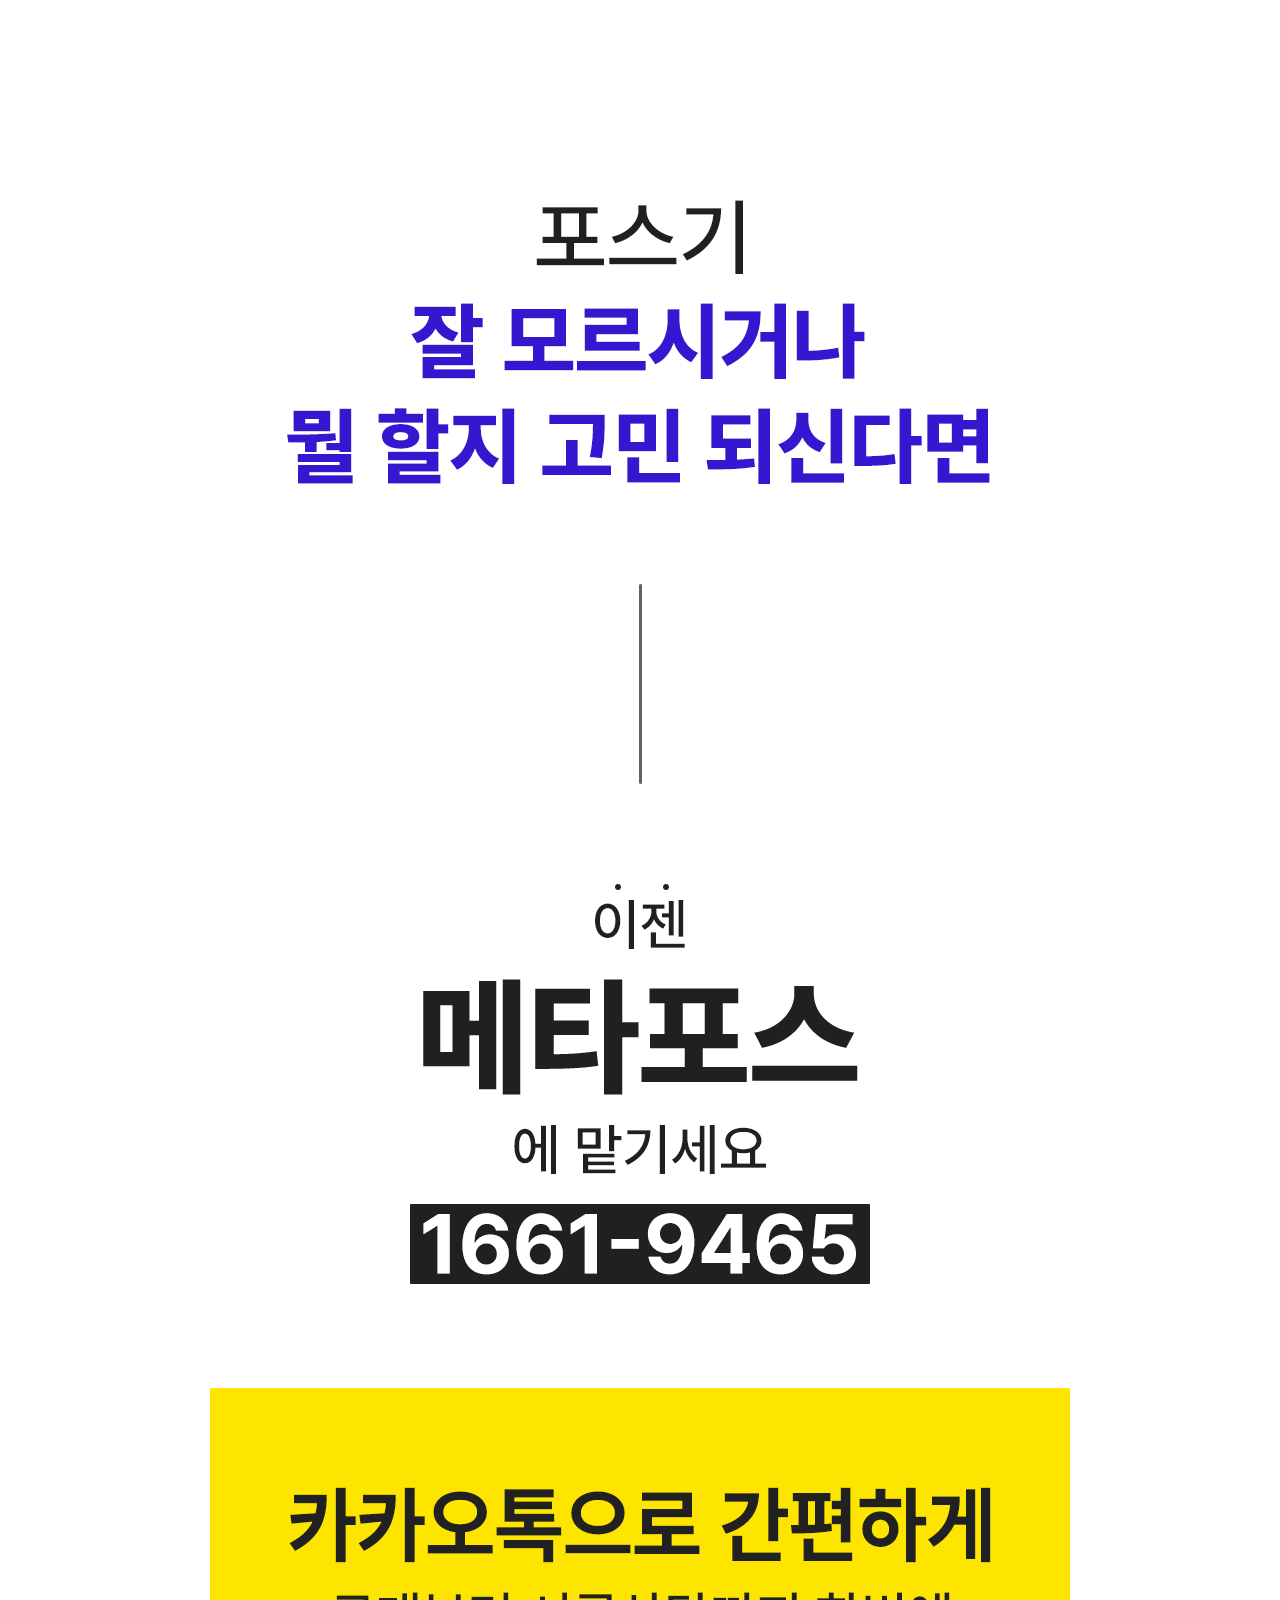
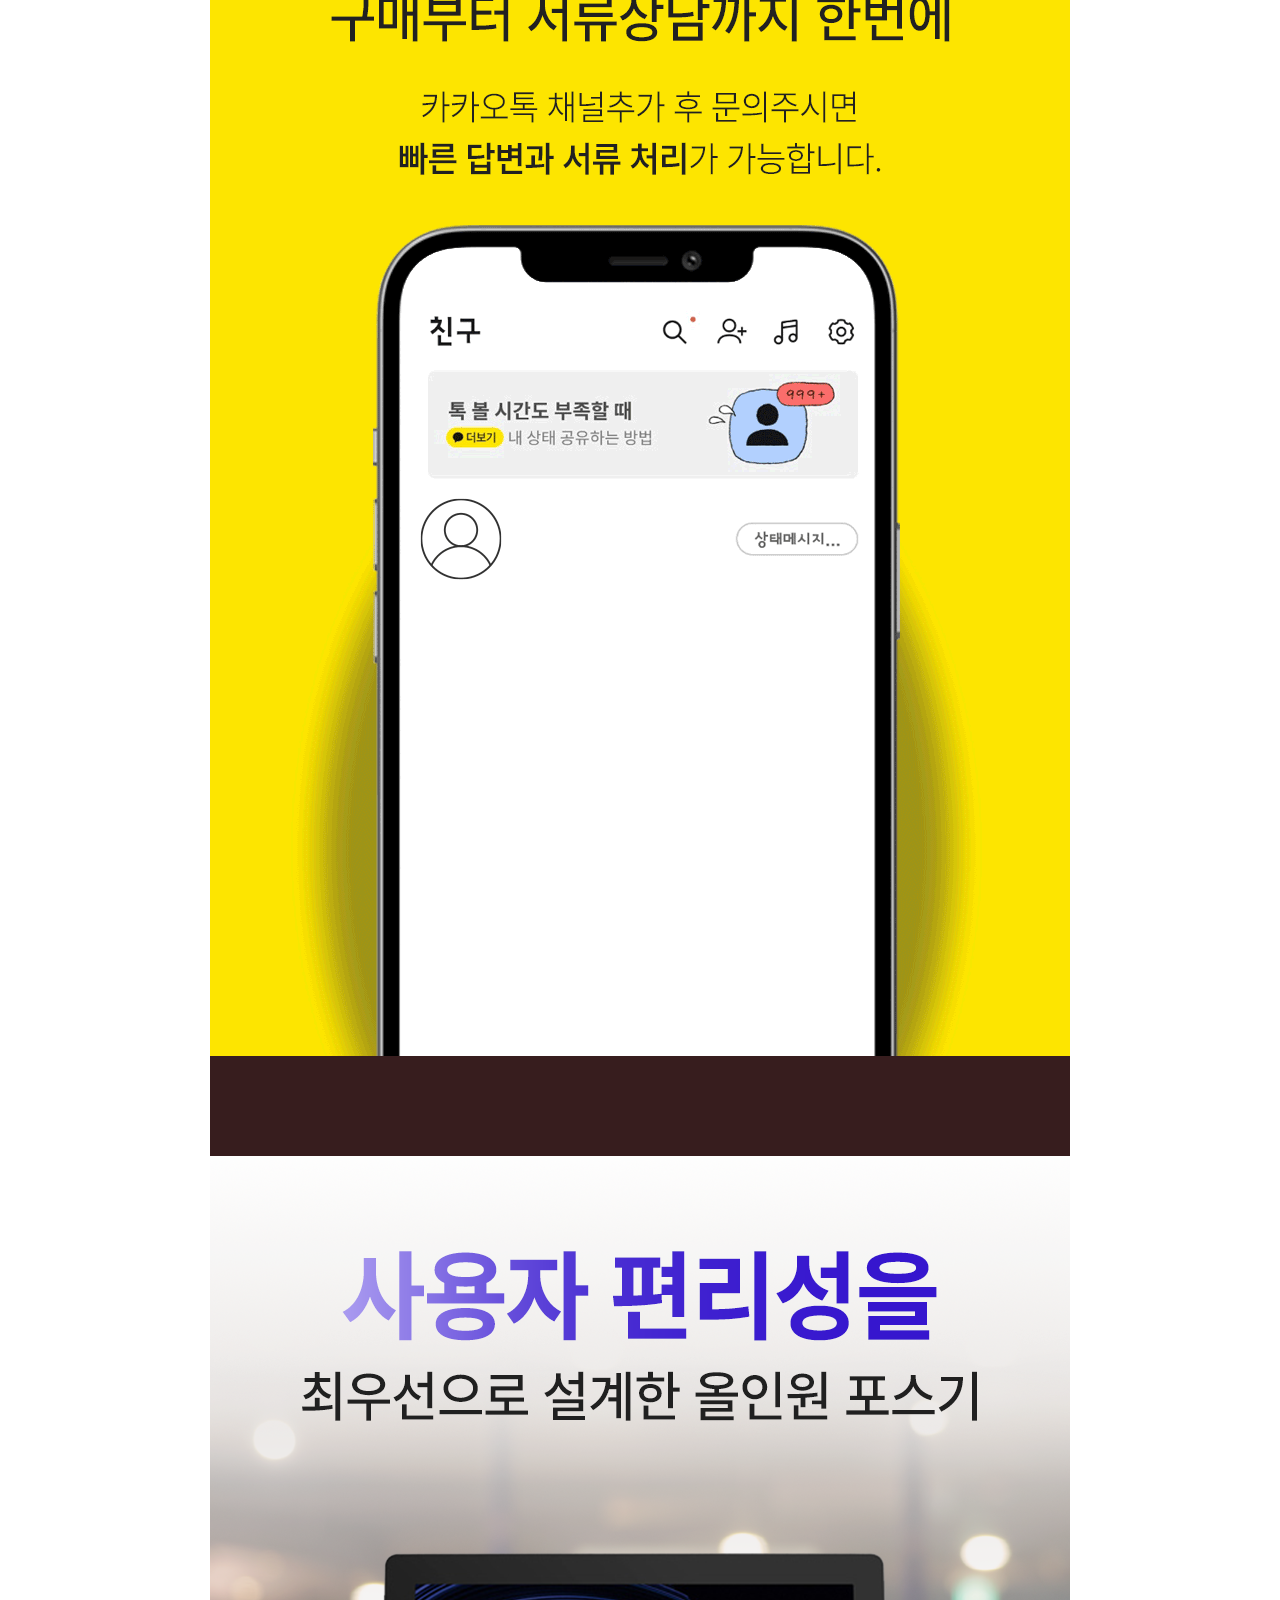
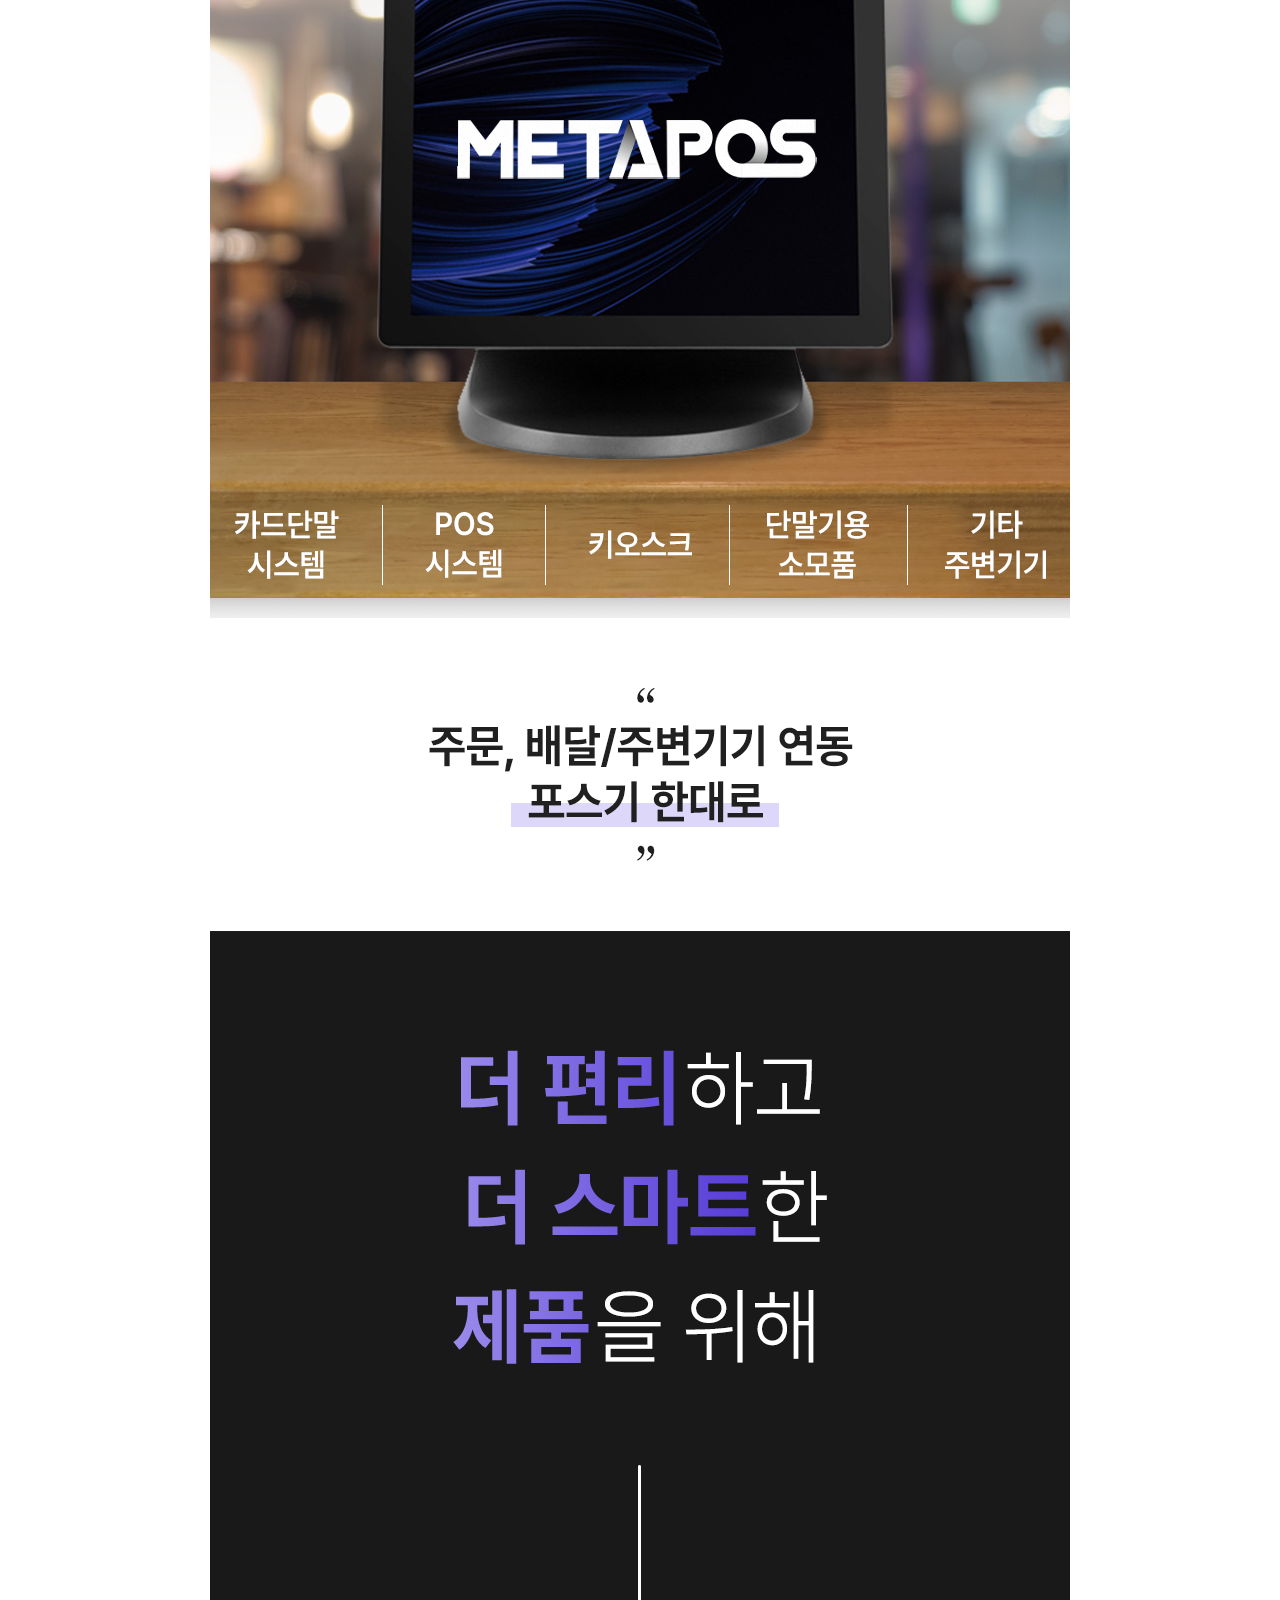
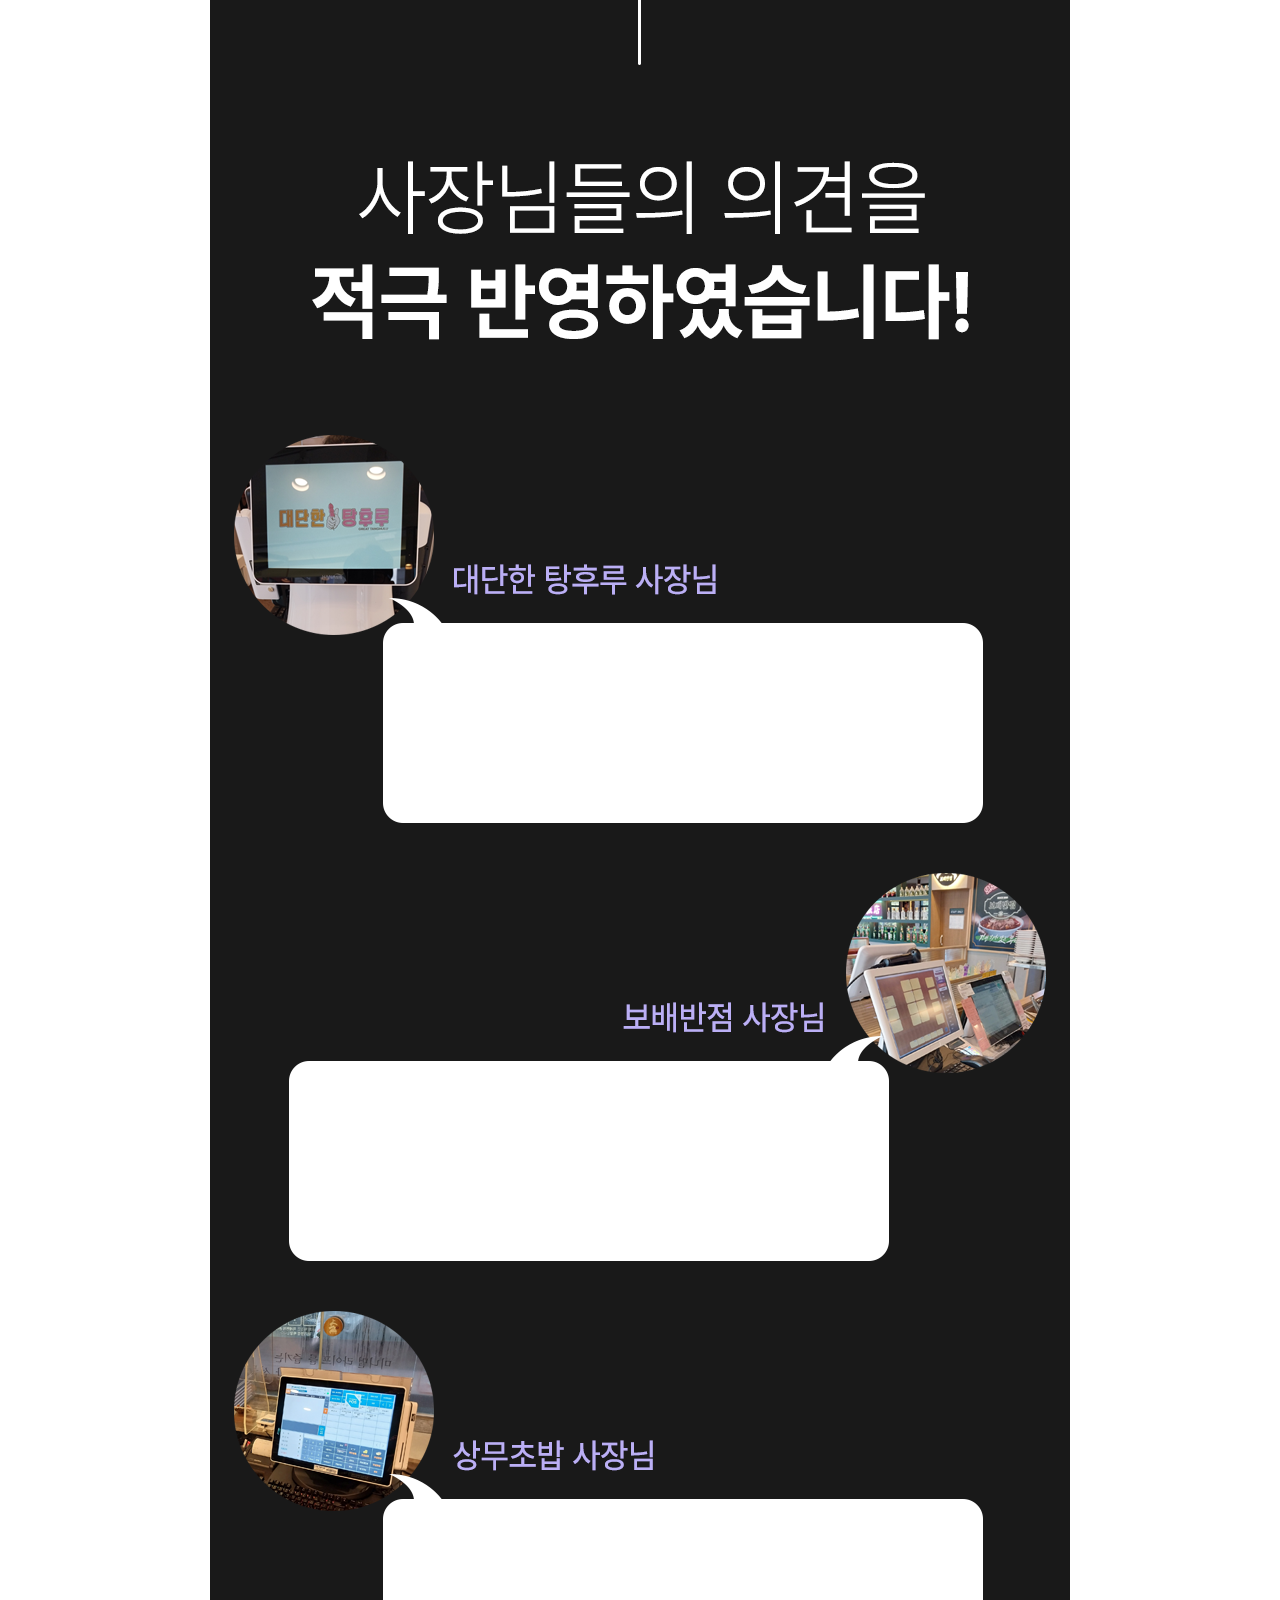
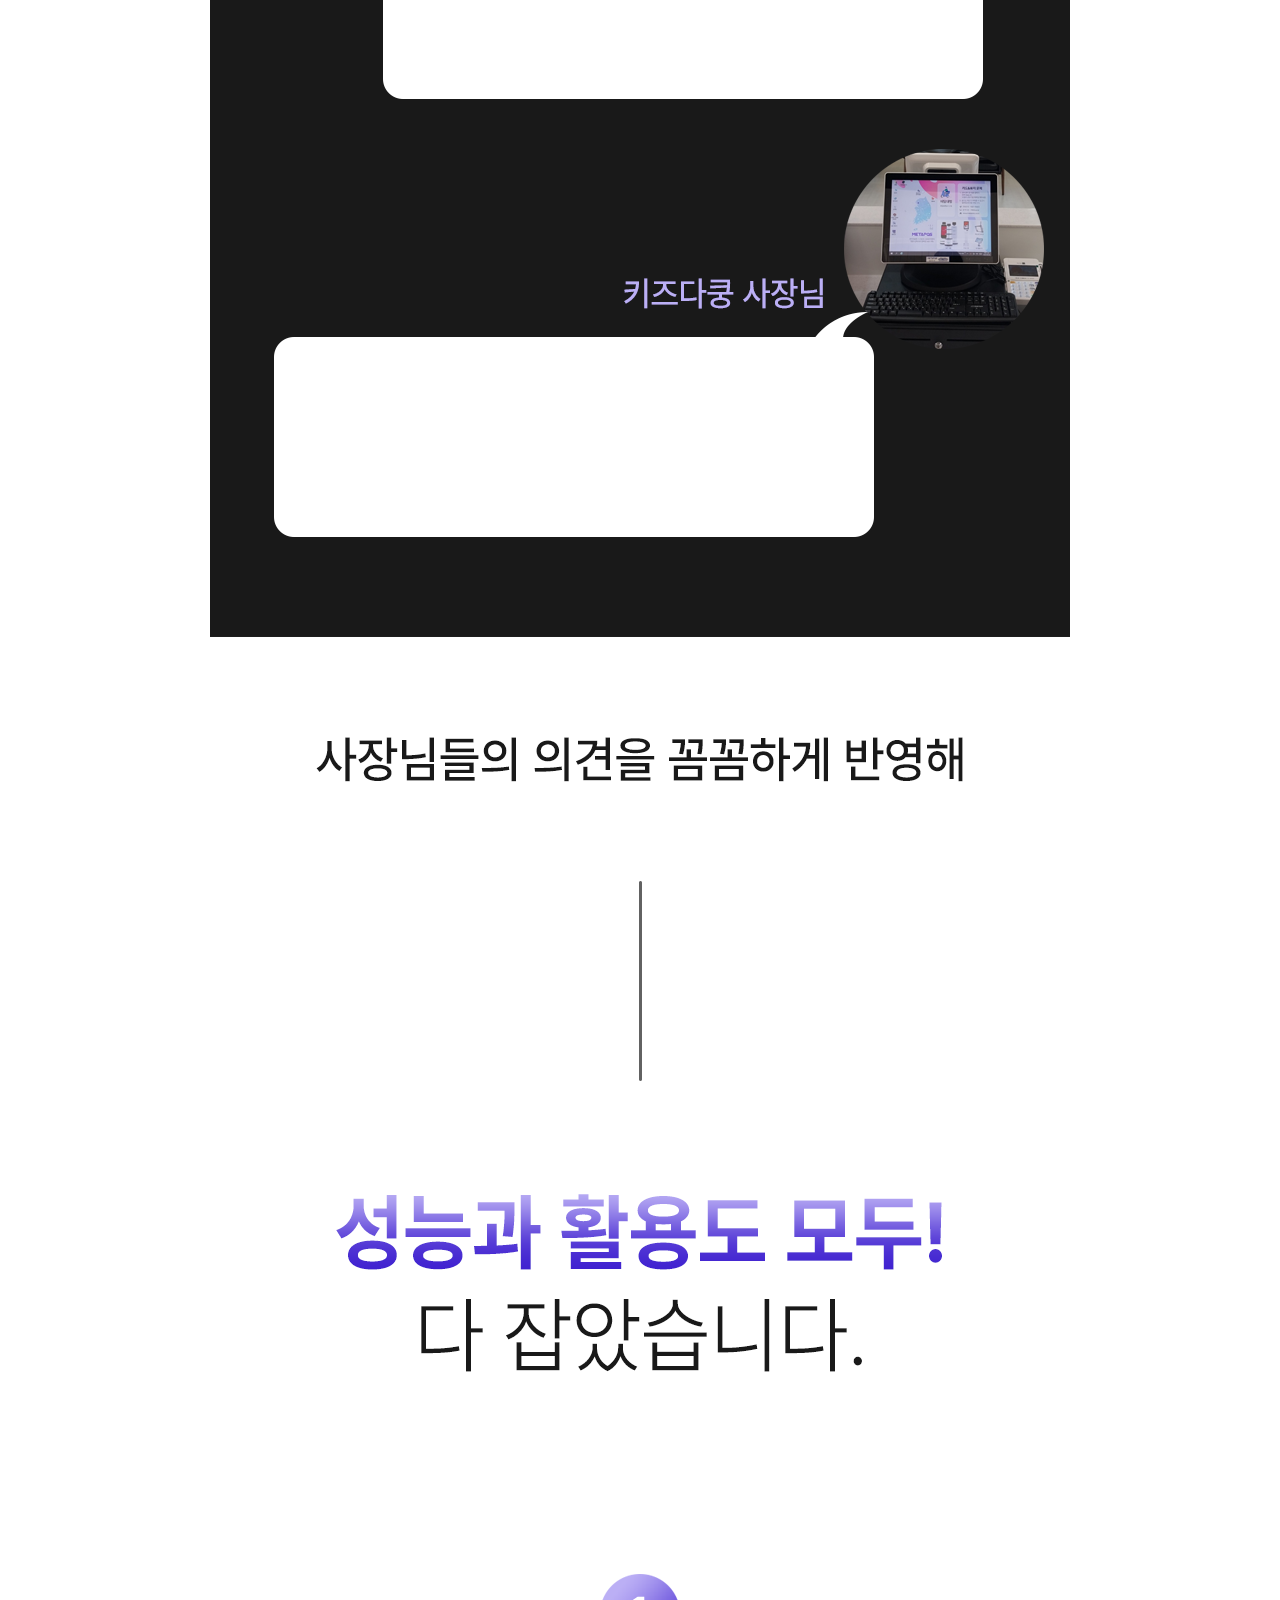
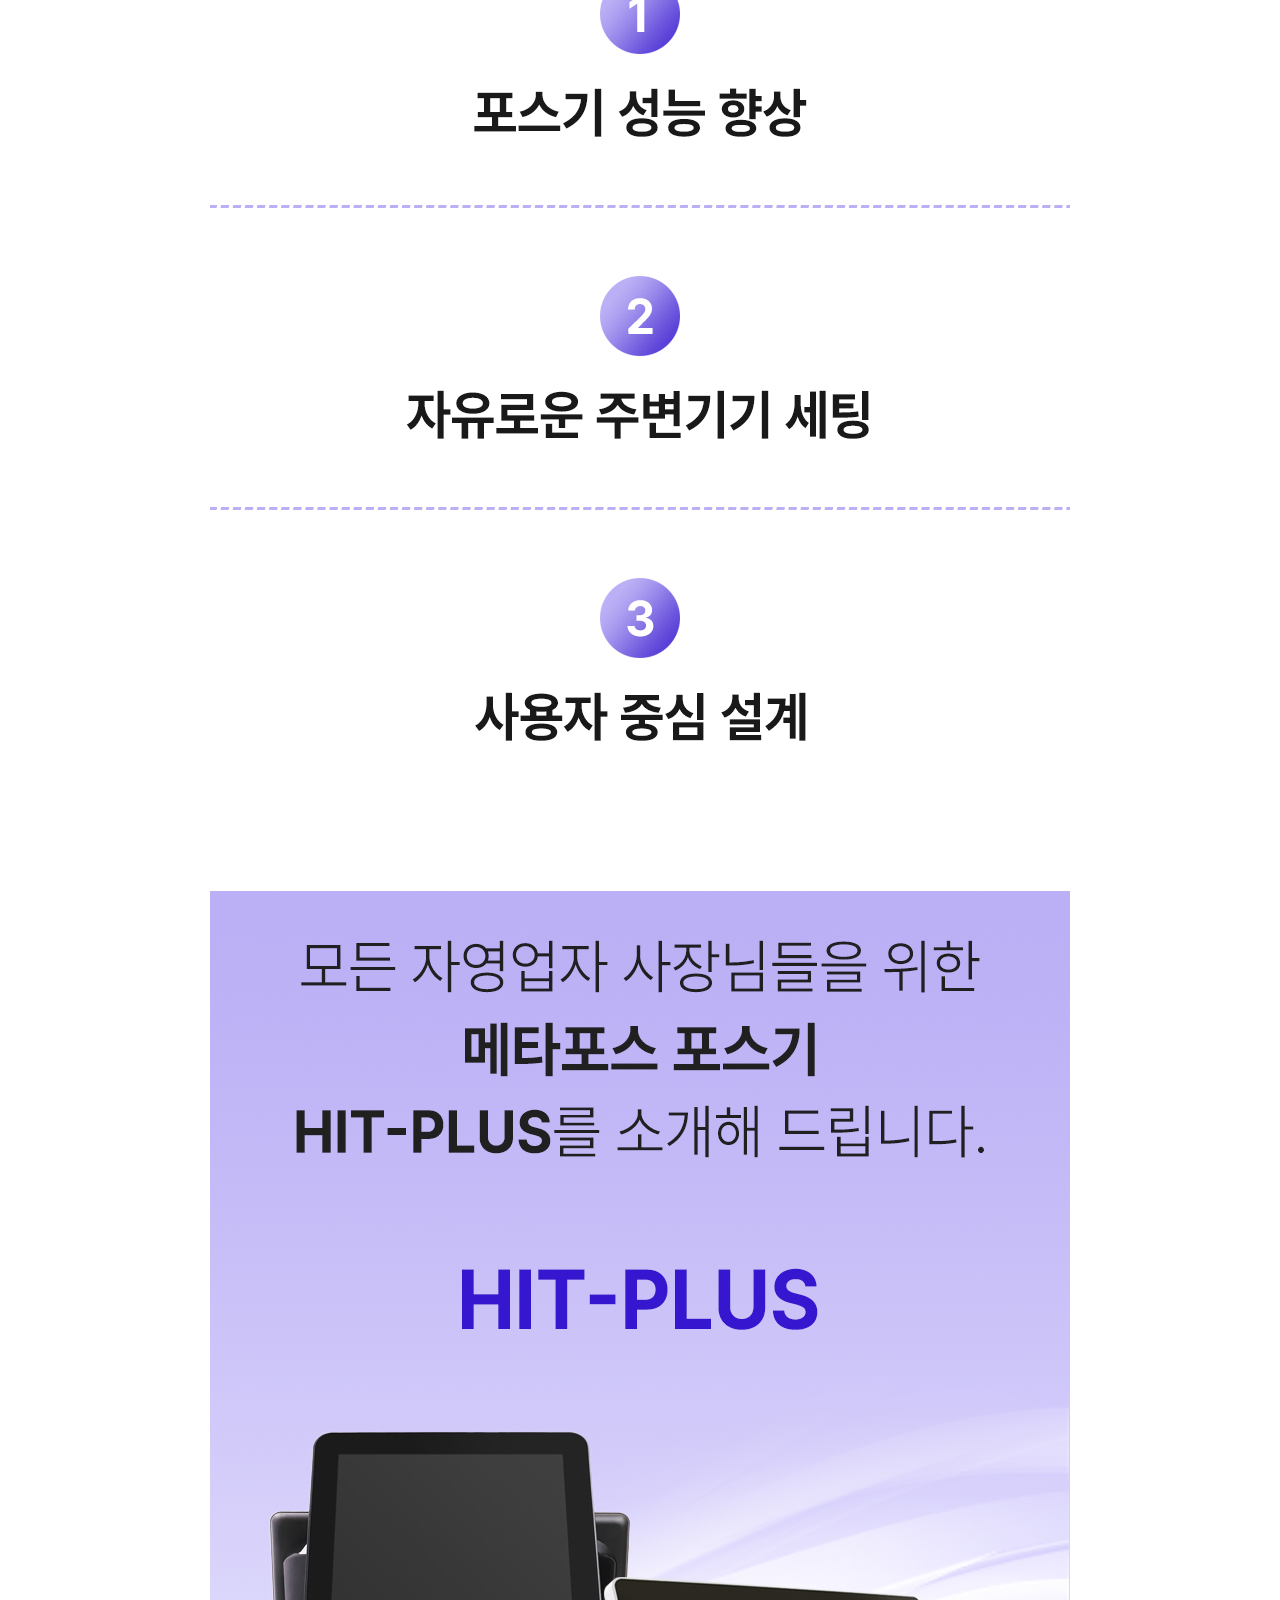
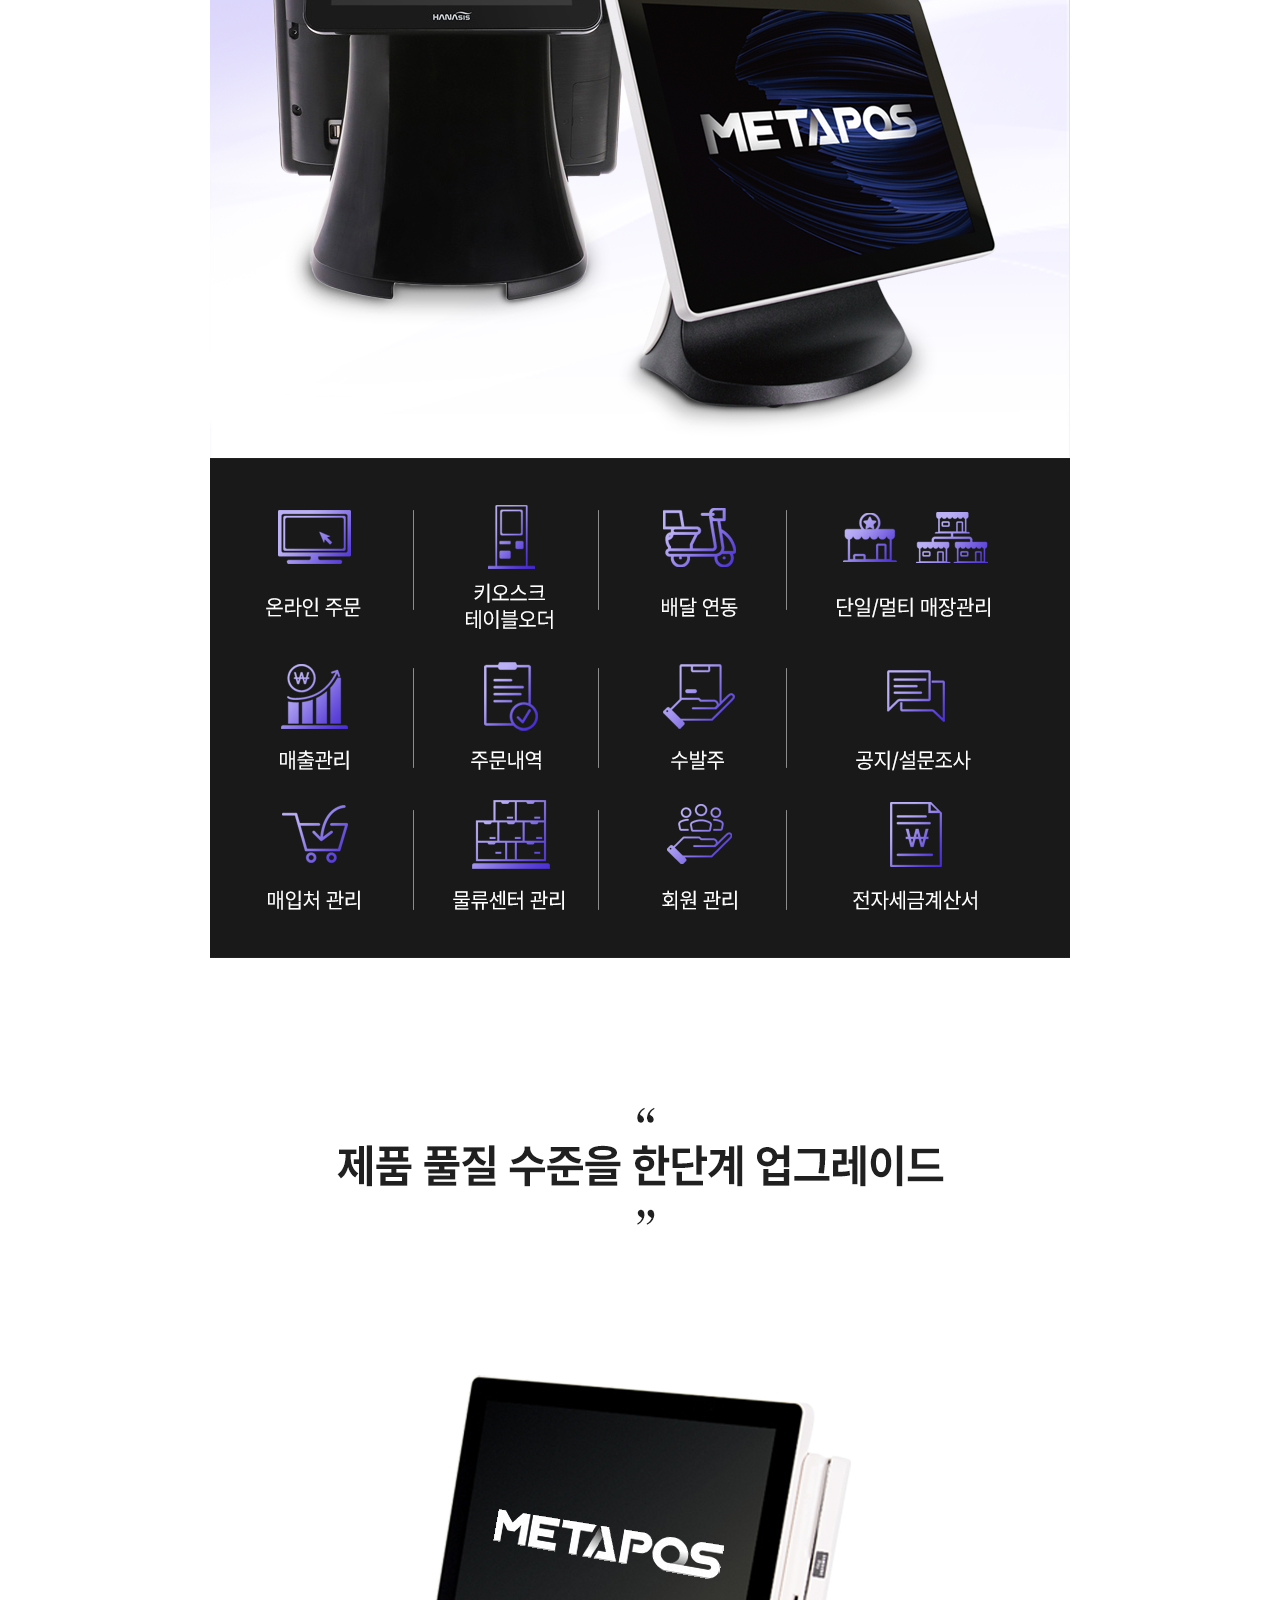
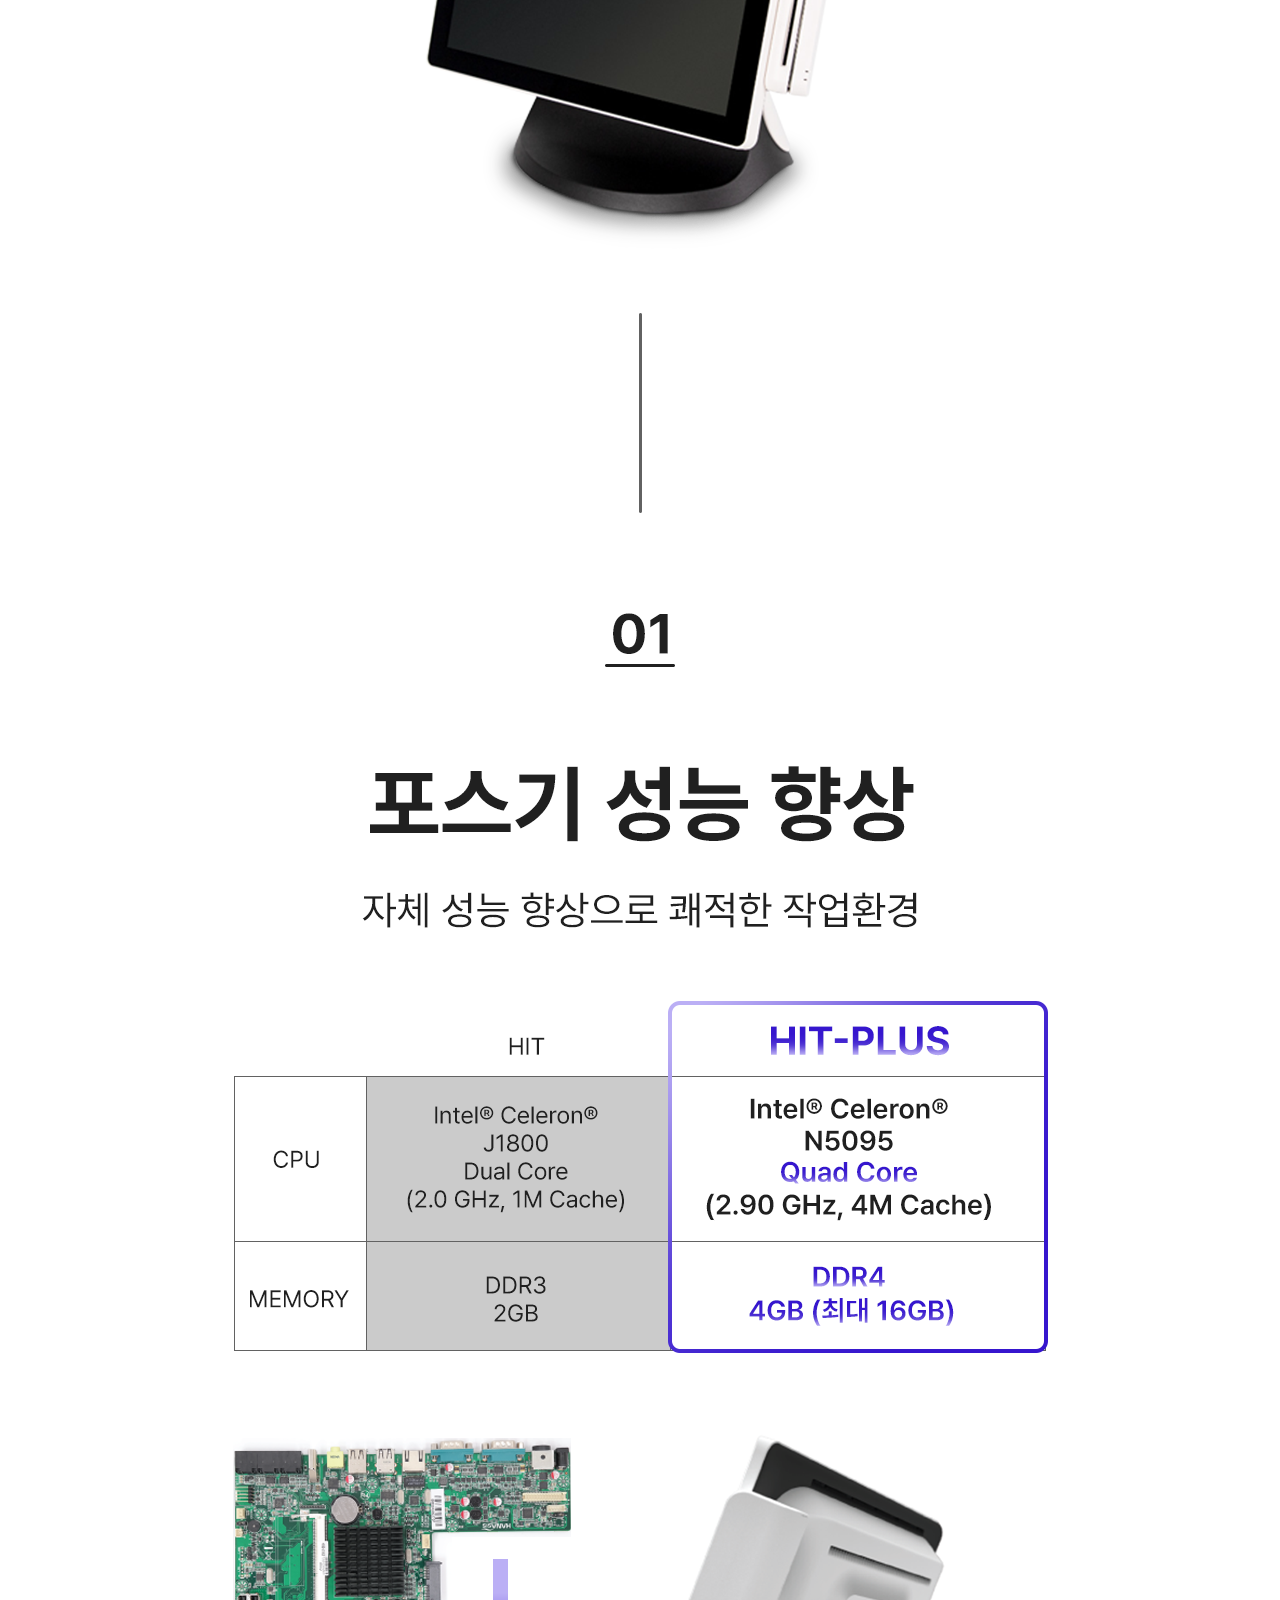
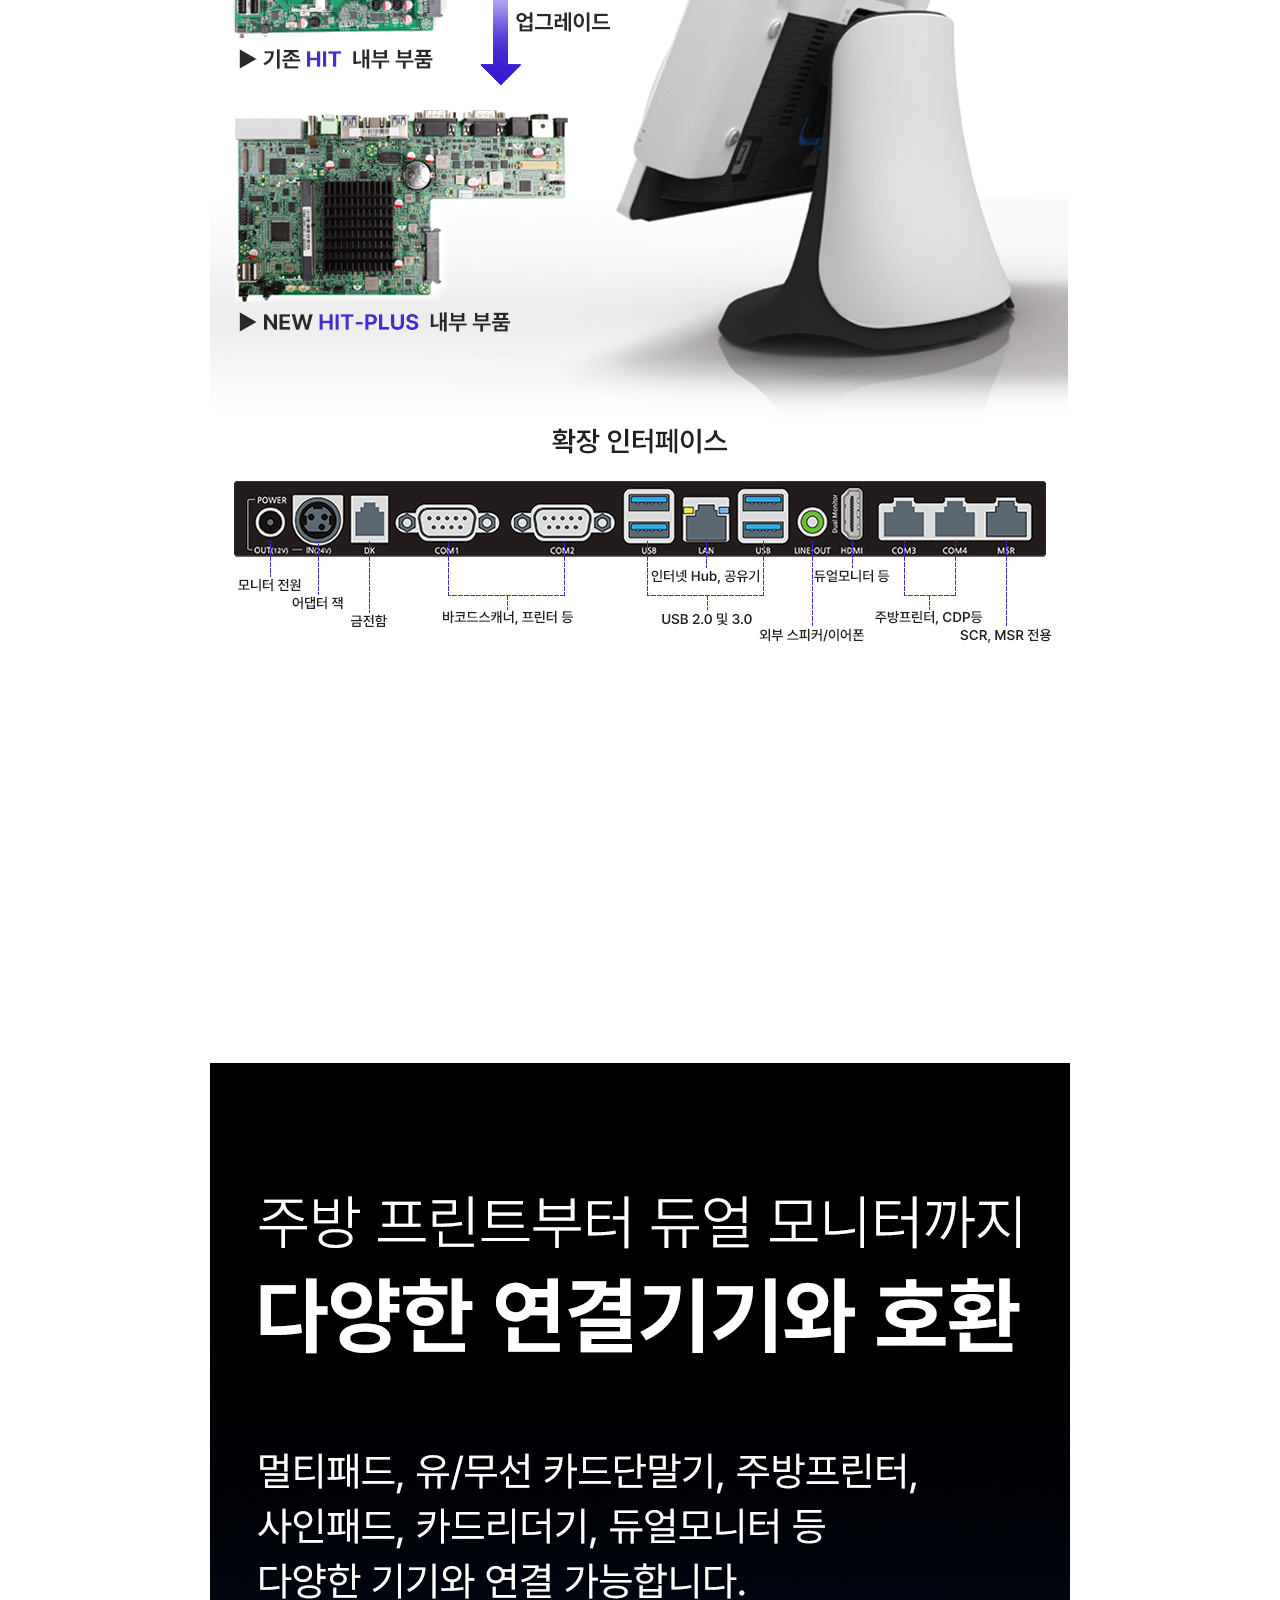
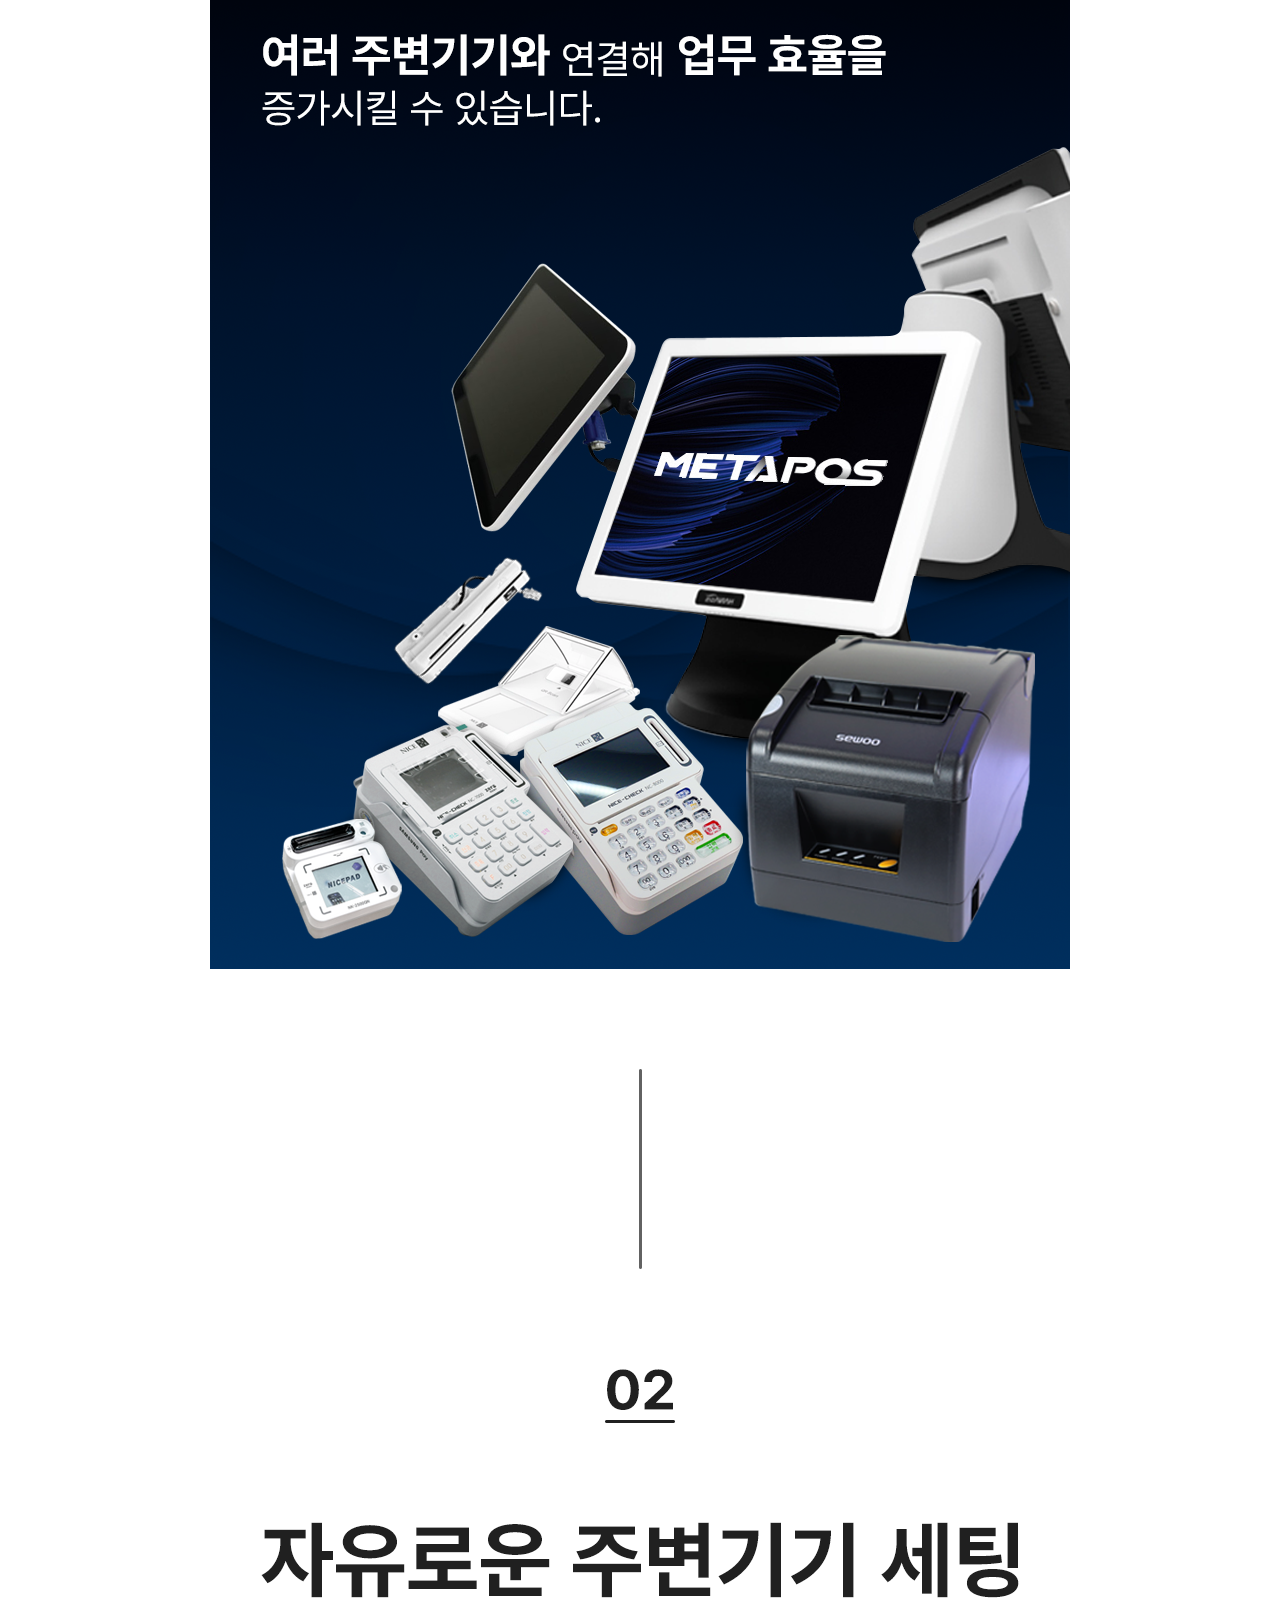
==== index.html @ b7c18779 "231027" ====
<!DOCTYPE html>
<html lang="en">
<head>
  <meta charset="UTF-8">
  <meta http-equiv="X-UA-Compatible" content="IE=edge">
  <meta name="viewport" content="width=device-width, initial-scale=1.0">
  <link rel="stylesheet" href="style.css">
  <title>Document</title>
</head>
<body>
  <div class="detail_page">
    <img src="img/pos1.png" alt="">
    <img src="img/02.gif" alt="">
    <img src="img/pos2.png" alt="">
    <img src="img/pos3.png" alt="">
    <img src="img/pos5.jpg" alt="">
    <img src="img/구매만족도.gif" alt="">
    <img src="img/pos4.jpg" alt="">
  </div>
</body>
</html>
---- style.css ----
body {
  width: 100%;
  margin: 0 auto;
}

@media (min-width: 992px ) and (min-width: 1200px ) {
  body {
    width: 100%;
    margin: 0 auto;
  }
  .detail_page{
    width: 860px;
    text-align: center;
    margin: 0 auto;
  }
  
}


@media (min-width: 576px) and (max-width: 767px) {
  body {
    width: 100%;
    margin: 0 auto;
  }
  .detail_page{
    width: 100%;
    text-align: center;
    margin: 0 auto;
  }

  .detail_page>img {
    width:100%;
    margin: 0 auto;

  }
}

@media (max-width: 575px) {
  body {
    width: 100%;
    margin: 0 auto;
  }
  .detail_page{
    width: 100%;
    text-align: center;
    margin: 0 auto;
  }

  .detail_page>img {
    width:100%;
    margin: 0 auto;
    margin-top: -4px;
  }
}
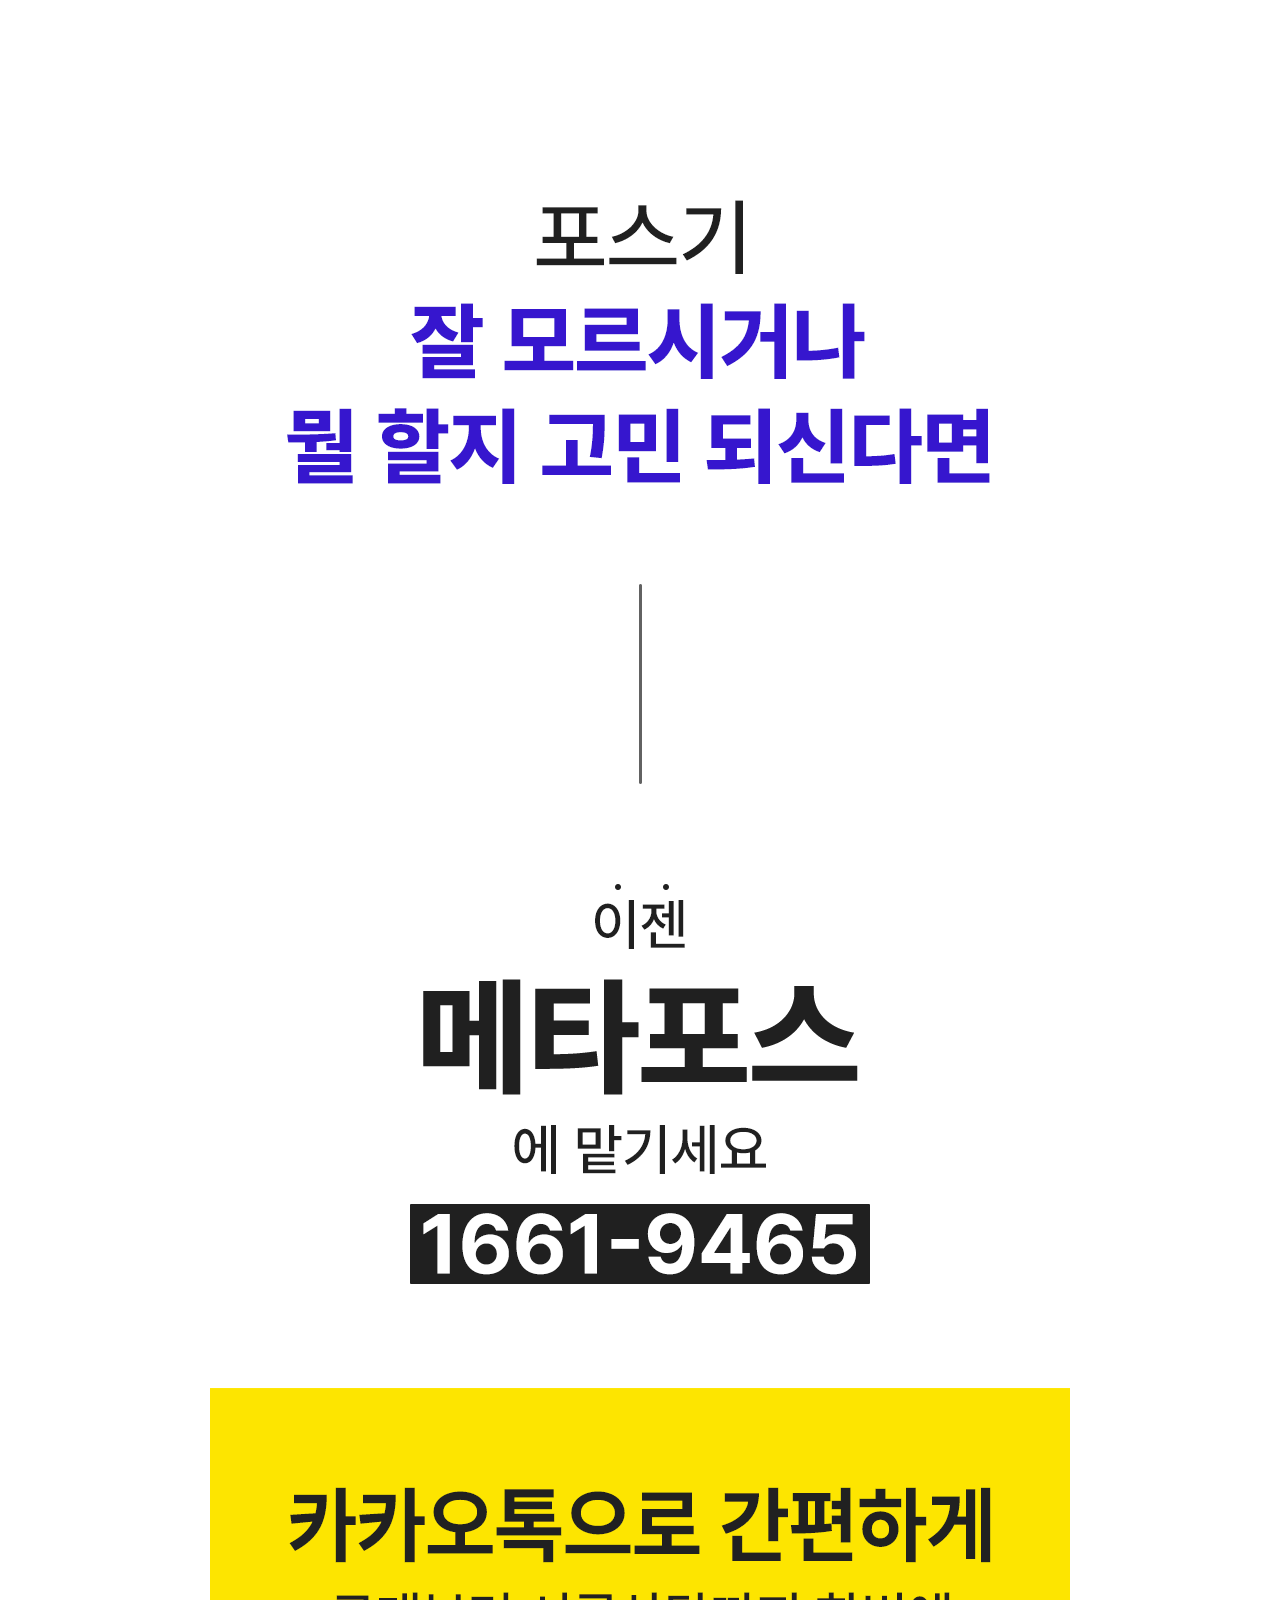
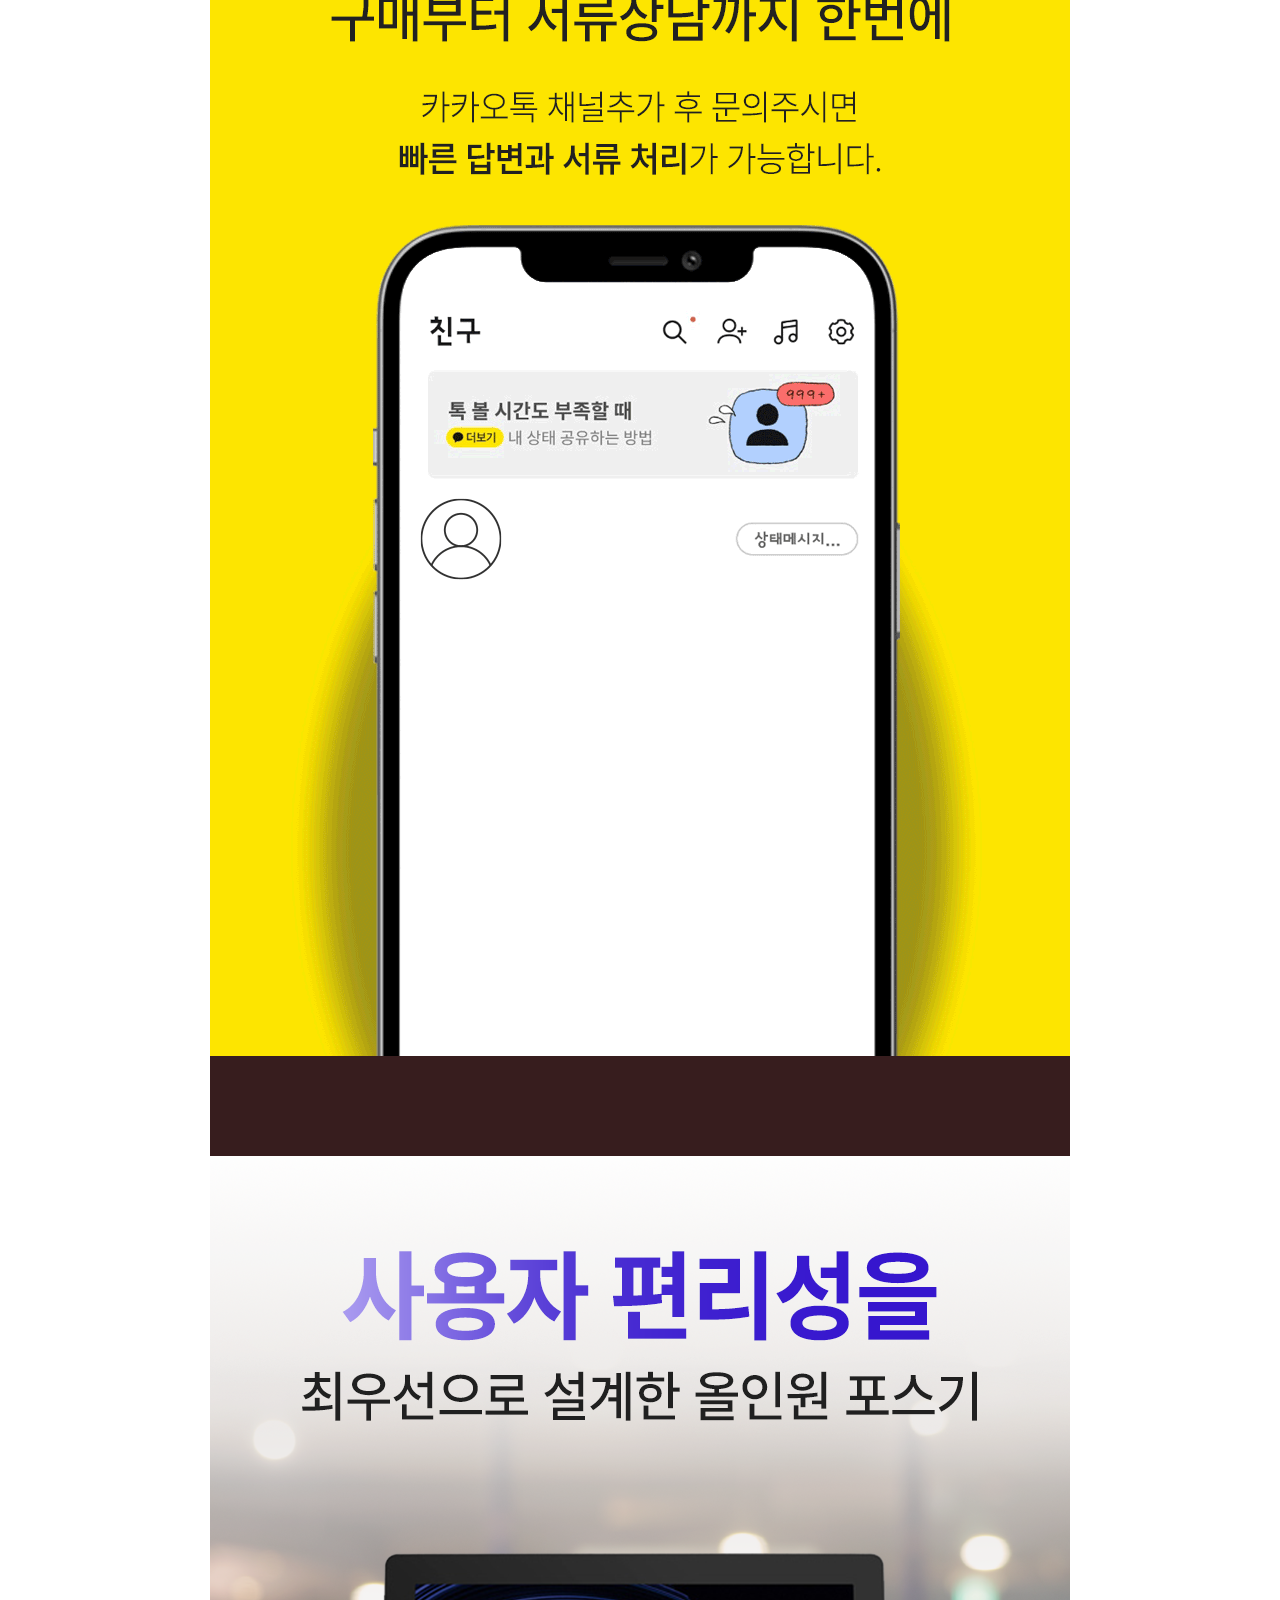
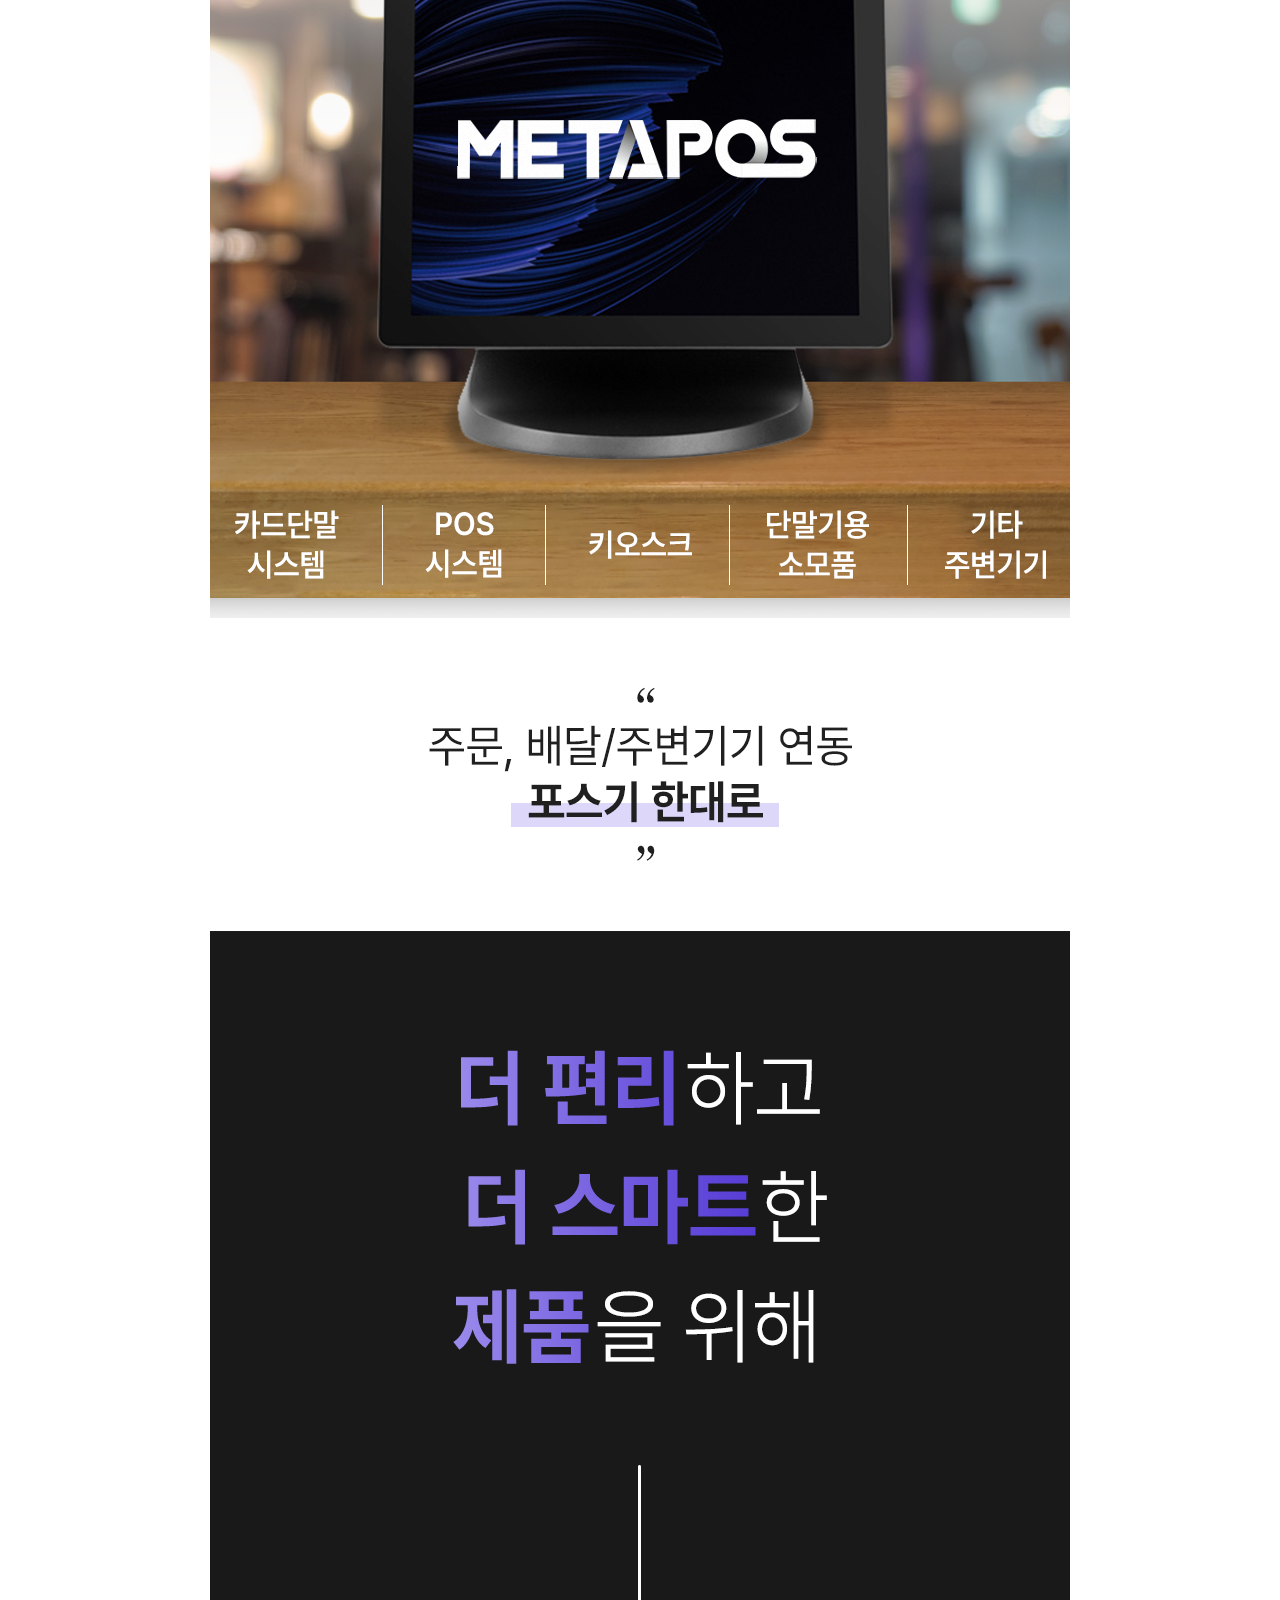
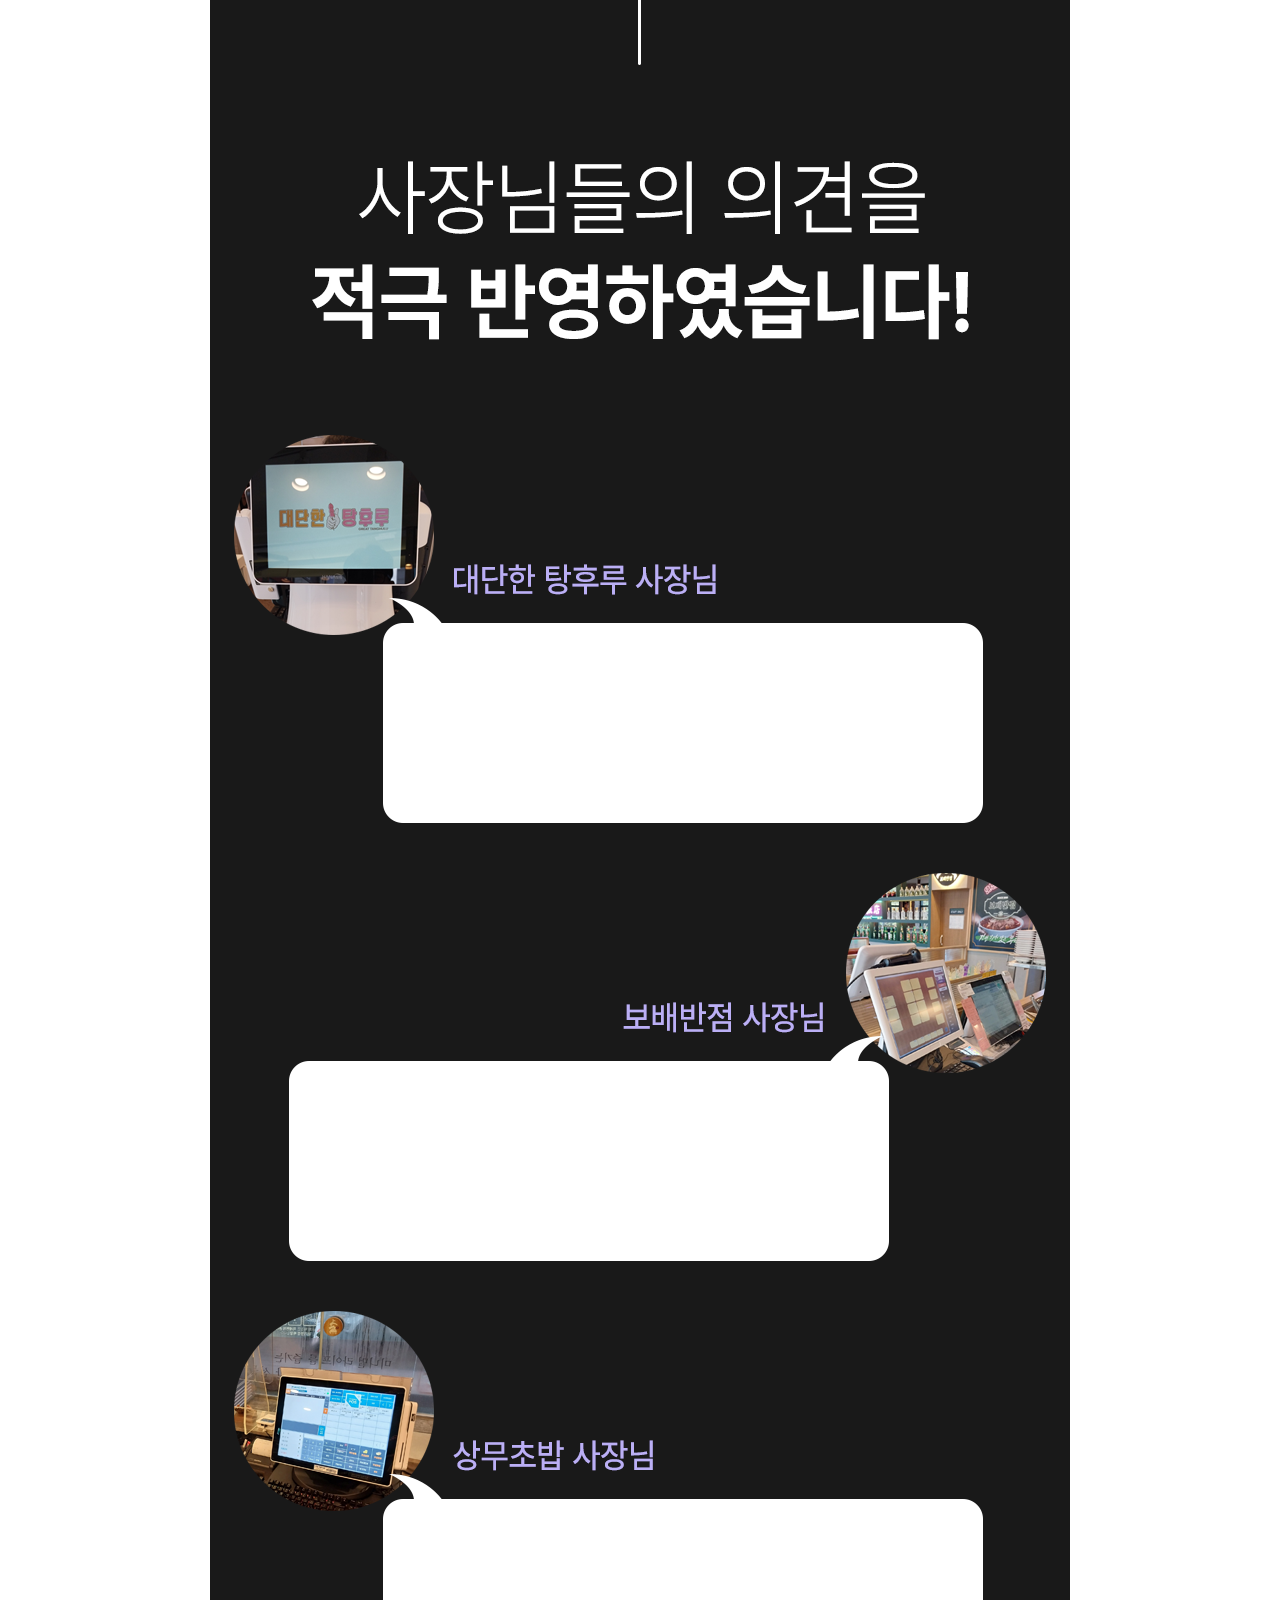
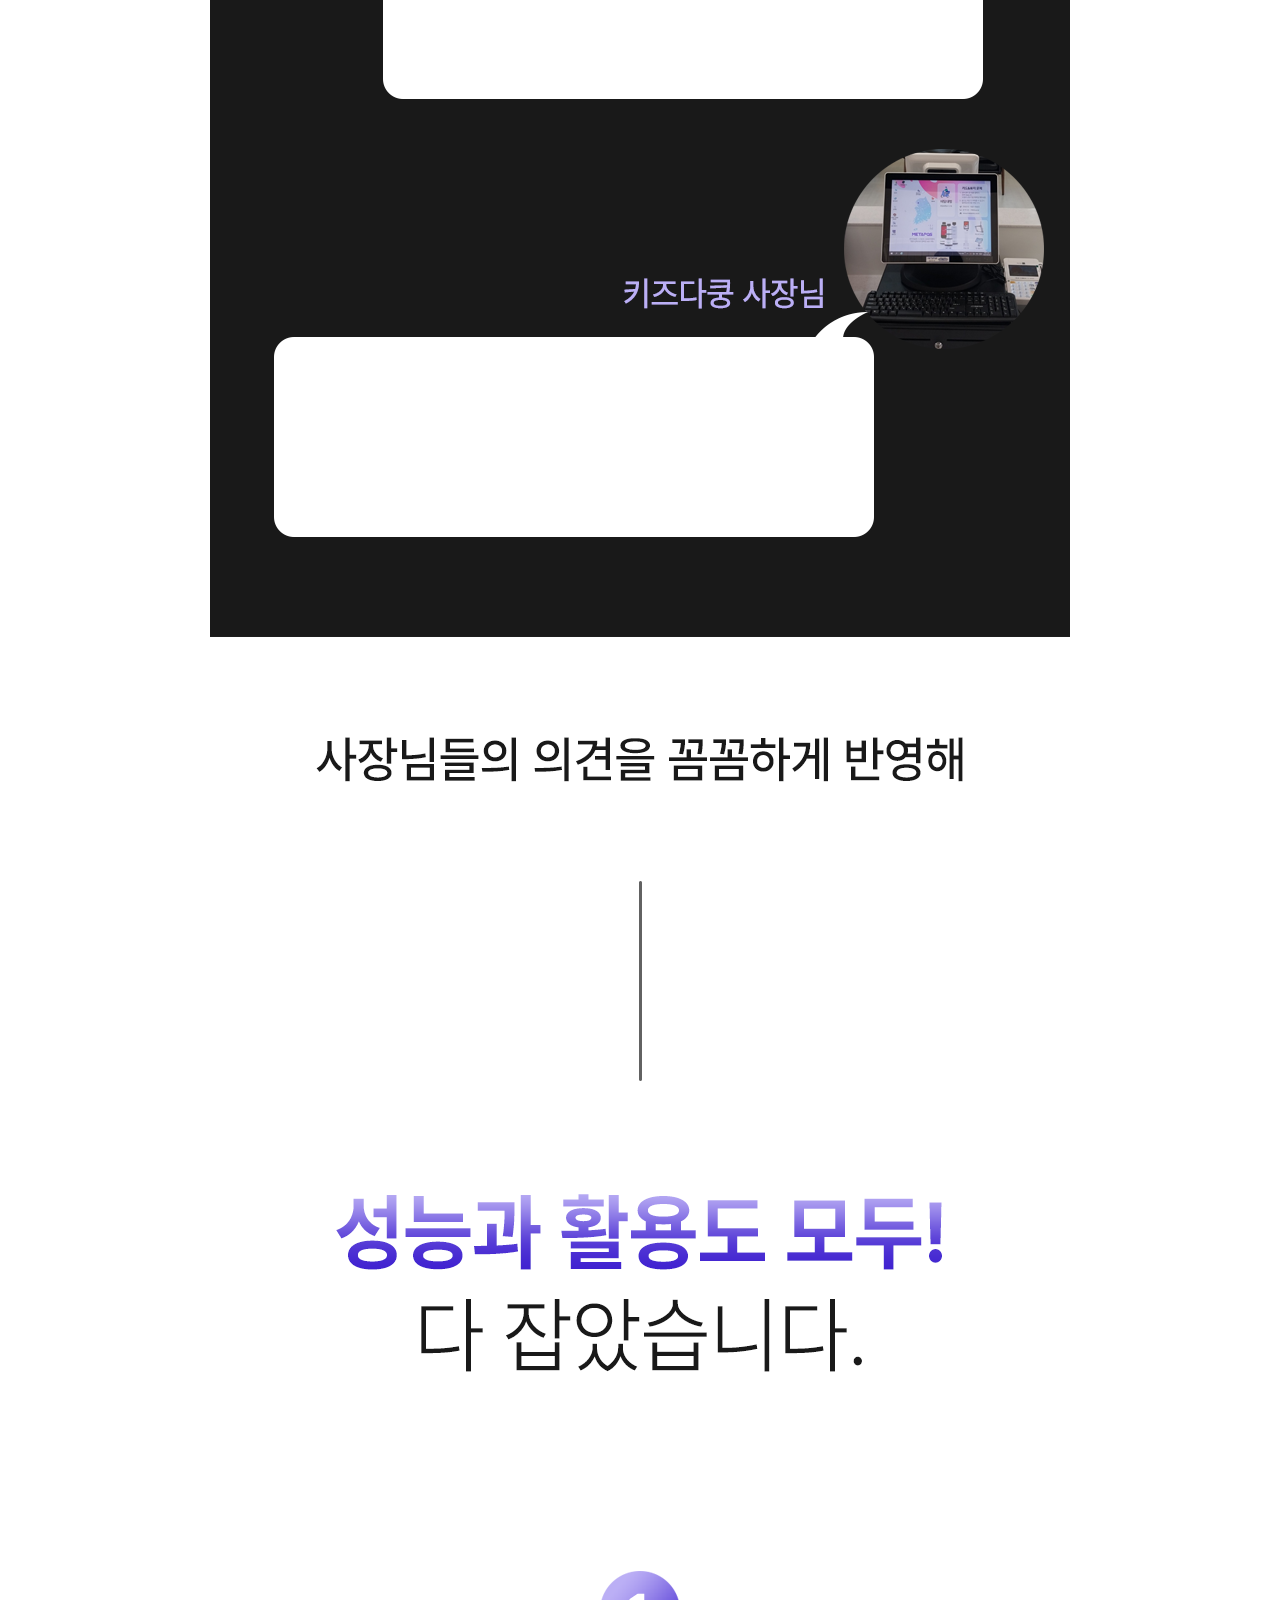
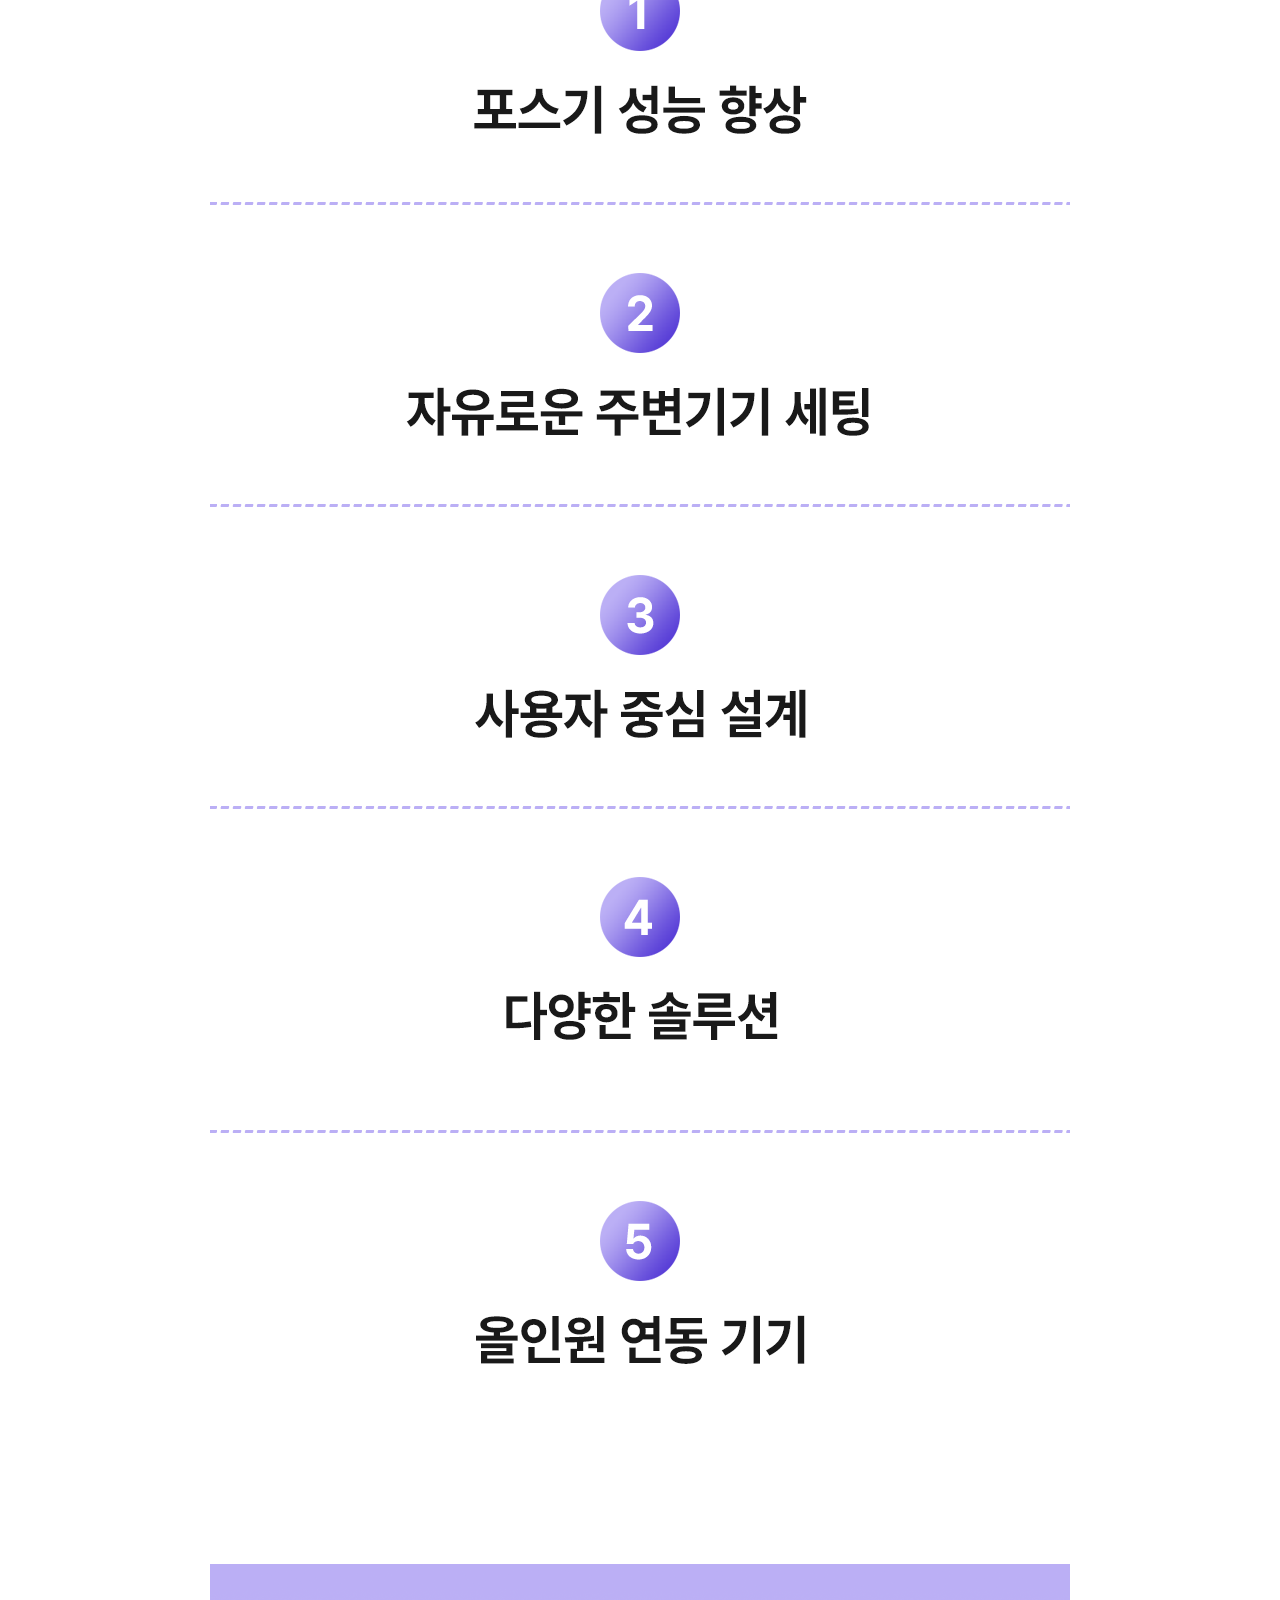
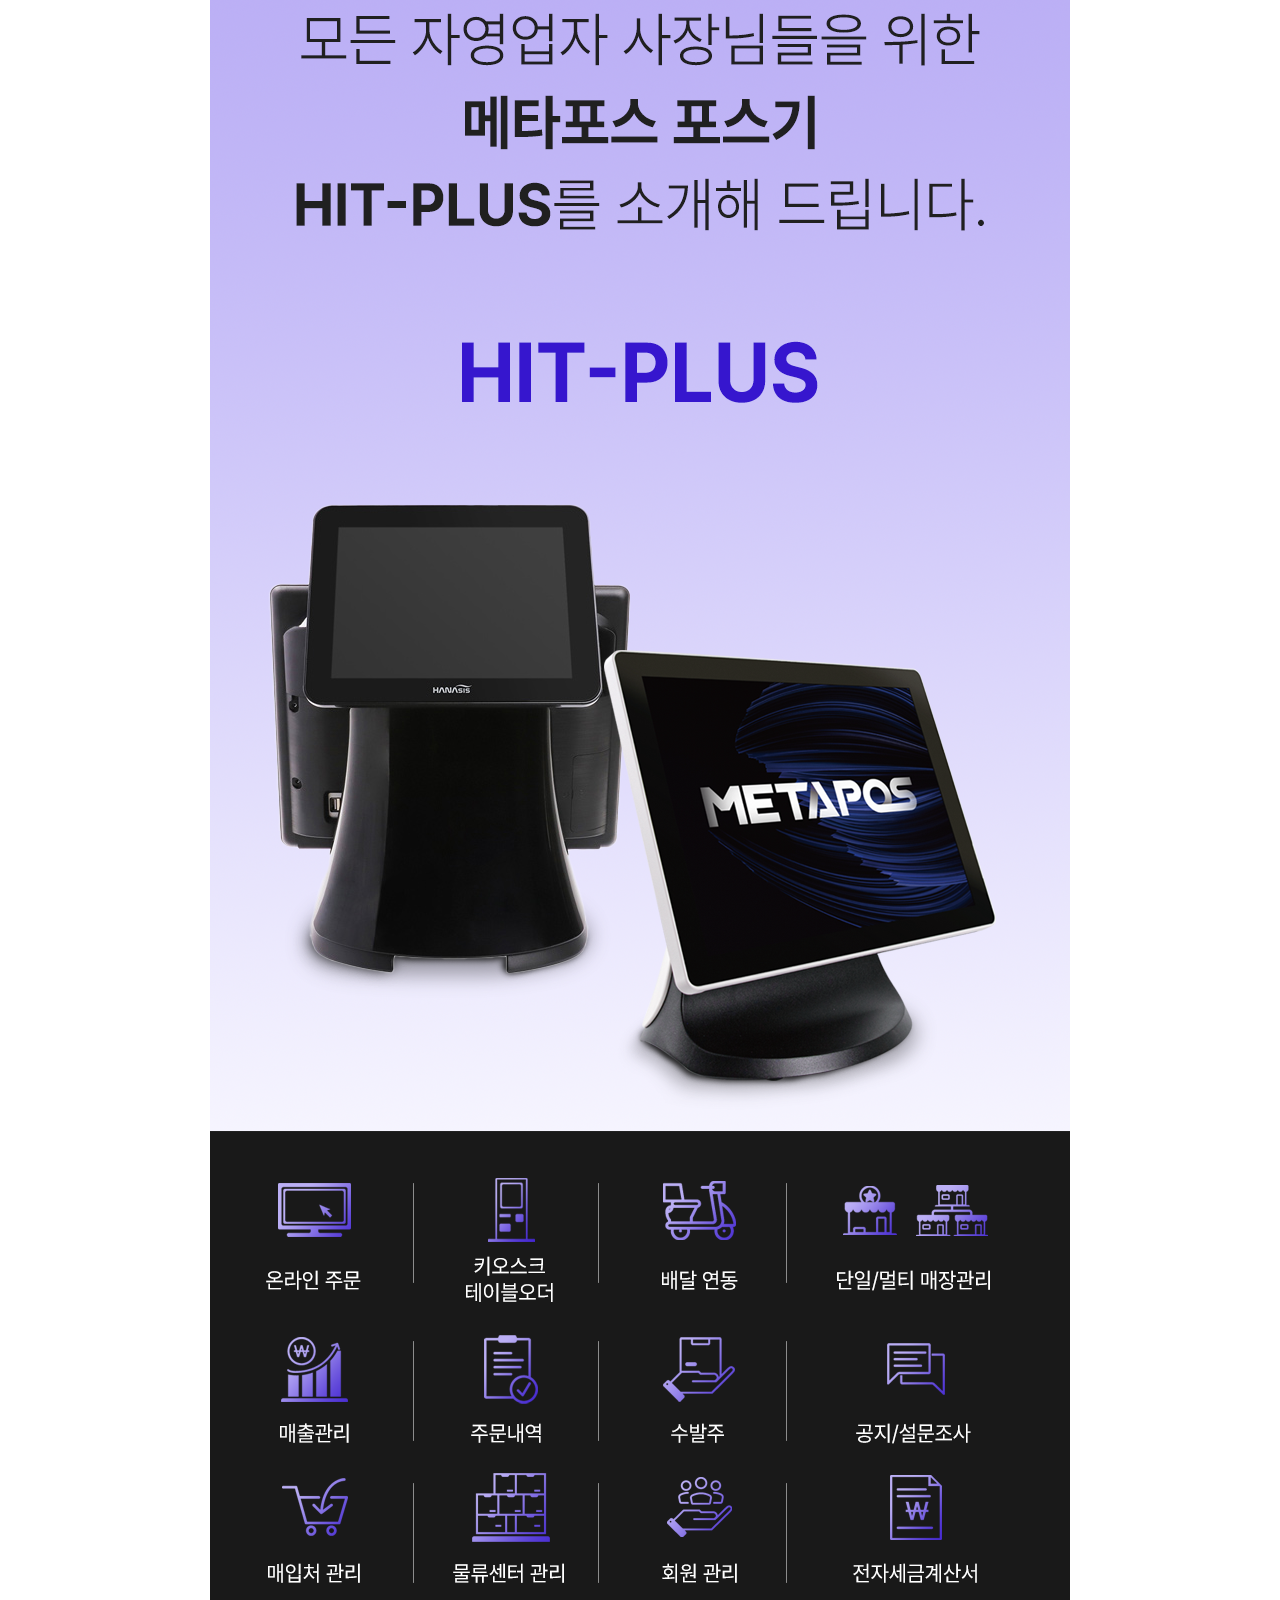
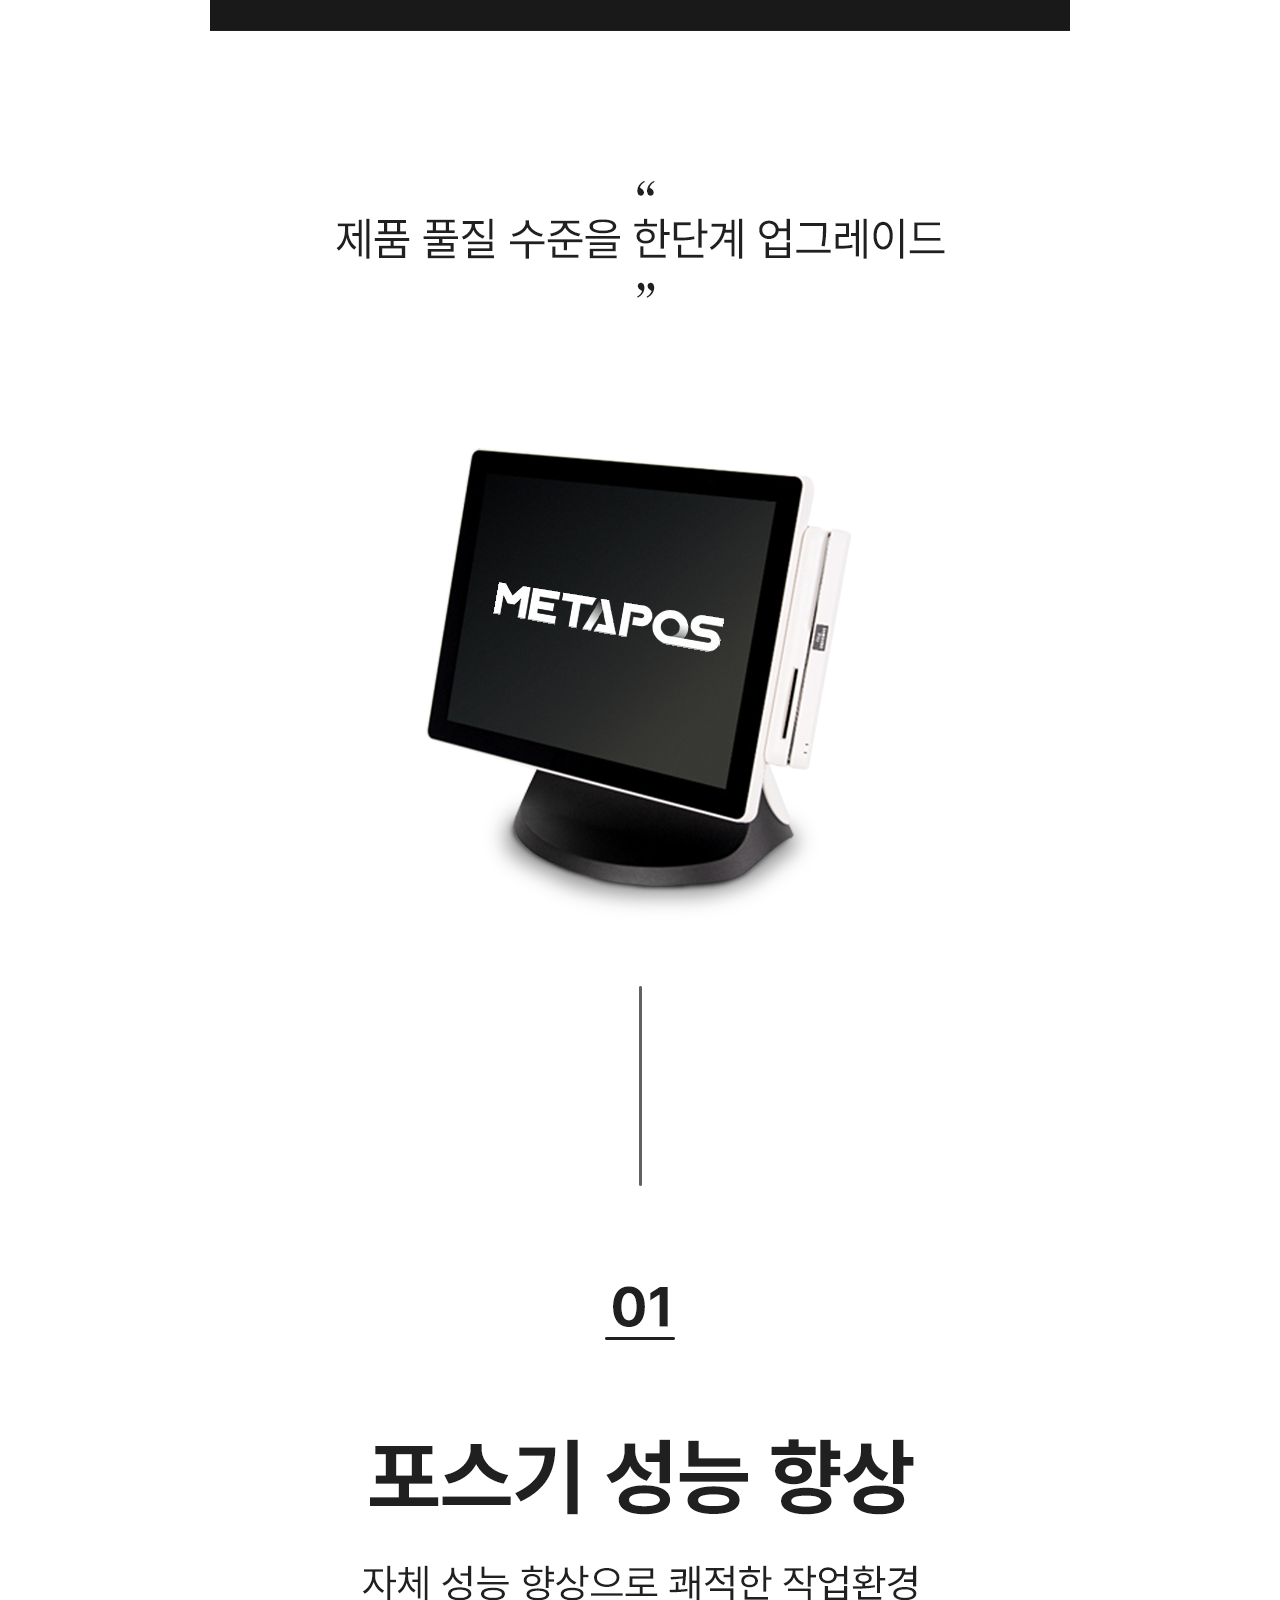
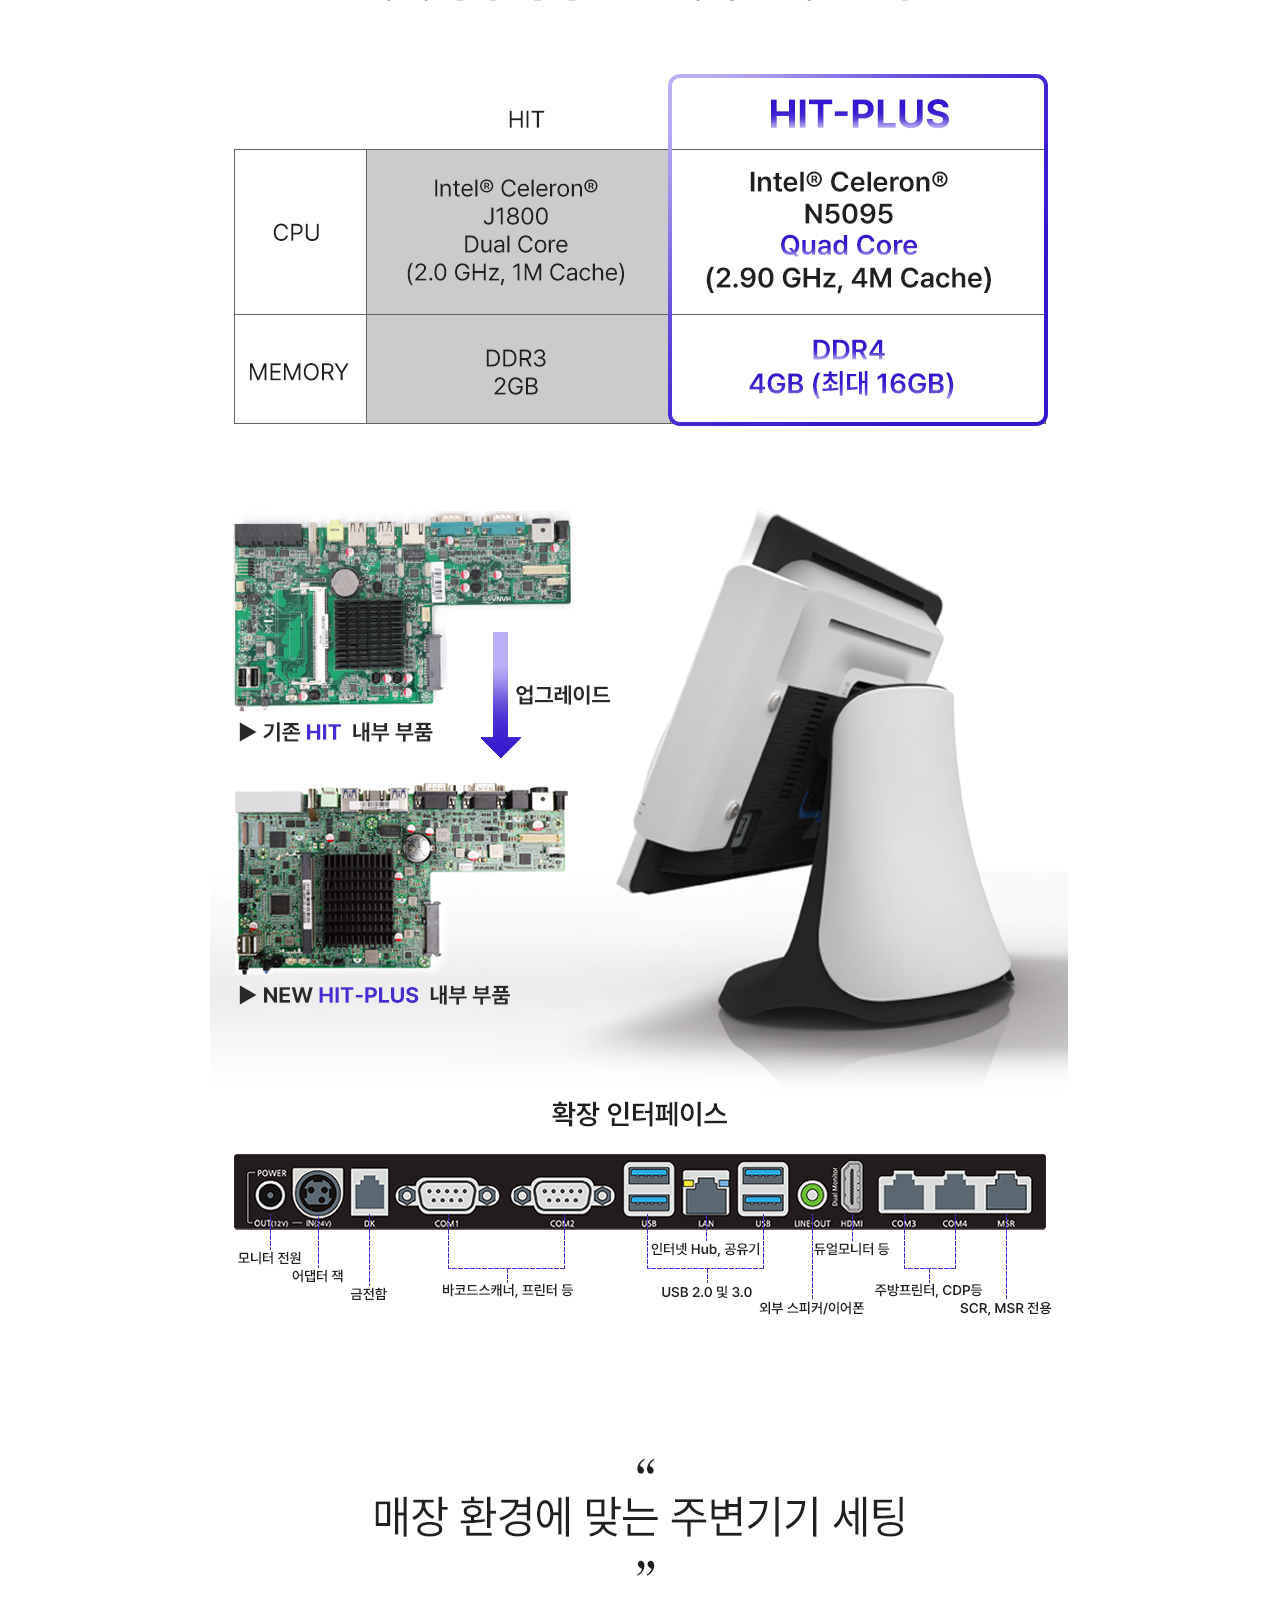
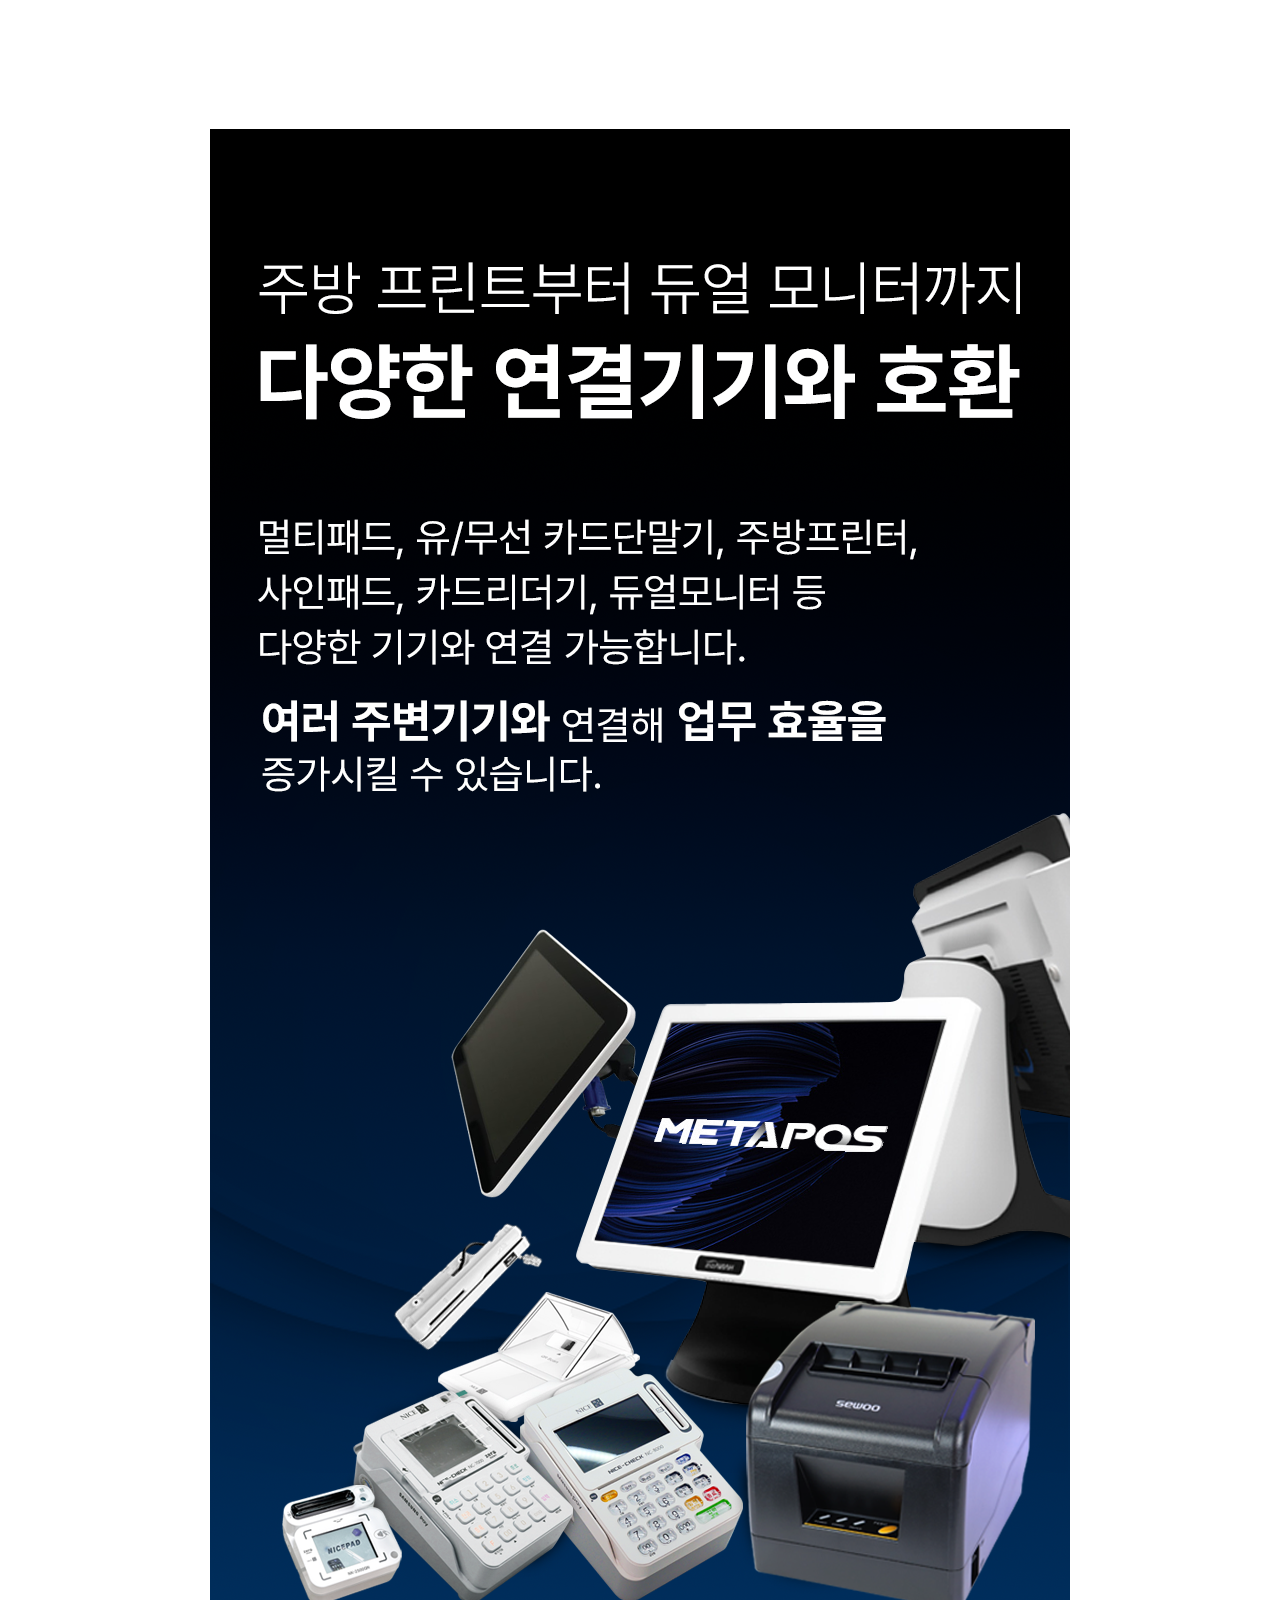
==== commit 4d79eaa7: "231031" ====
--- a/index.html
+++ b/index.html
@@ -13,9 +13,11 @@
     <img src="img/02.gif" alt="">
     <img src="img/pos2.png" alt="">
     <img src="img/pos3.png" alt="">
-    <img src="img/pos5.jpg" alt="">
+    <img src="img/pos3-2.png" alt="">
+    <img src="img/pos3-3.png" alt="">
+    <img src="img/pos5.png" alt="">
     <img src="img/구매만족도.gif" alt="">
-    <img src="img/pos4.jpg" alt="">
+    <img src="img/pos4.png" alt="">
   </div>
 </body>
 </html>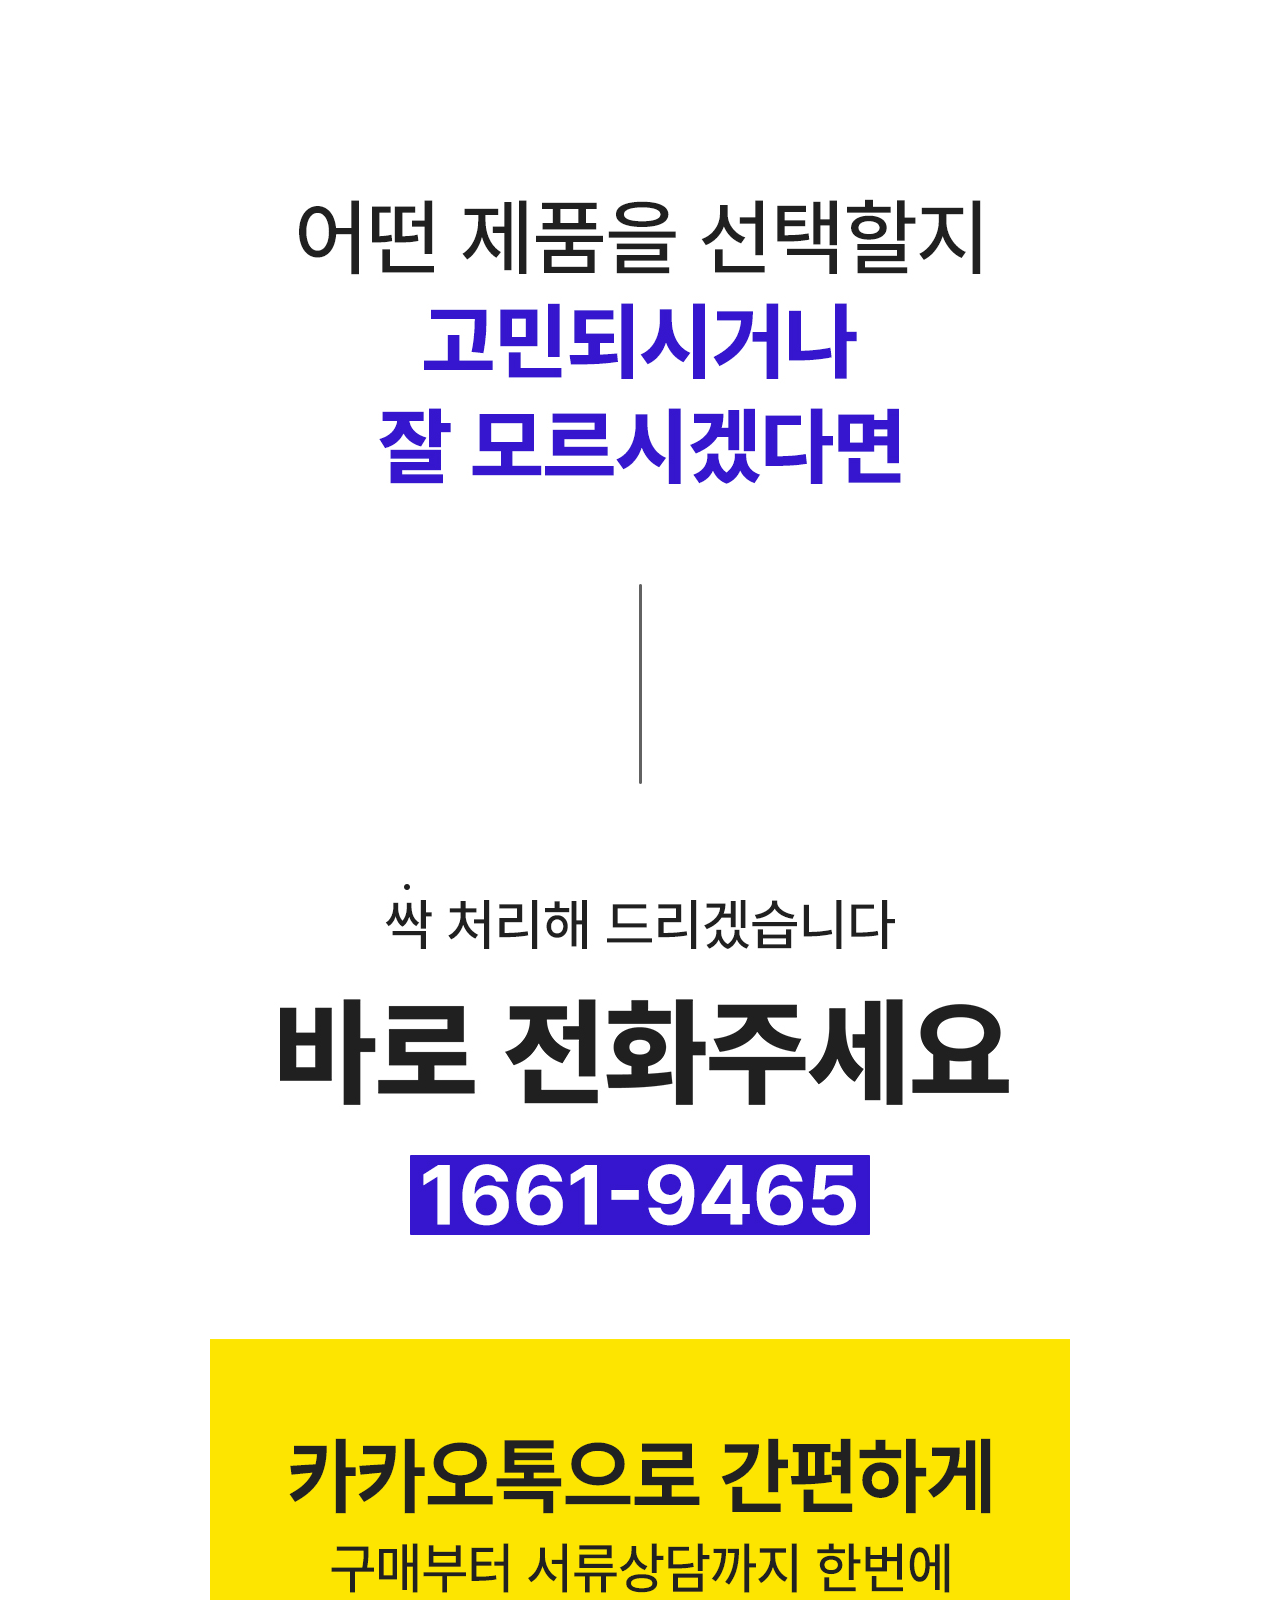
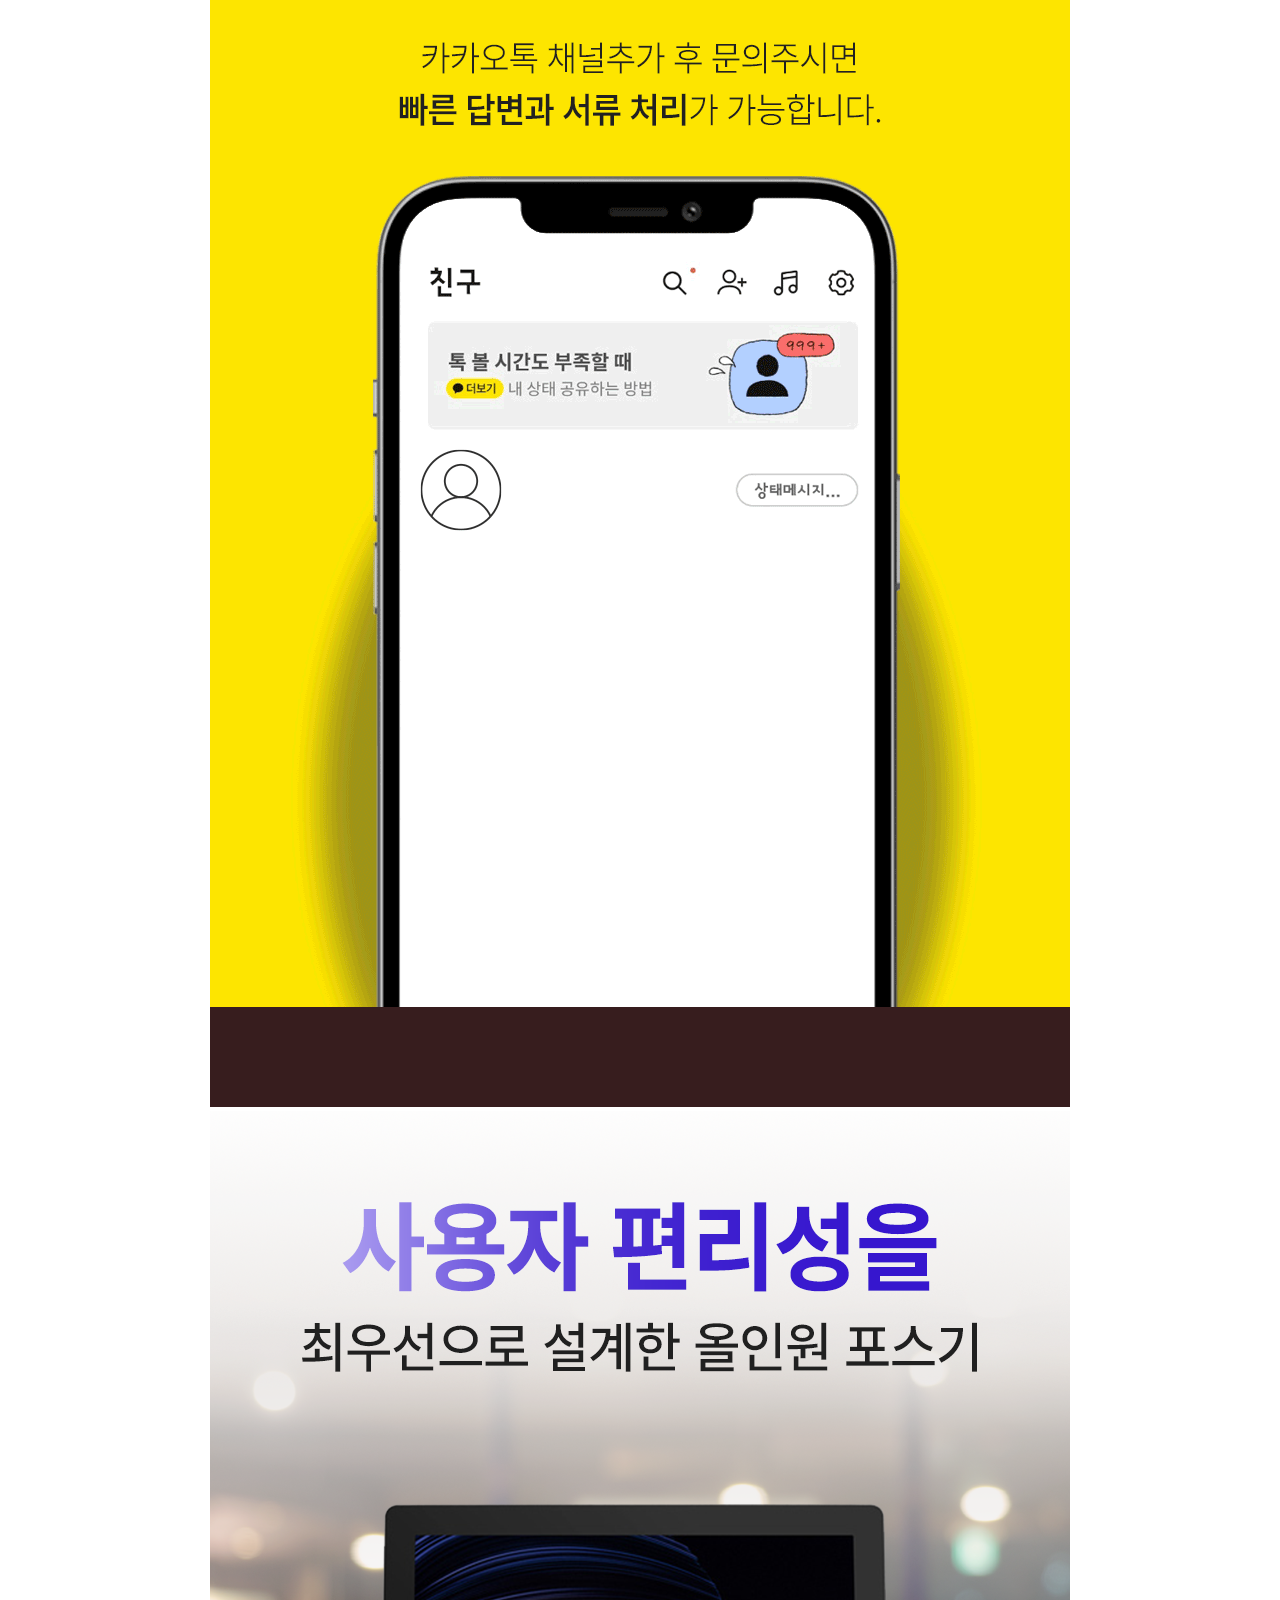
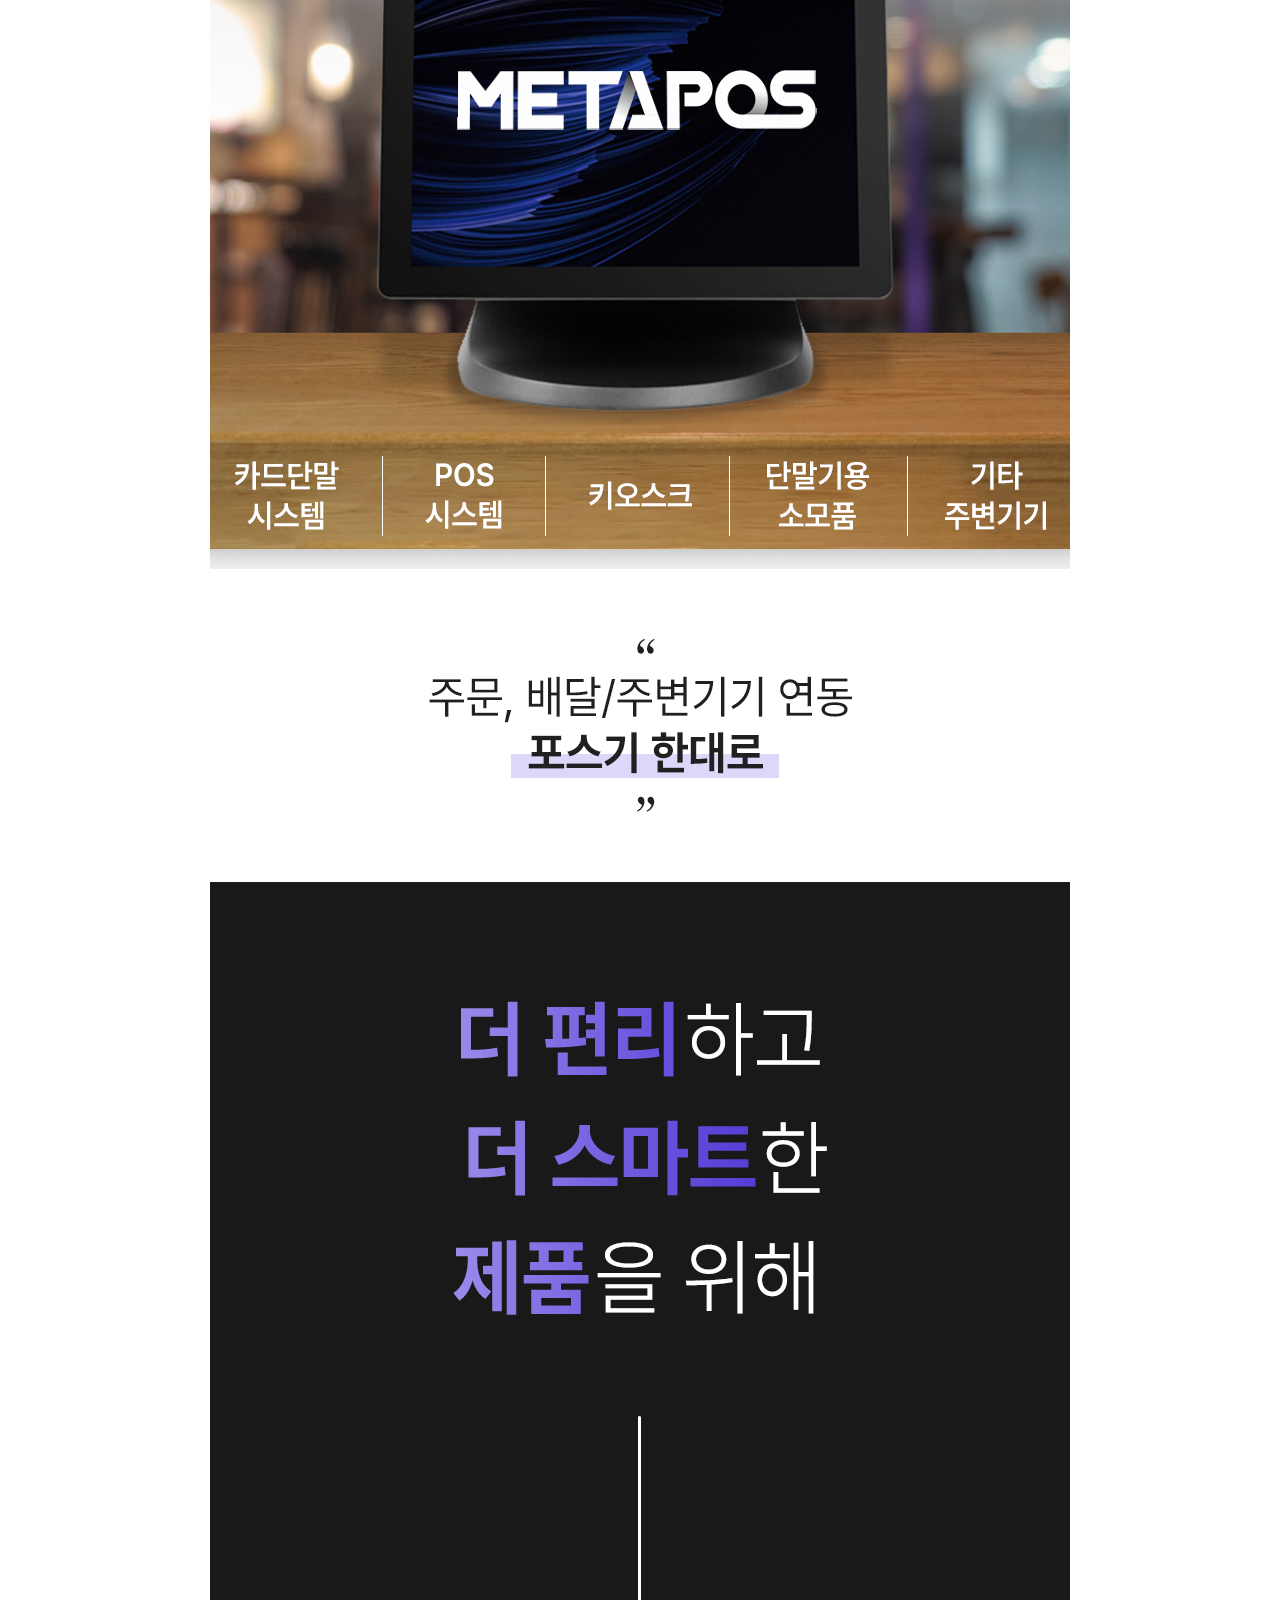
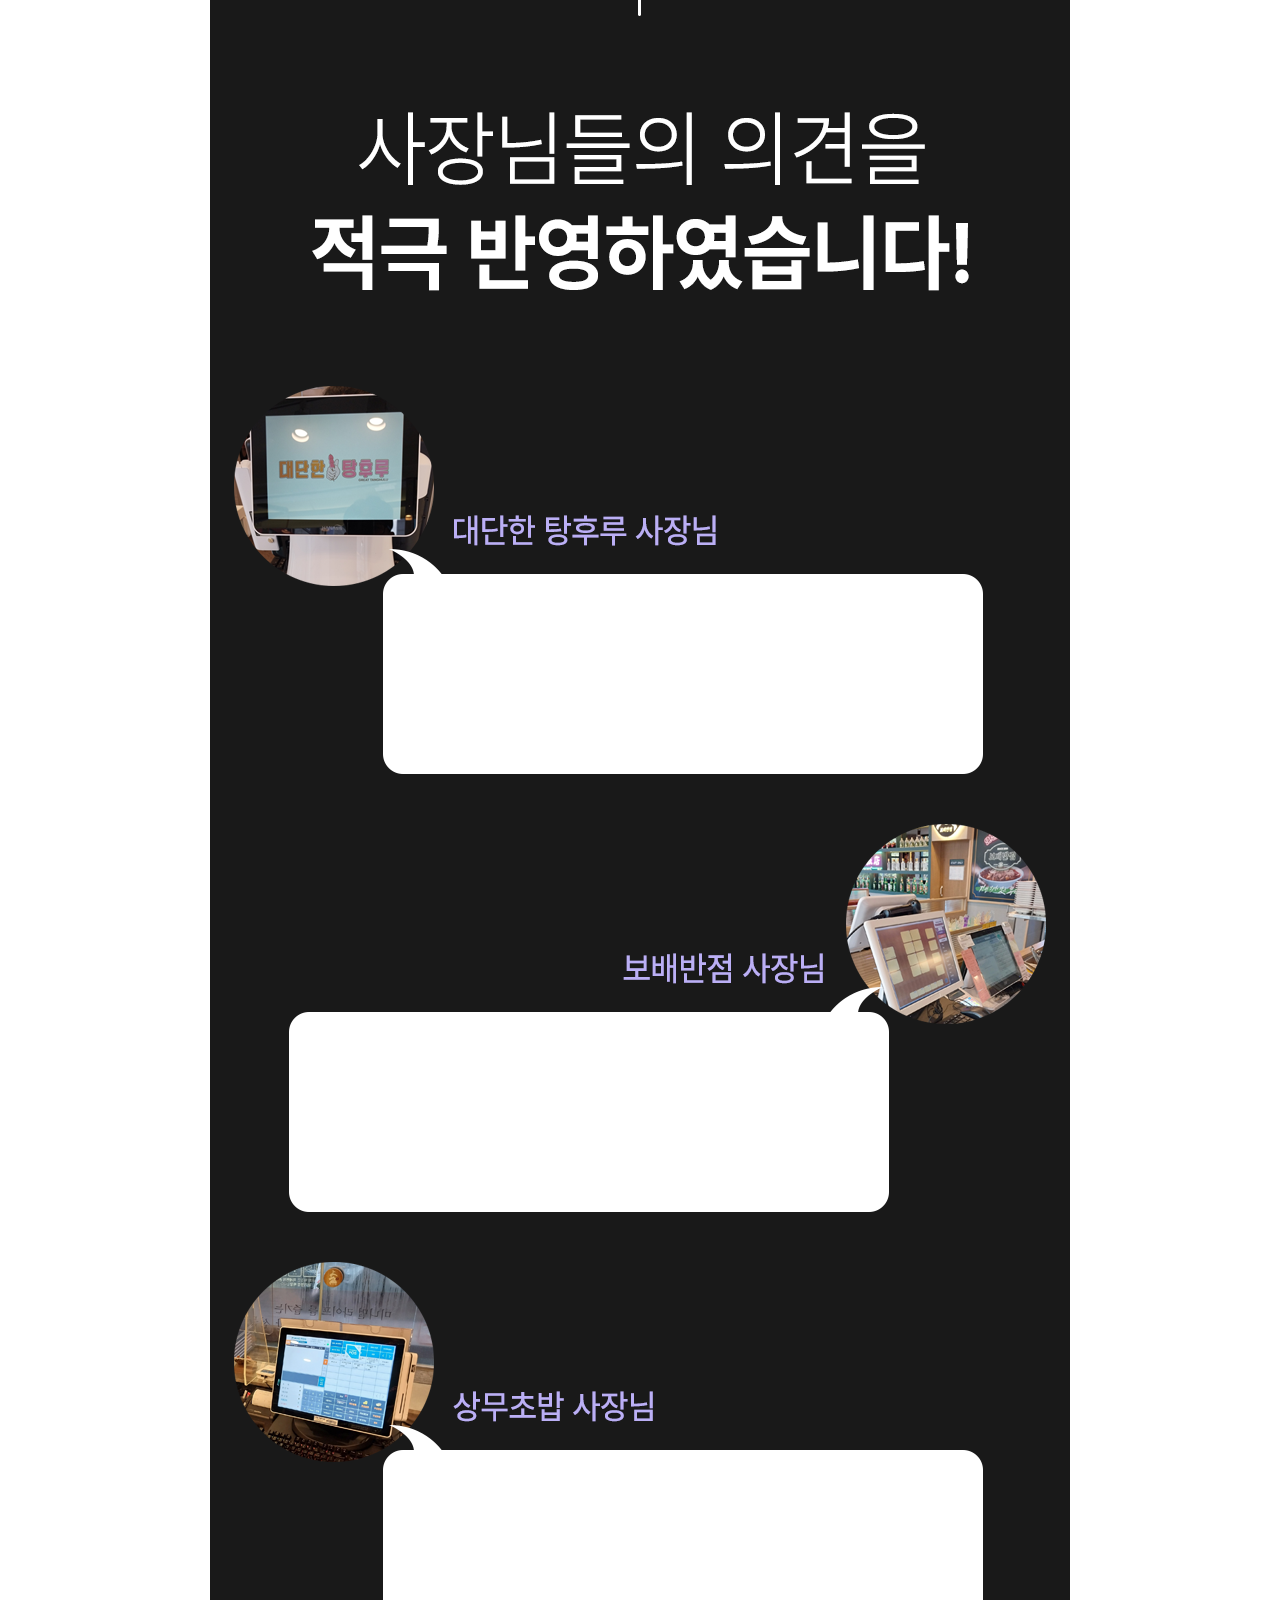
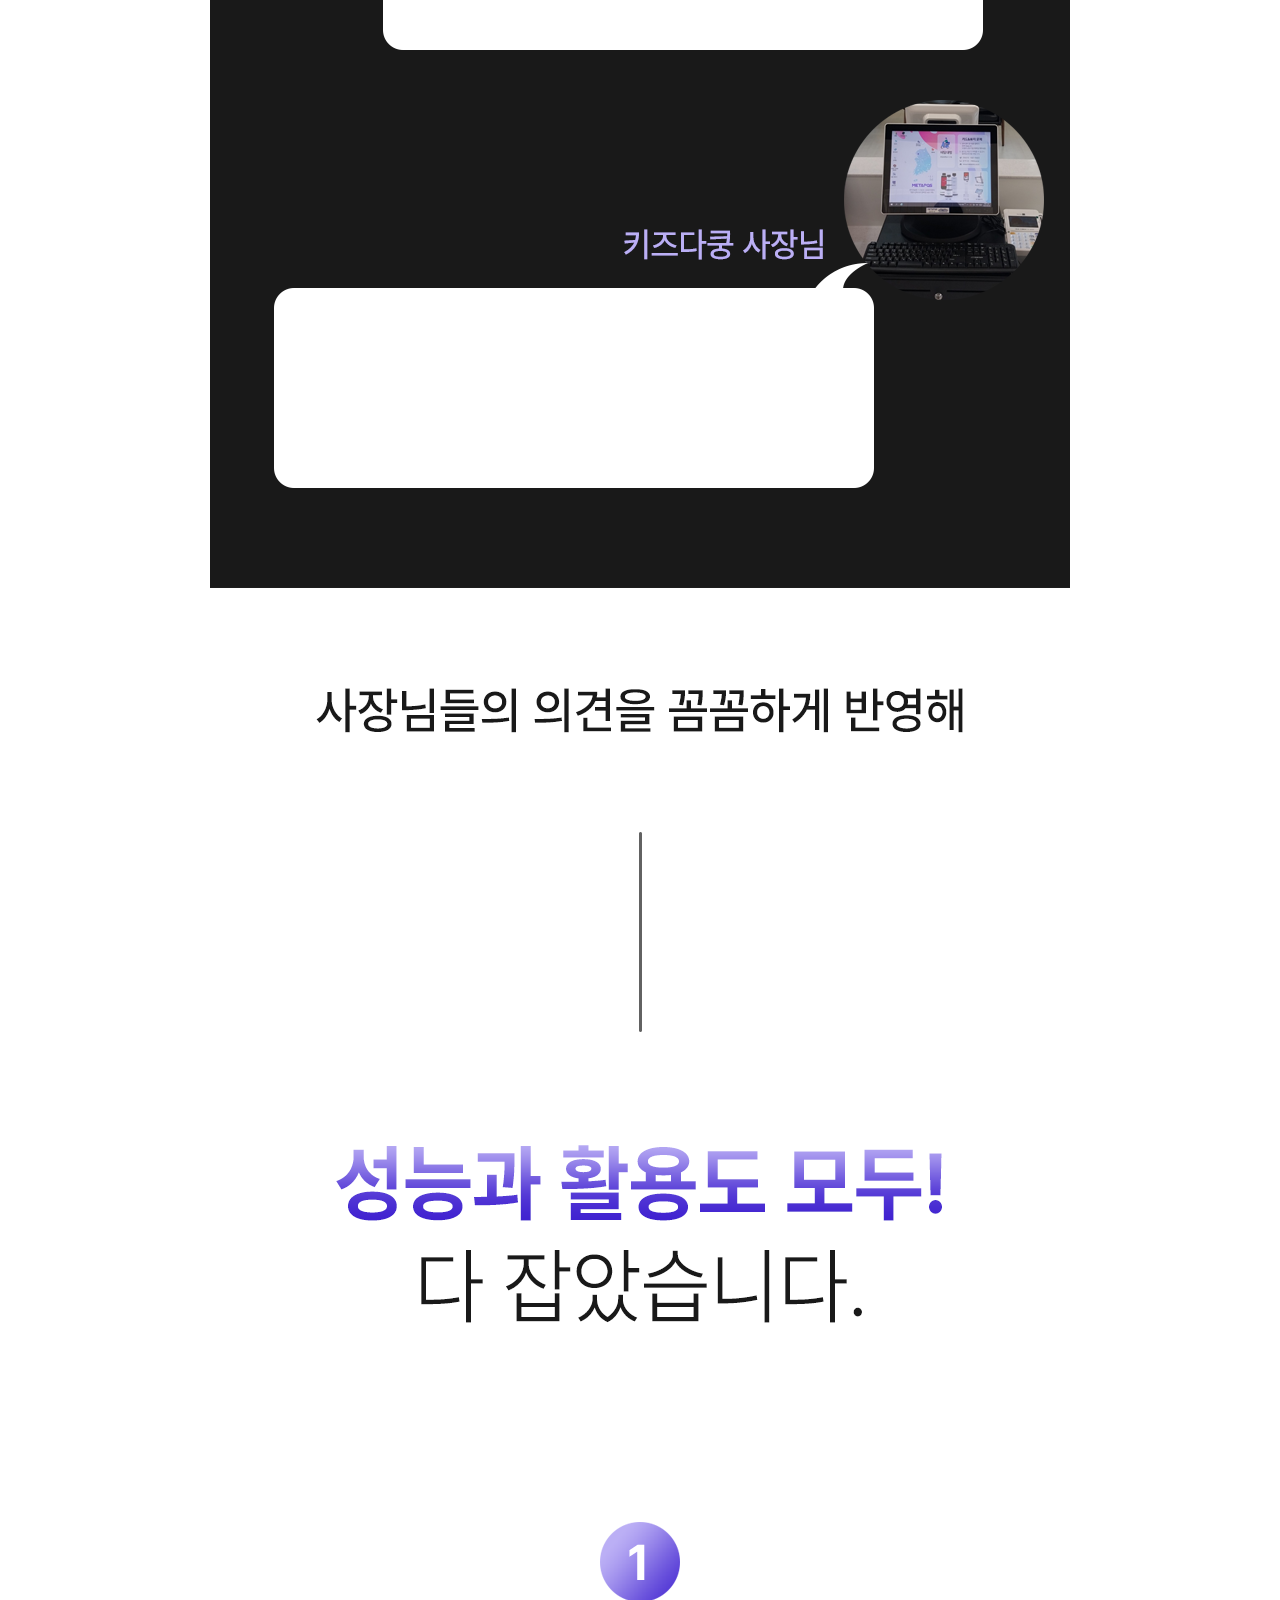
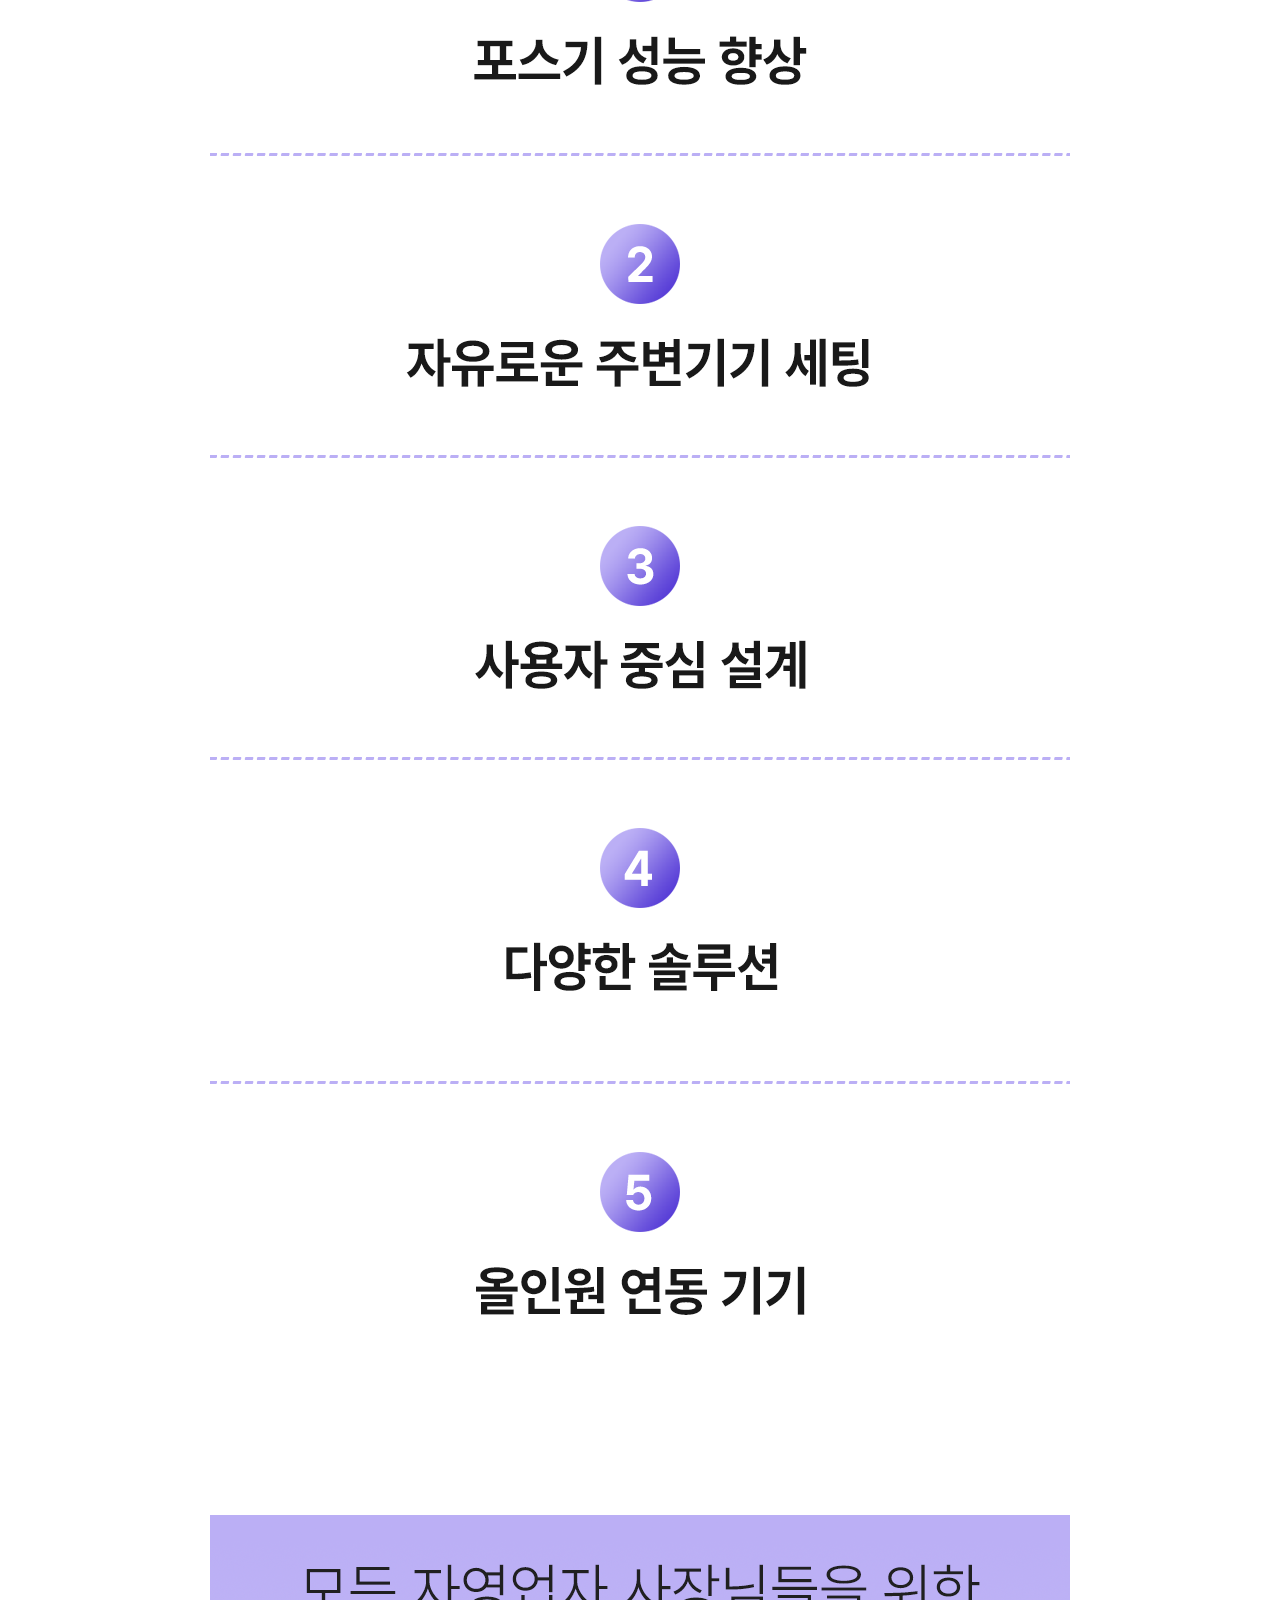
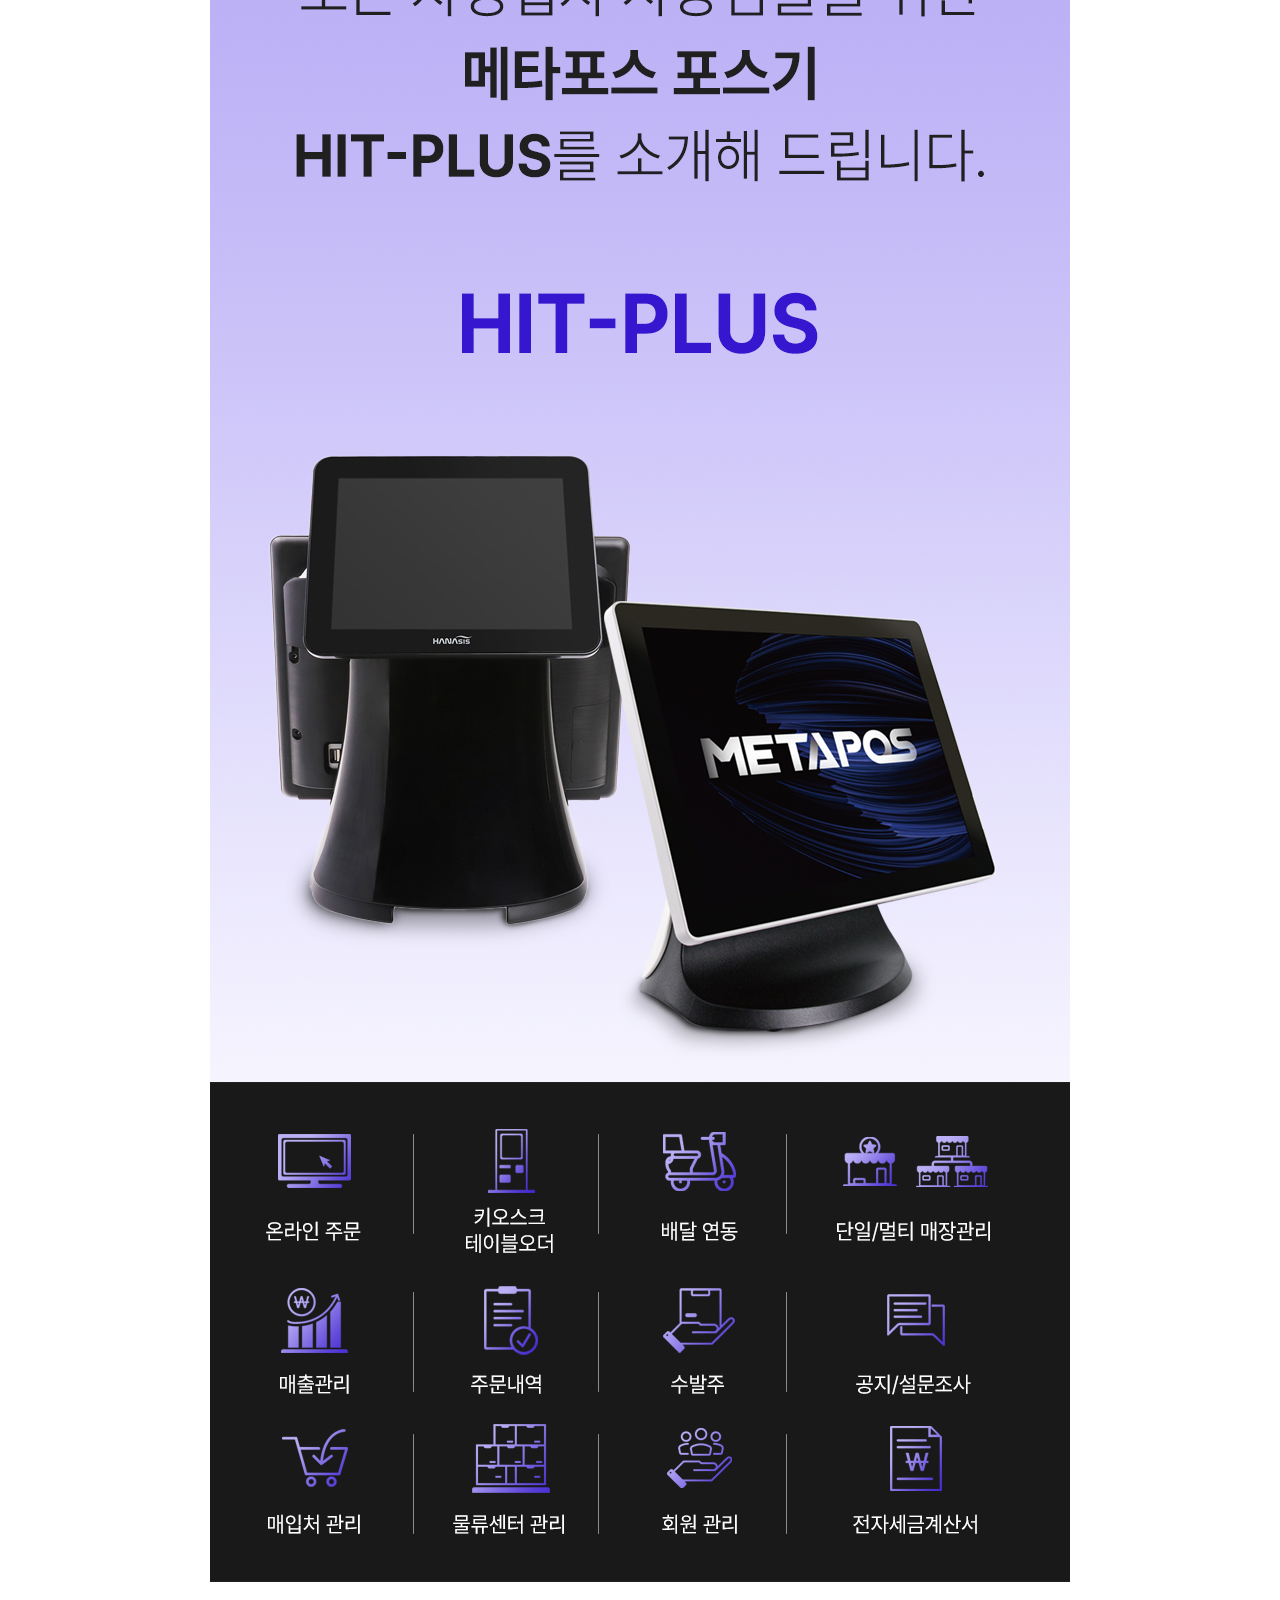
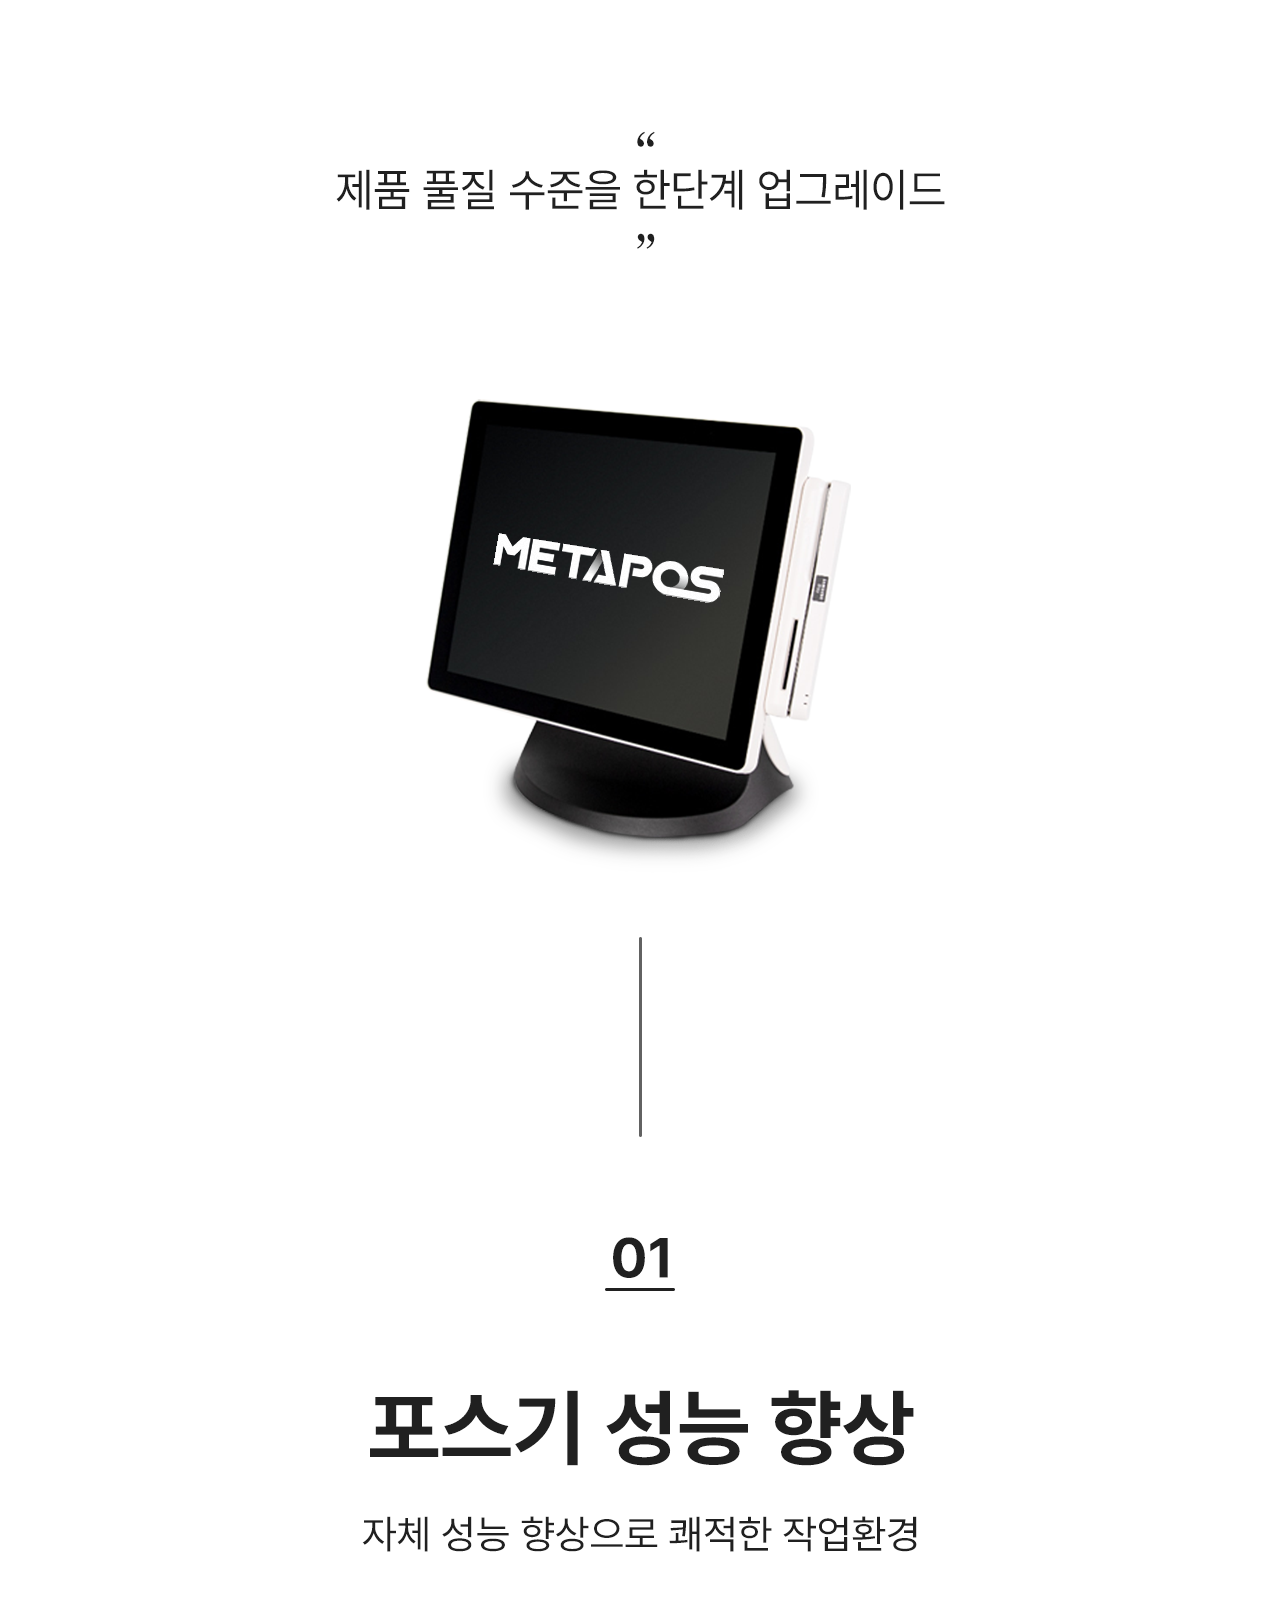
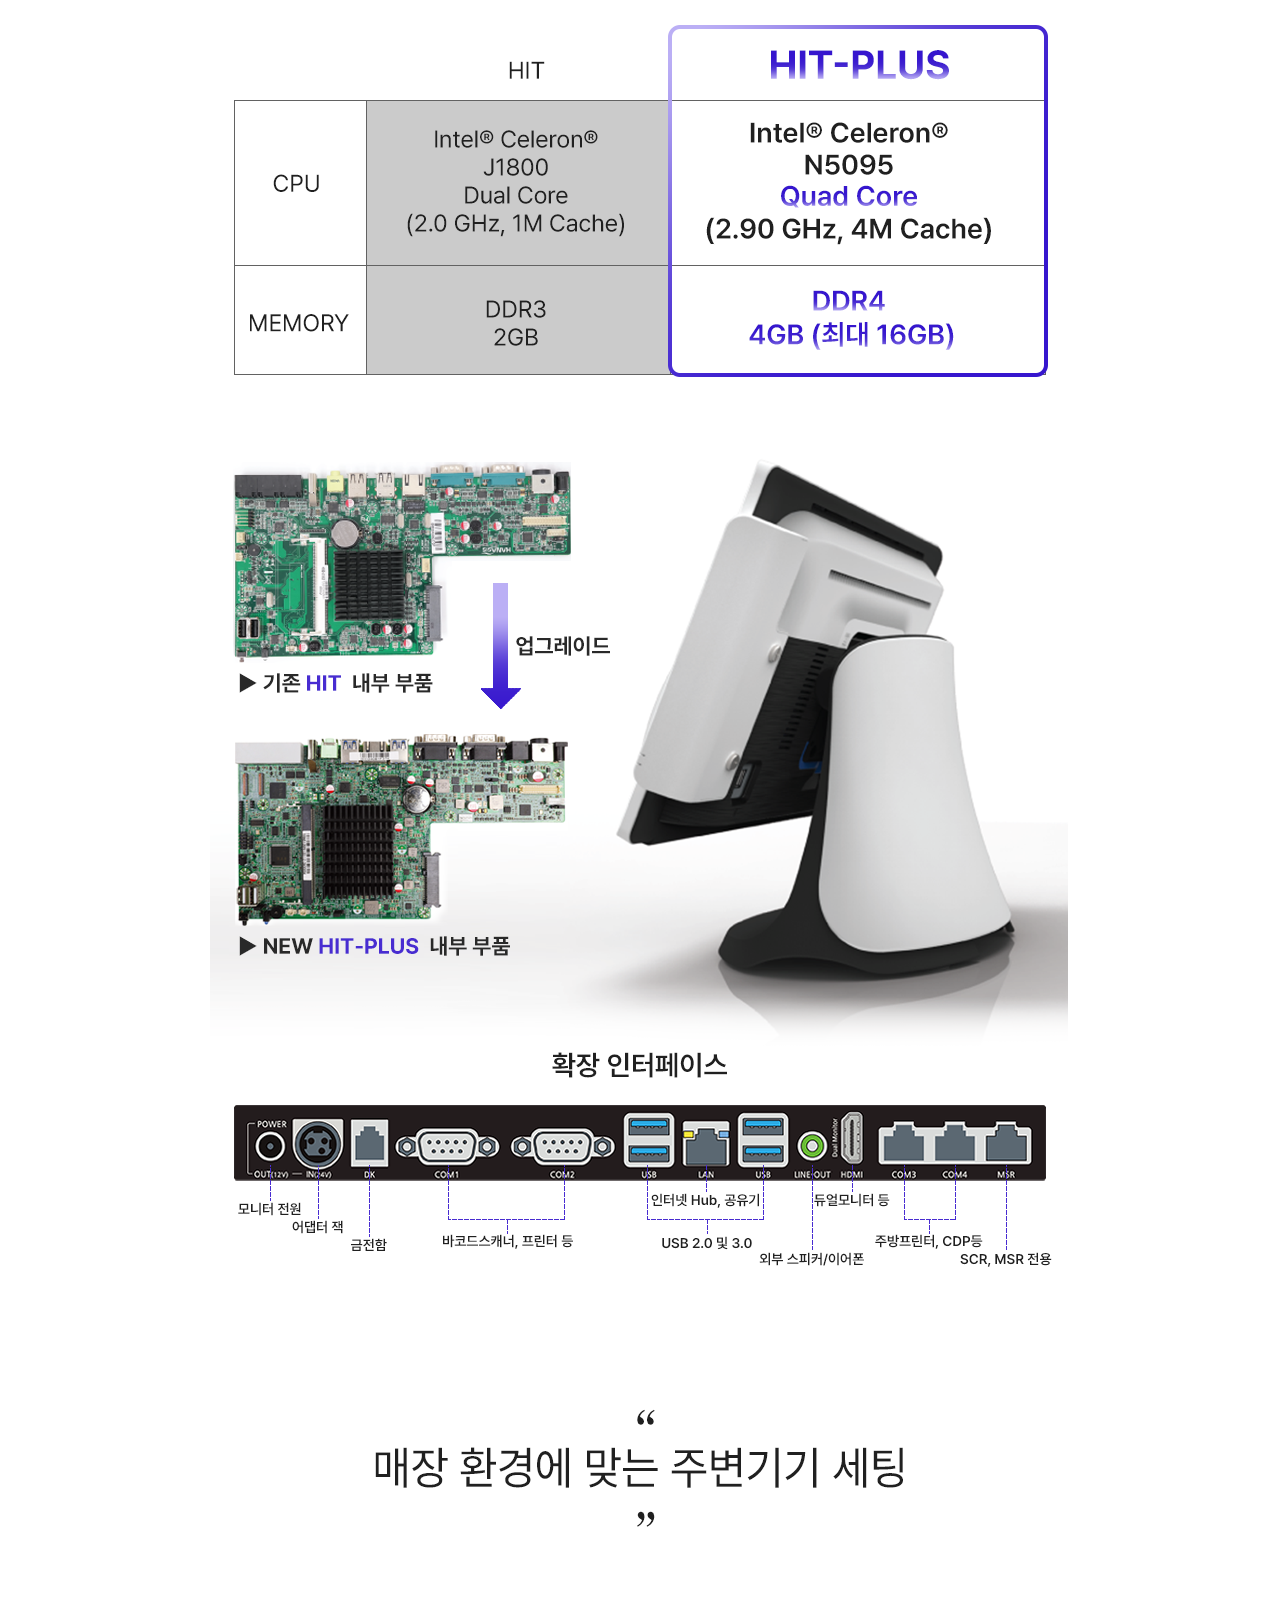
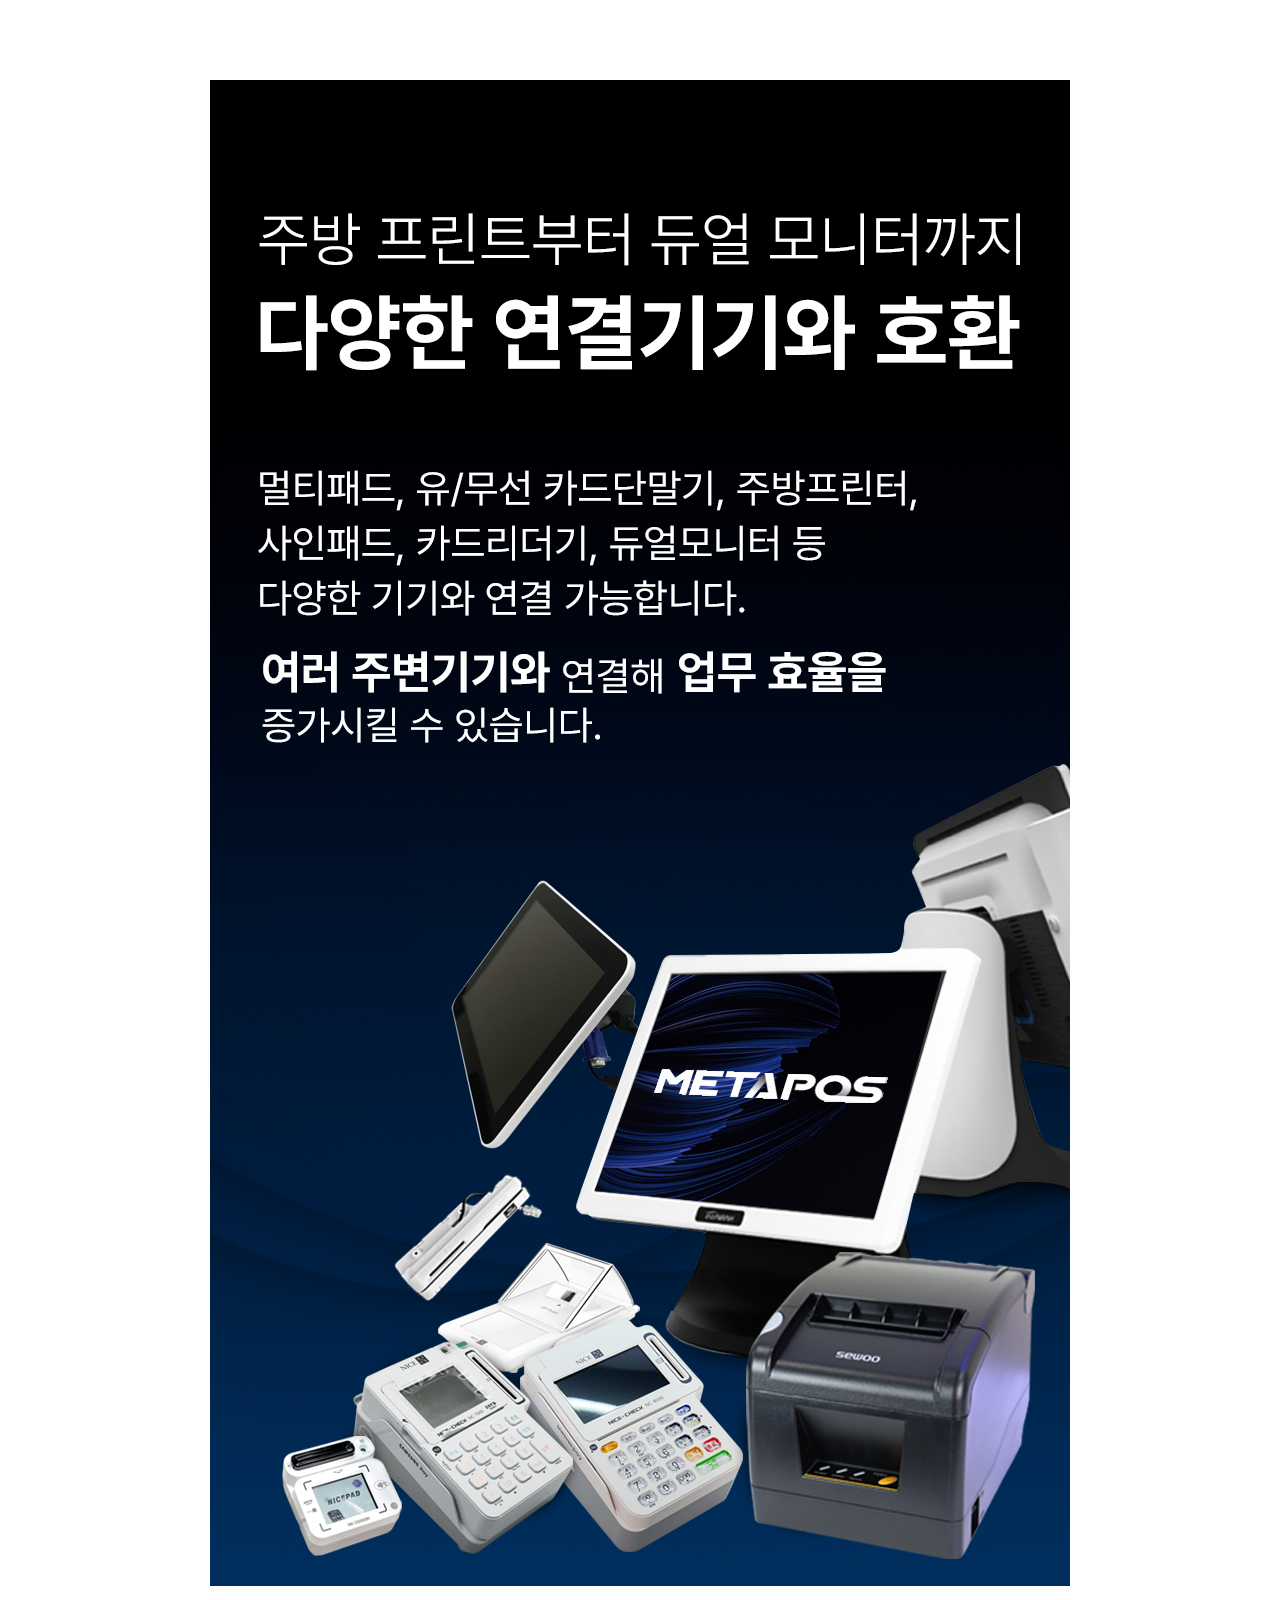
==== commit 622da40f: "fix" ====
--- a/index.html
+++ b/index.html
@@ -9,7 +9,7 @@
 </head>
 <body>
   <div class="detail_page">
-    <img src="img/pos1.png" alt="">
+    <img src="img/pos1.jpg" alt="">
     <img src="img/02.gif" alt="">
     <img src="img/pos2.png" alt="">
     <img src="img/pos3.png" alt="">
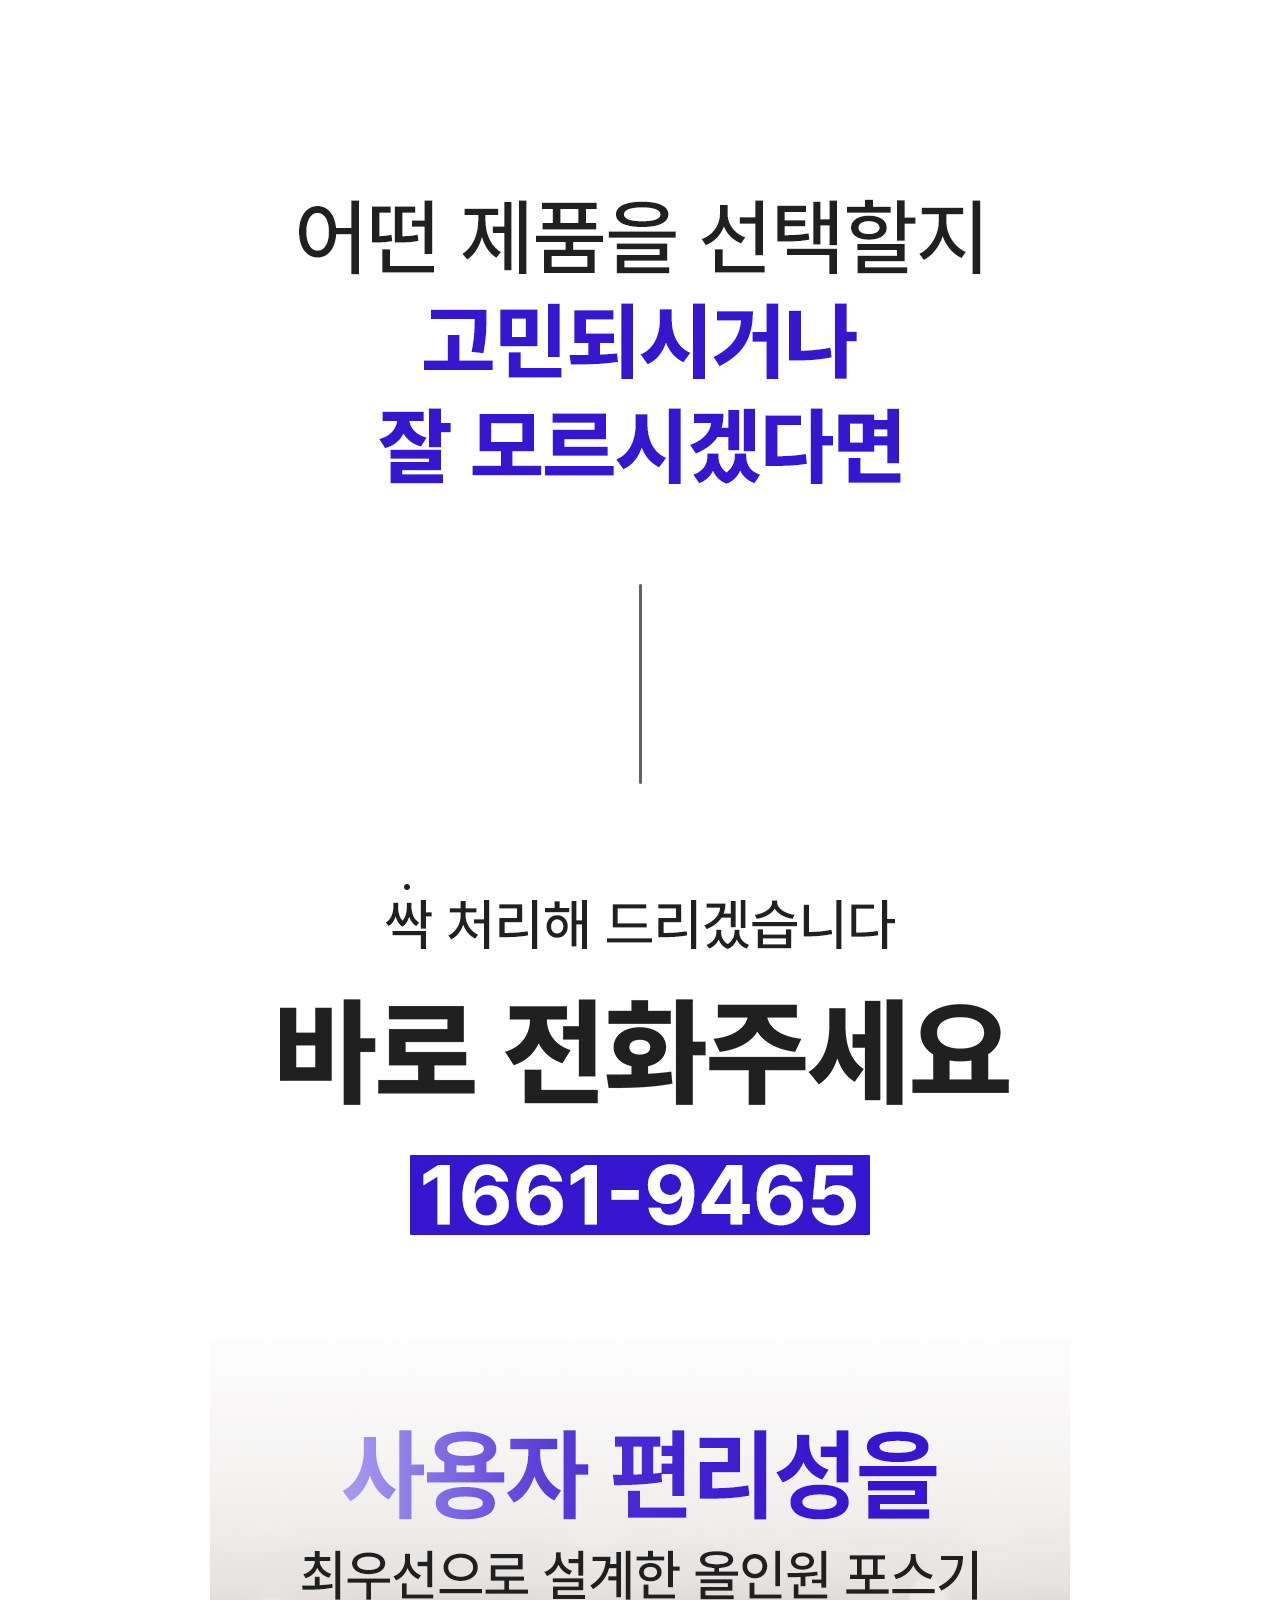
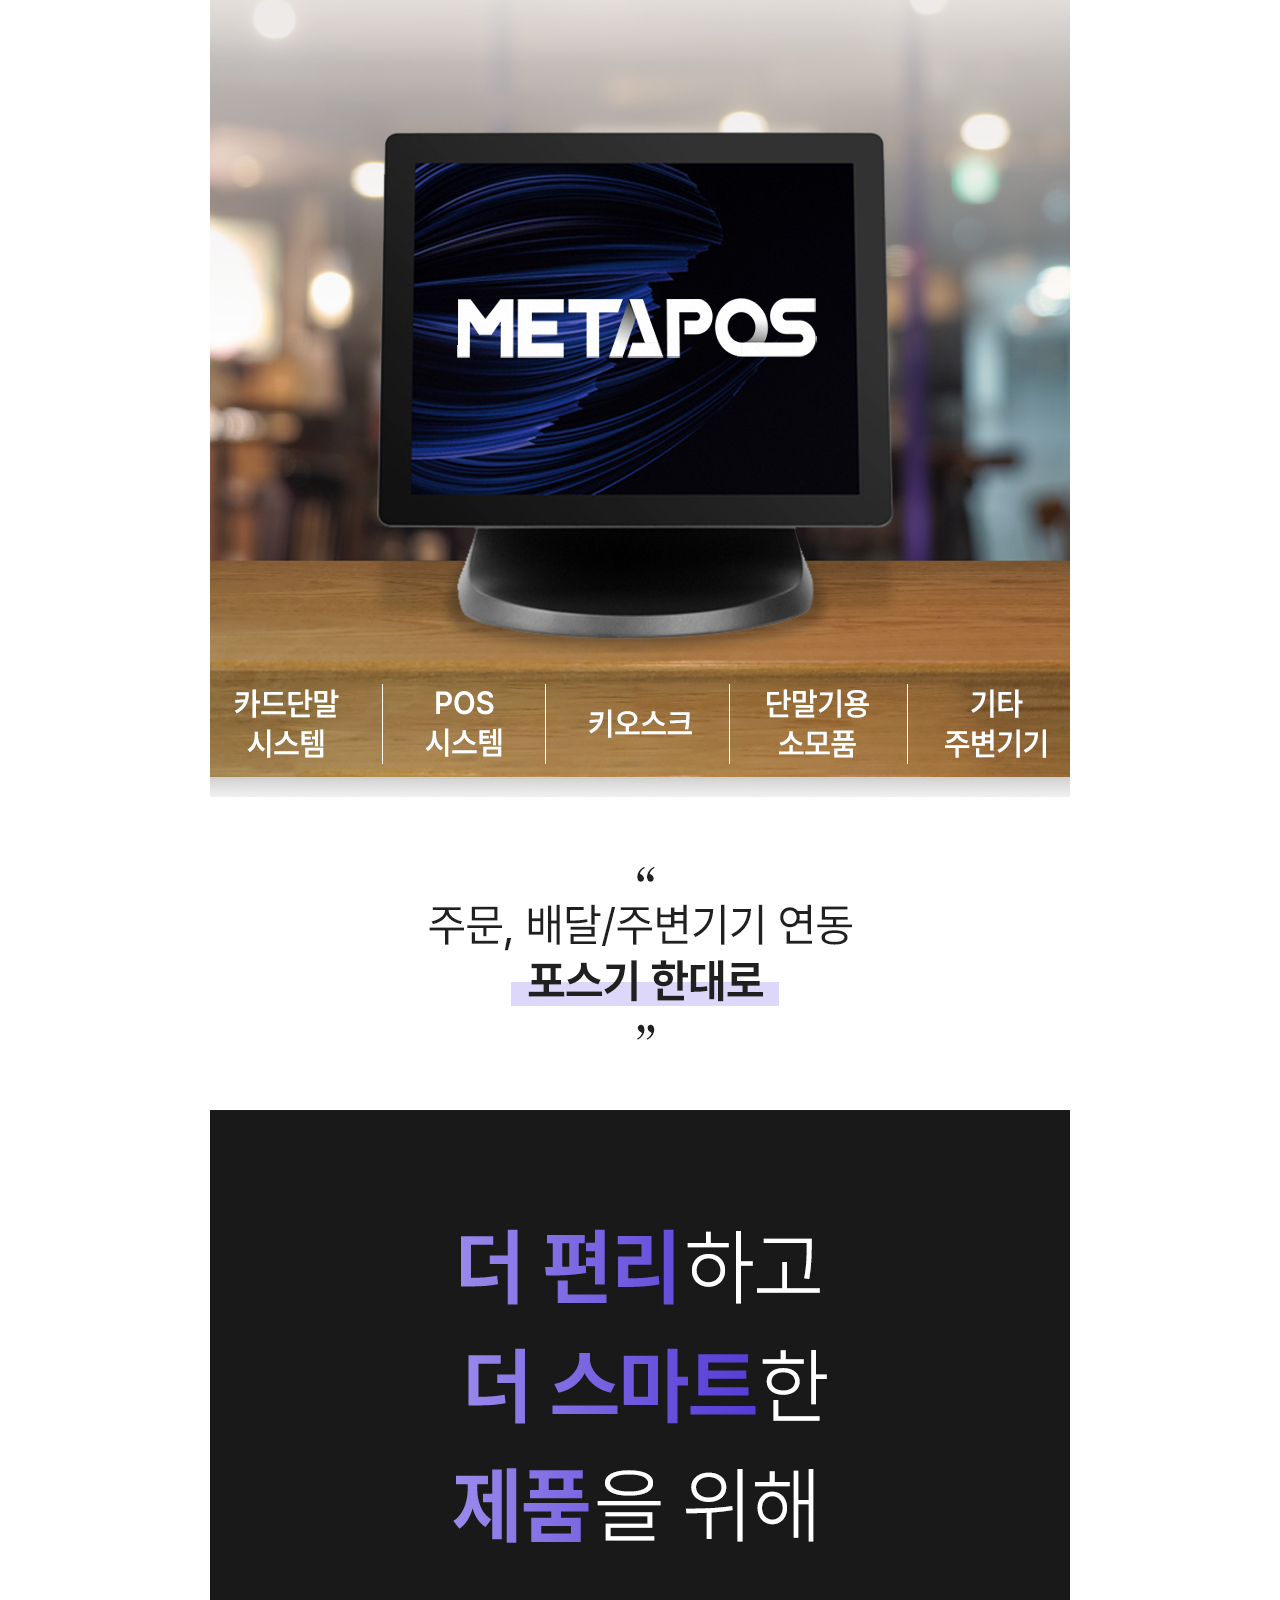
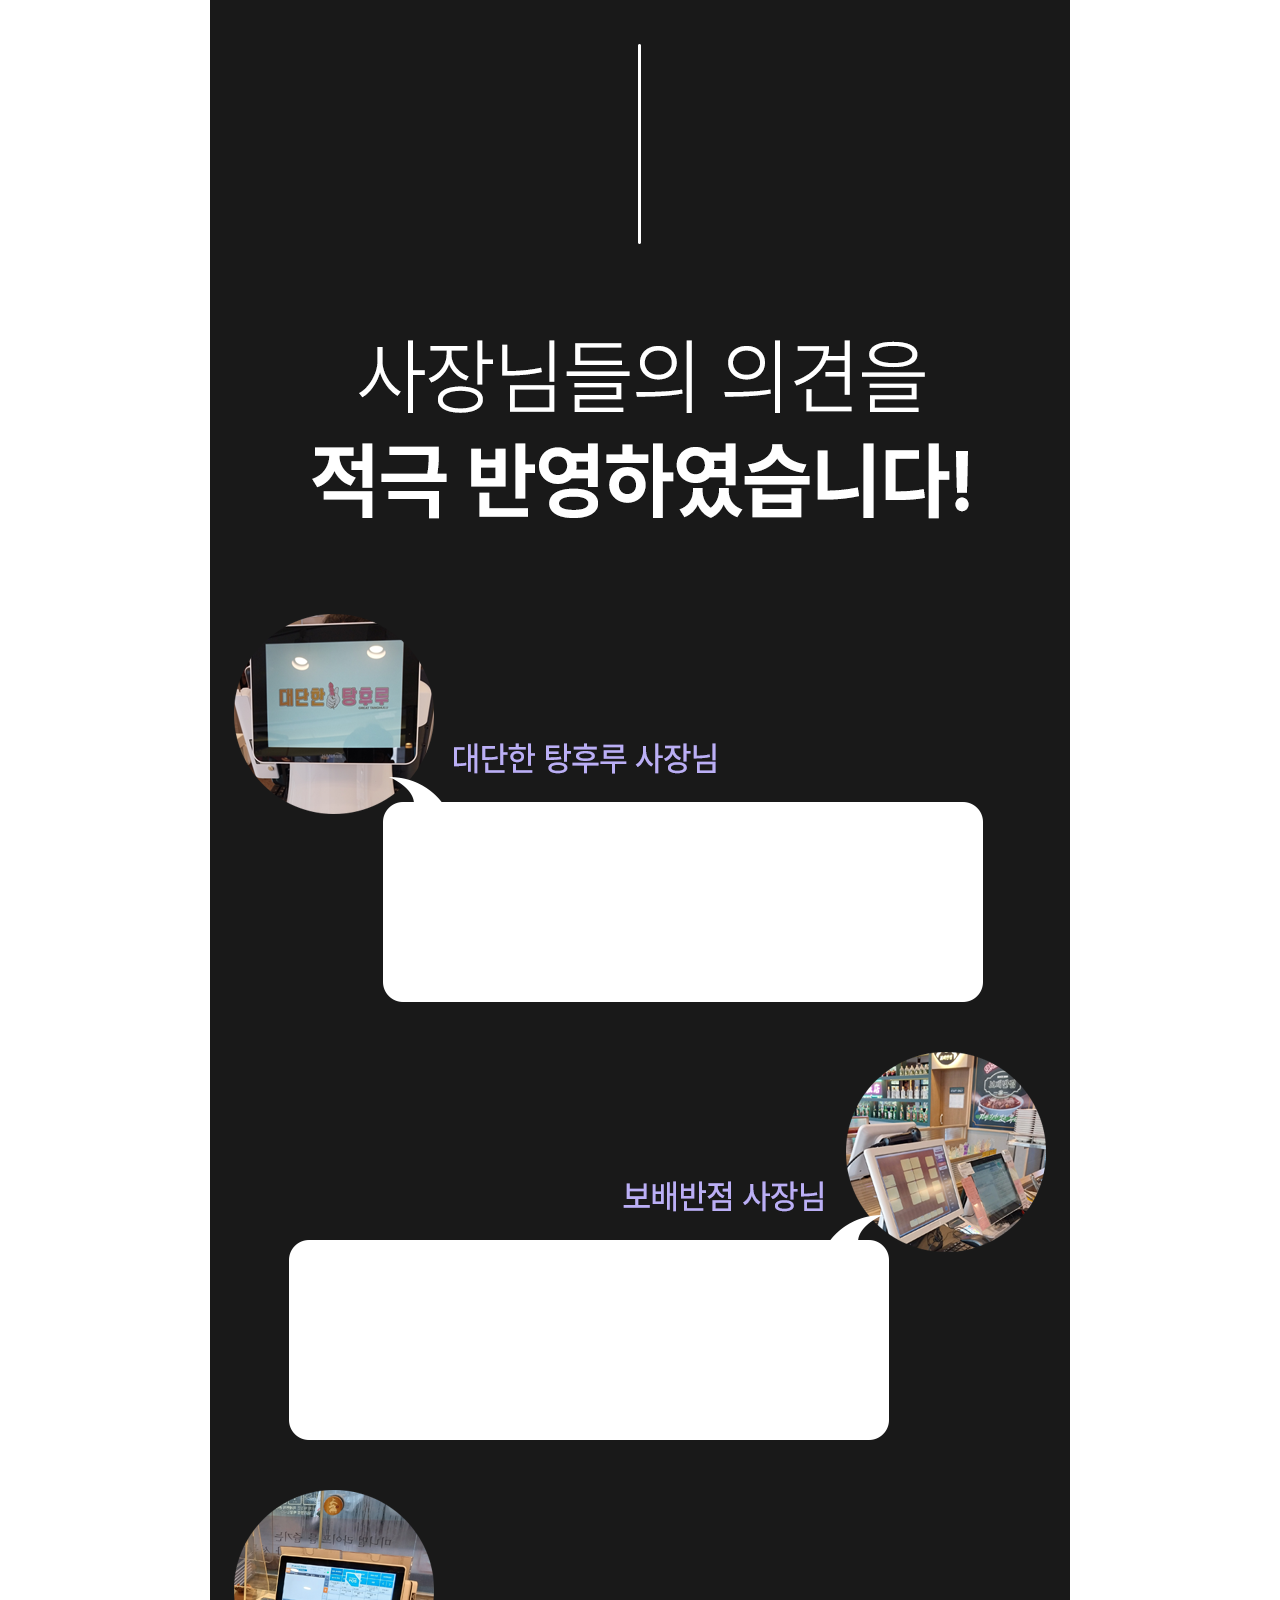
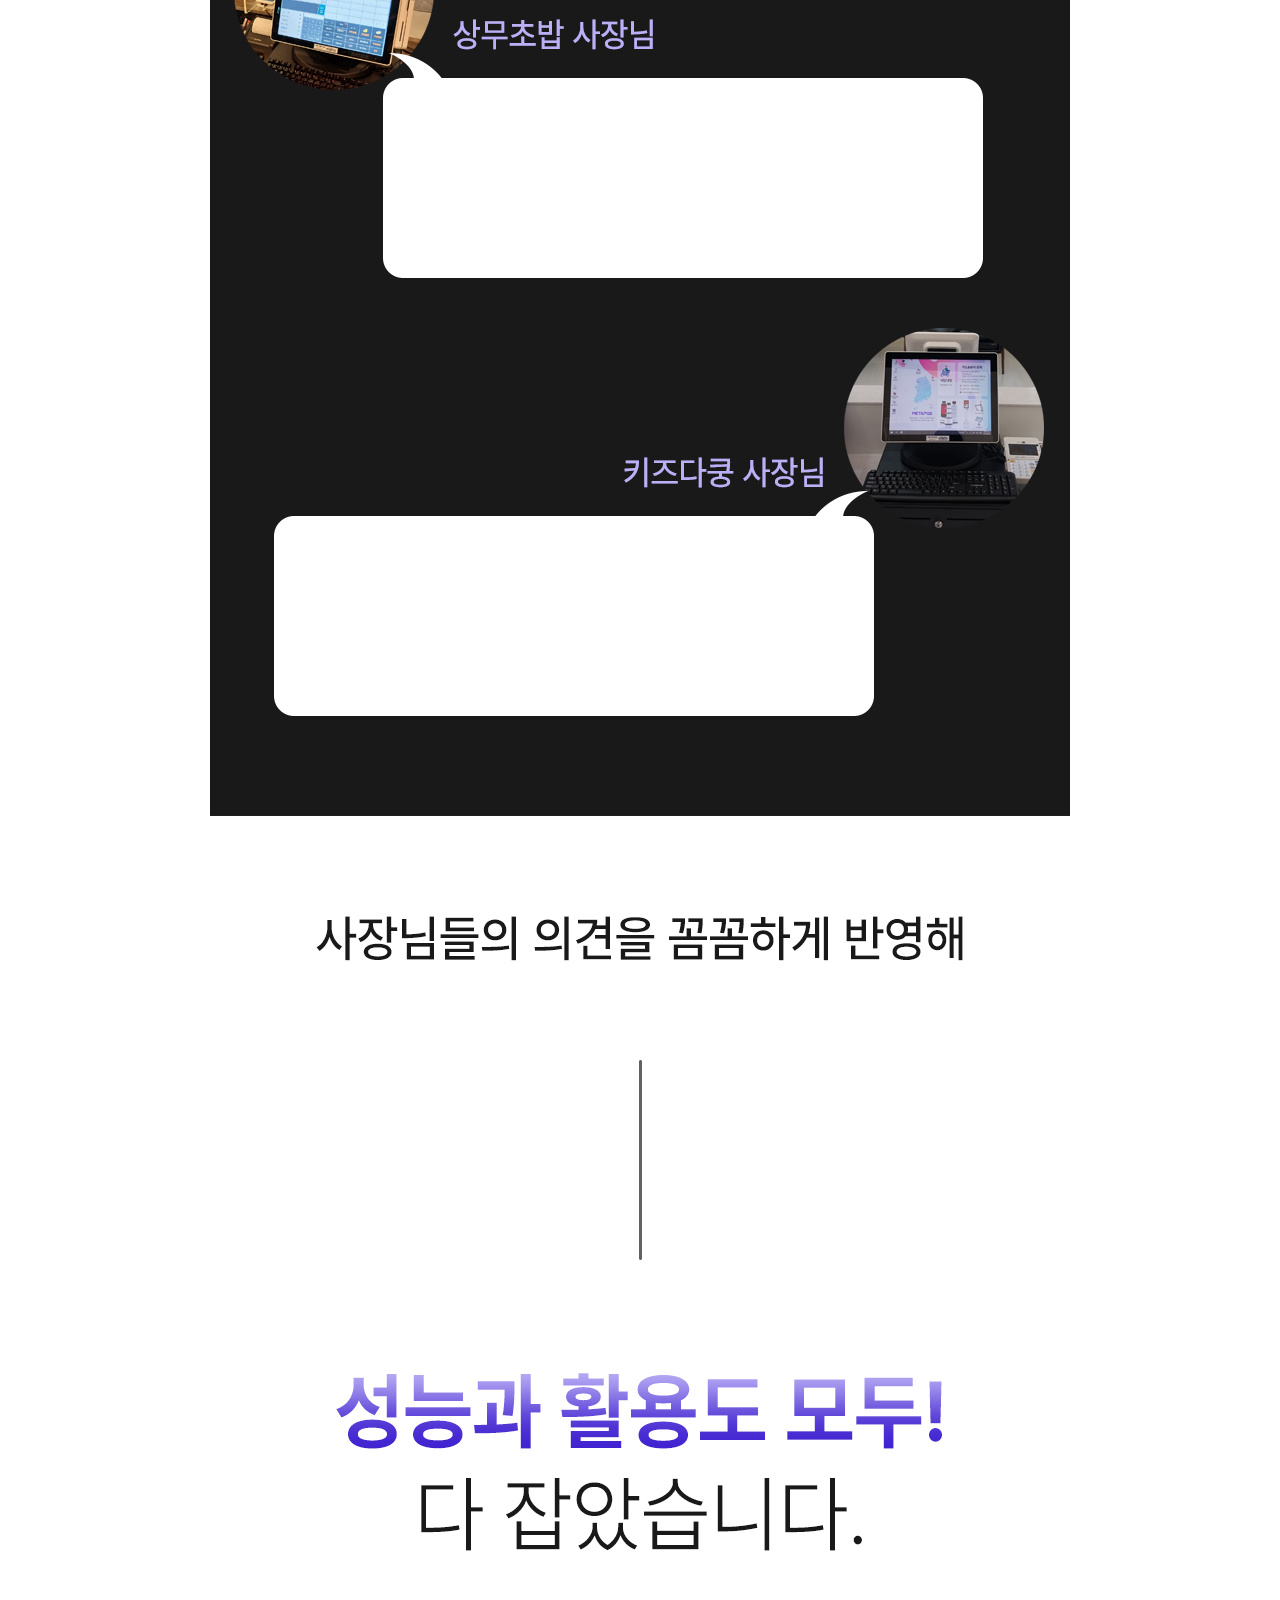
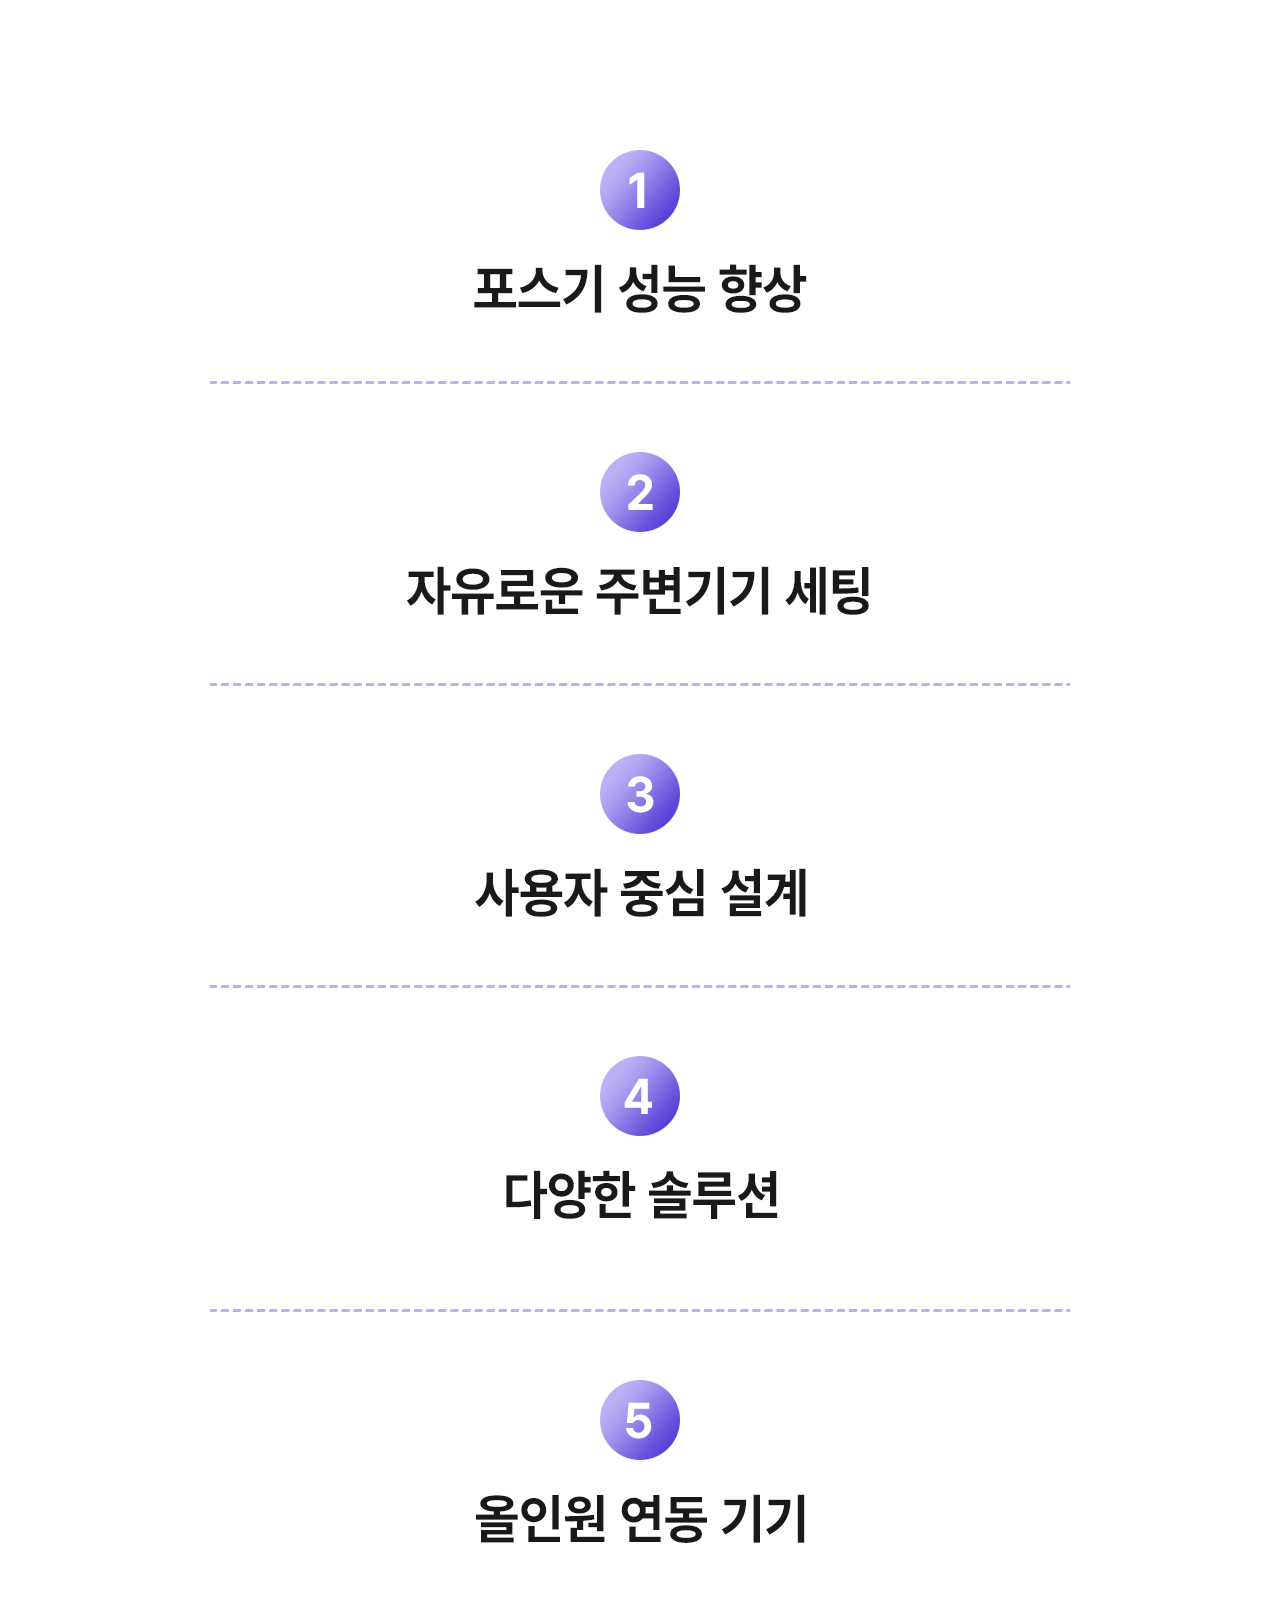
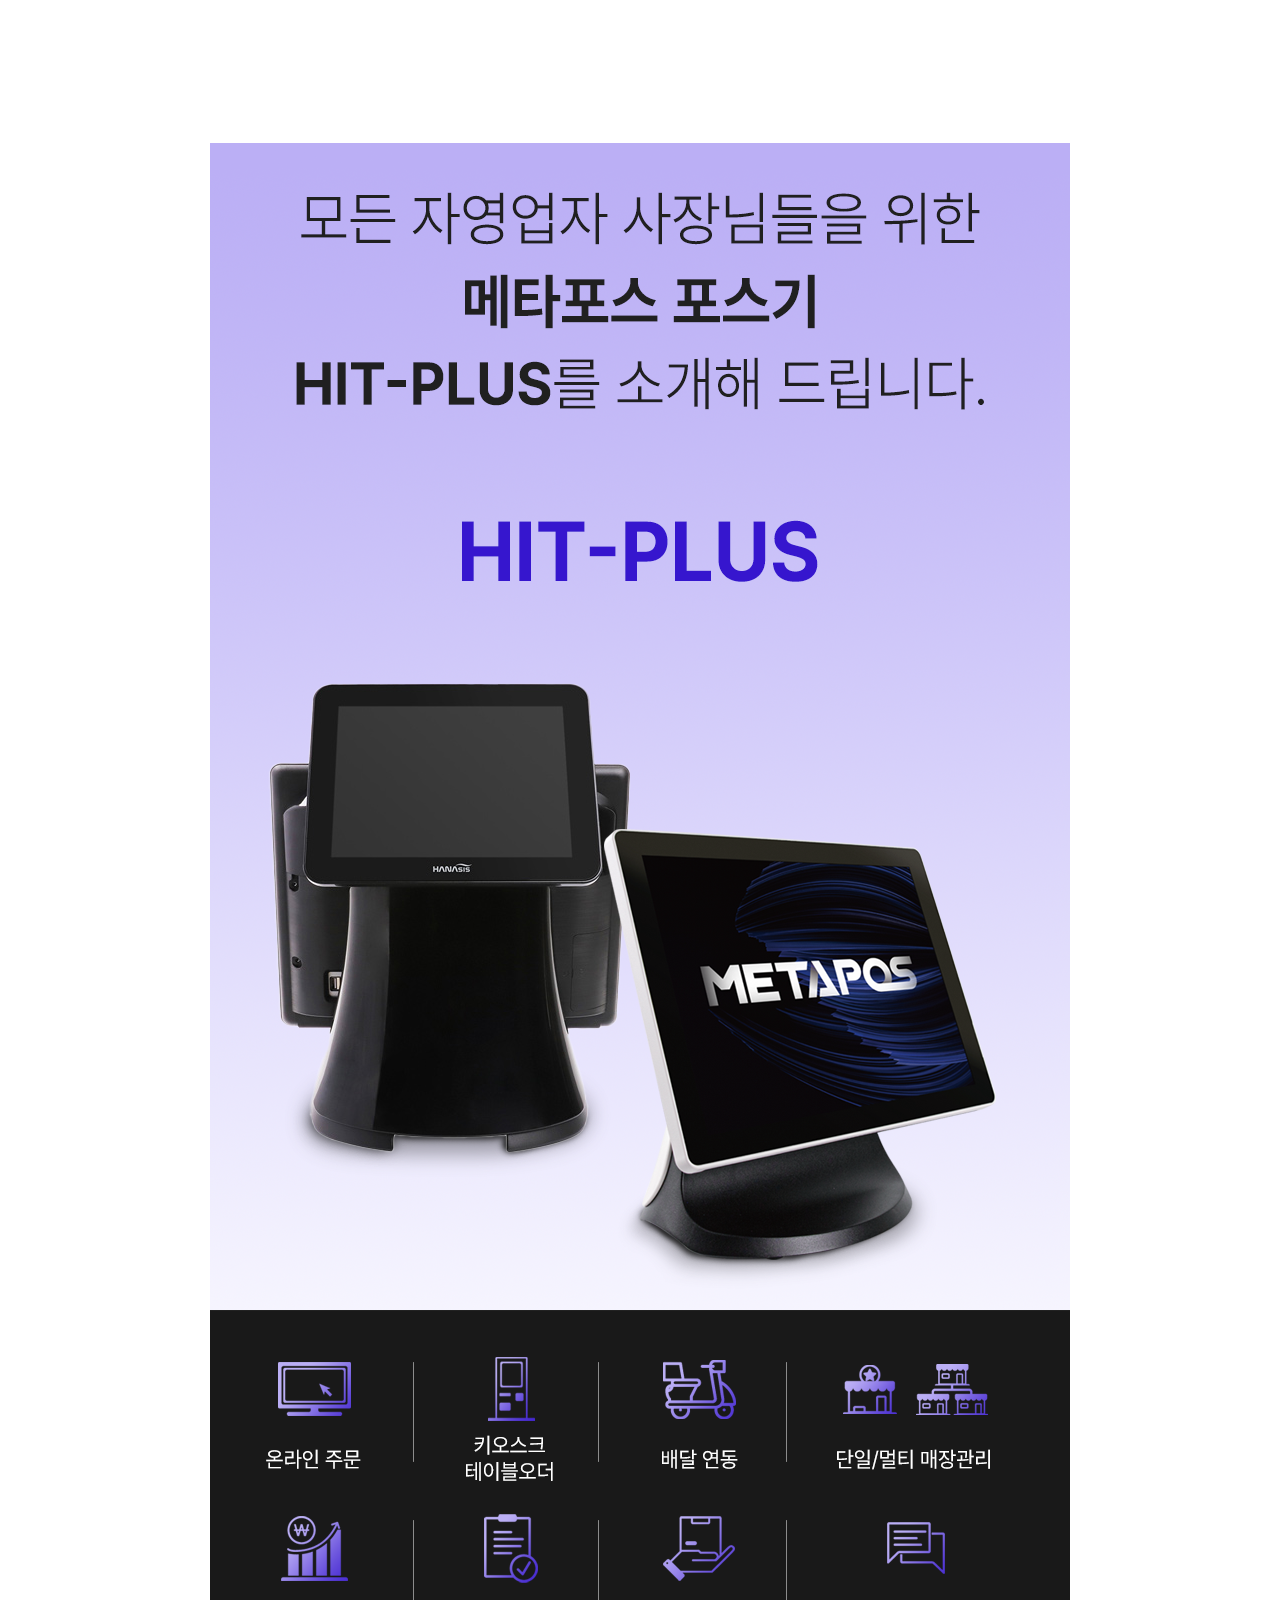
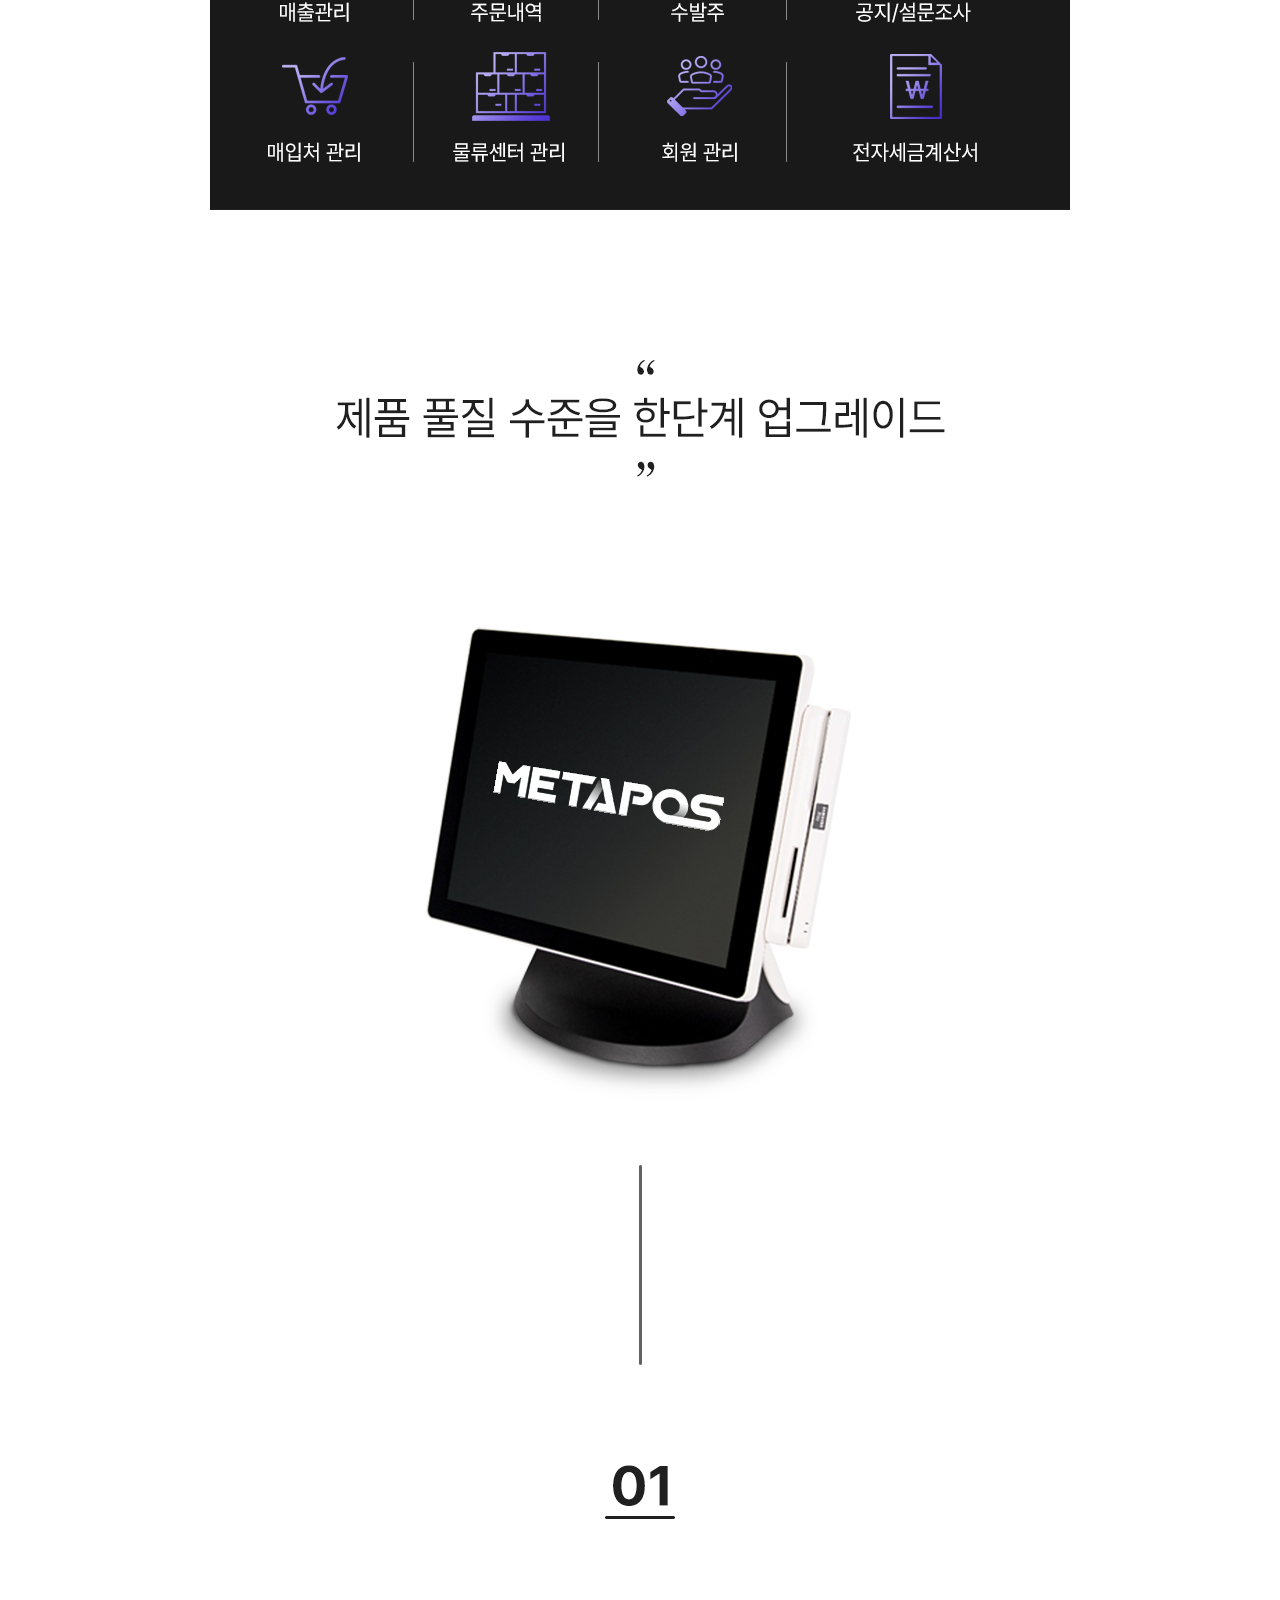
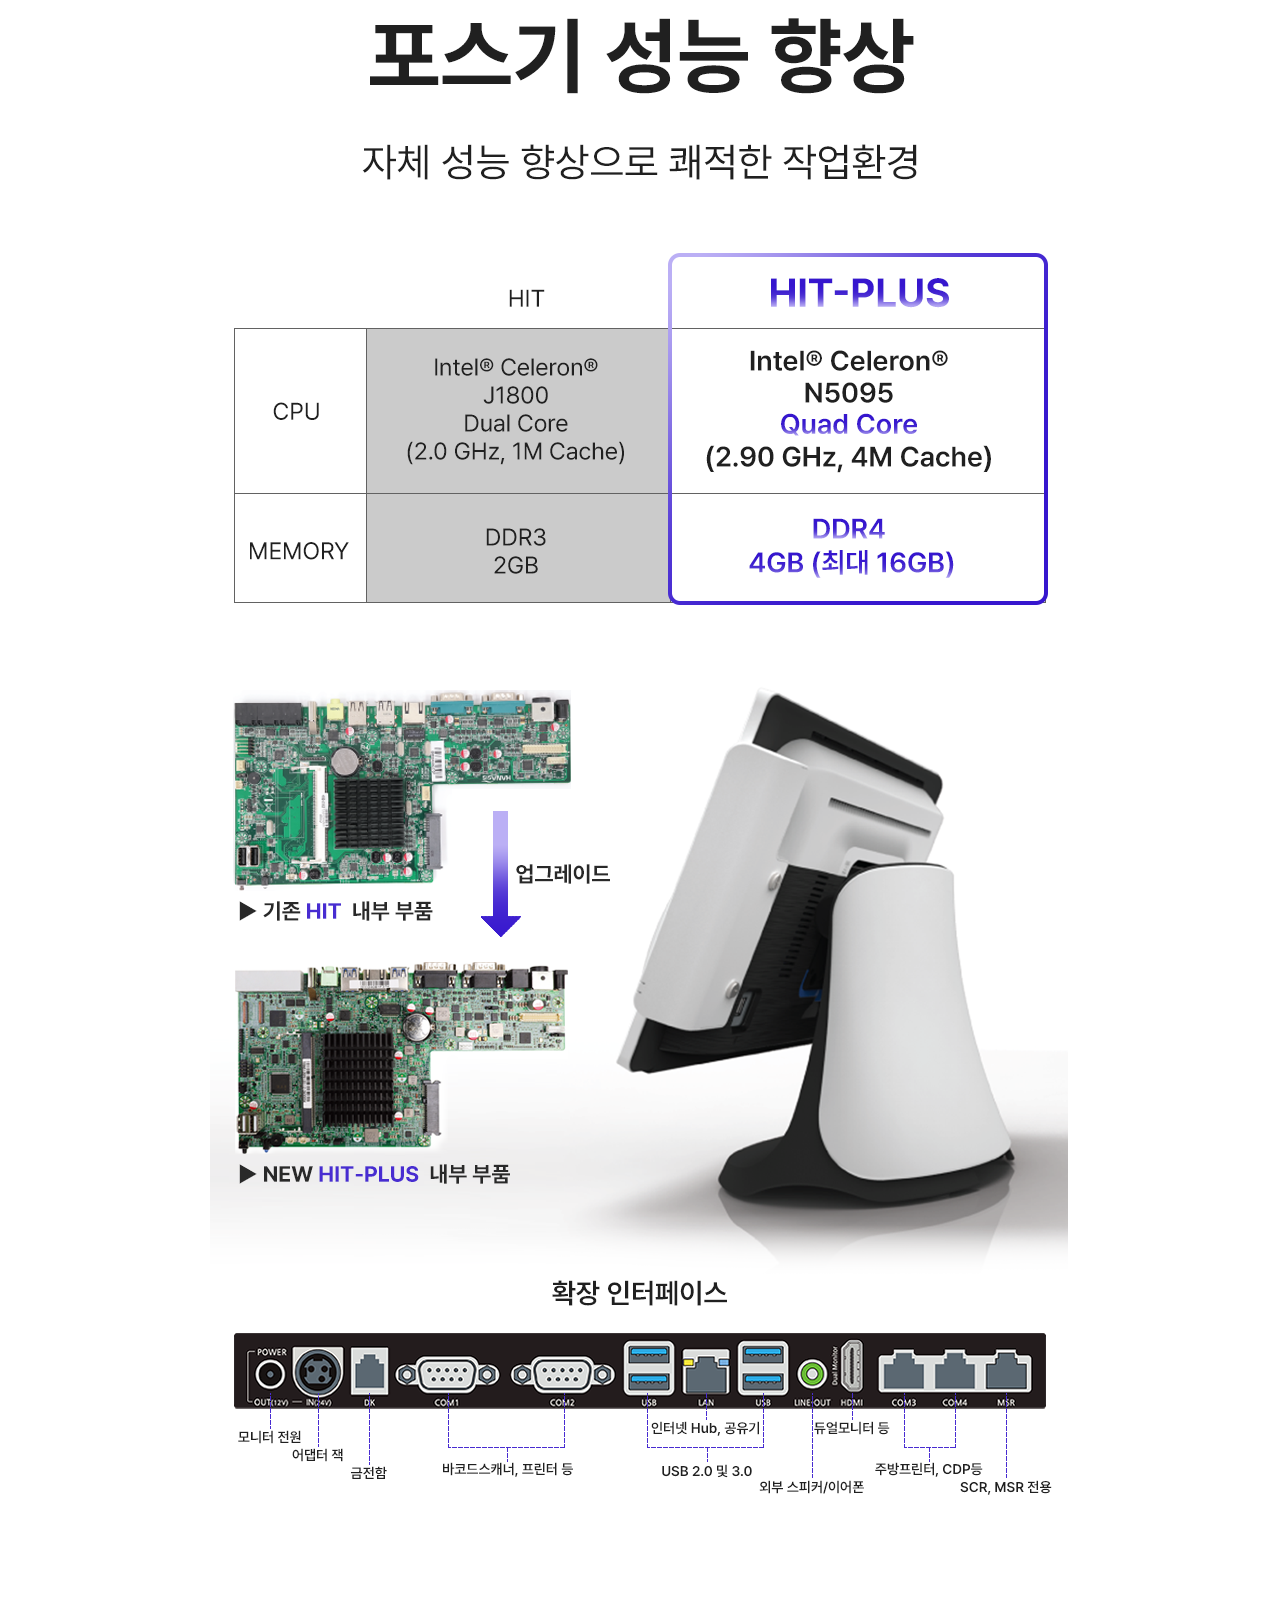
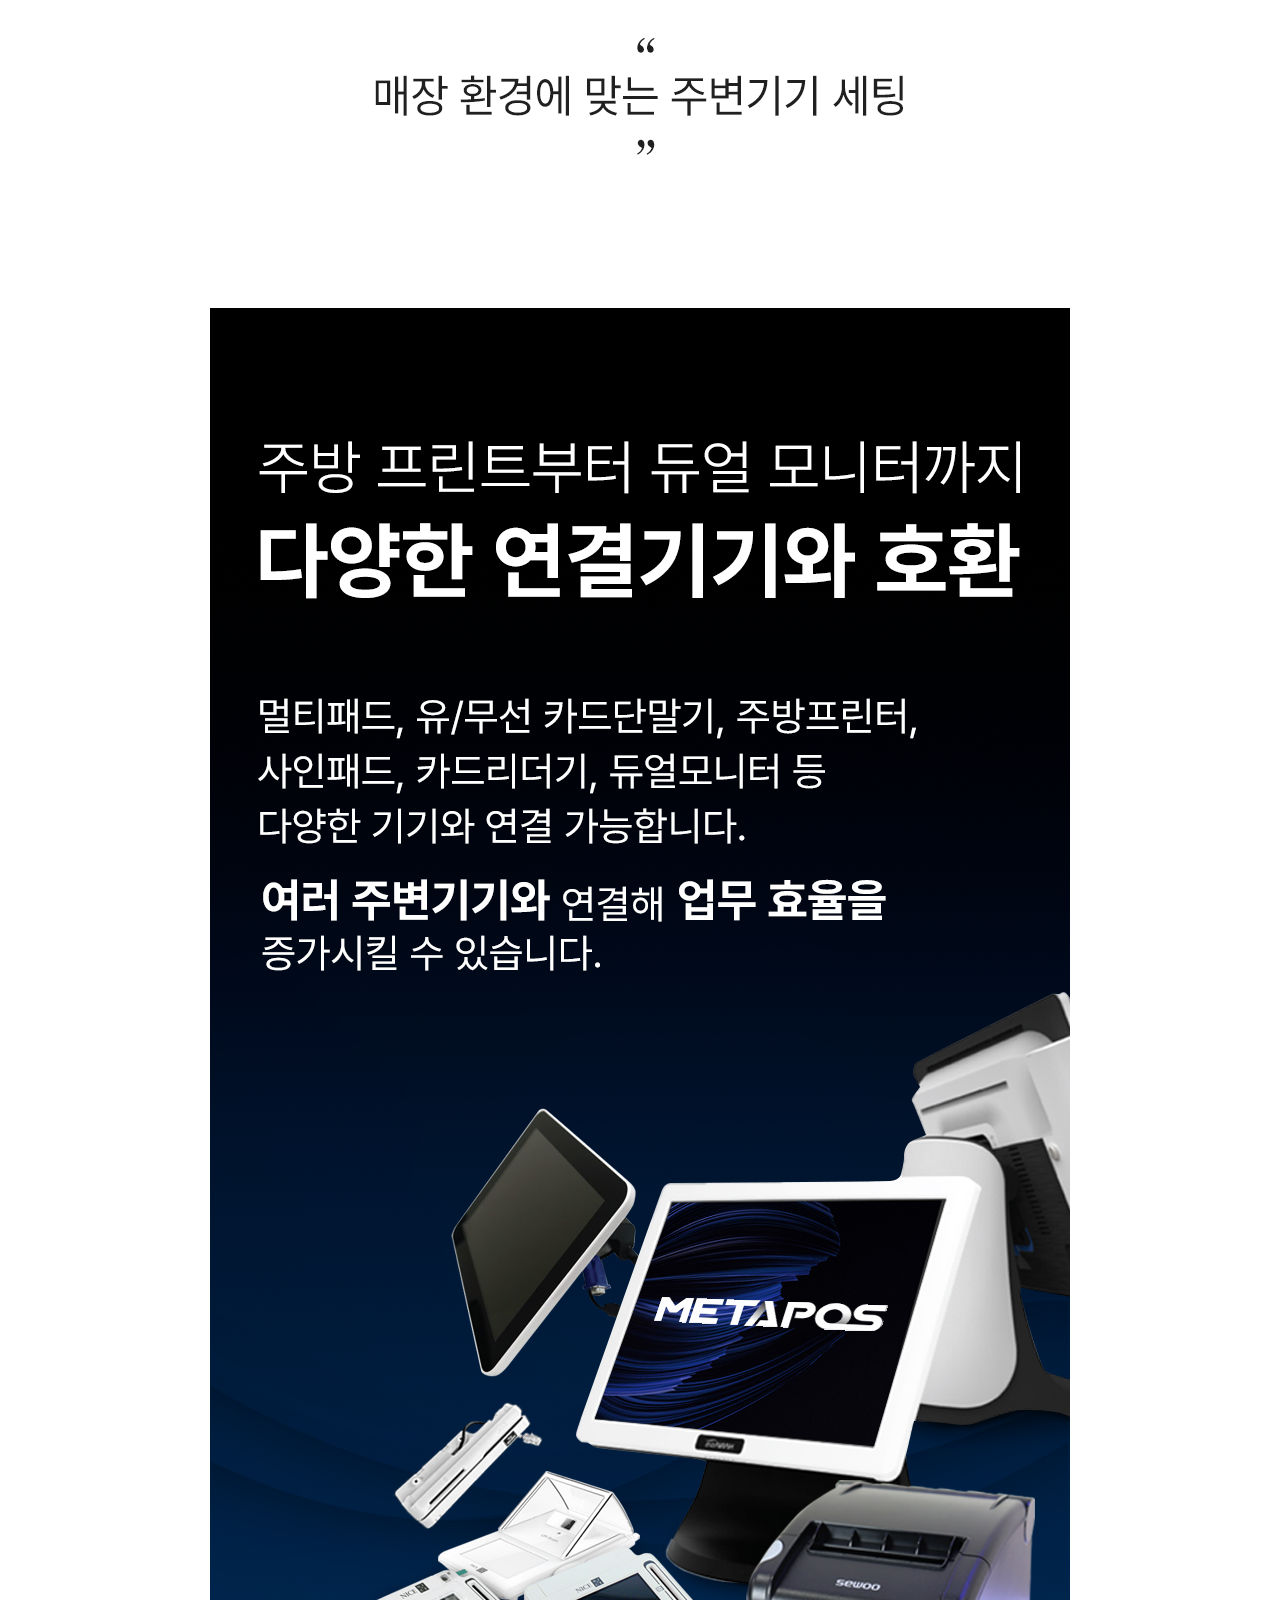
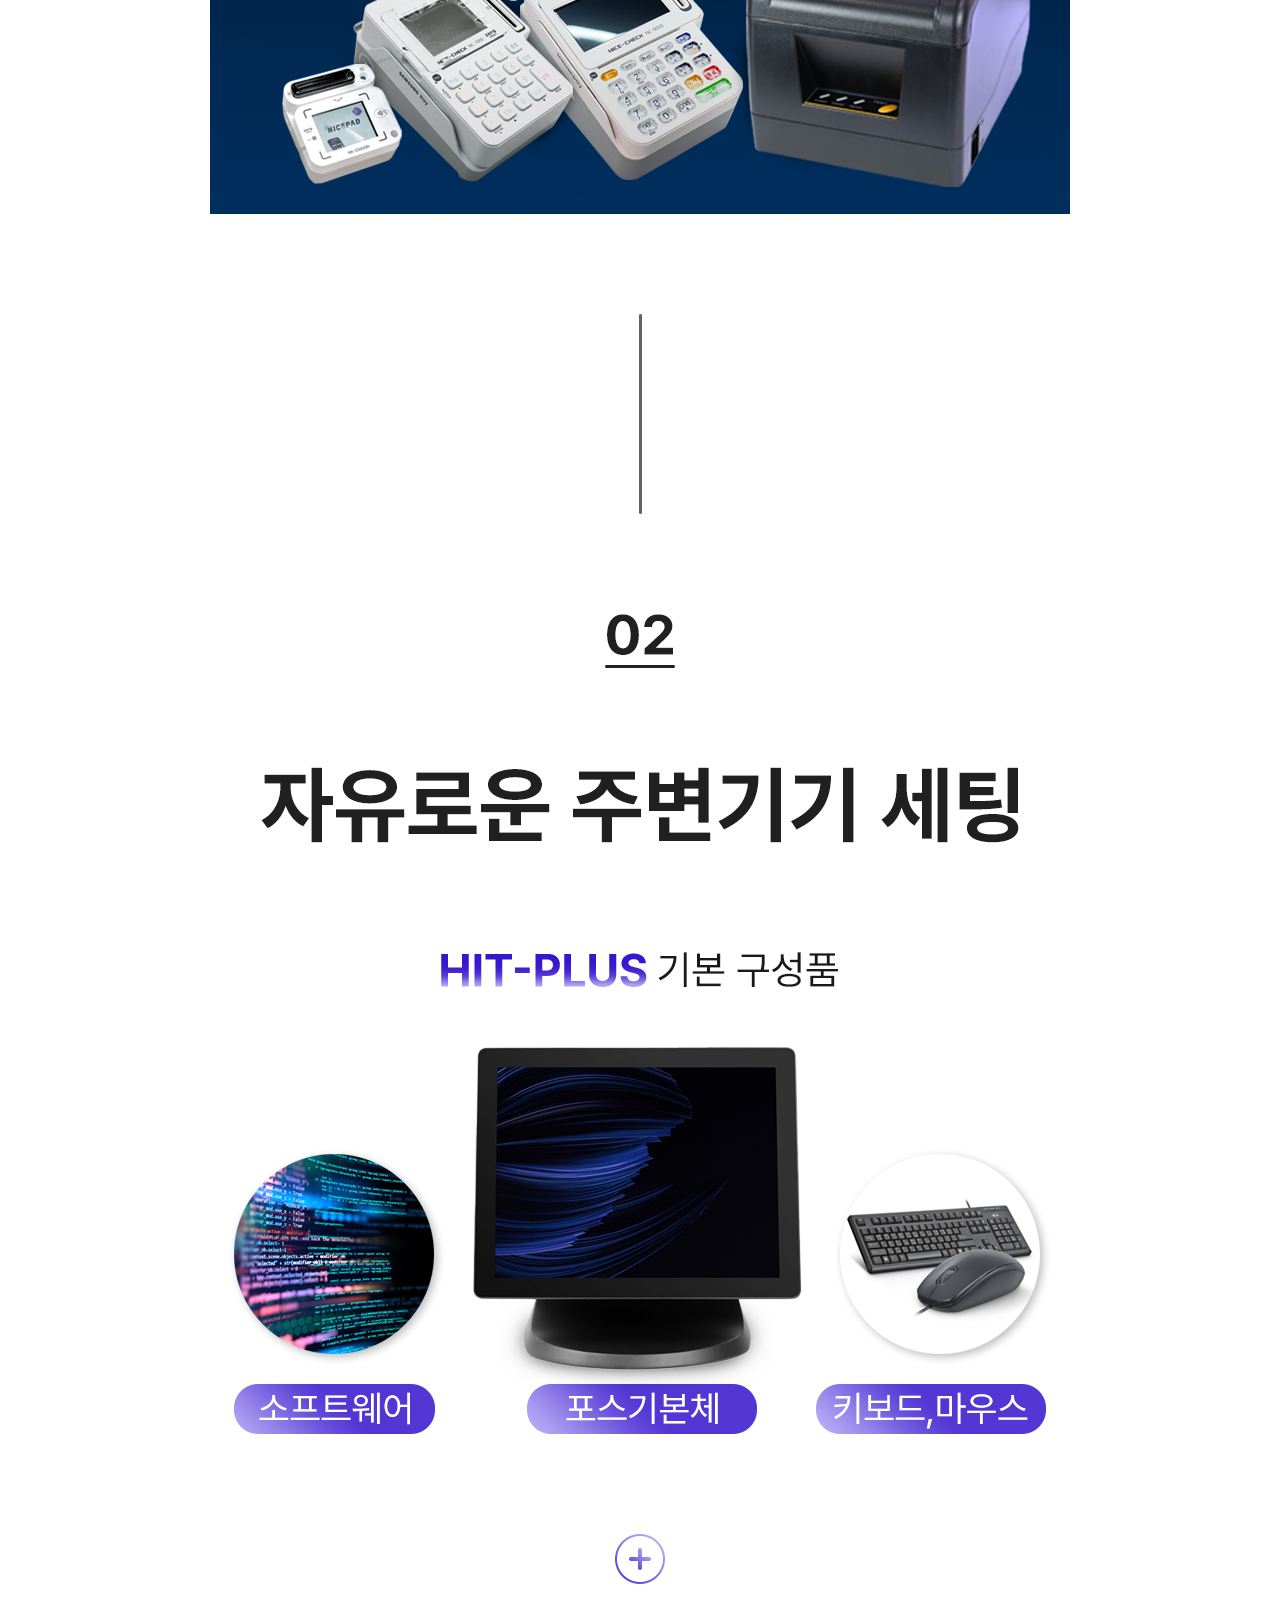
==== commit 04389384: "Update index.html" ====
--- a/index.html
+++ b/index.html
@@ -10,7 +10,7 @@
 <body>
   <div class="detail_page">
     <img src="img/pos1.jpg" alt="">
-    <img src="img/02.gif" alt="">
+
     <img src="img/pos2.png" alt="">
     <img src="img/pos3.png" alt="">
     <img src="img/pos3-2.png" alt="">
@@ -18,6 +18,7 @@
     <img src="img/pos5.png" alt="">
     <img src="img/구매만족도.gif" alt="">
     <img src="img/pos4.png" alt="">
+    <img src="img/02.gif" alt="">
   </div>
 </body>
 </html>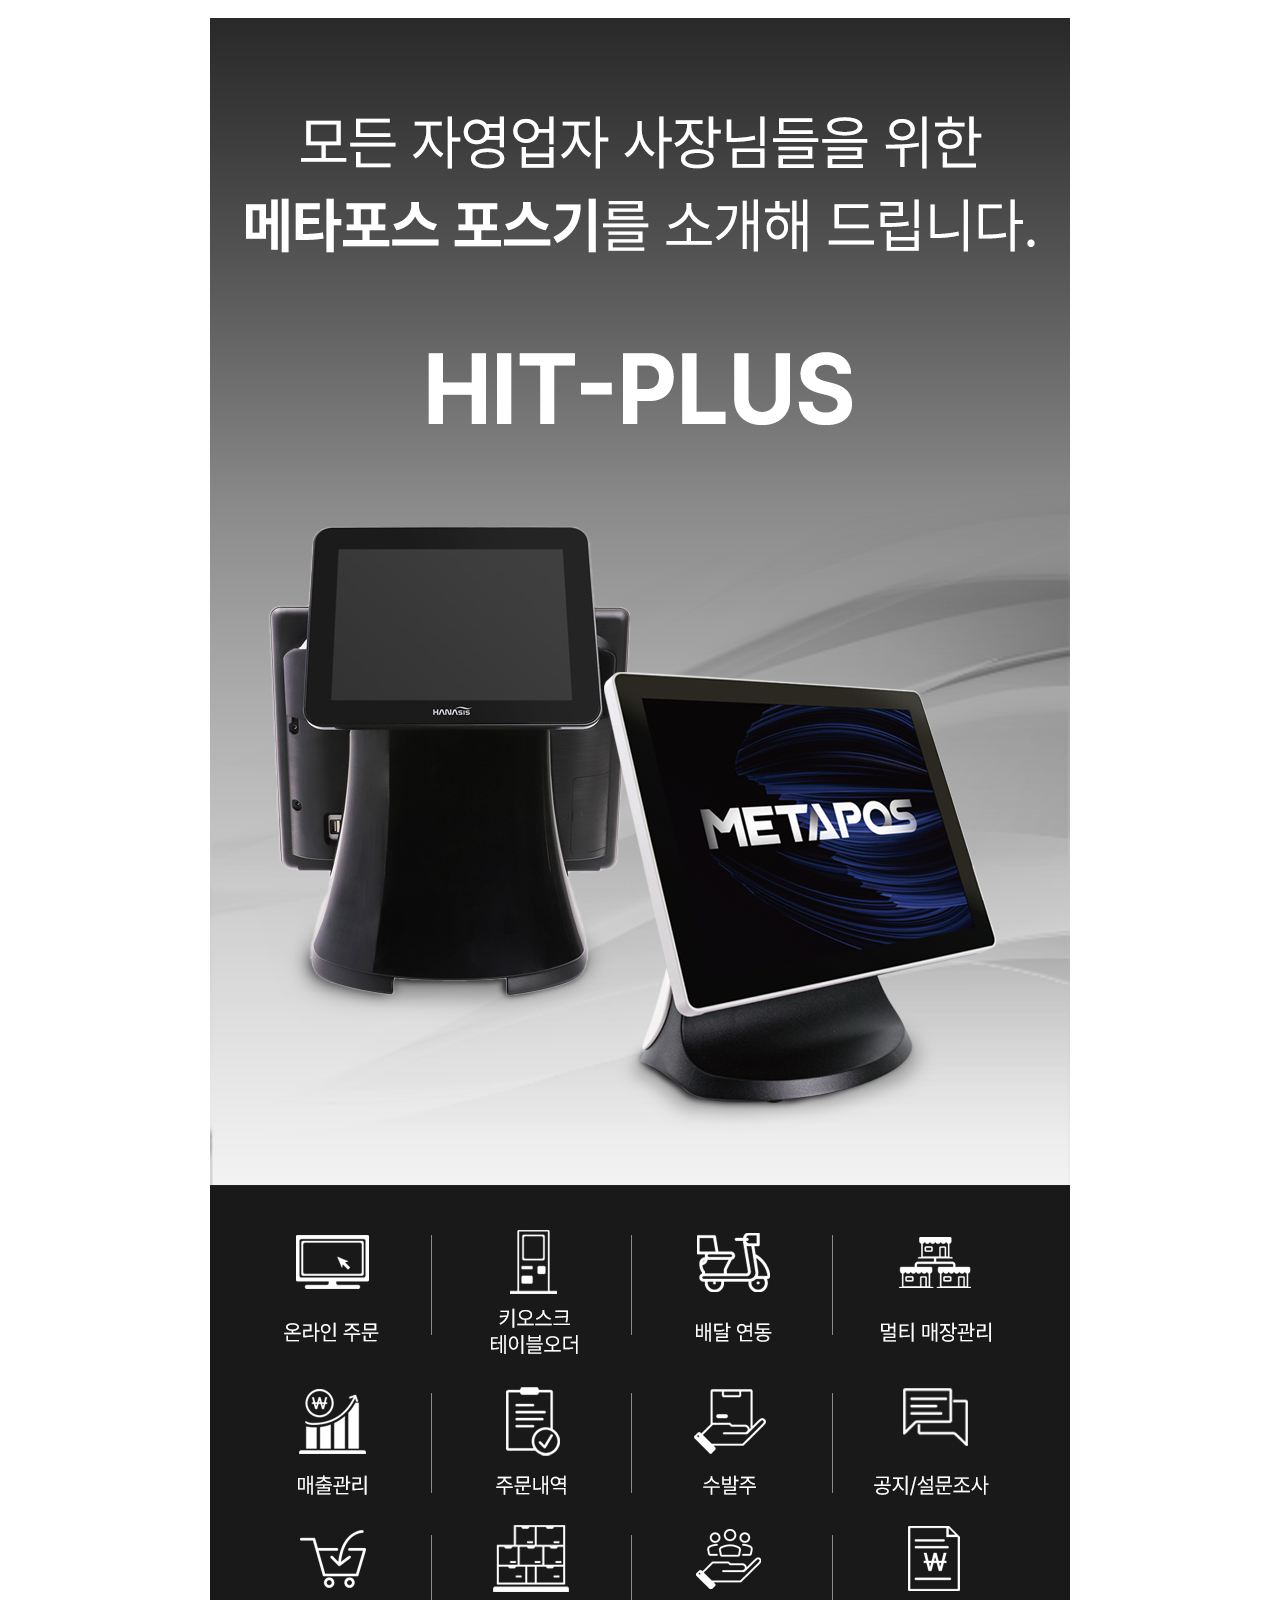
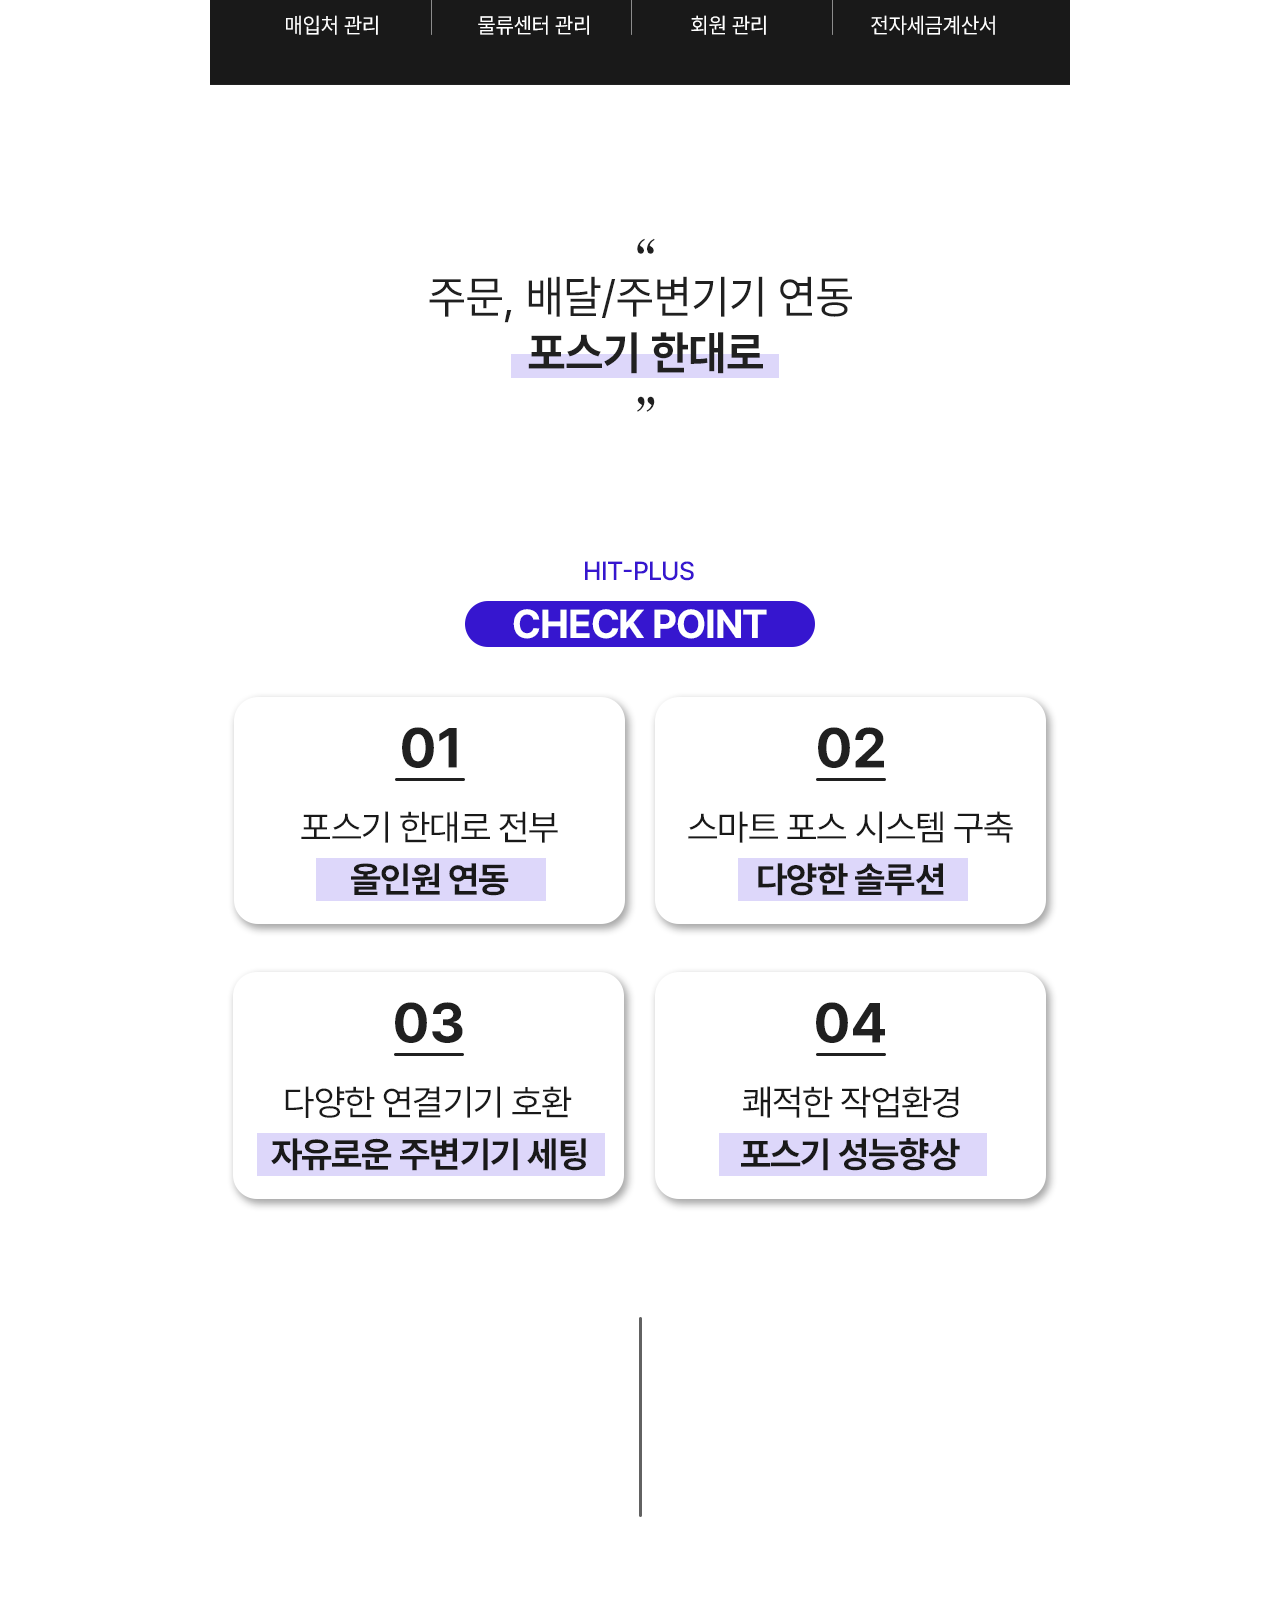
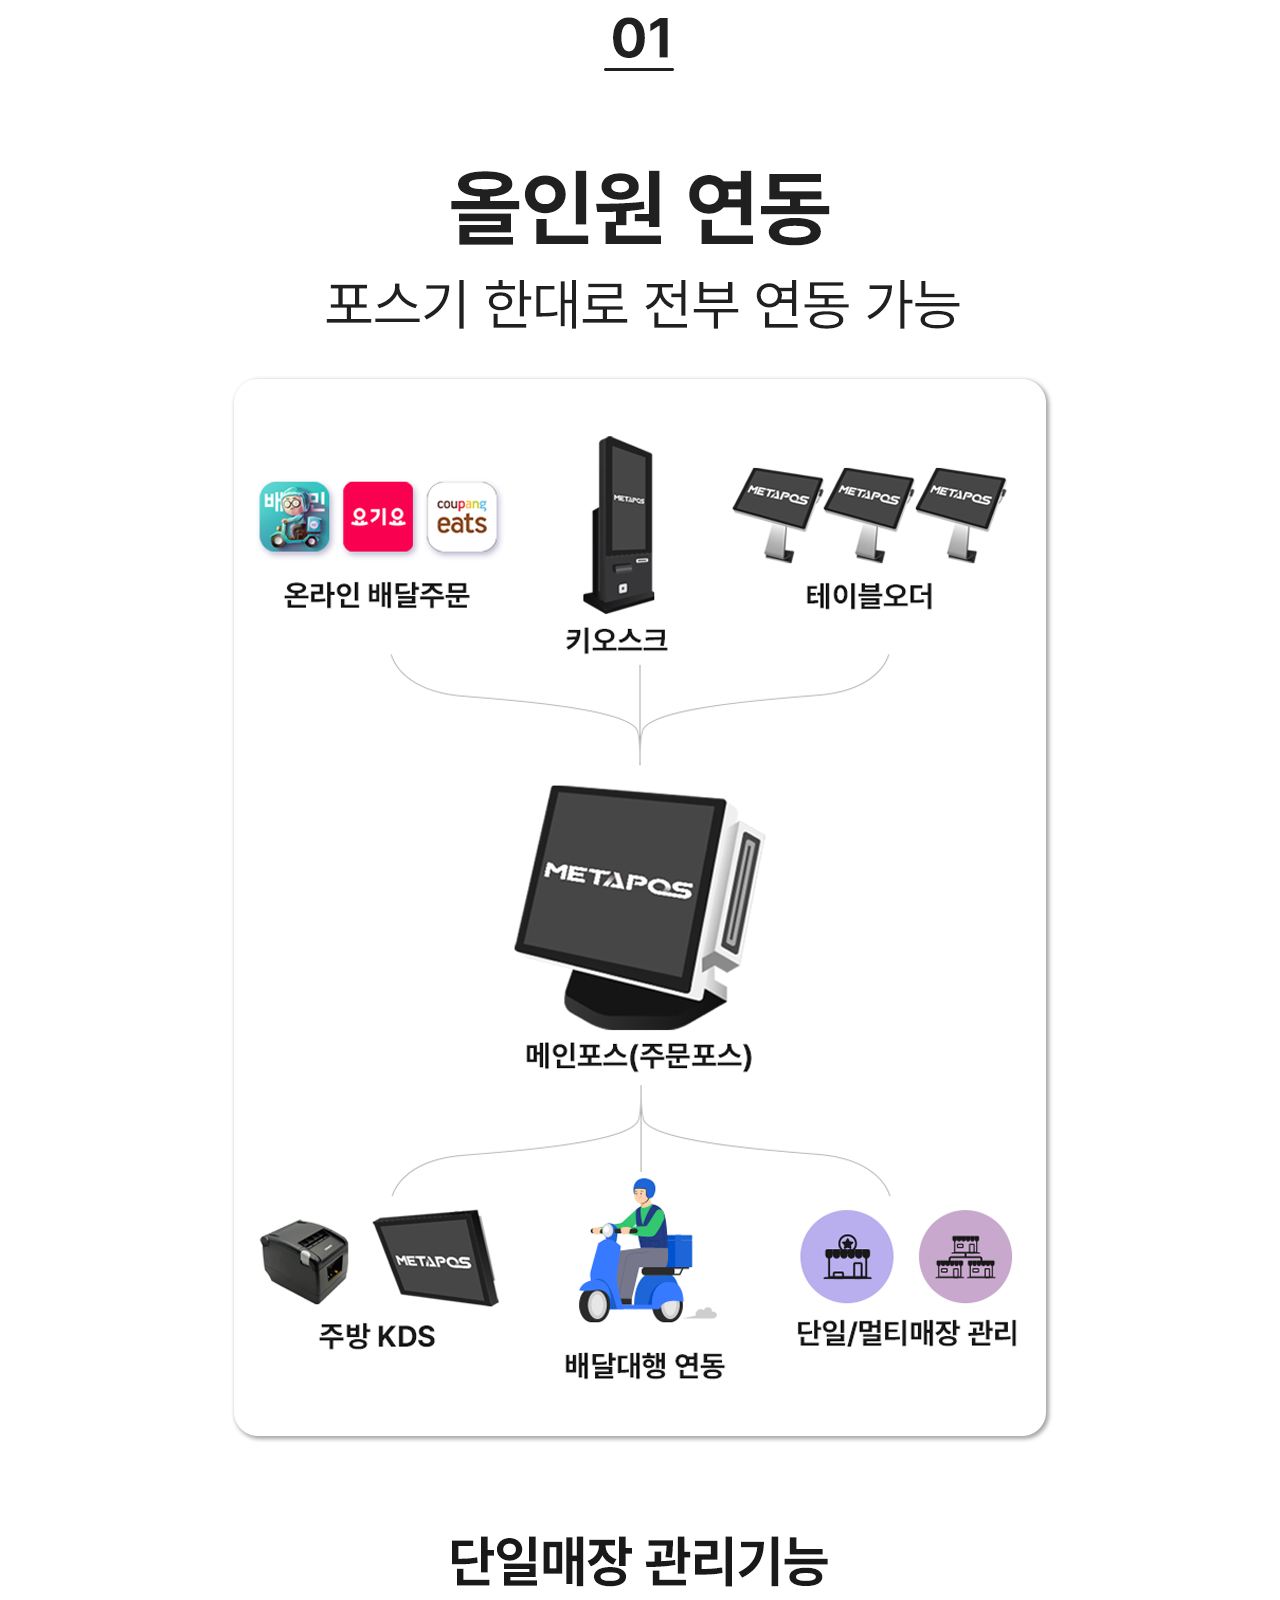
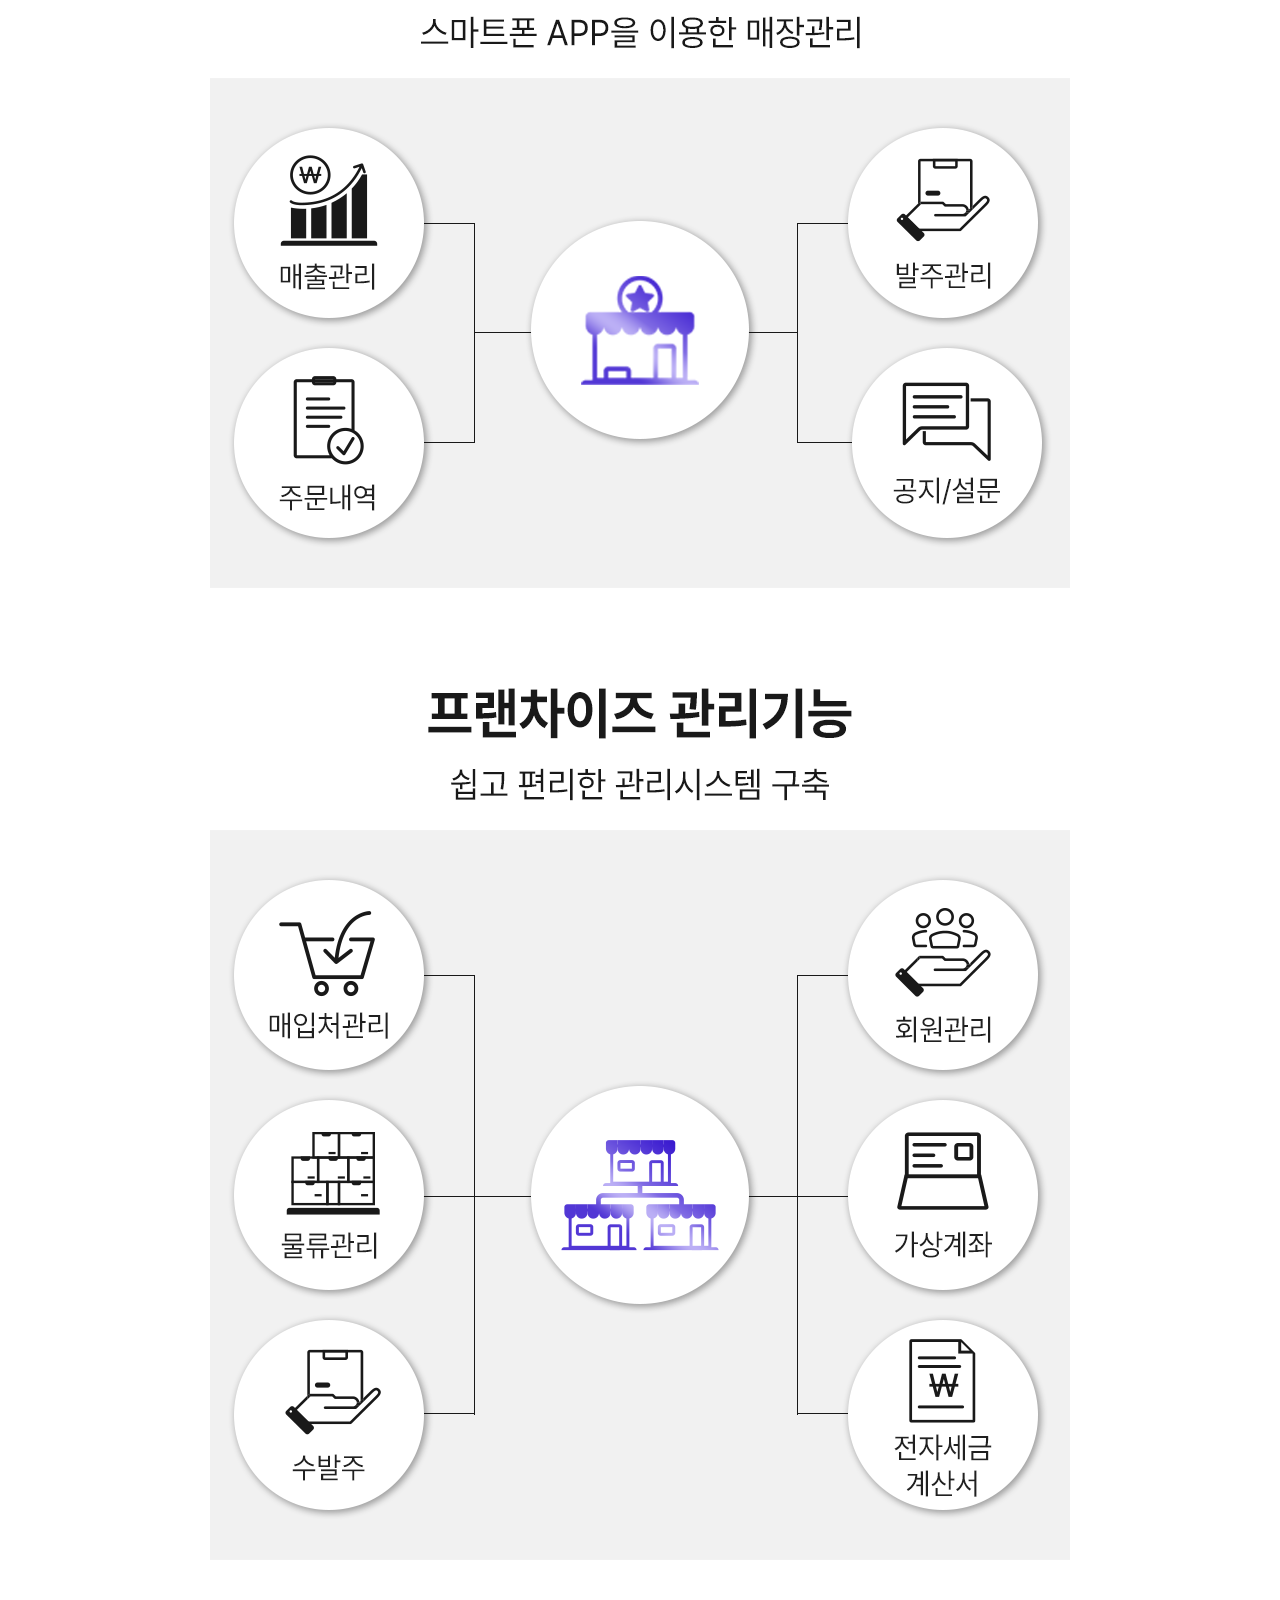
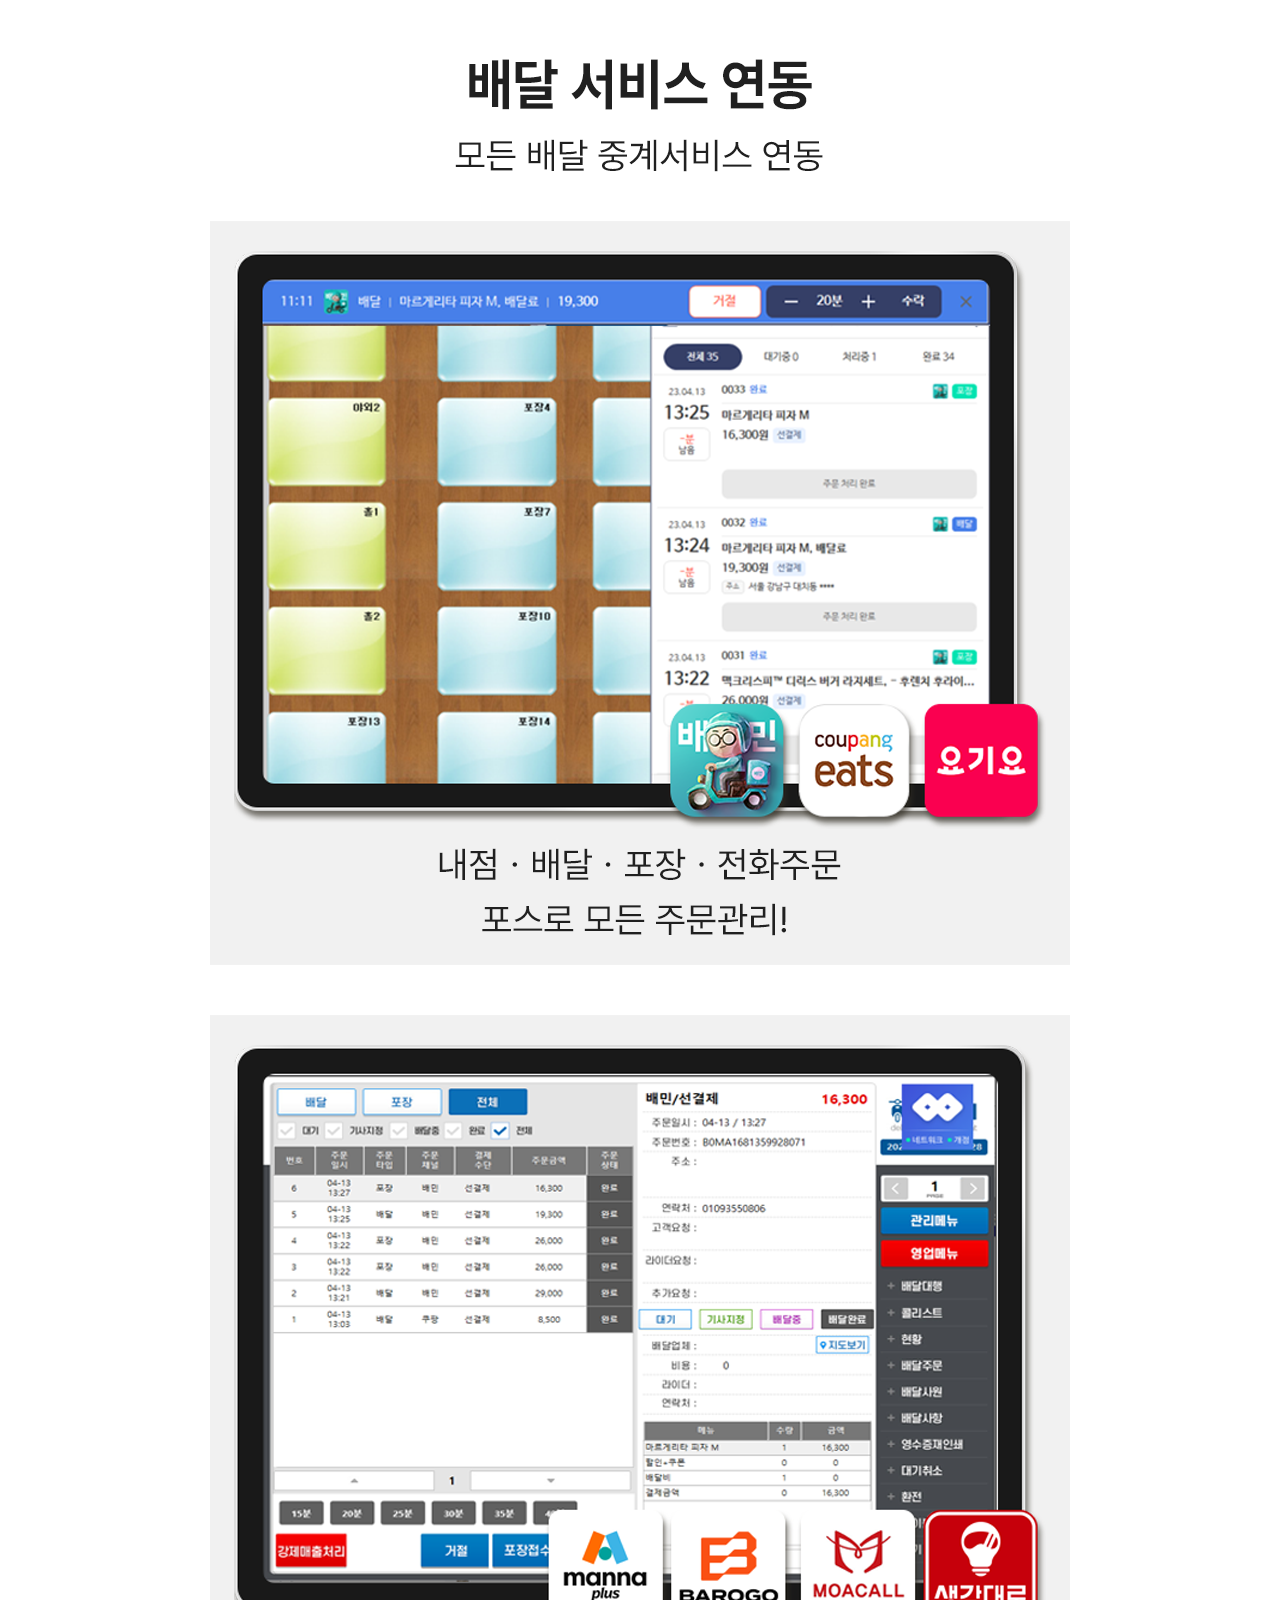
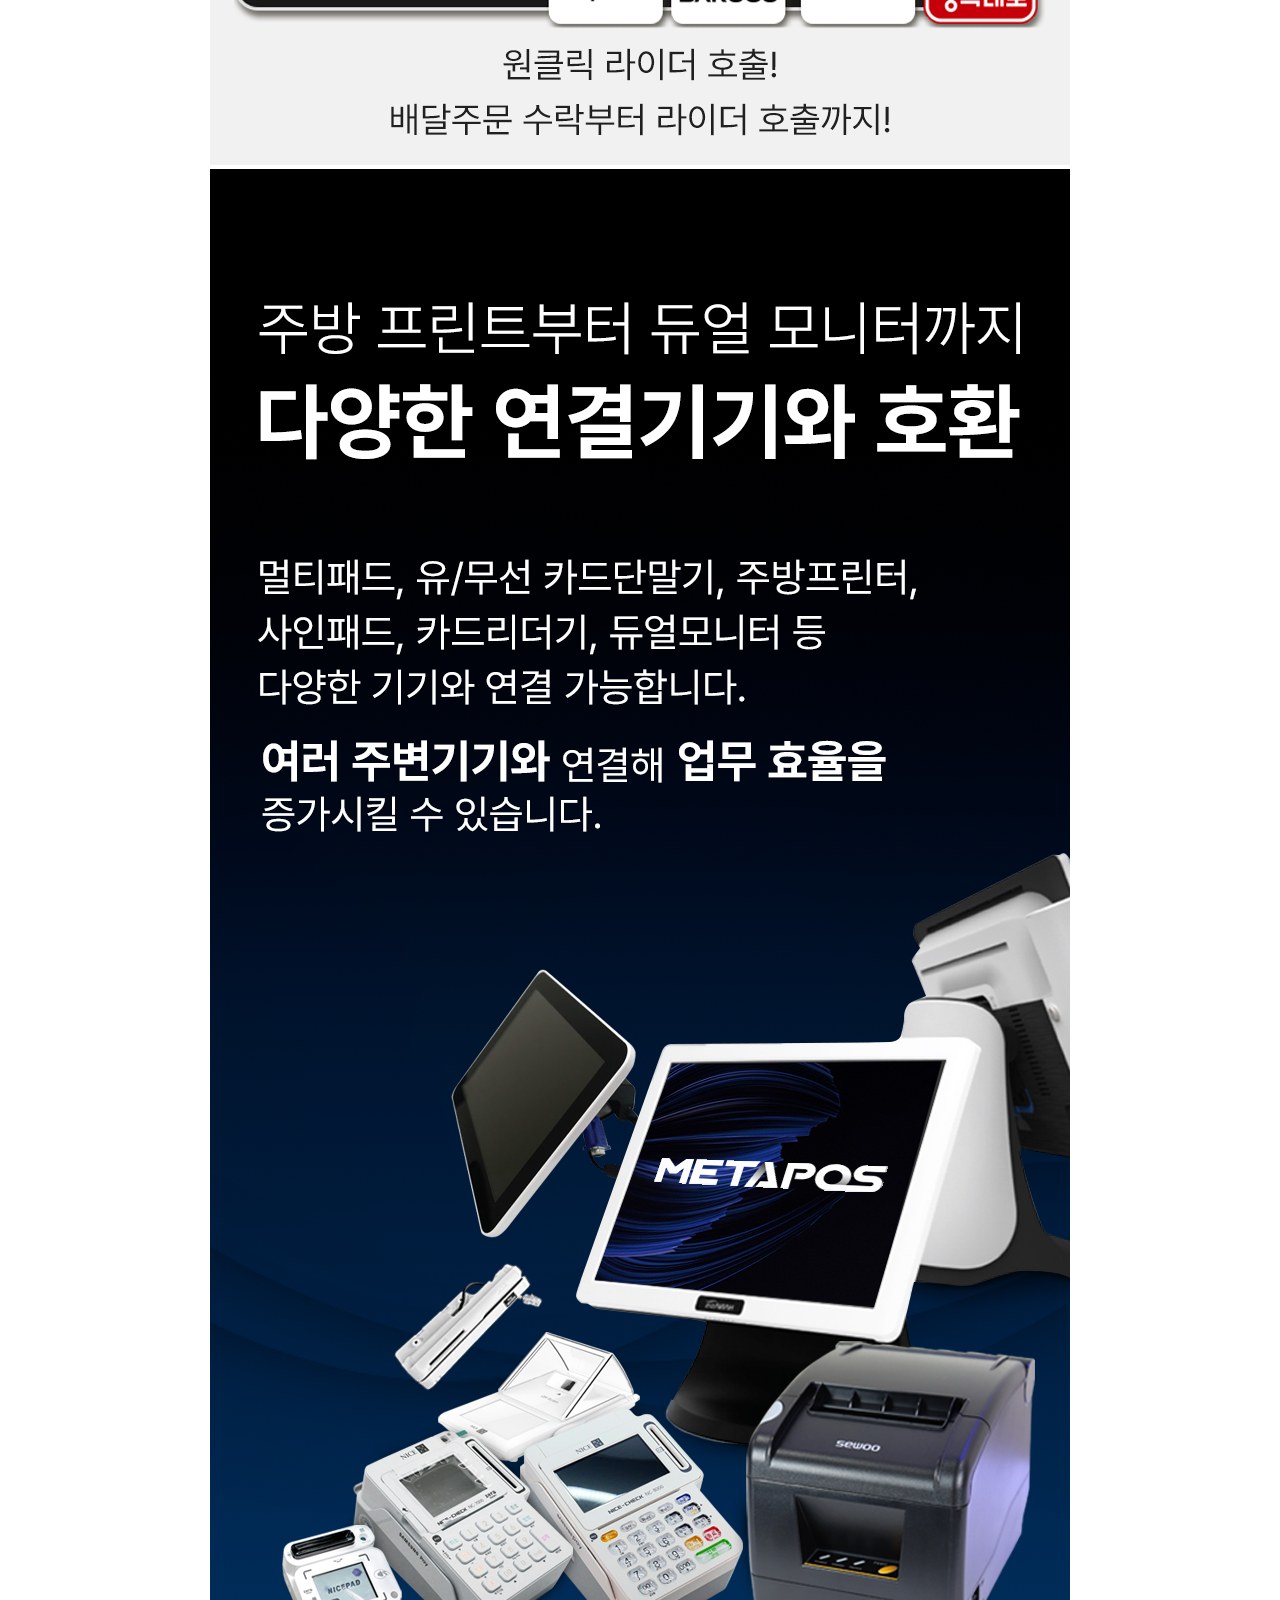
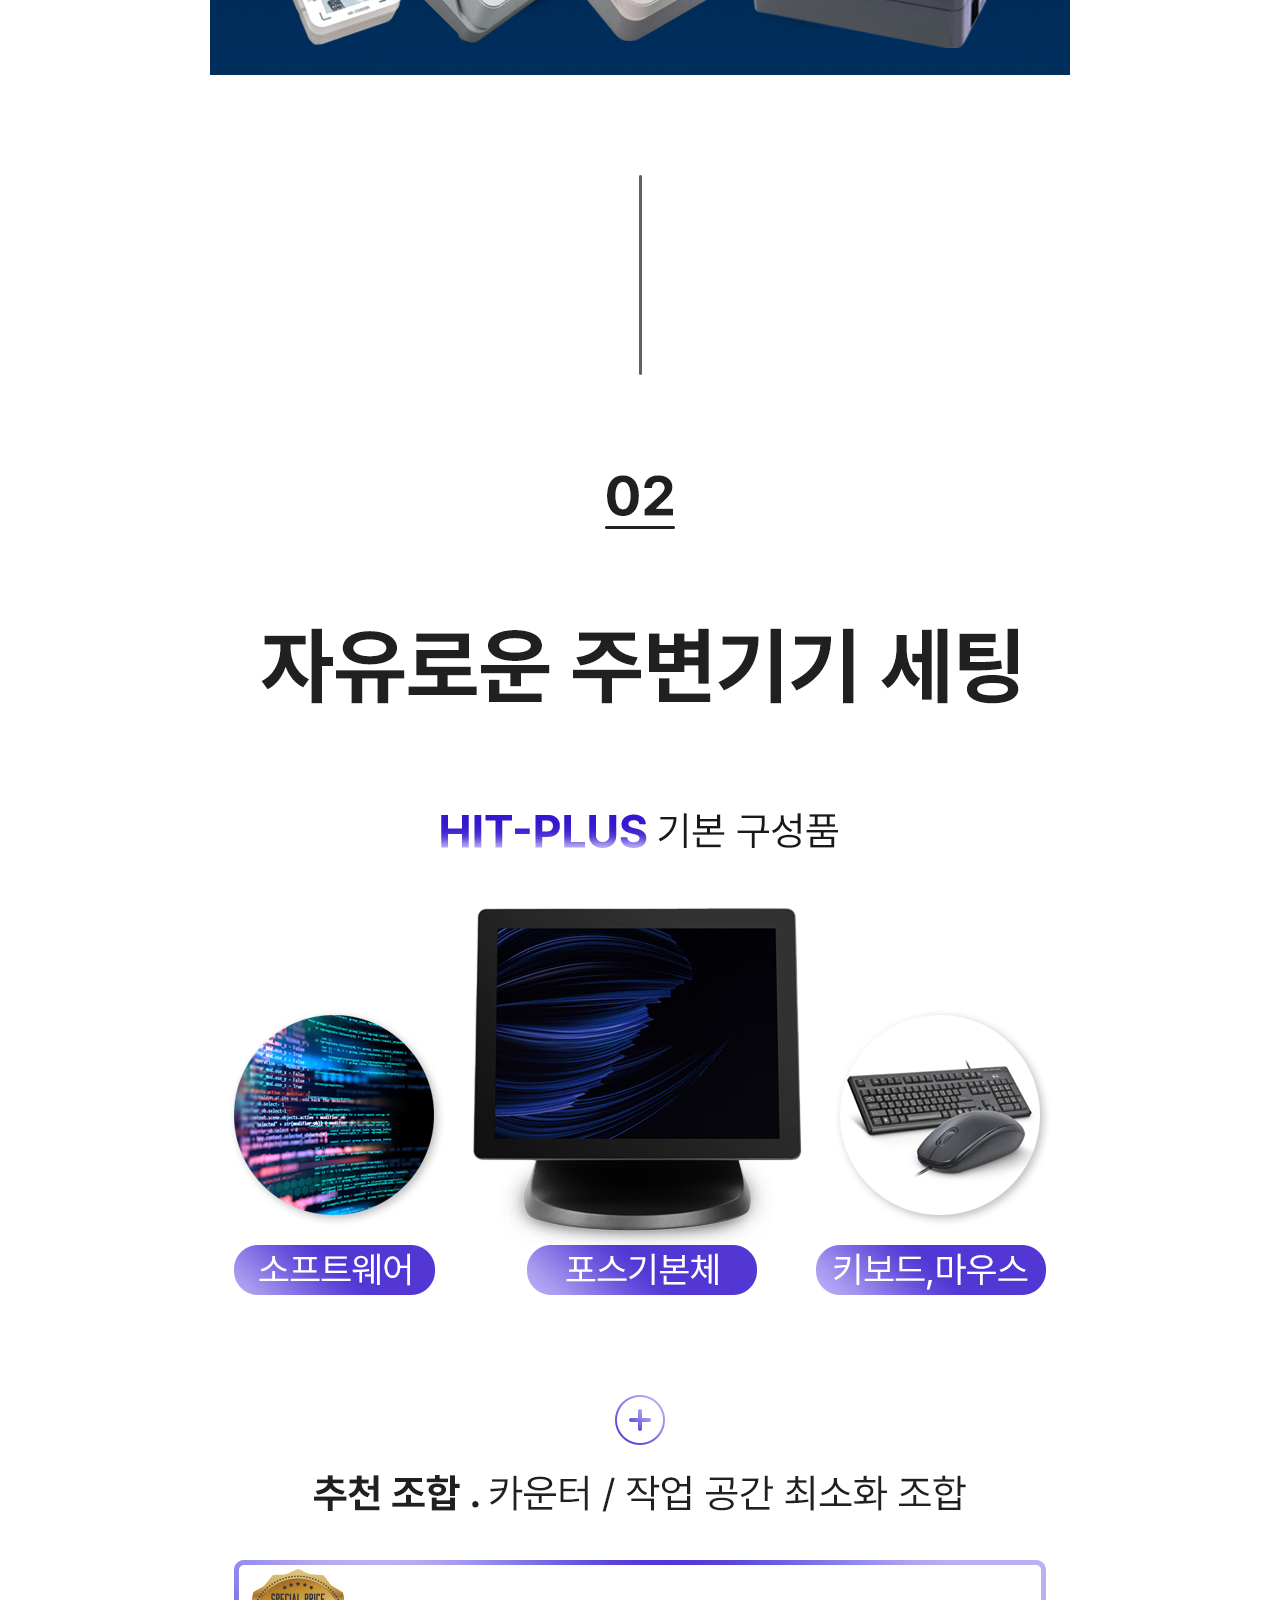
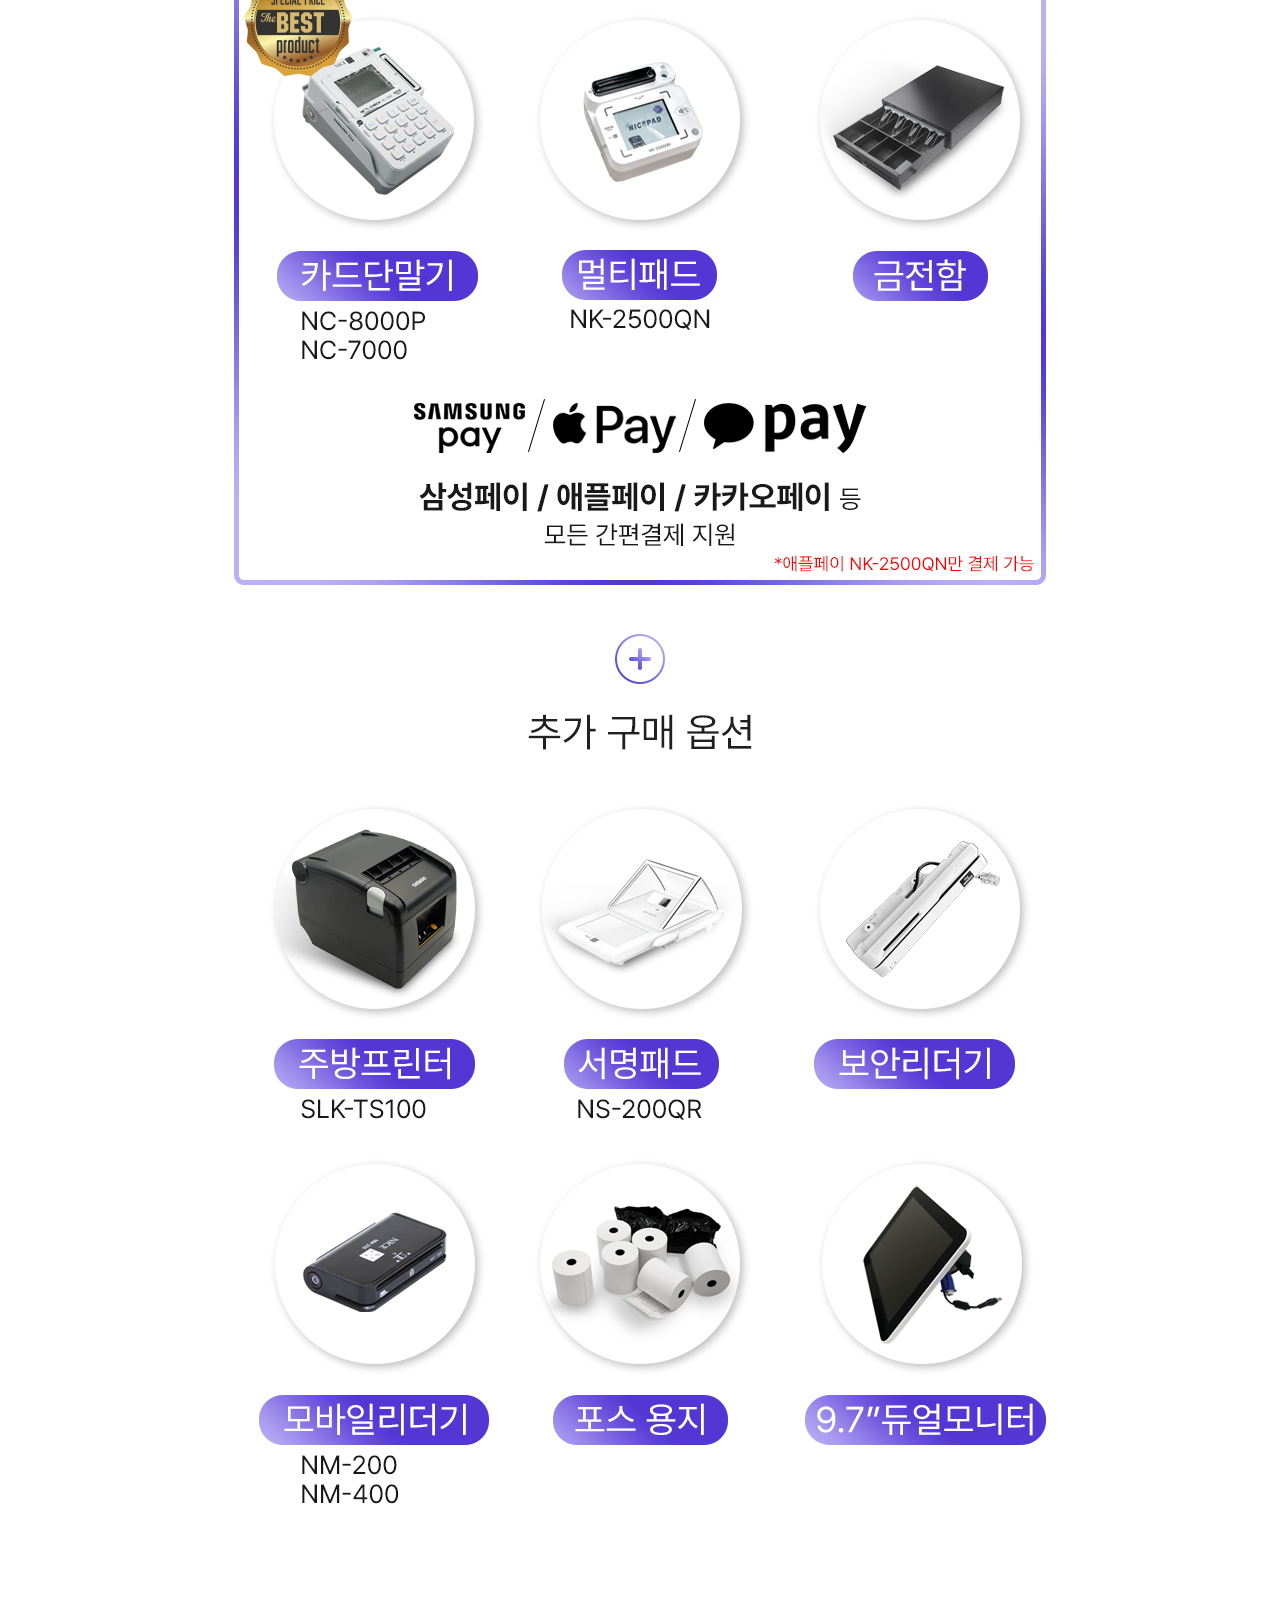
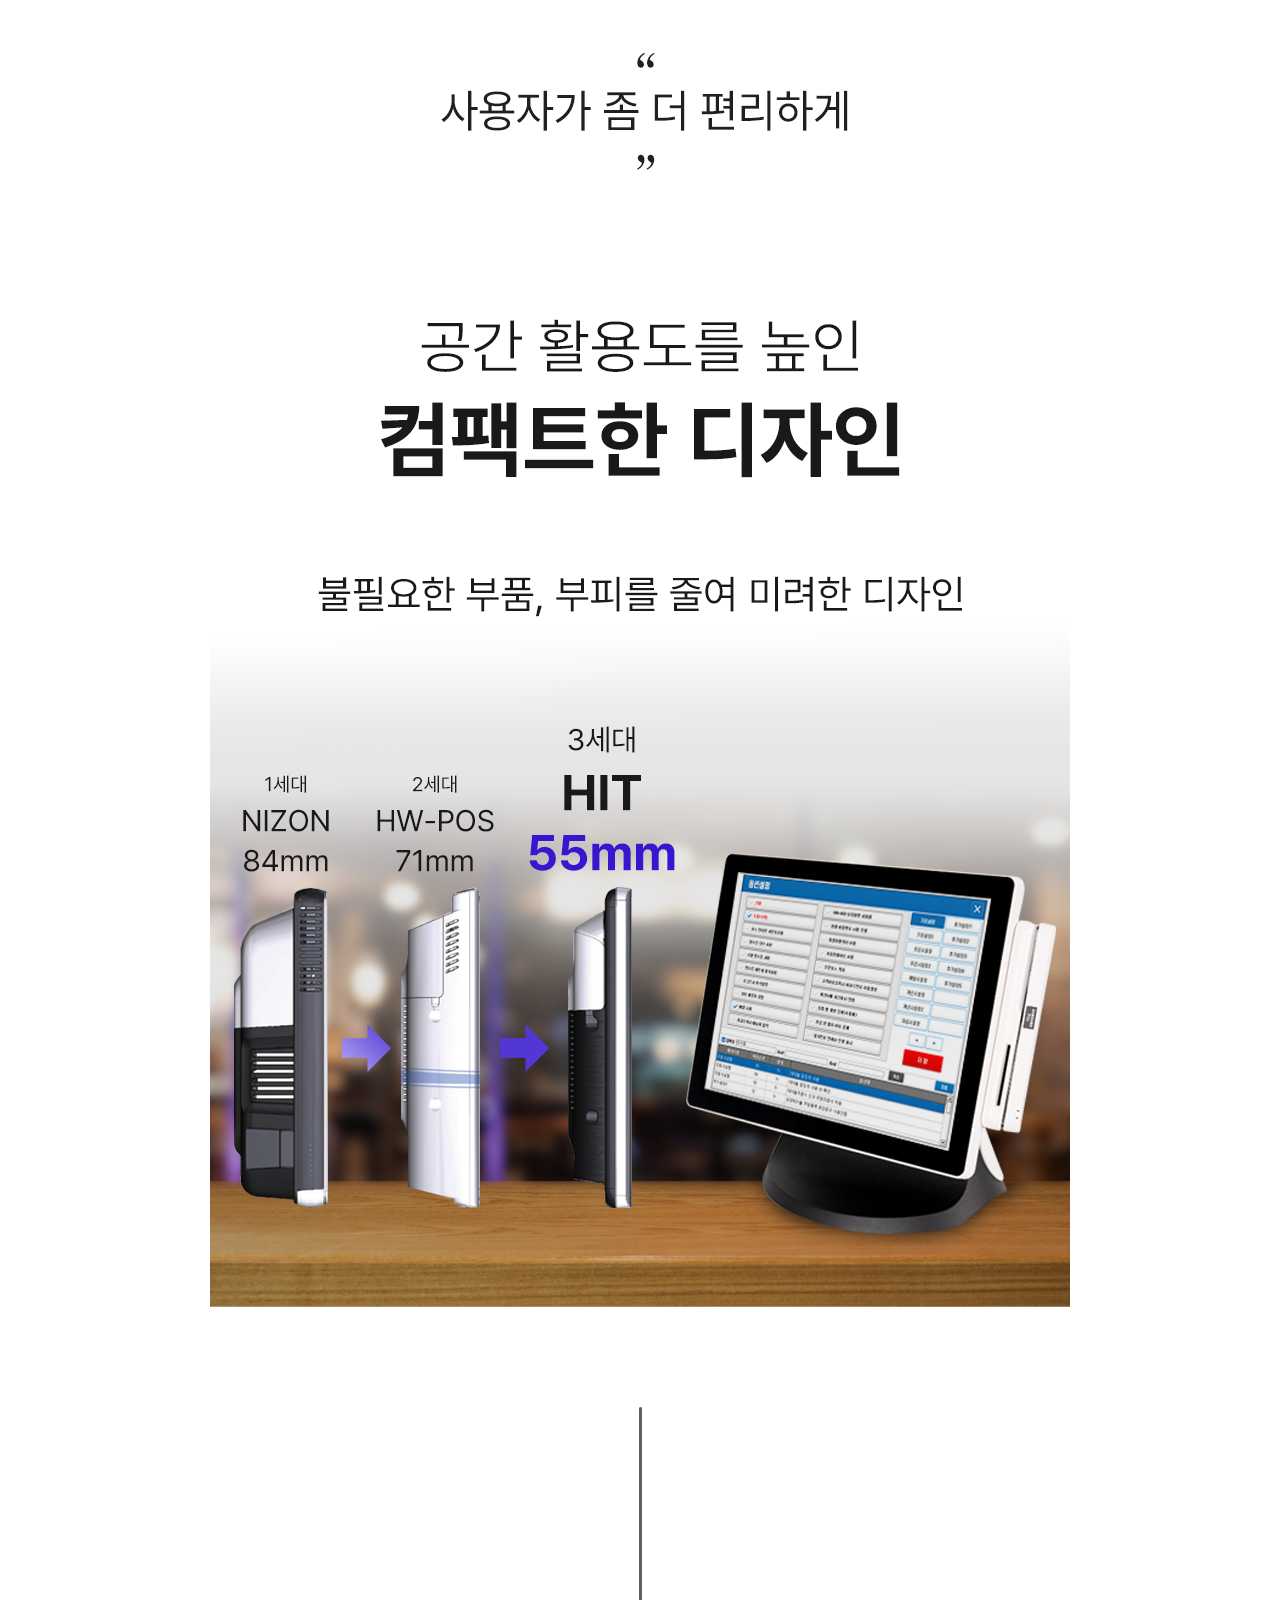
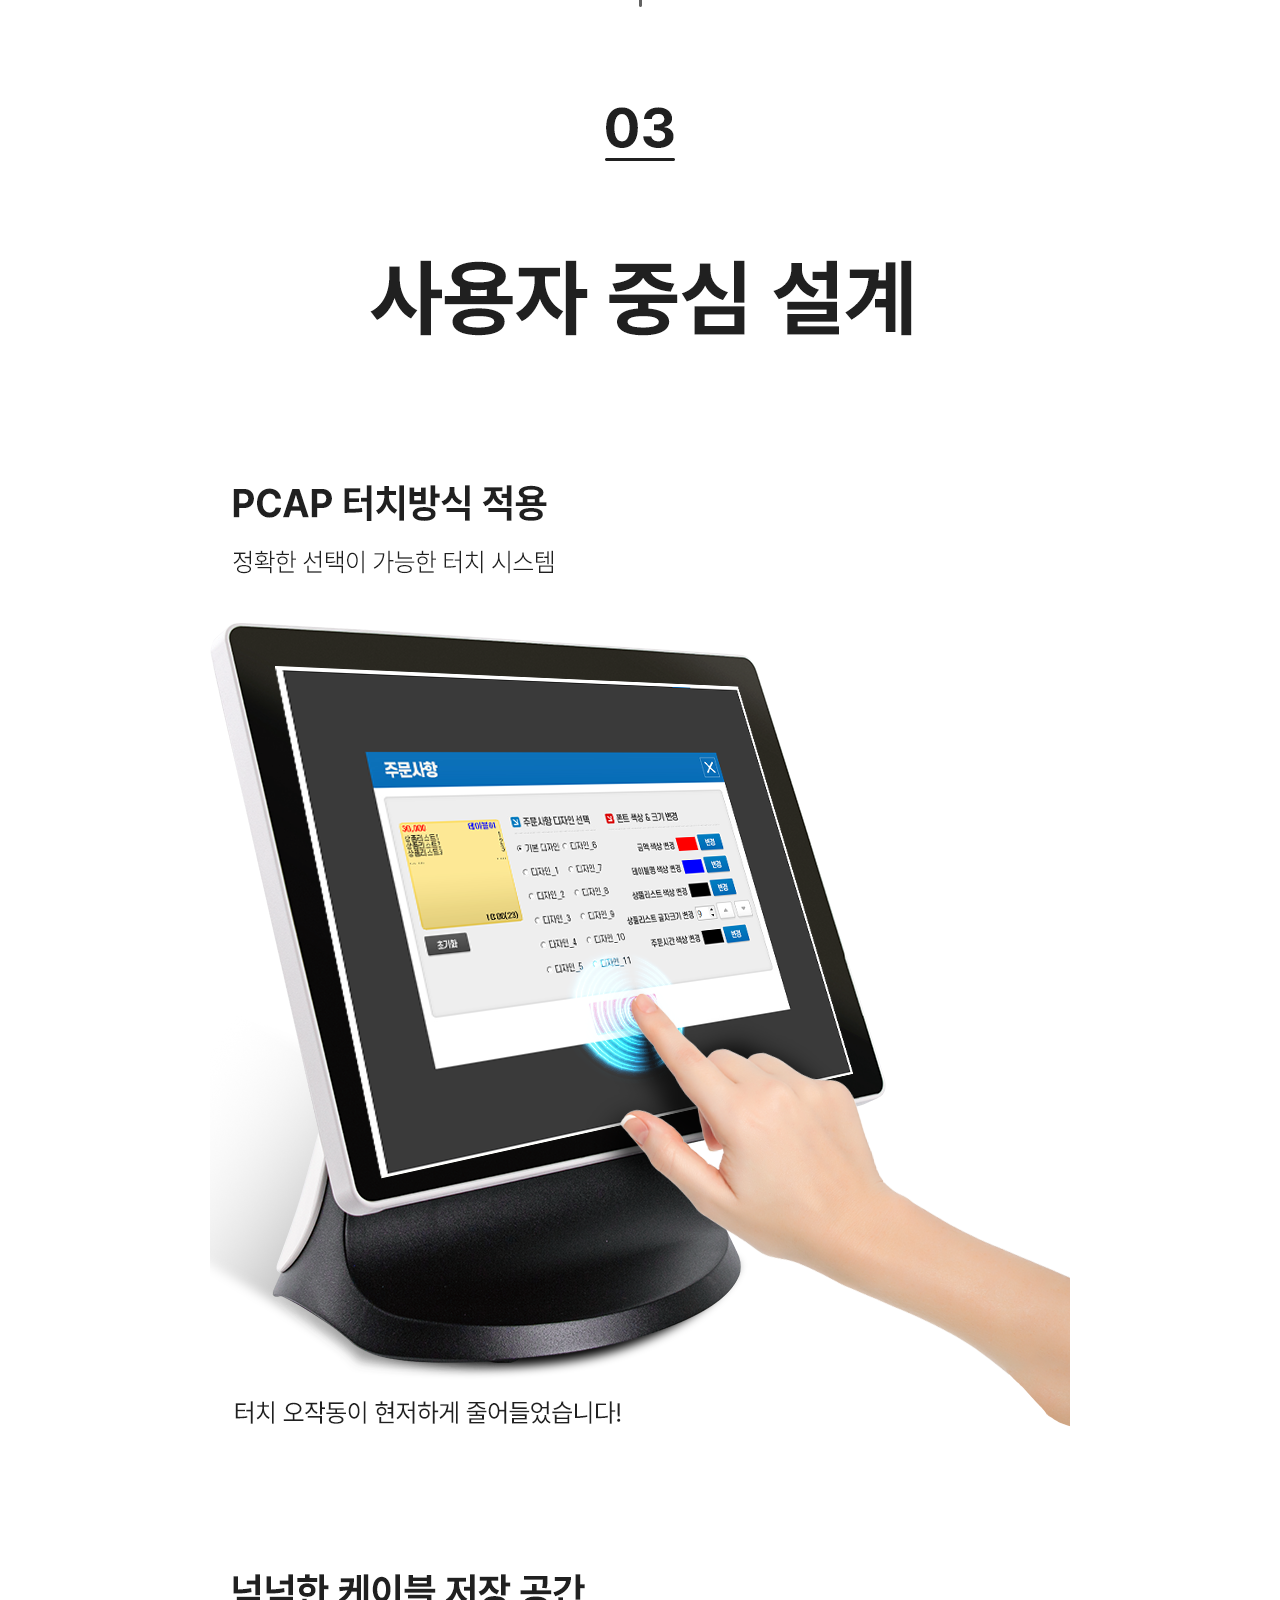
==== commit 2551b7a2: "a" ====
--- a/index.html
+++ b/index.html
@@ -10,11 +10,10 @@
 <body>
   <div class="detail_page">
     <img src="img/pos1.jpg" alt="">
-
+    <img src="img/main.png" alt="">
     <img src="img/pos2.png" alt="">
     <img src="img/pos3.png" alt="">
     <img src="img/pos3-2.png" alt="">
-    <img src="img/pos3-3.png" alt="">
     <img src="img/pos5.png" alt="">
     <img src="img/구매만족도.gif" alt="">
     <img src="img/pos4.png" alt="">
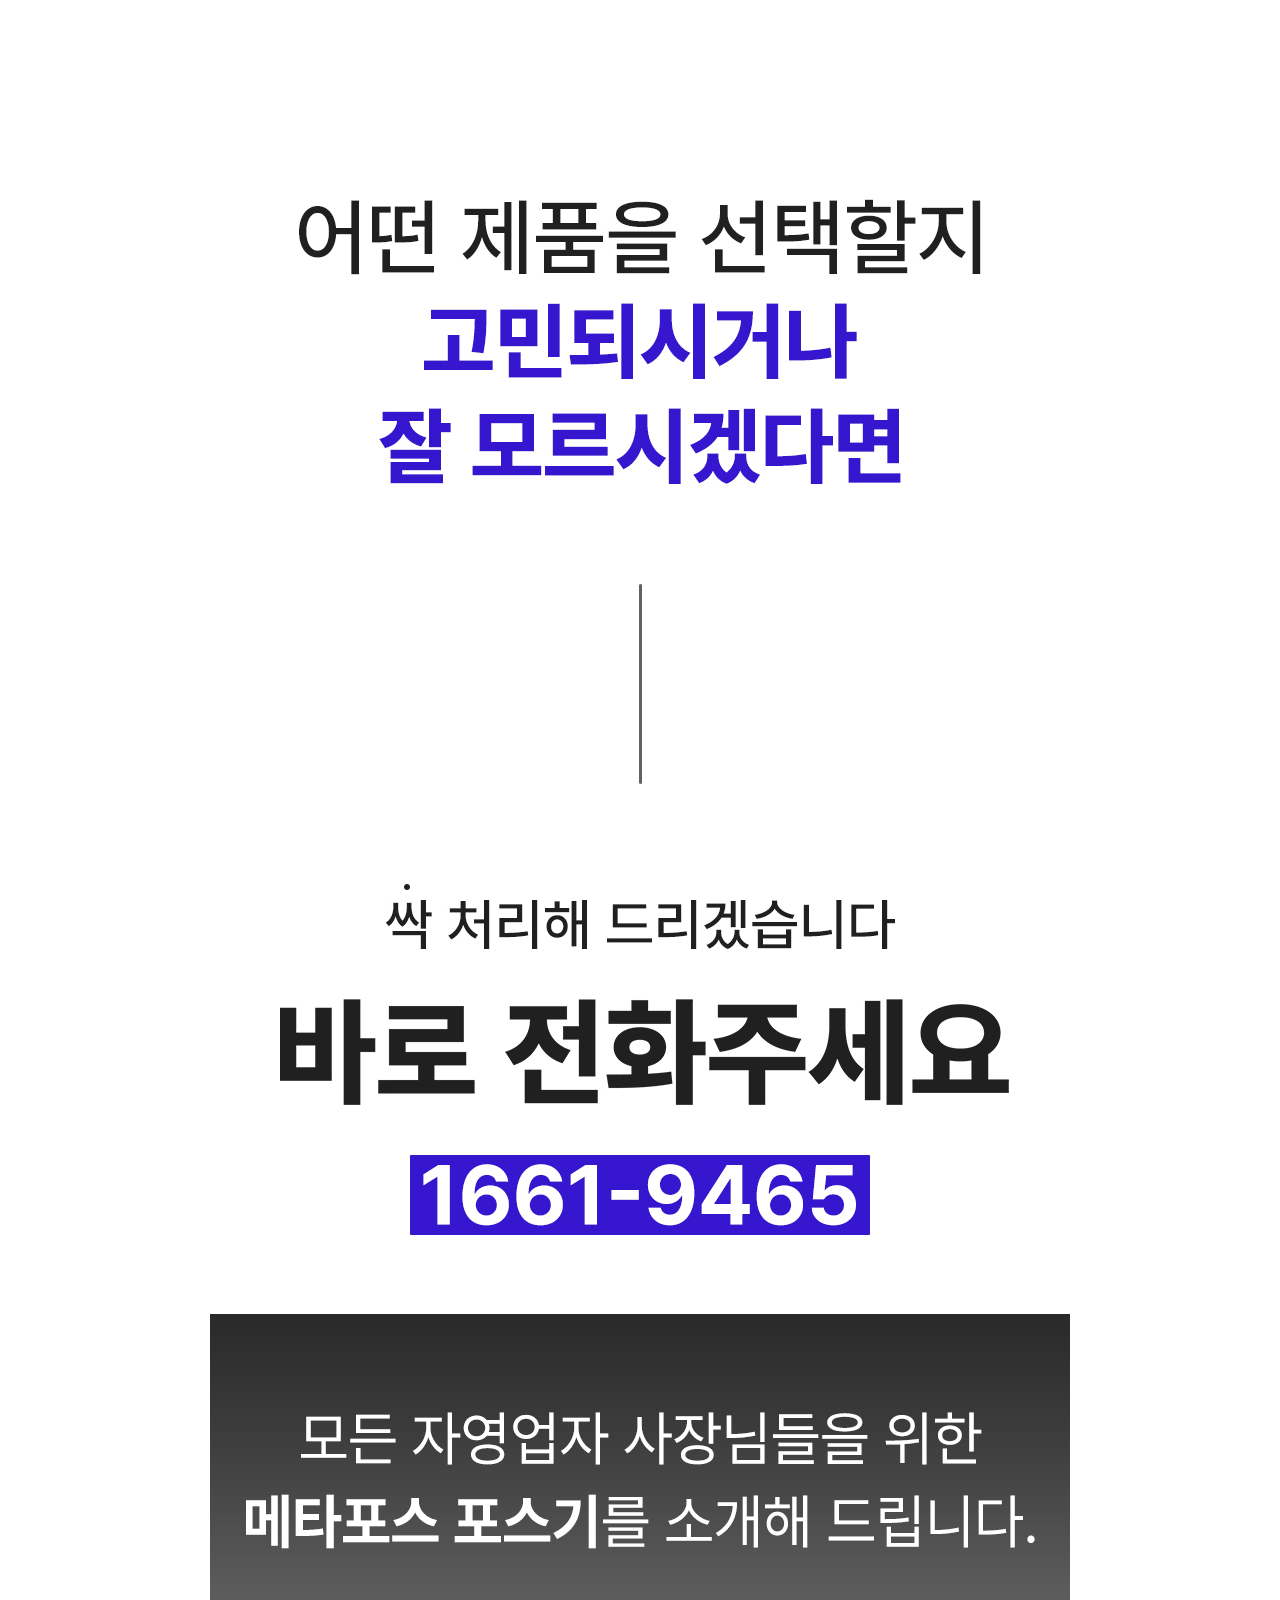
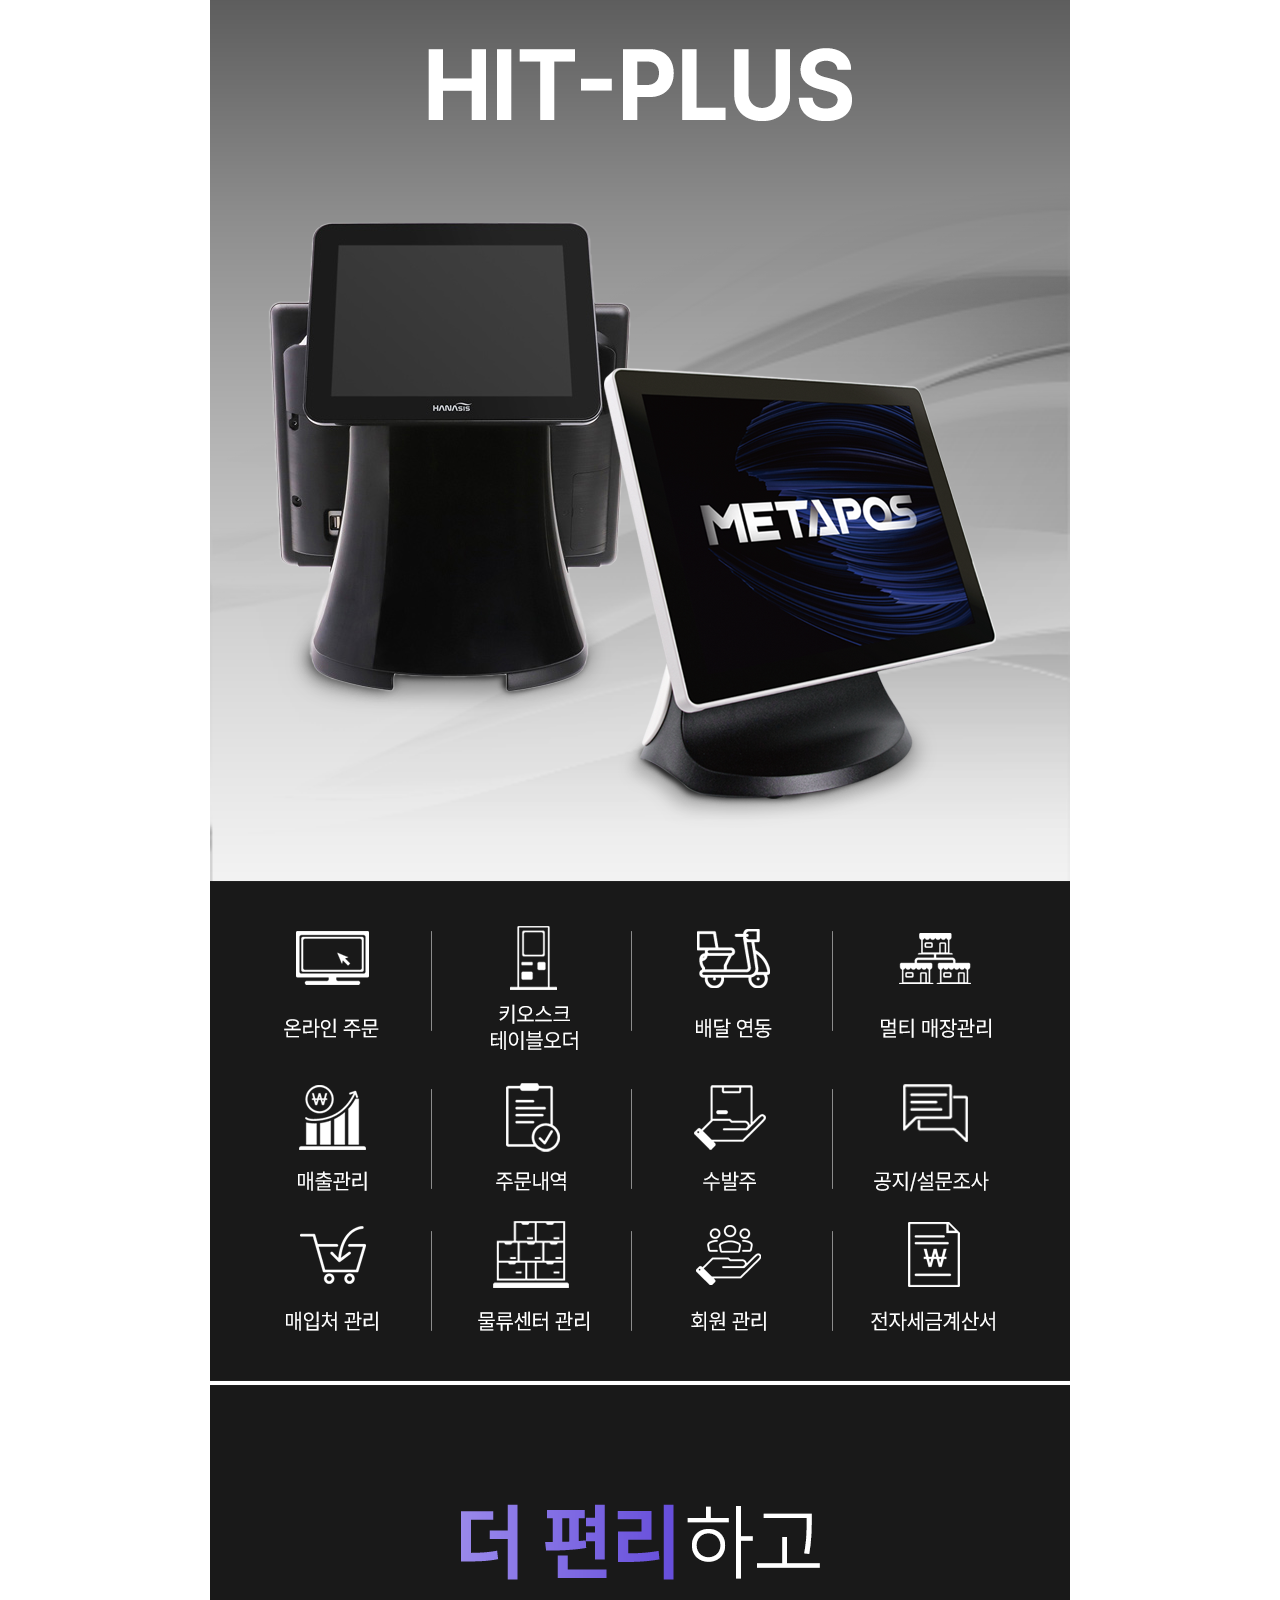
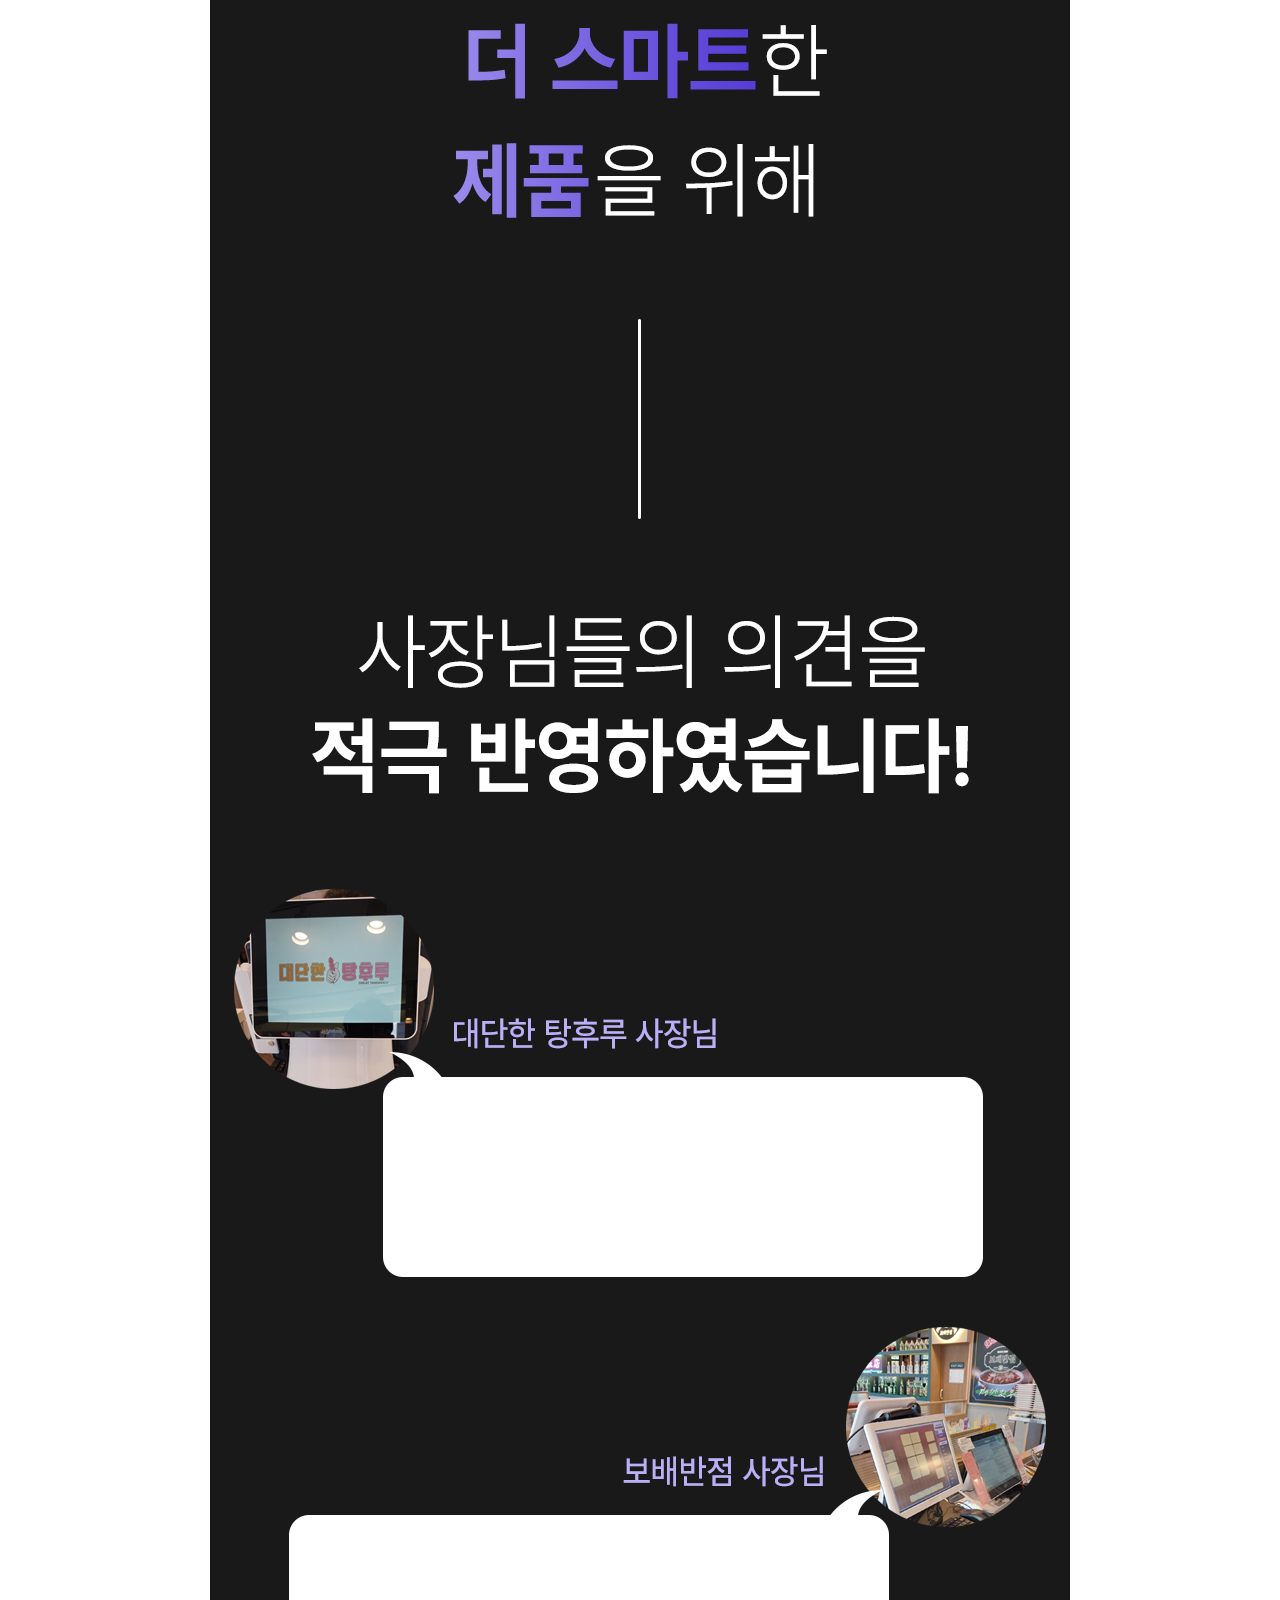
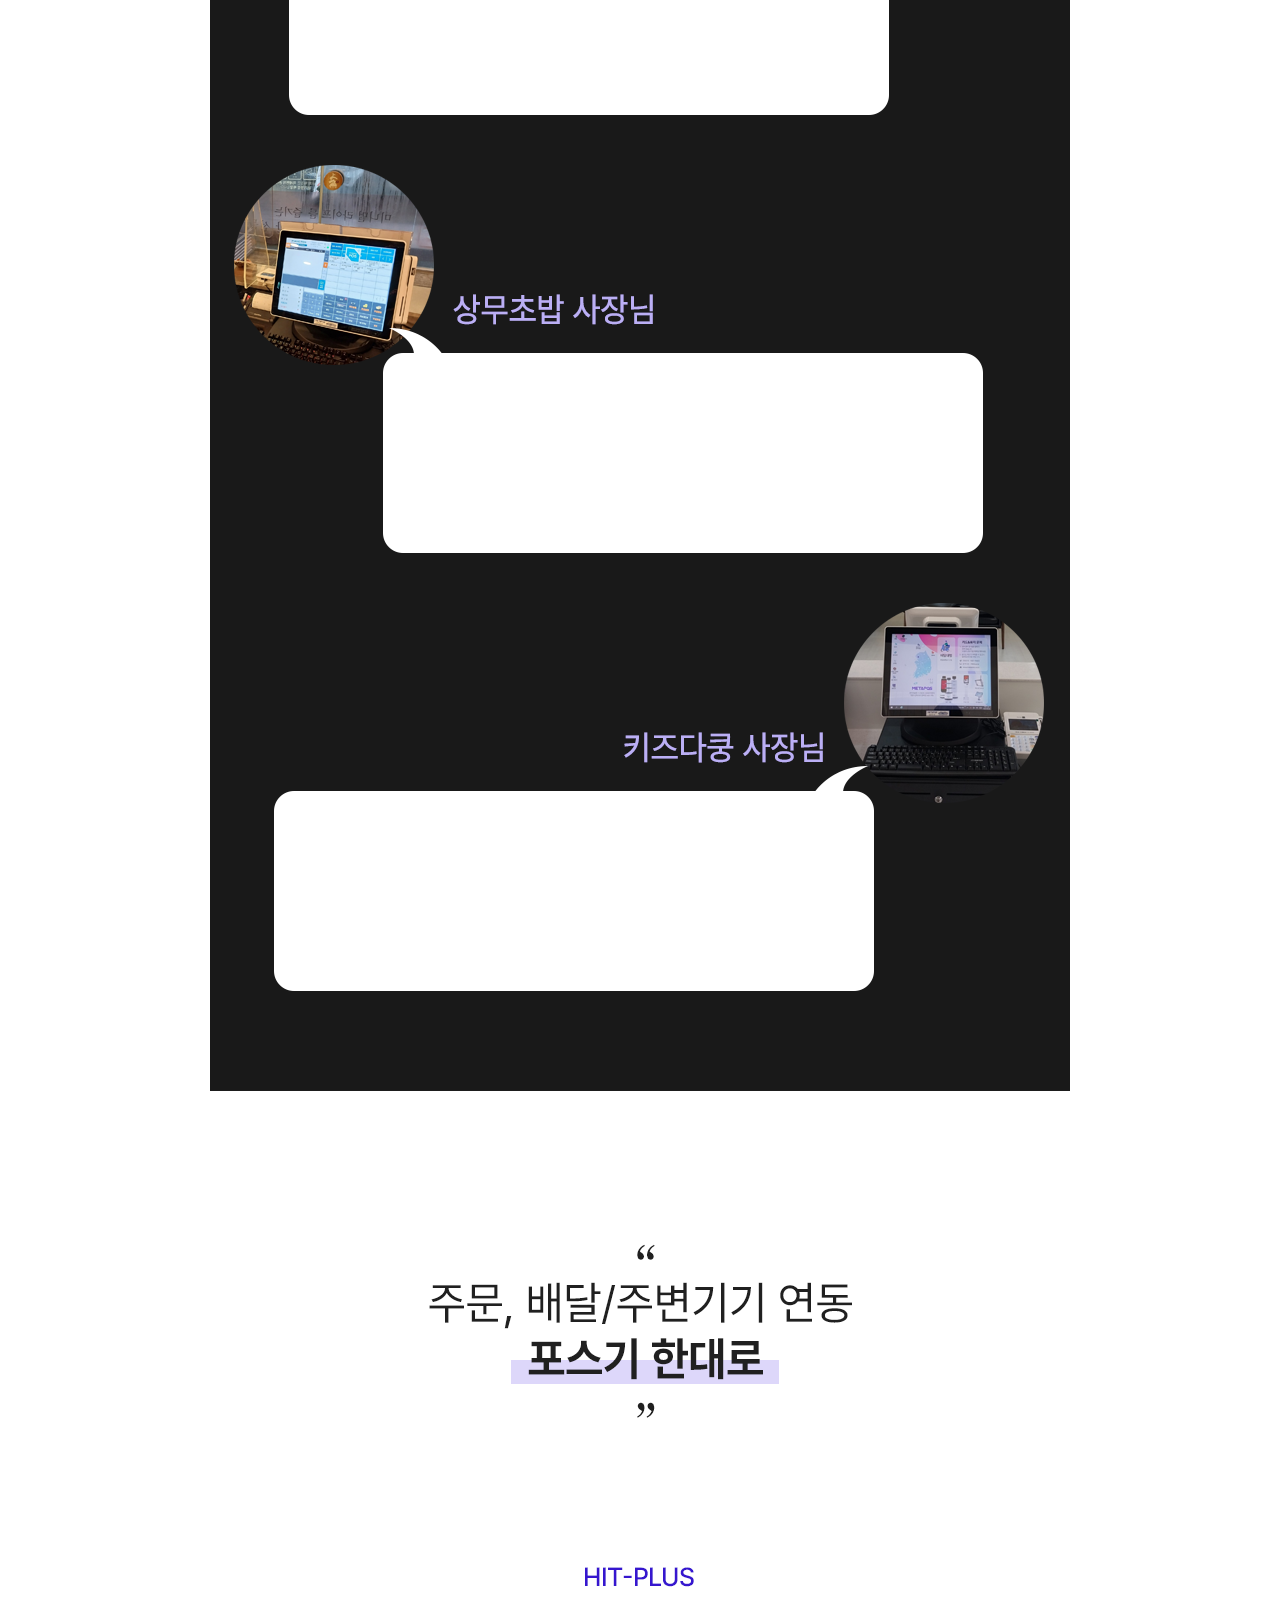
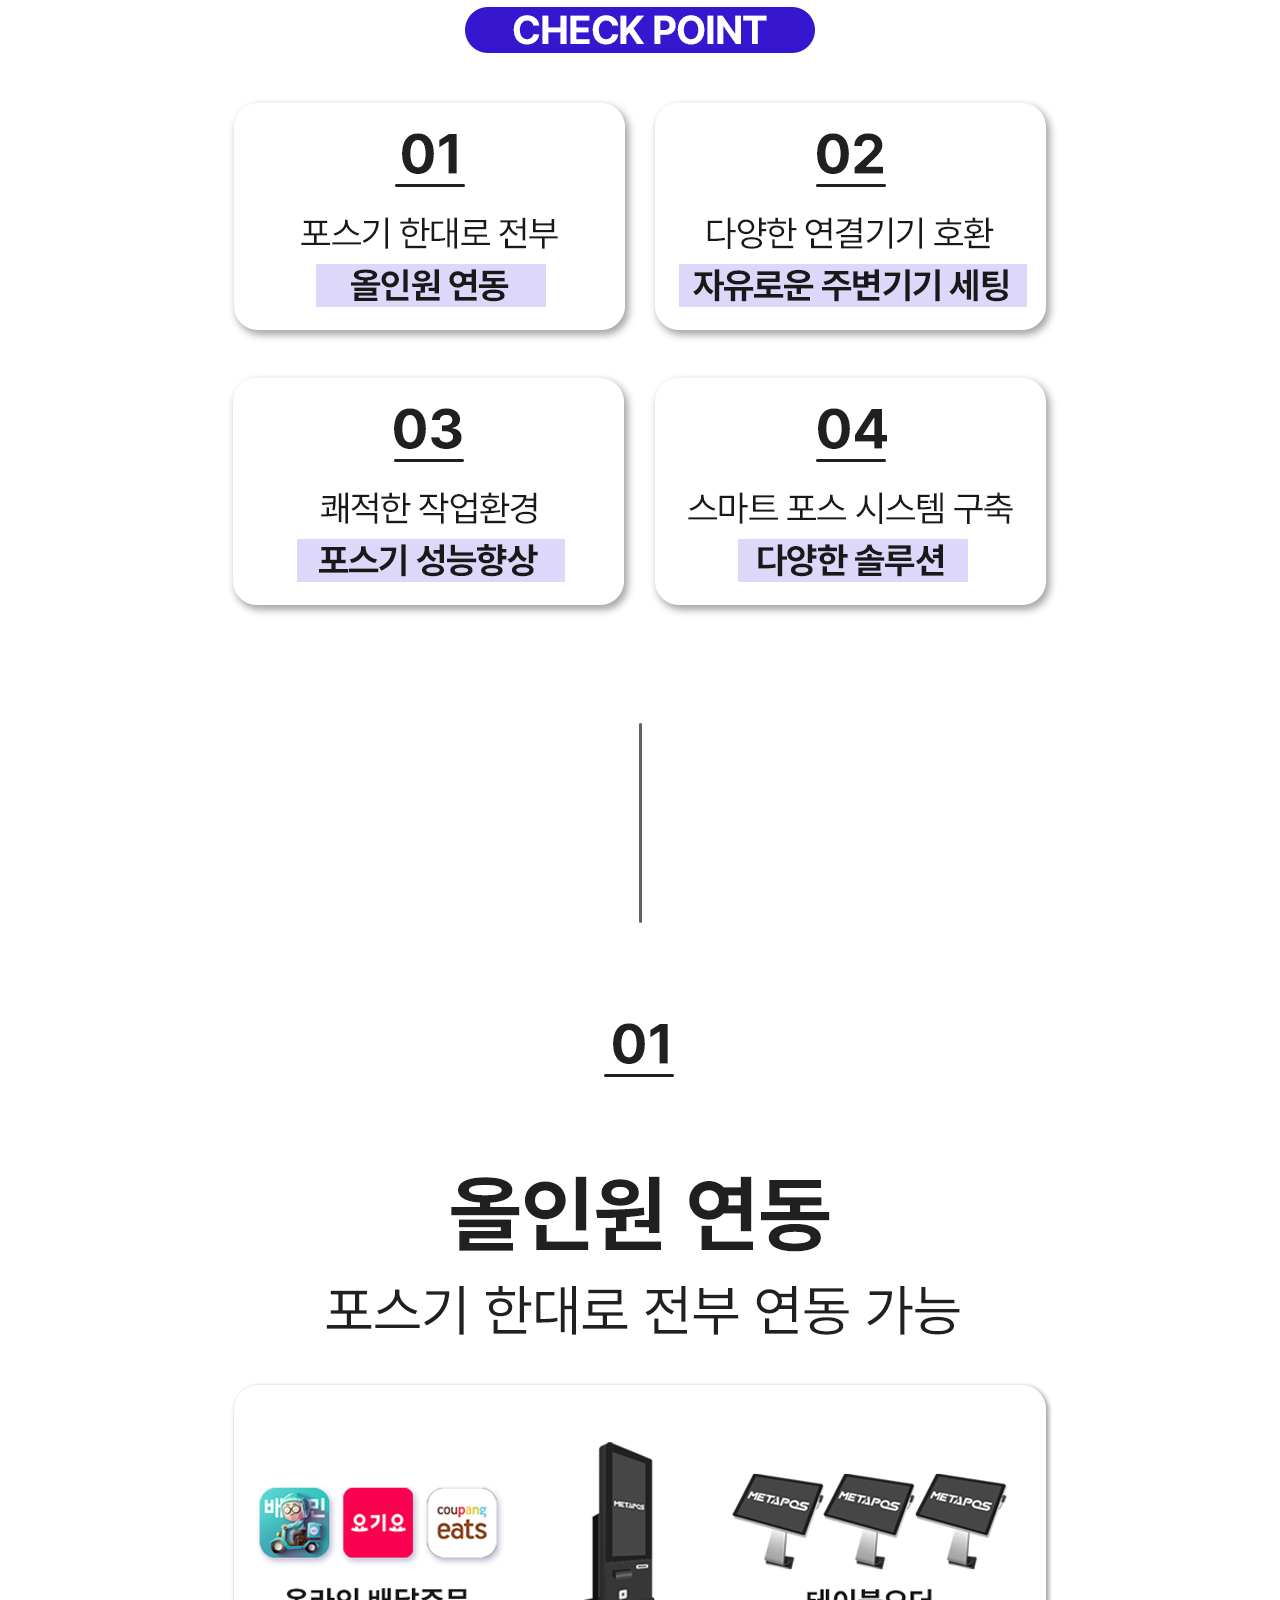
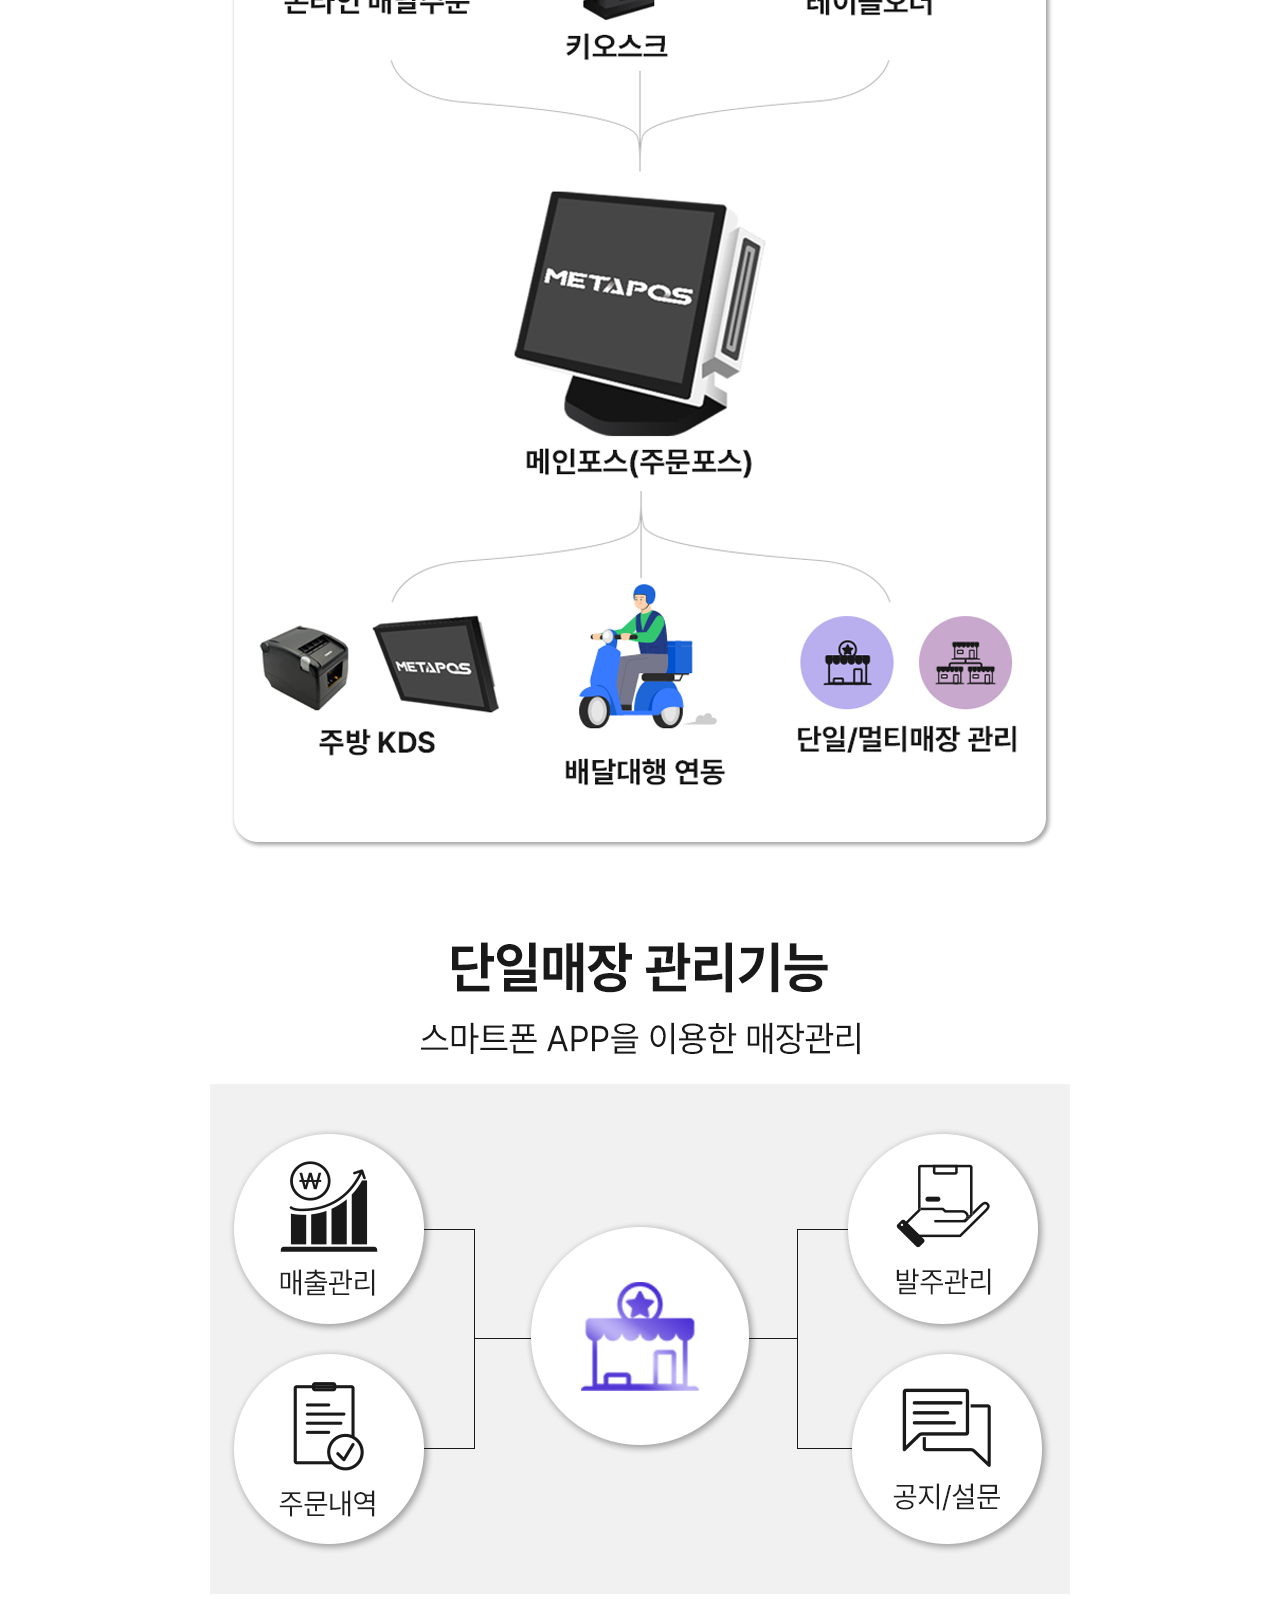
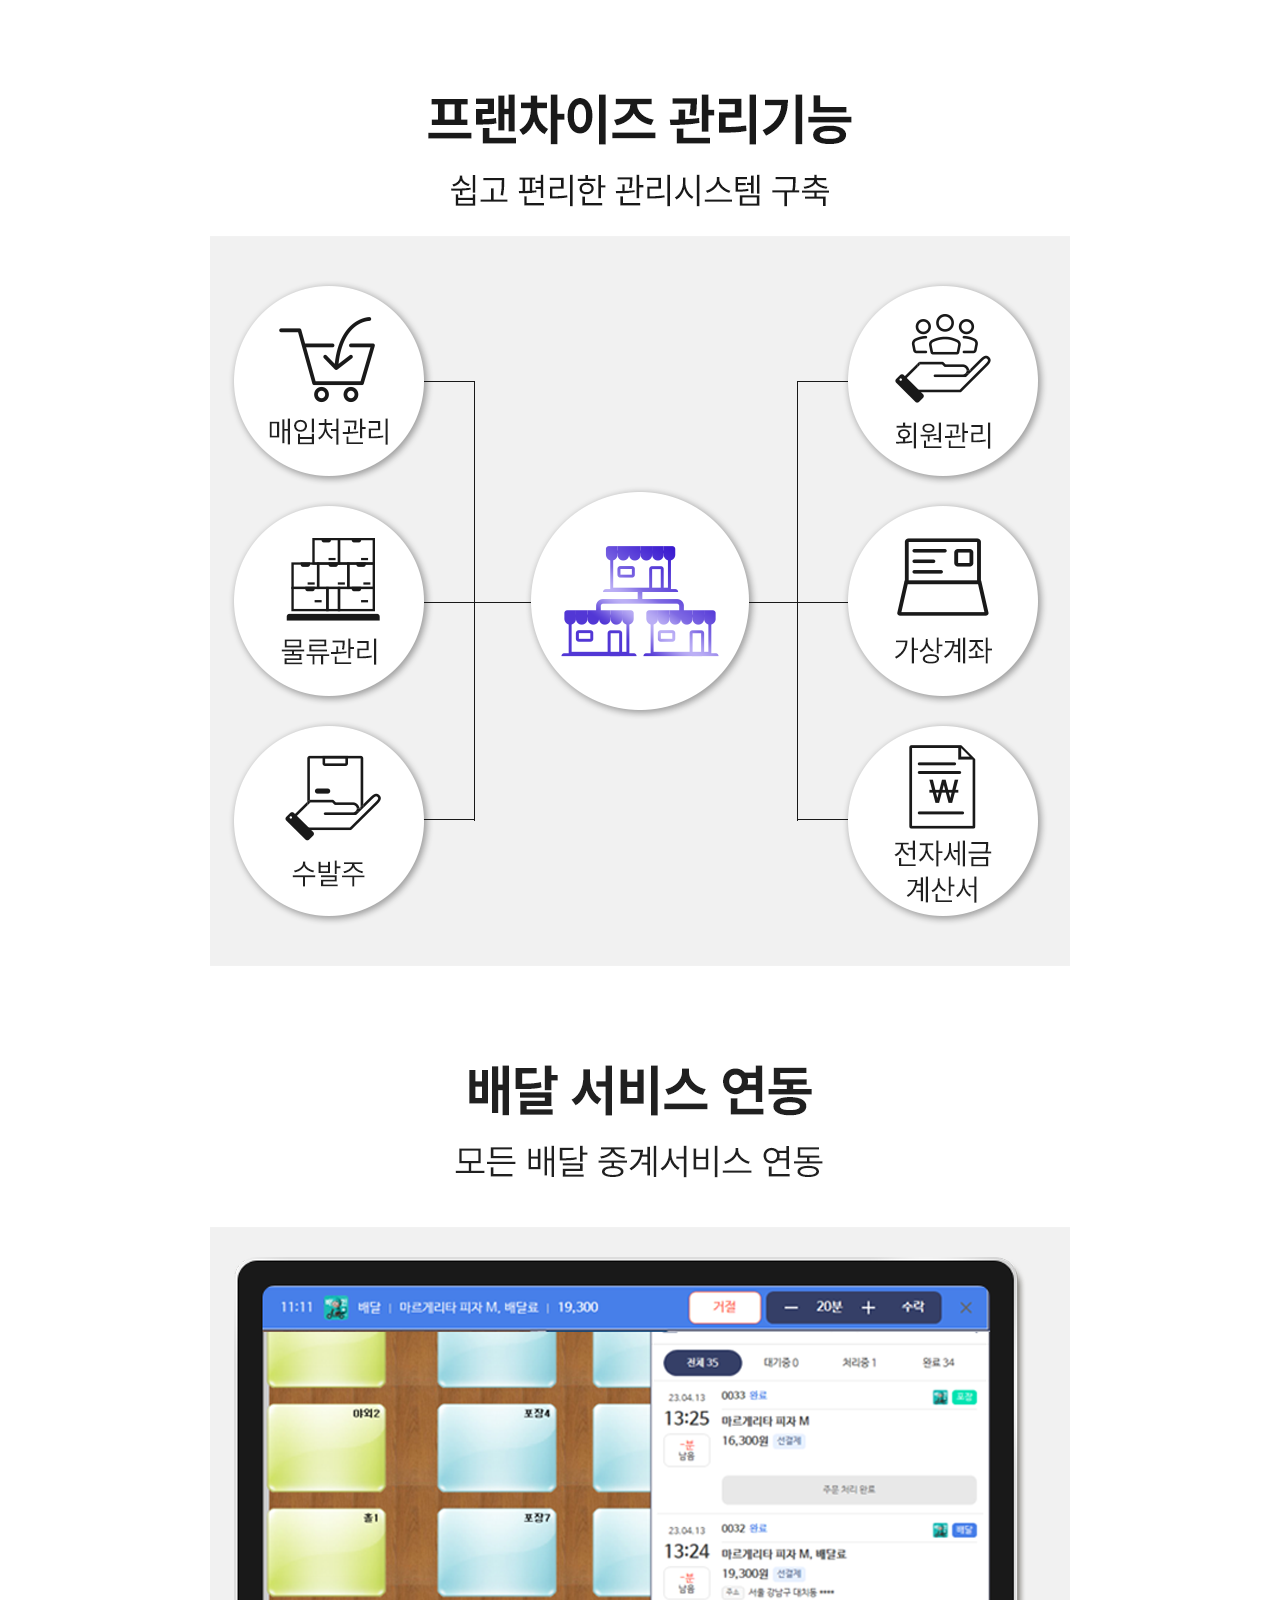
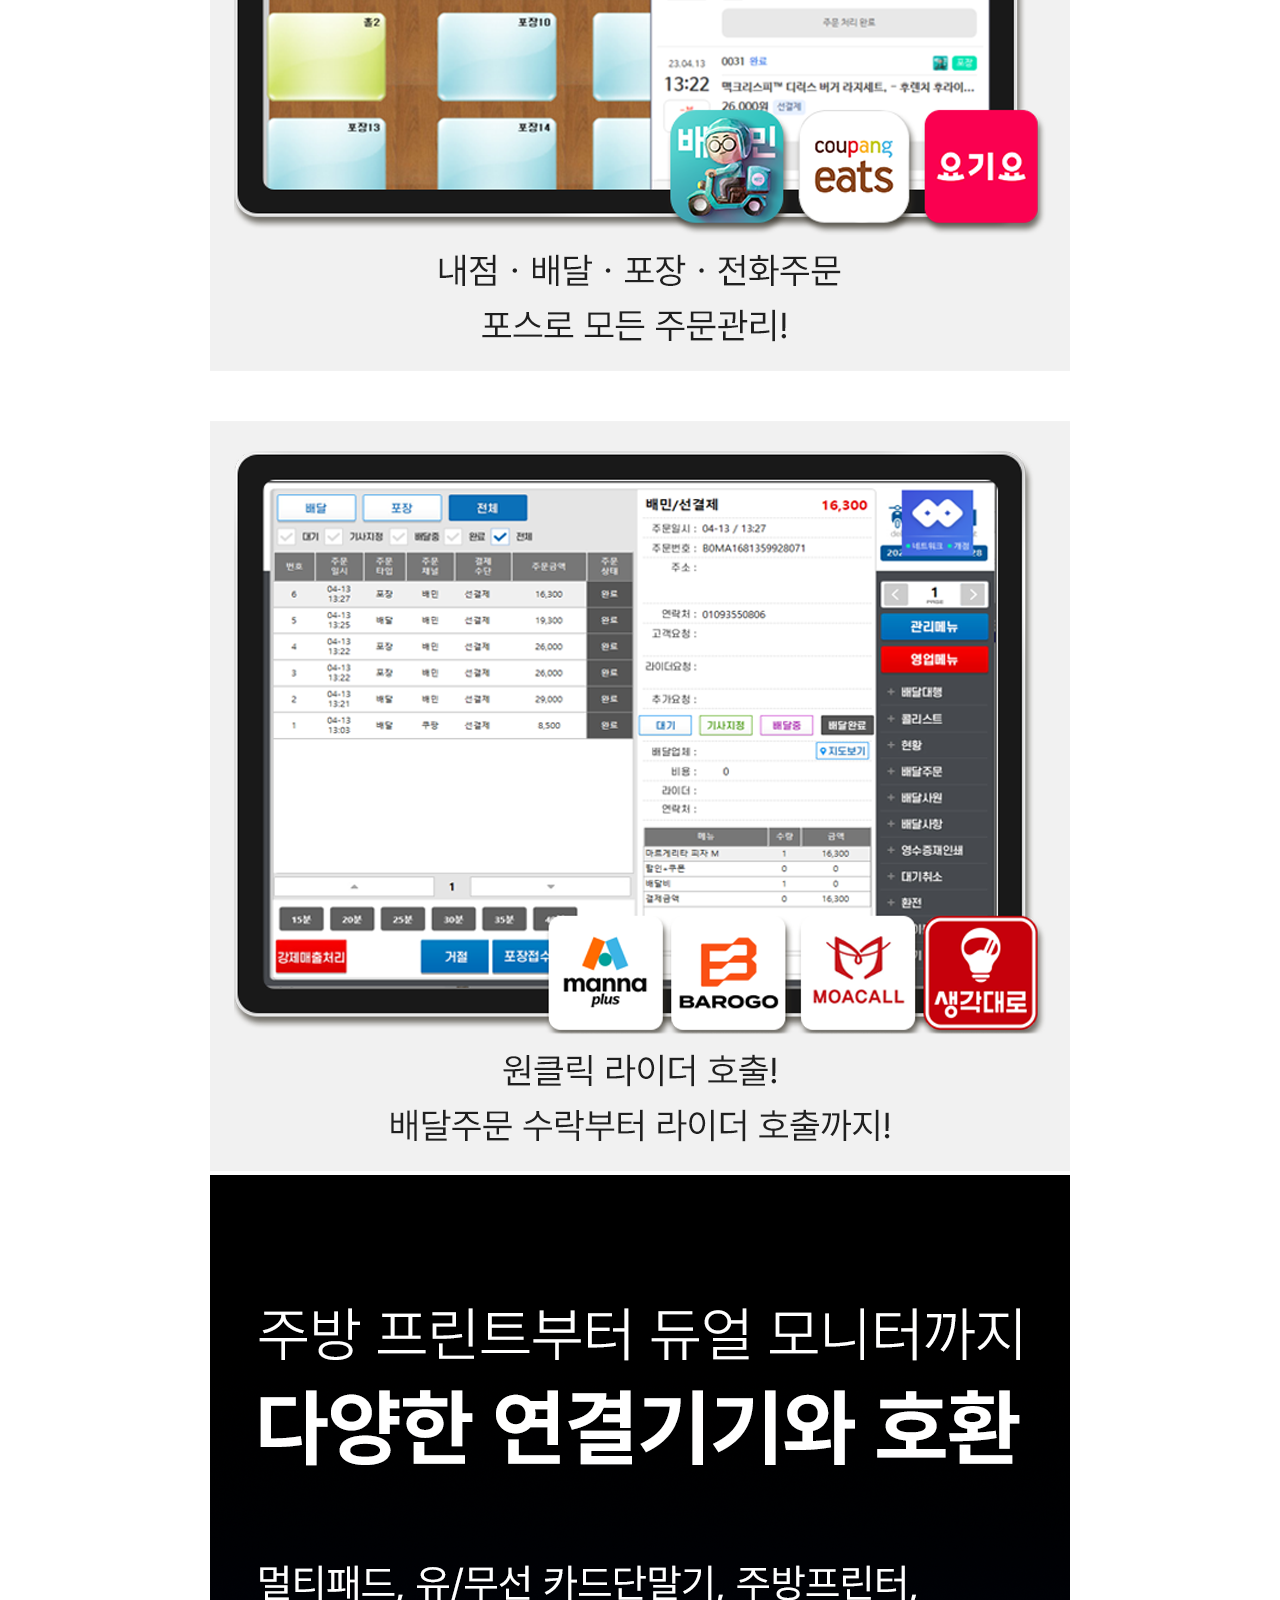
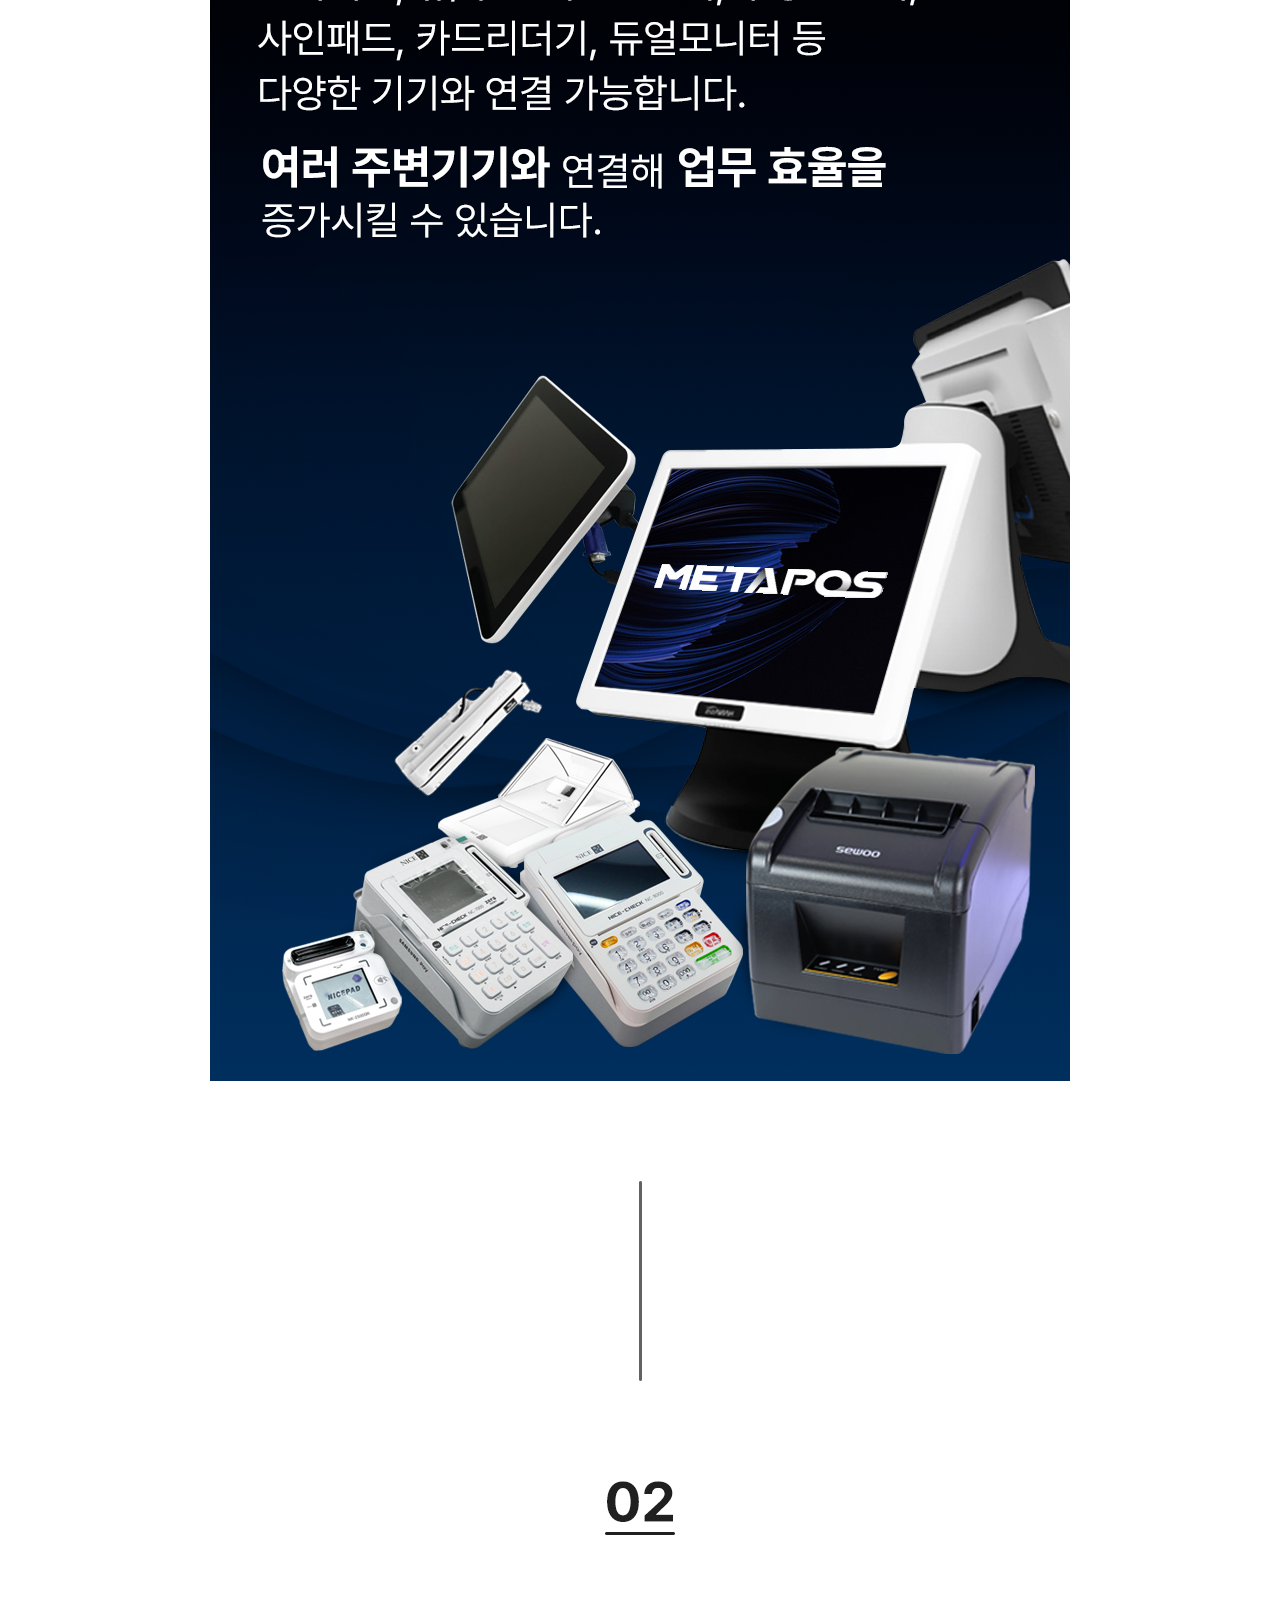
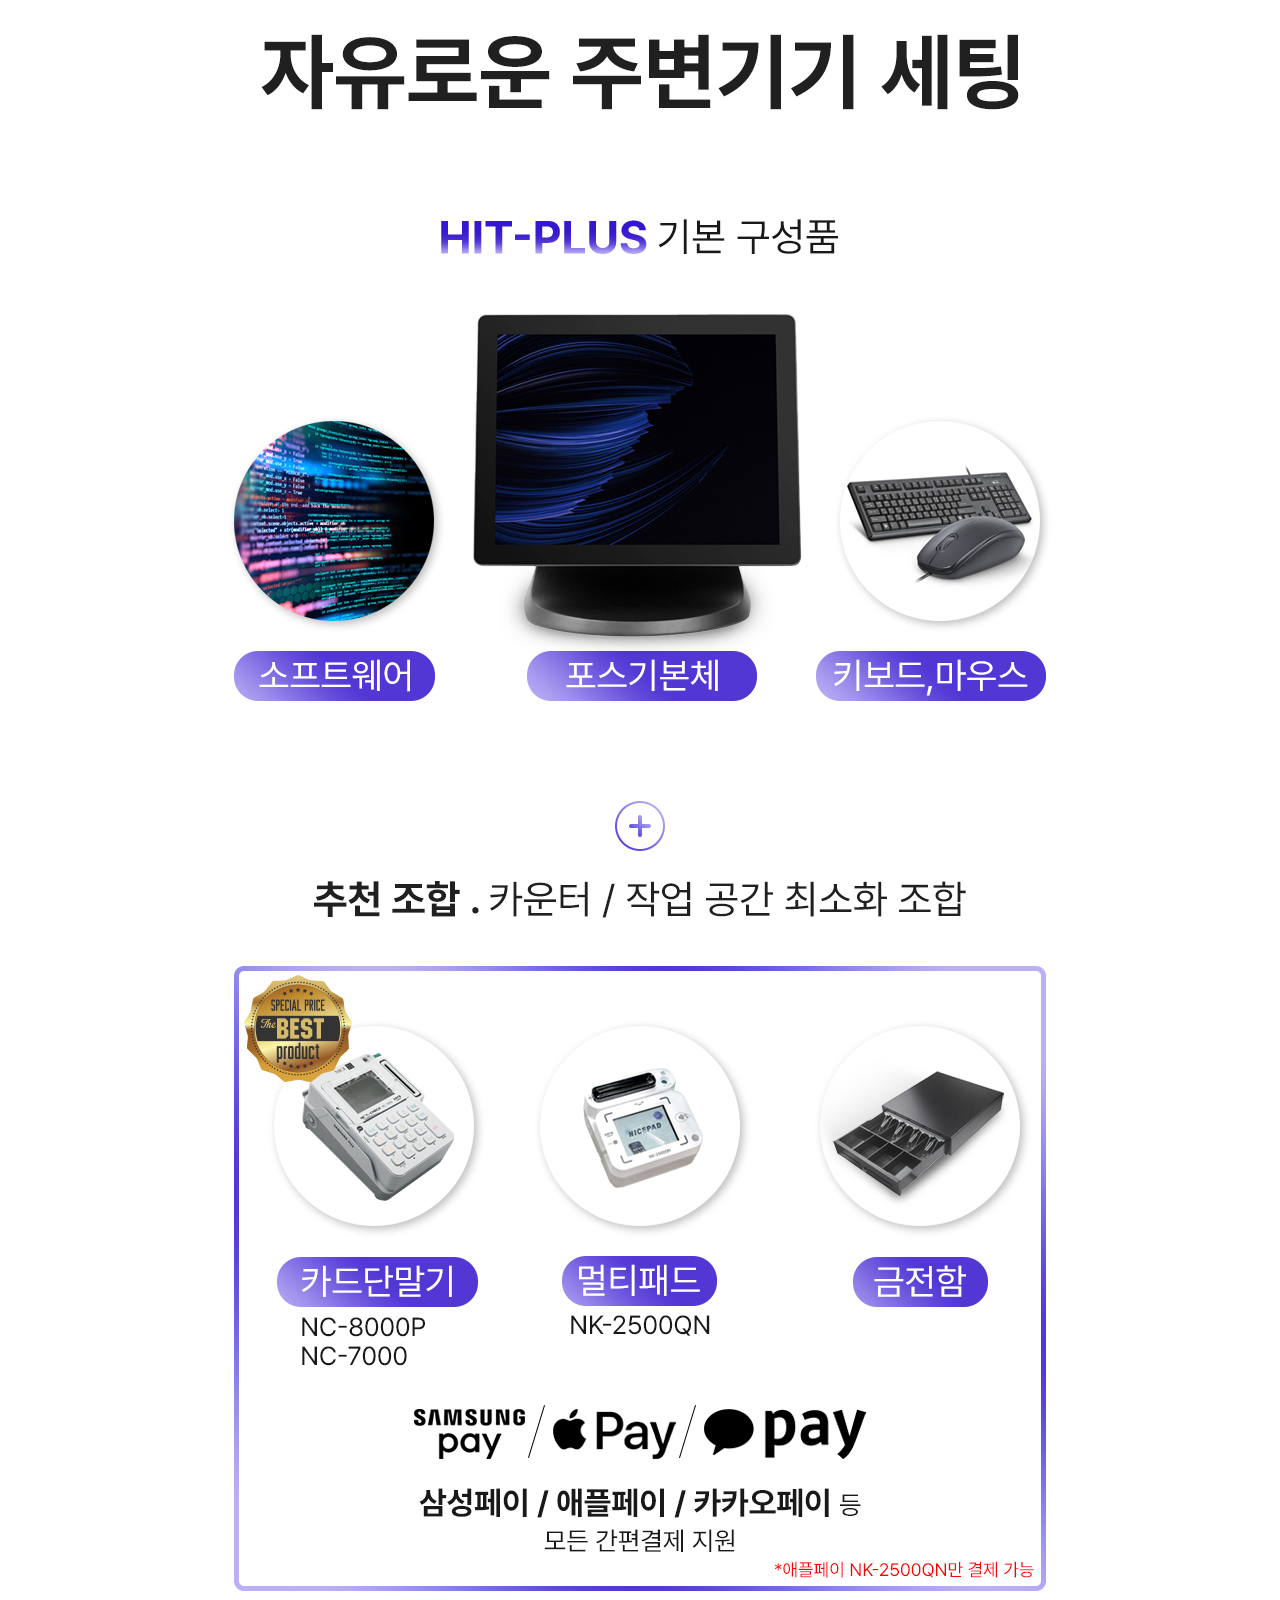
==== commit 2b772cb5: "aa" ====
--- a/index.html
+++ b/index.html
@@ -9,14 +9,16 @@
 </head>
 <body>
   <div class="detail_page">
-    <img src="img/pos1.jpg" alt="">
+    <img src="img/first.png" alt="">
     <img src="img/main.png" alt="">
+    <img src="img/pos1.png" alt="">
     <img src="img/pos2.png" alt="">
     <img src="img/pos3.png" alt="">
-    <img src="img/pos3-2.png" alt="">
+    <img src="img/pos4.png" alt="">
     <img src="img/pos5.png" alt="">
+    <img src="img/pos6.png" alt="">
     <img src="img/구매만족도.gif" alt="">
-    <img src="img/pos4.png" alt="">
+    <img src="img/end.png" alt="">
     <img src="img/02.gif" alt="">
   </div>
 </body>
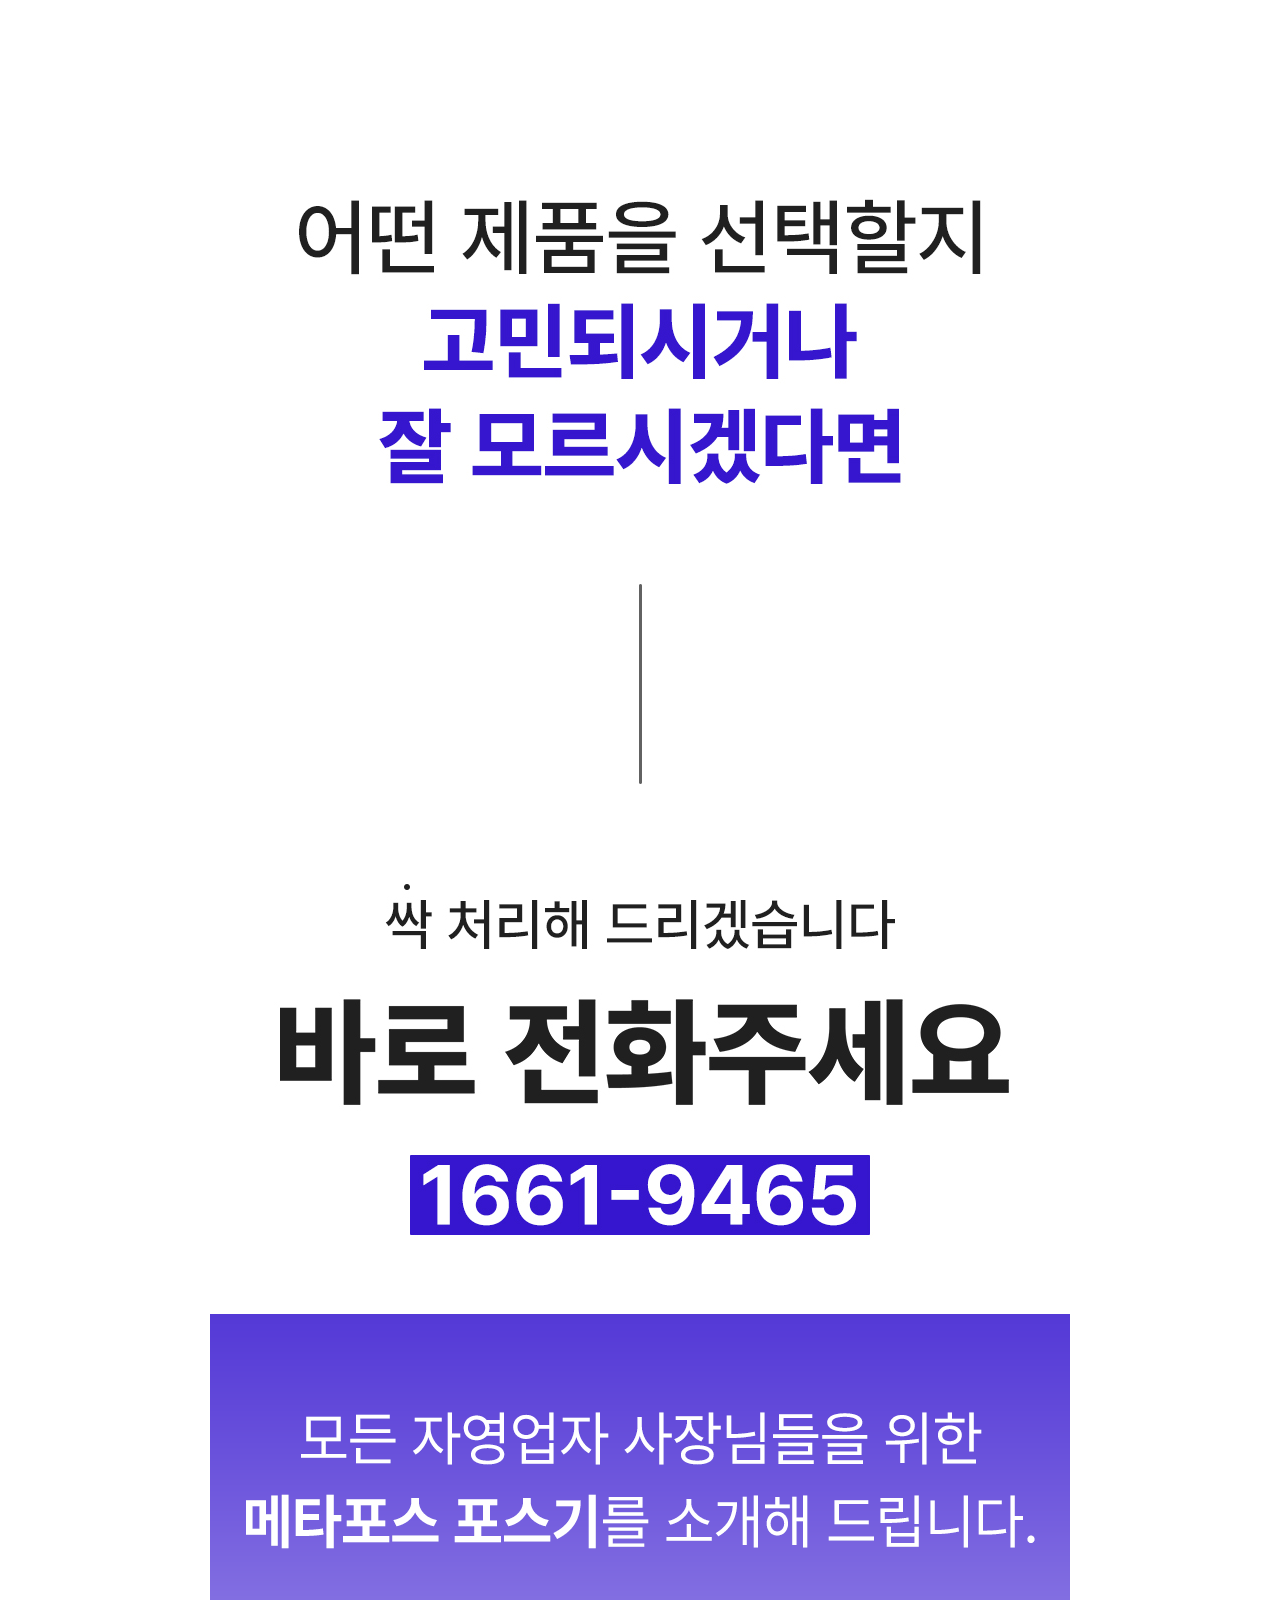
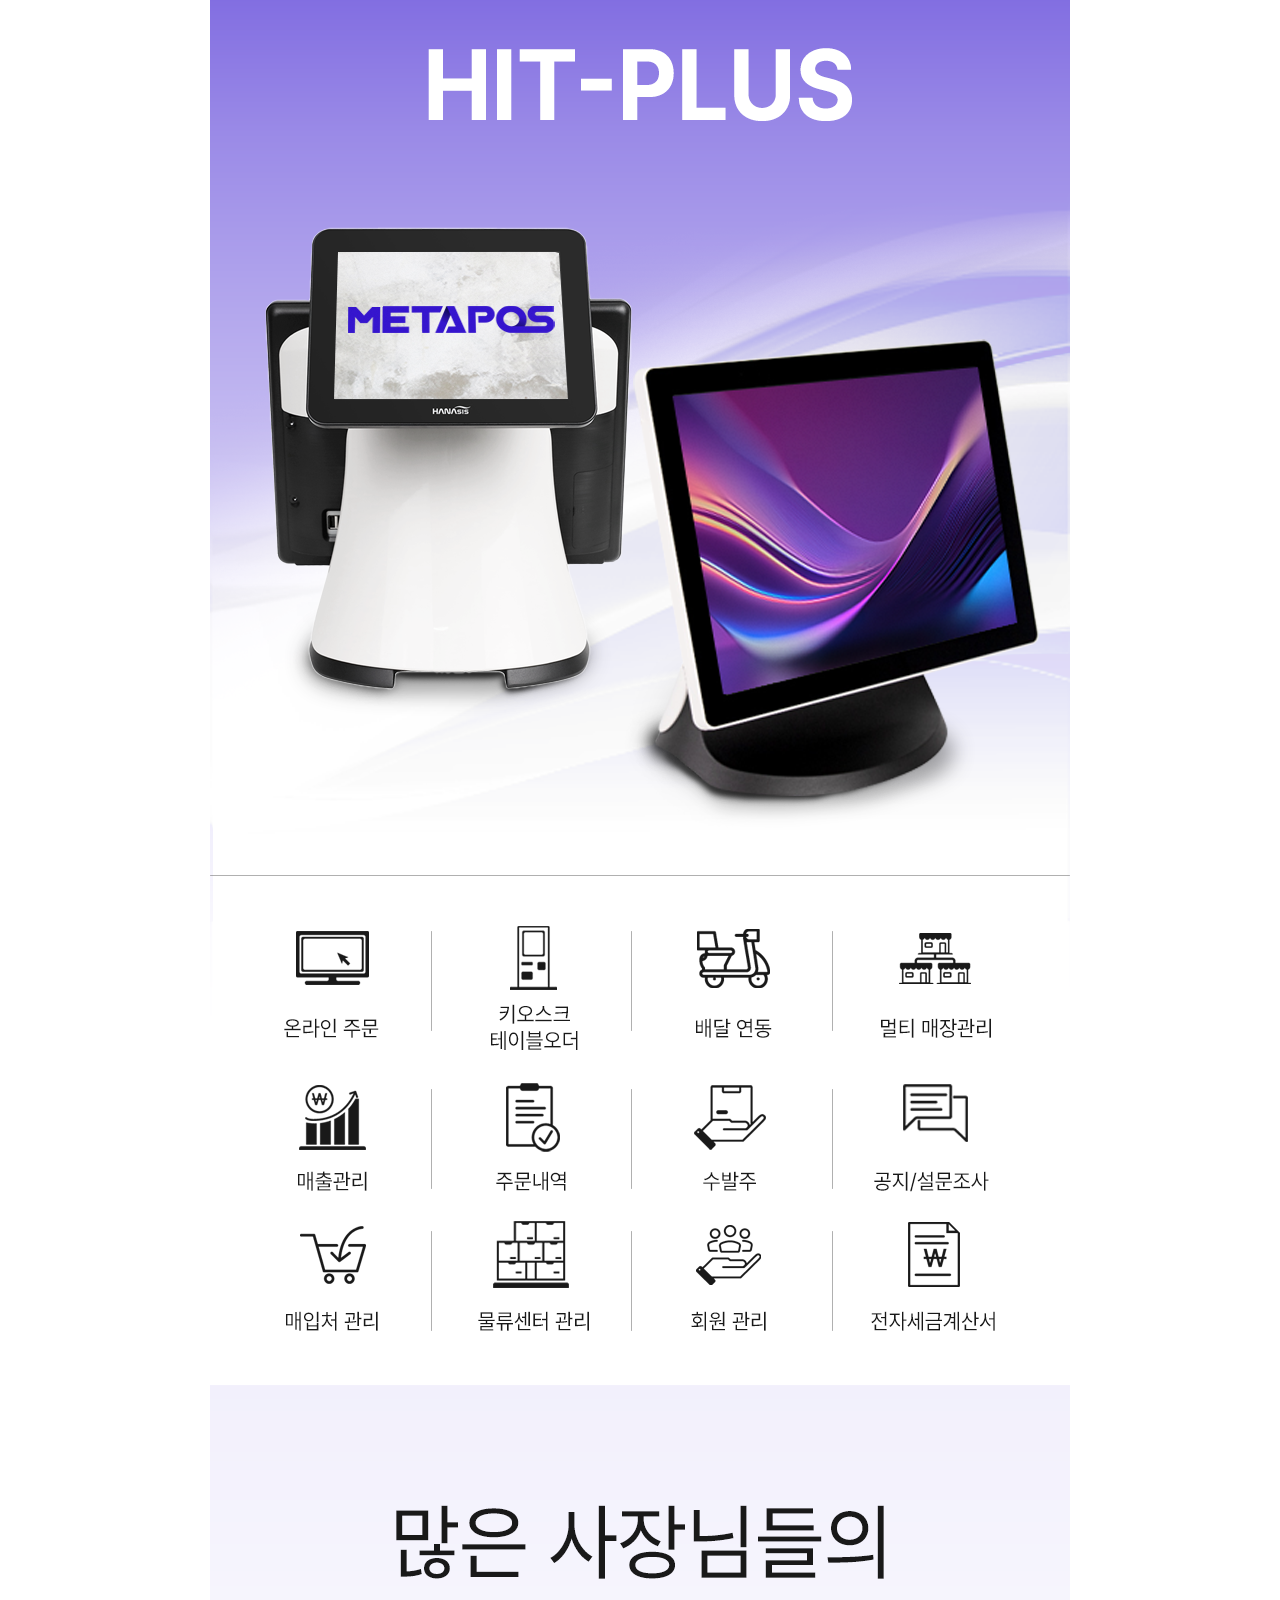
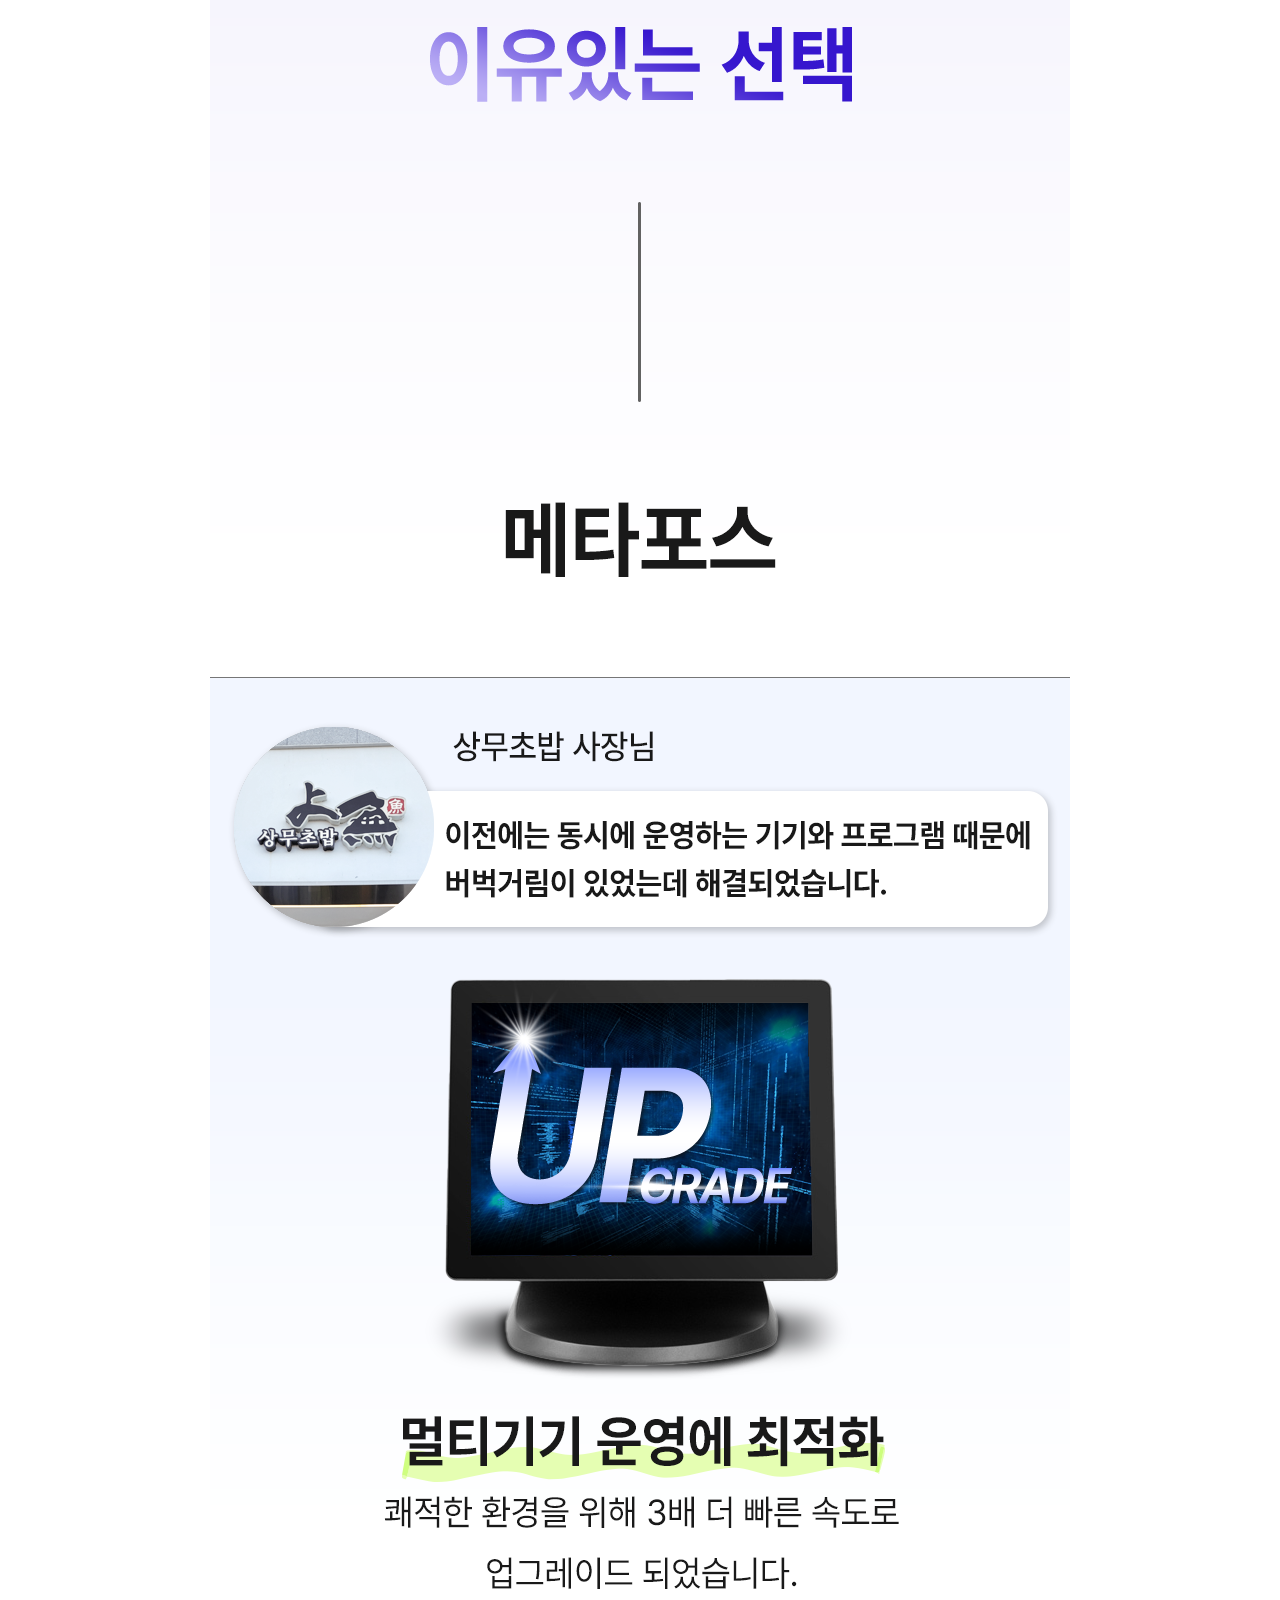
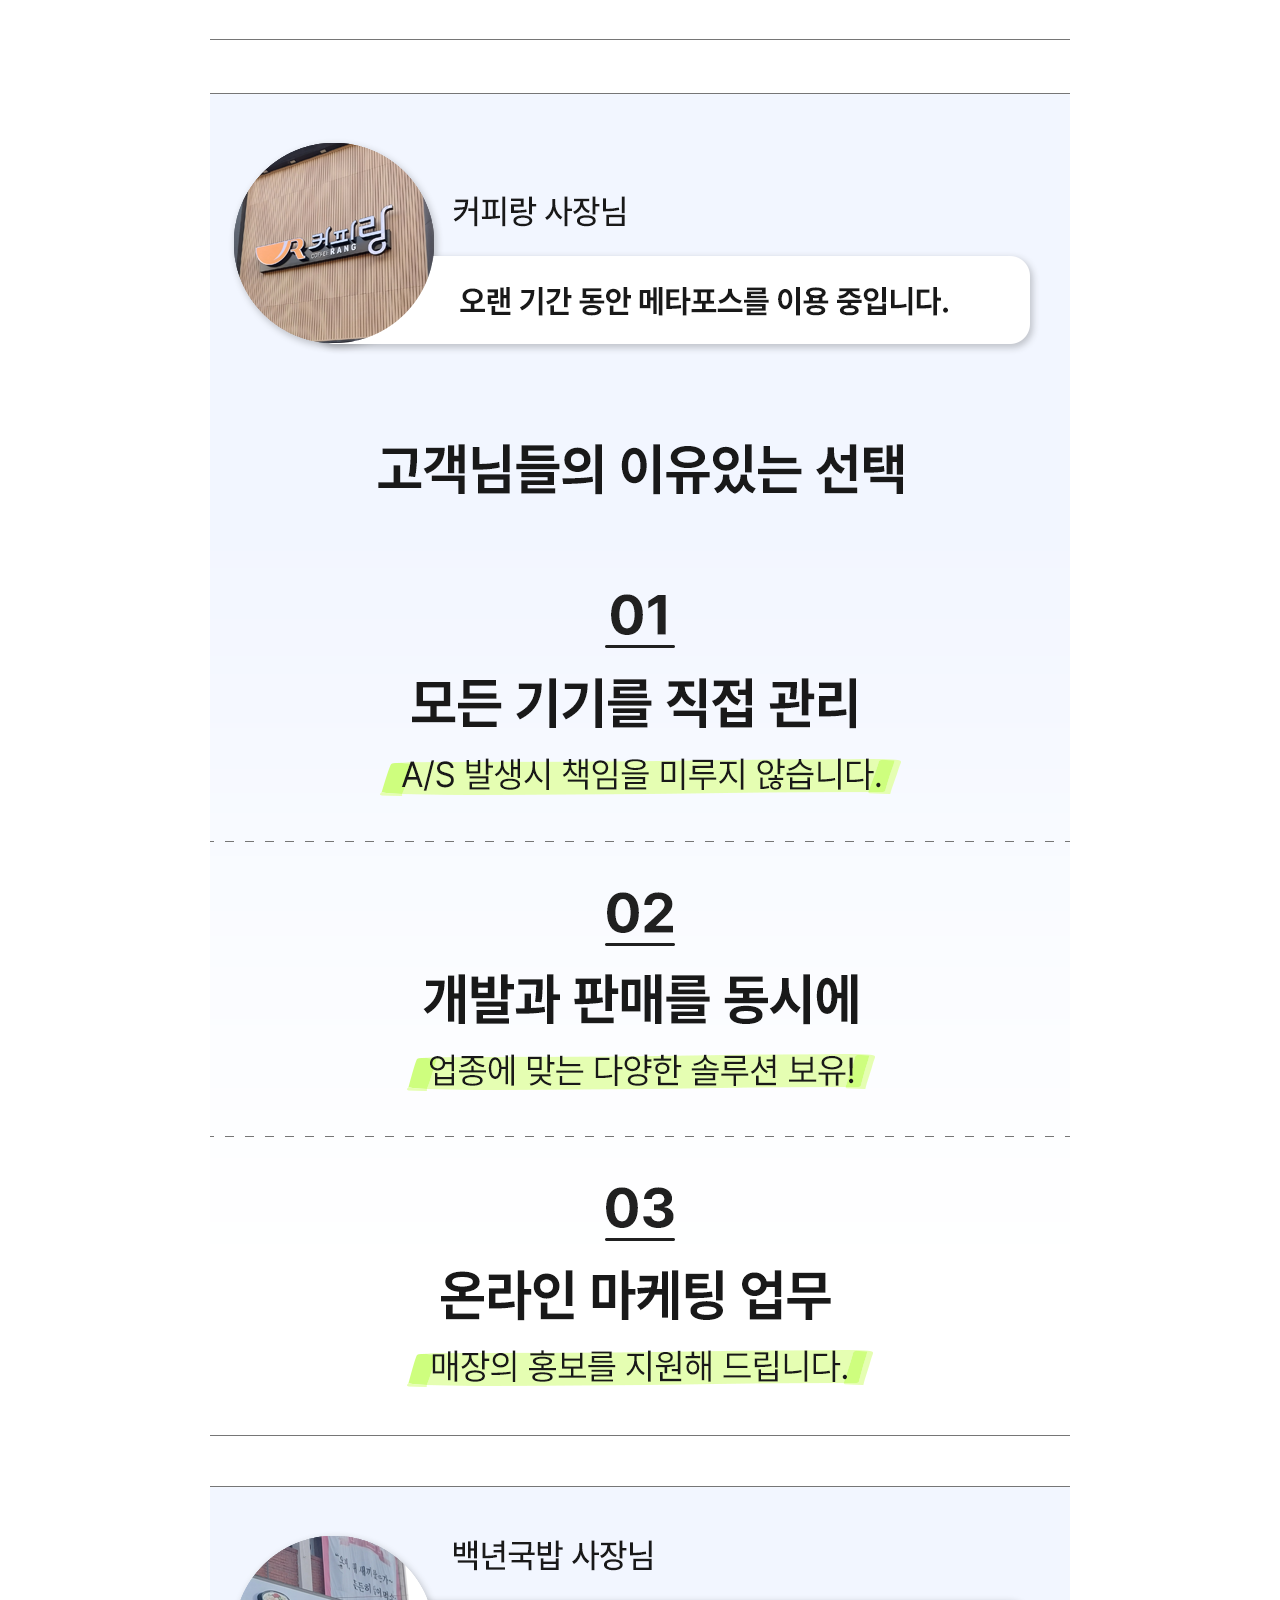
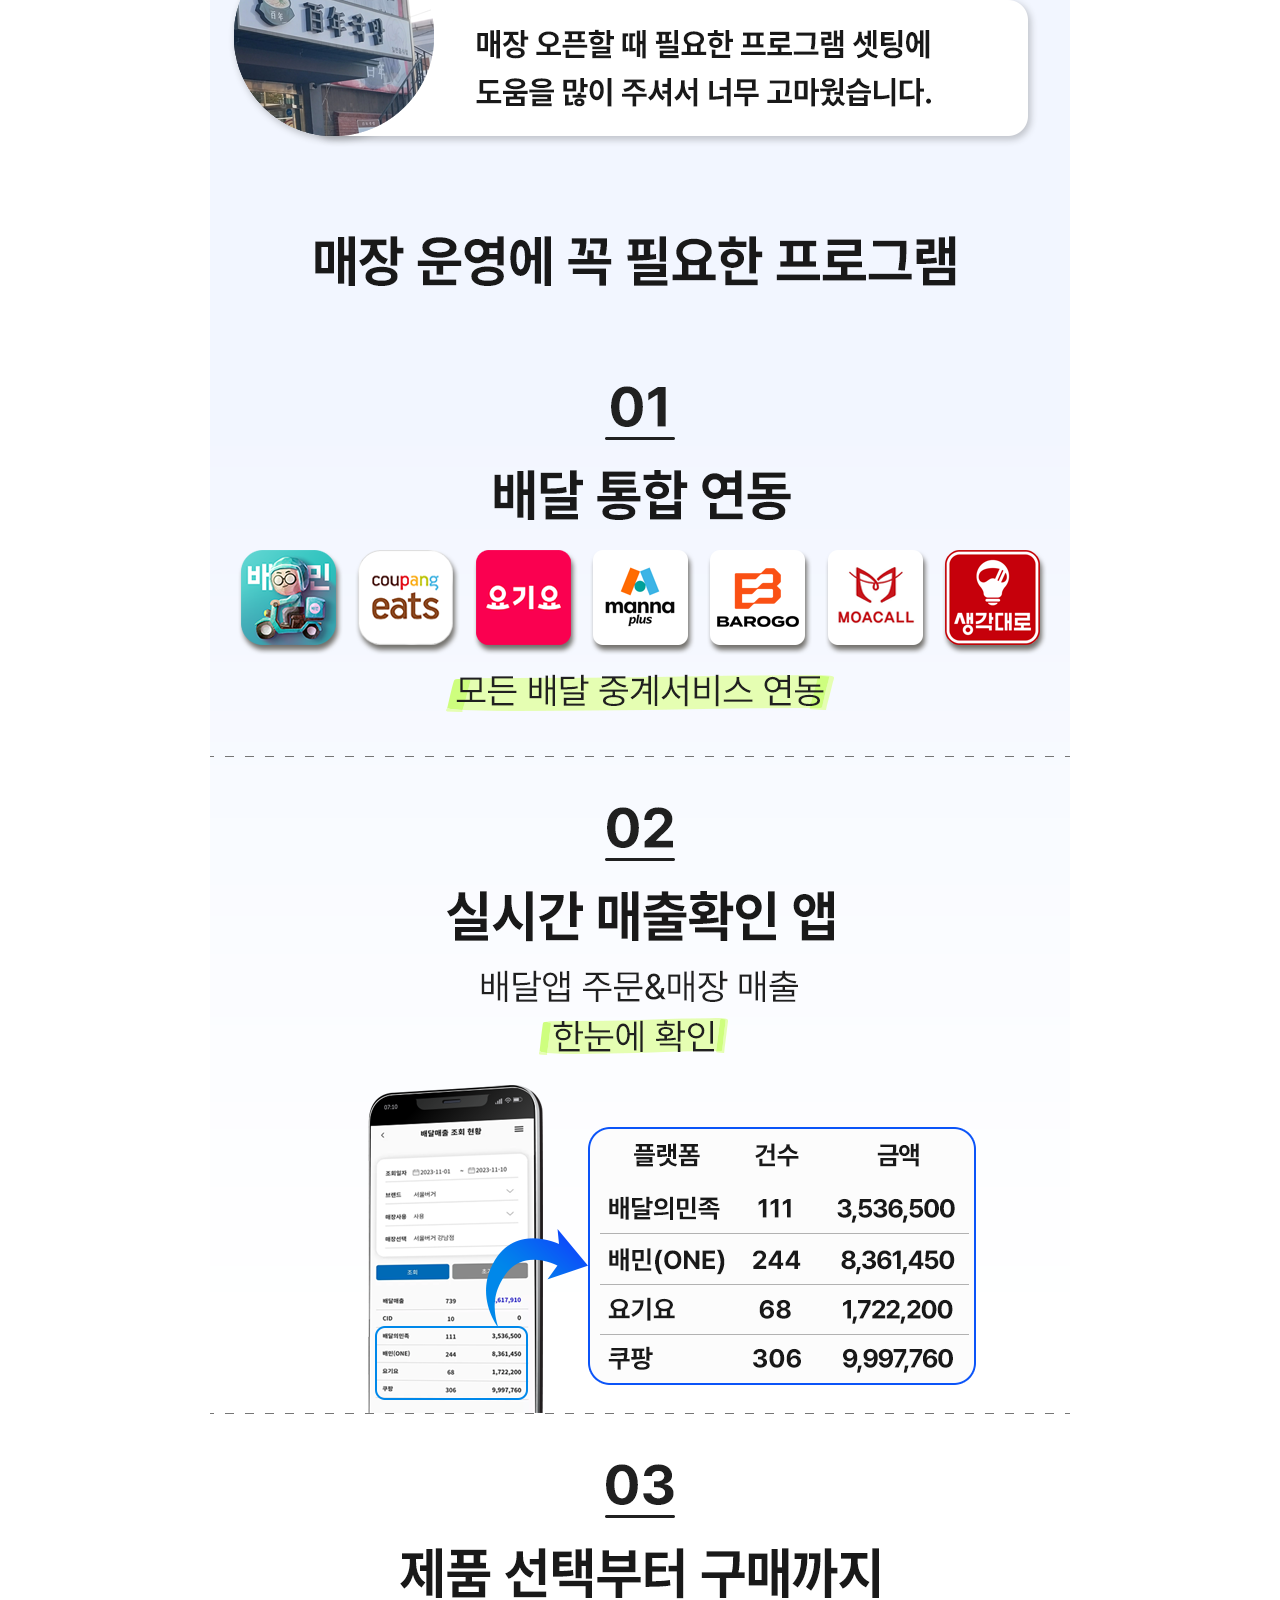
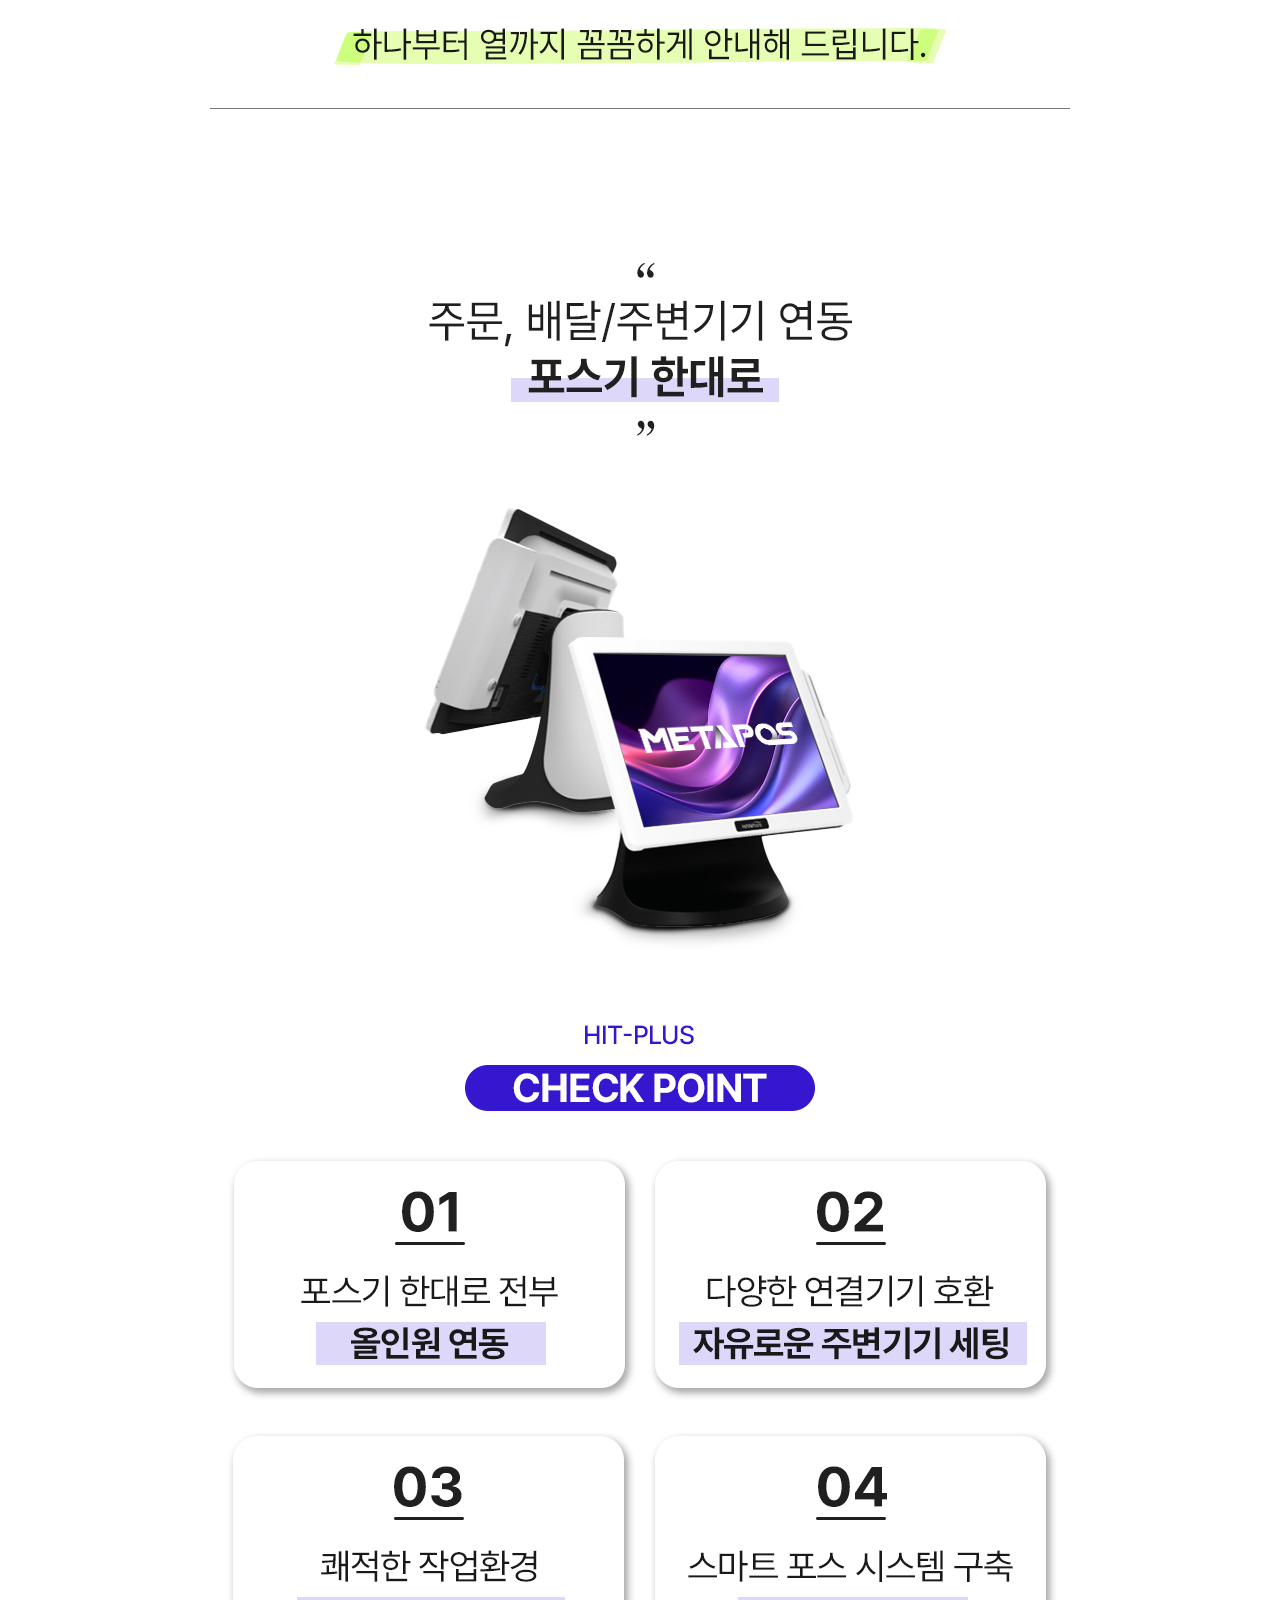
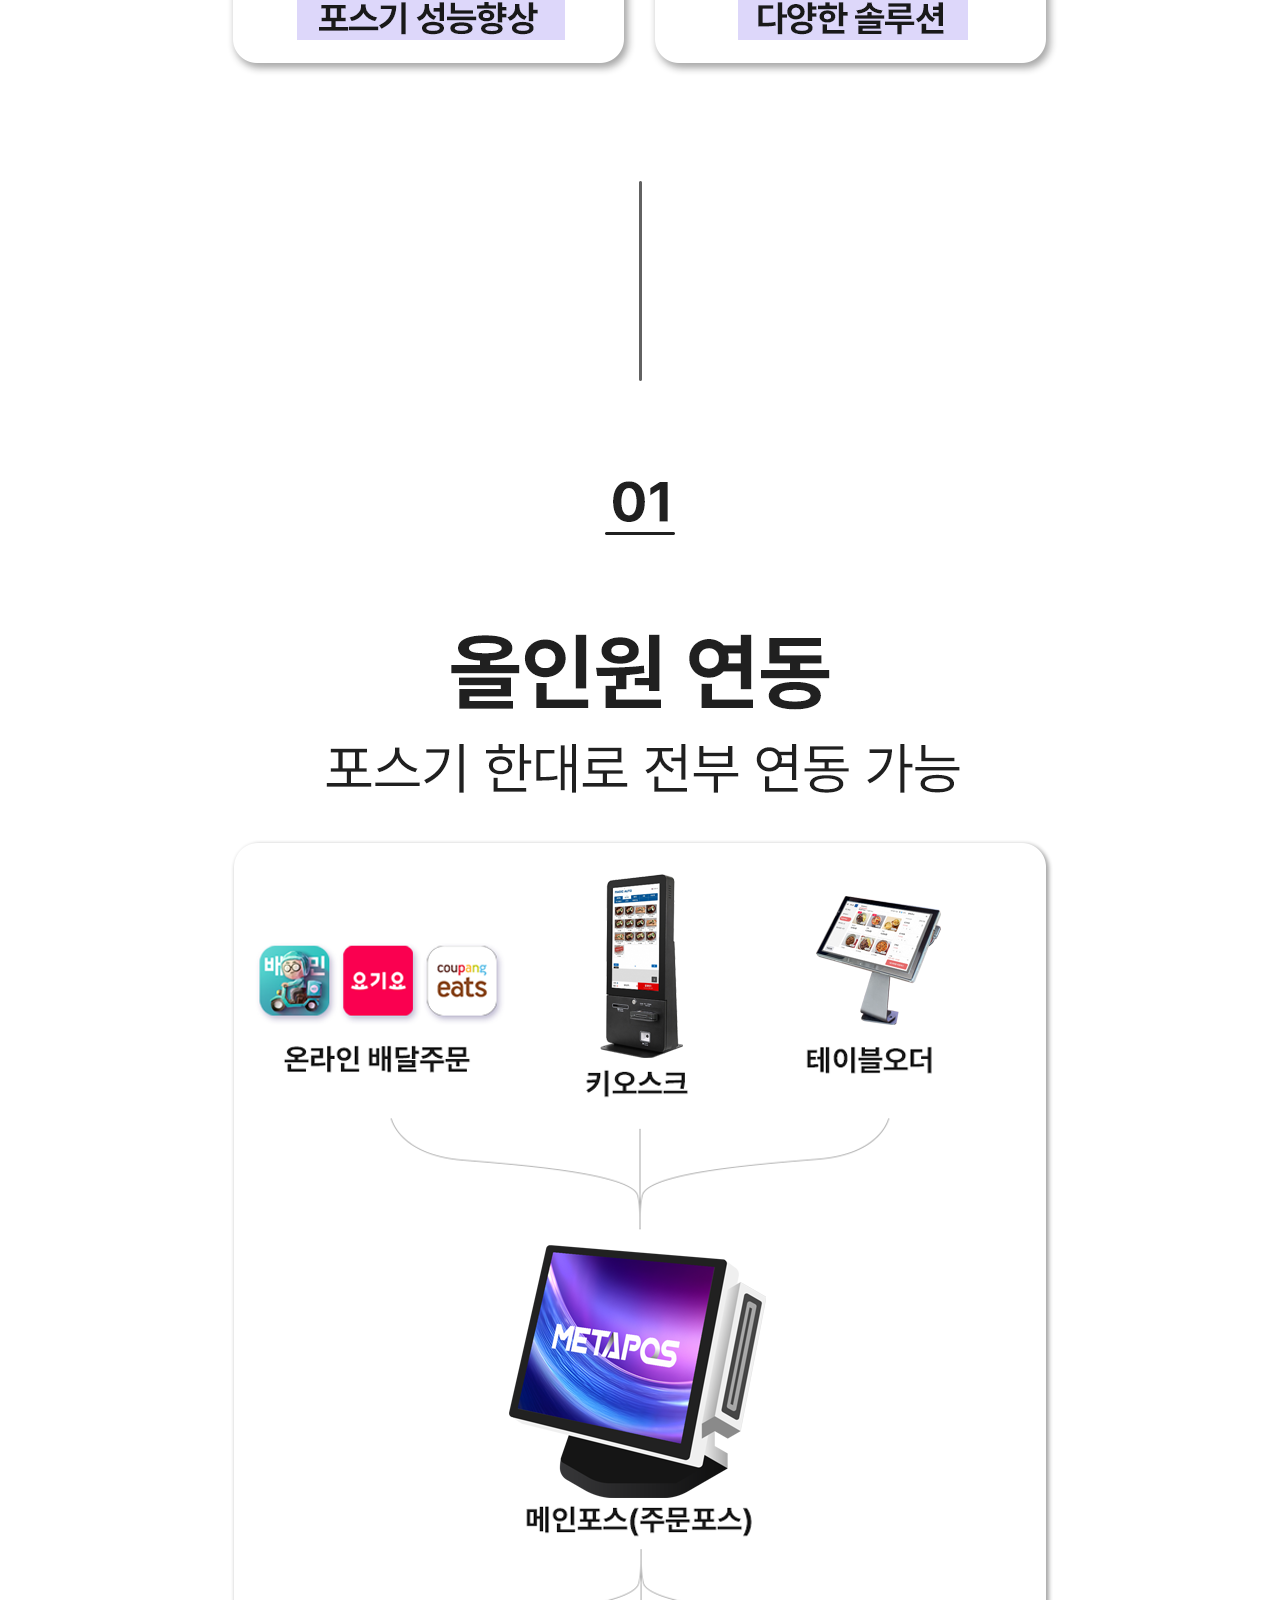
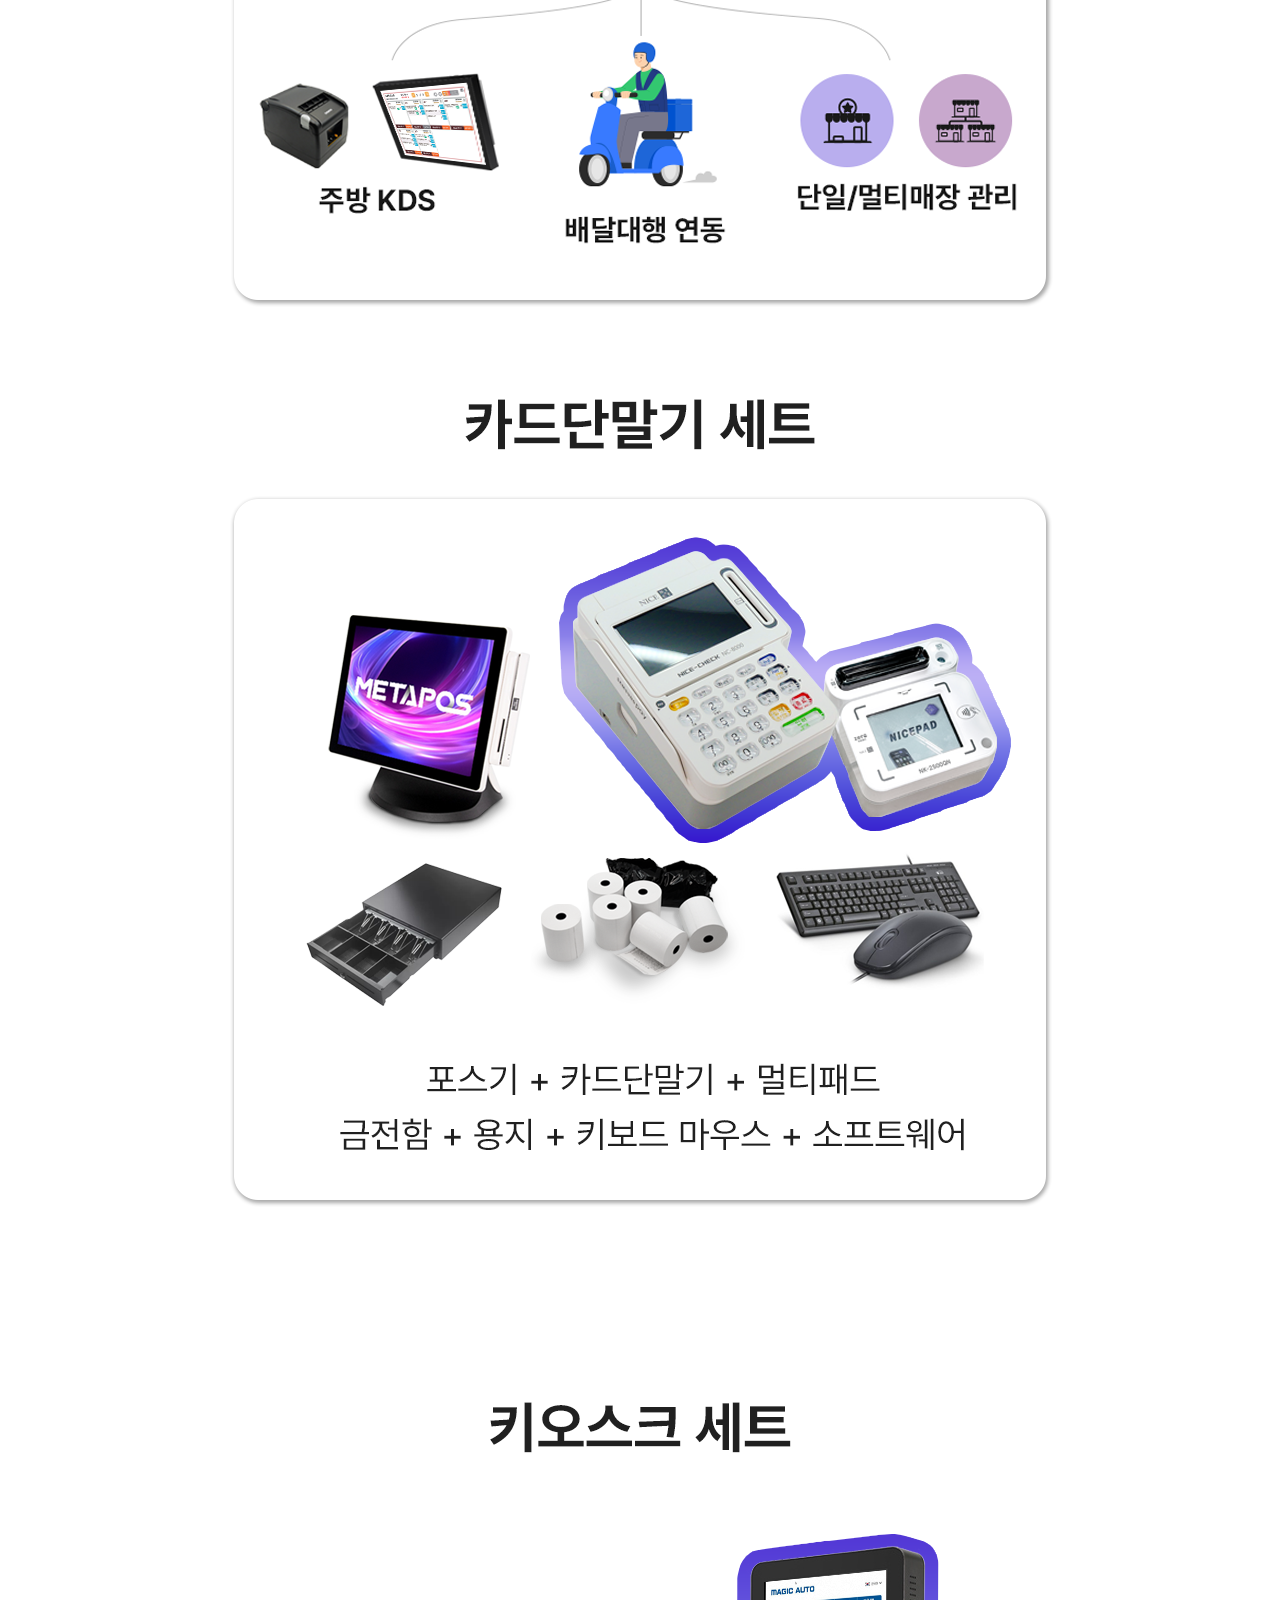
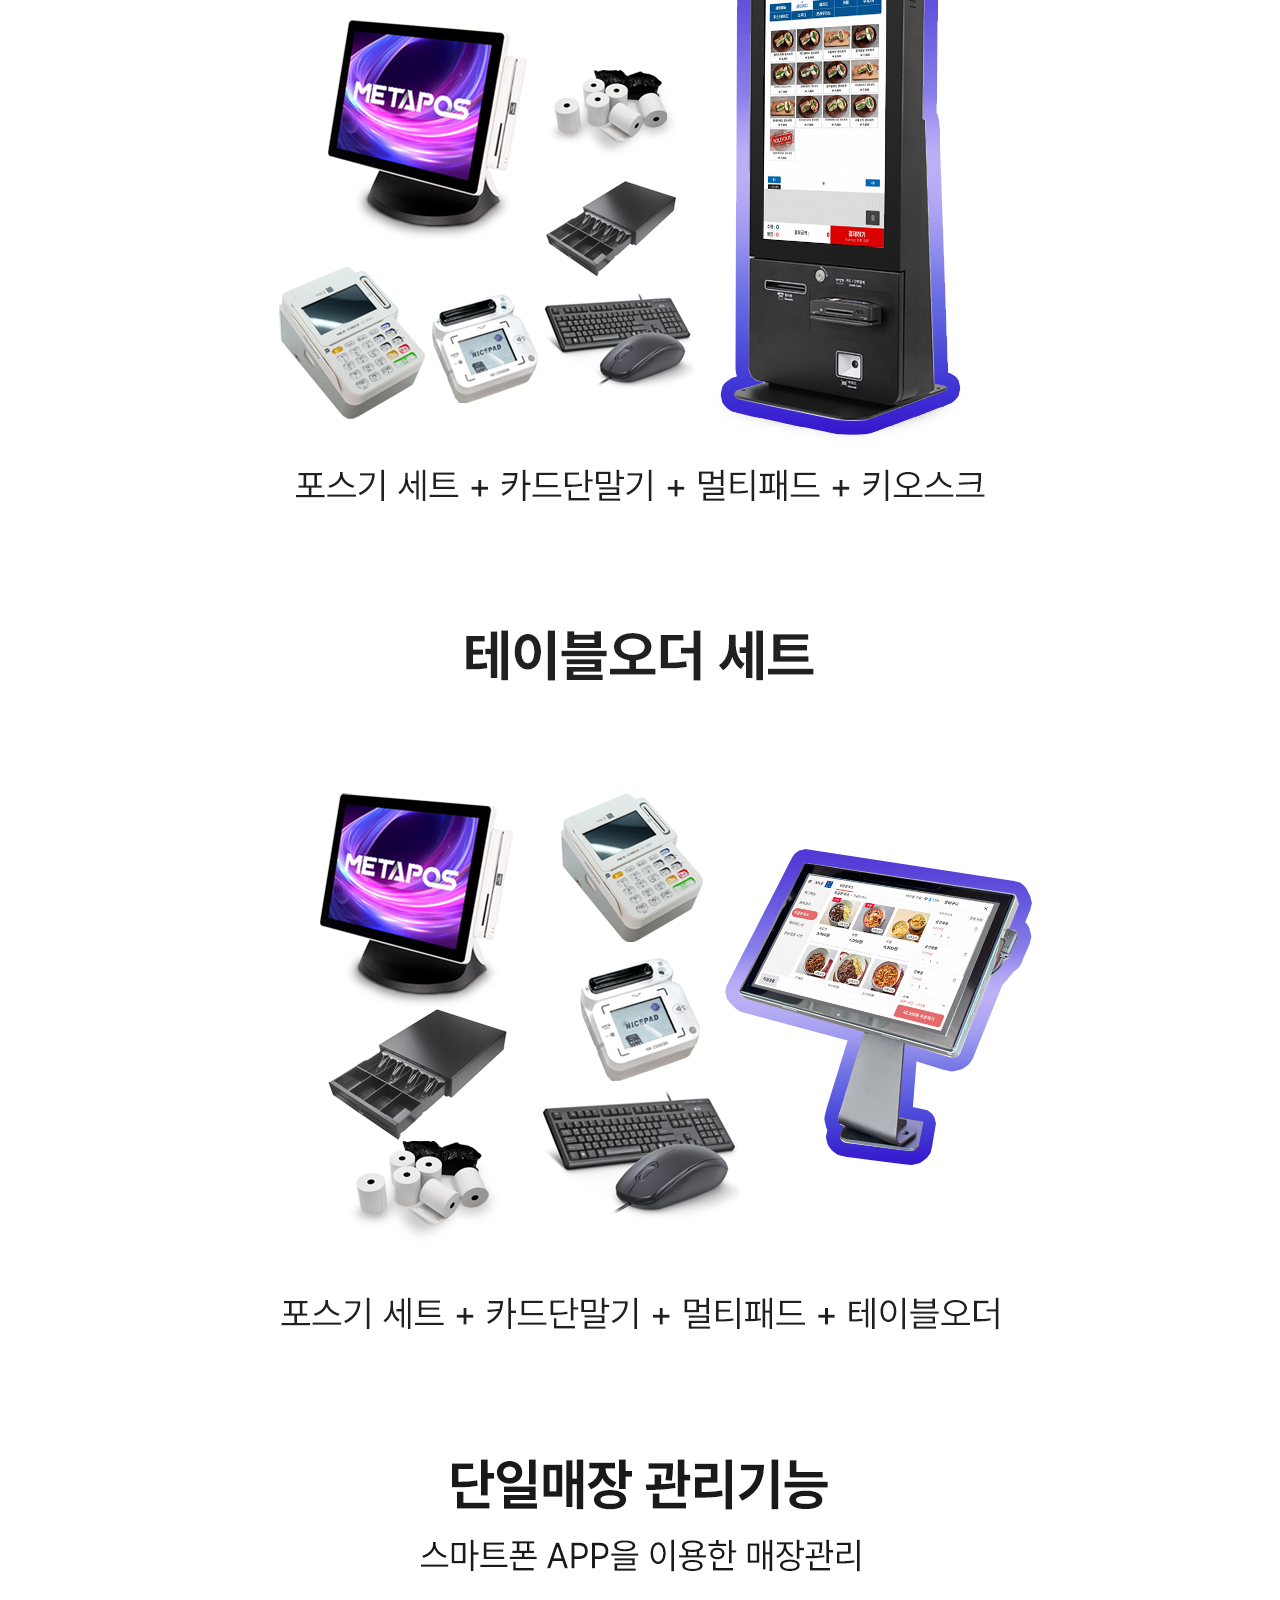
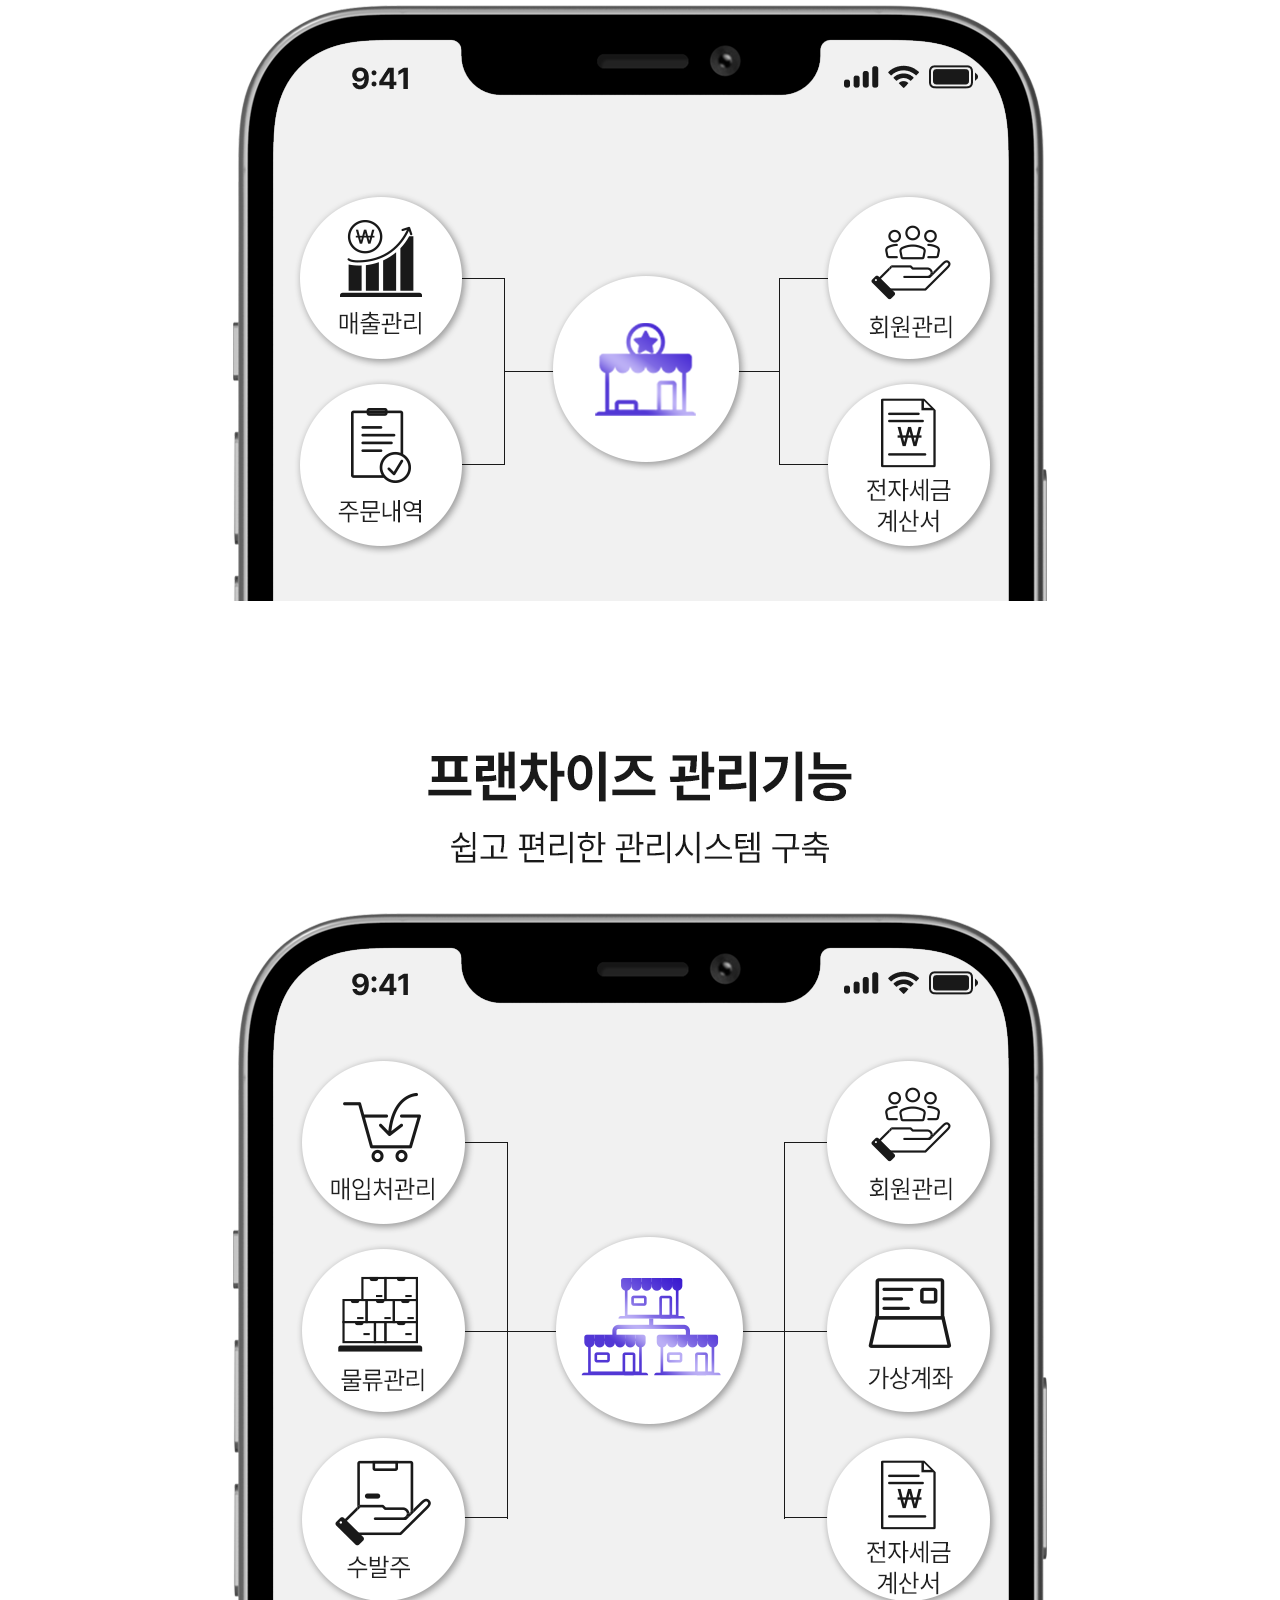
==== commit e494bd80: "fix" ====
--- a/index.html
+++ b/index.html
@@ -13,6 +13,7 @@
     <img src="img/main.png" alt="">
     <img src="img/pos1.png" alt="">
     <img src="img/pos2.png" alt="">
+    <img src="img/pos2-2.png" alt="">
     <img src="img/pos3.png" alt="">
     <img src="img/pos4.png" alt="">
     <img src="img/pos5.png" alt="">
